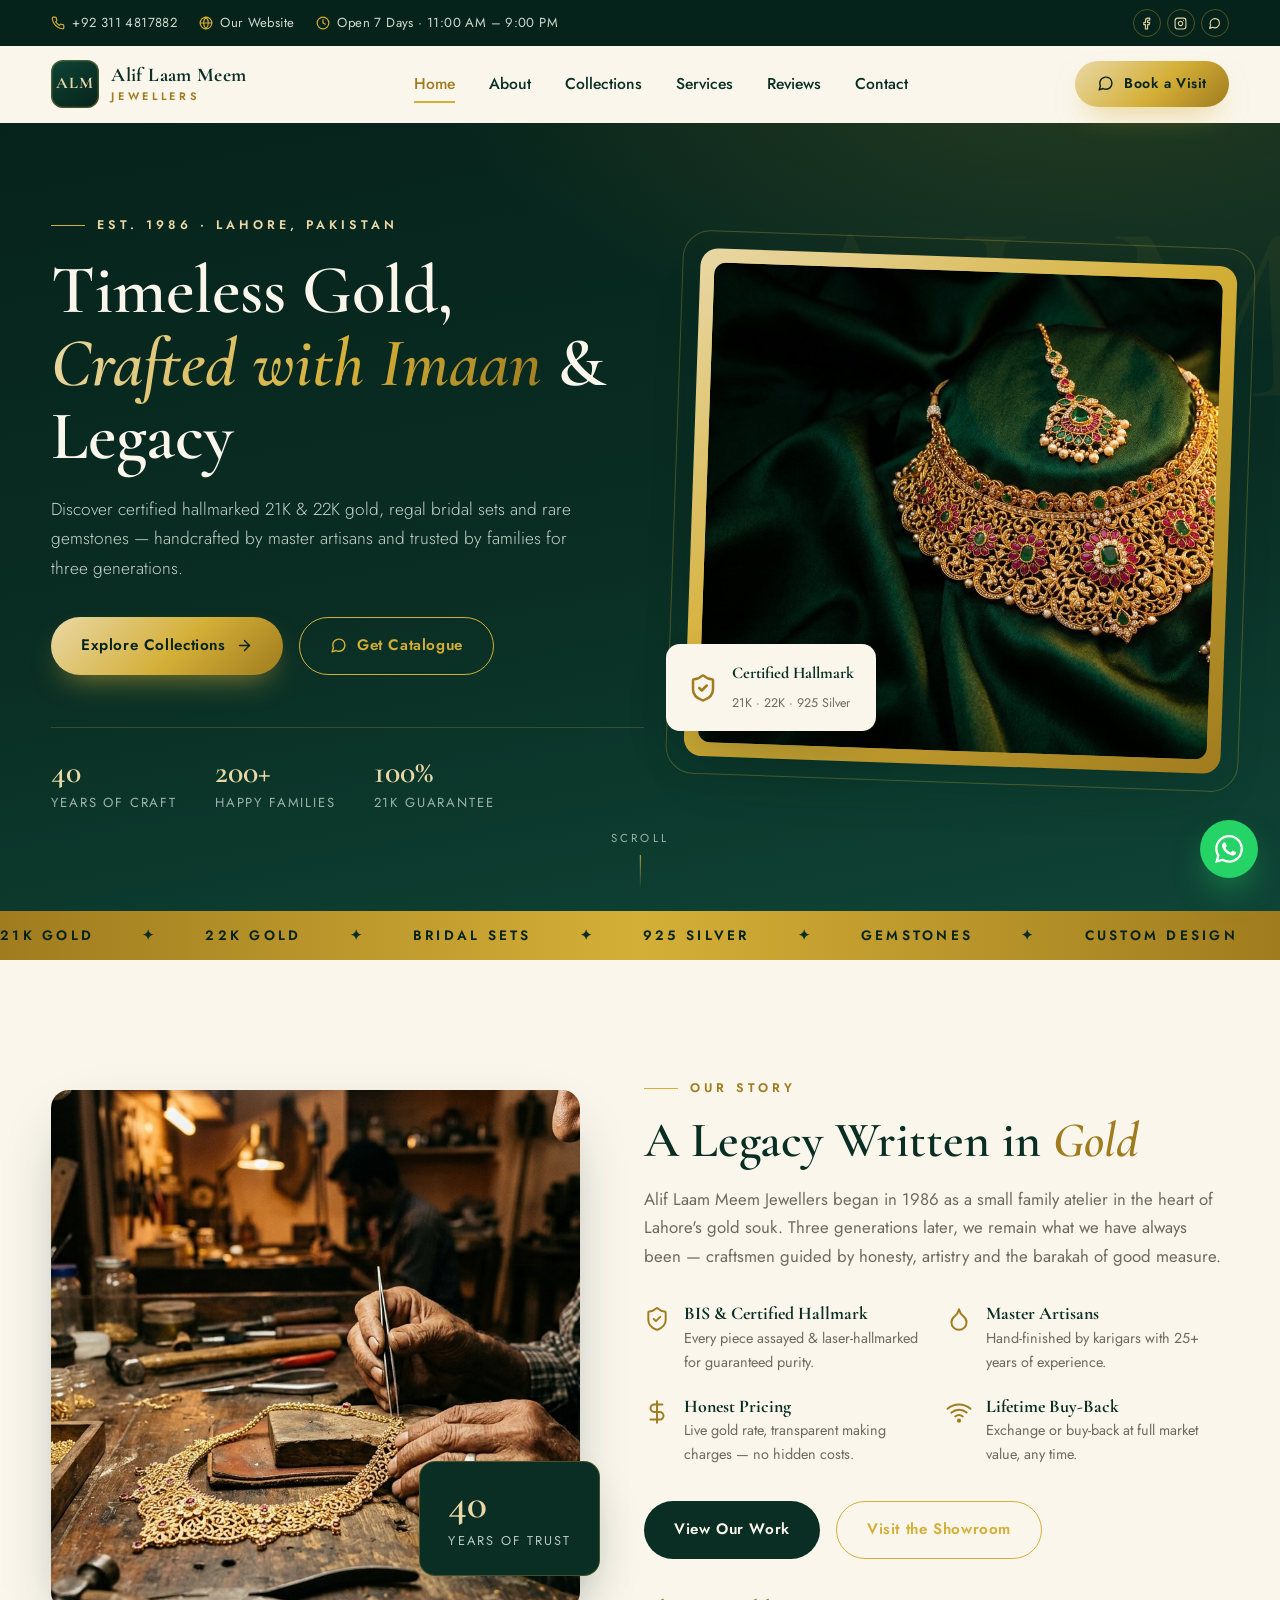
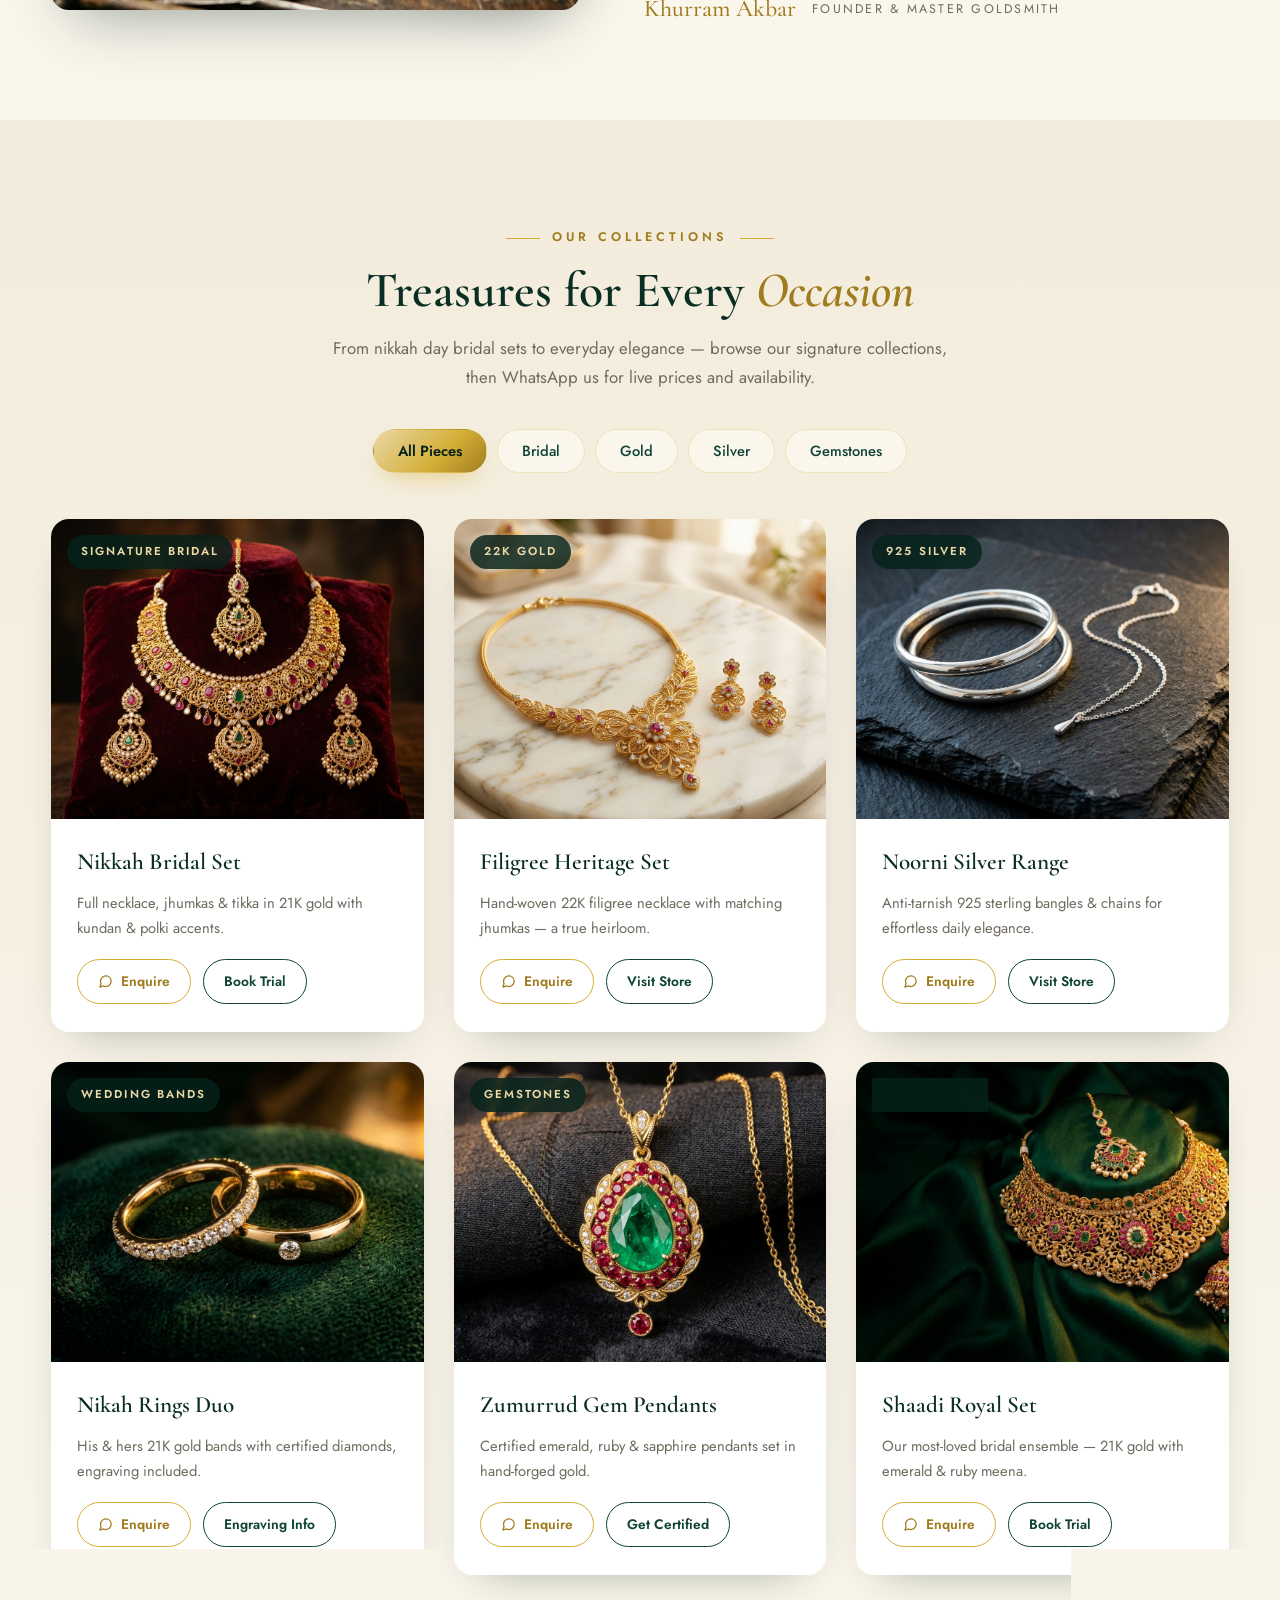
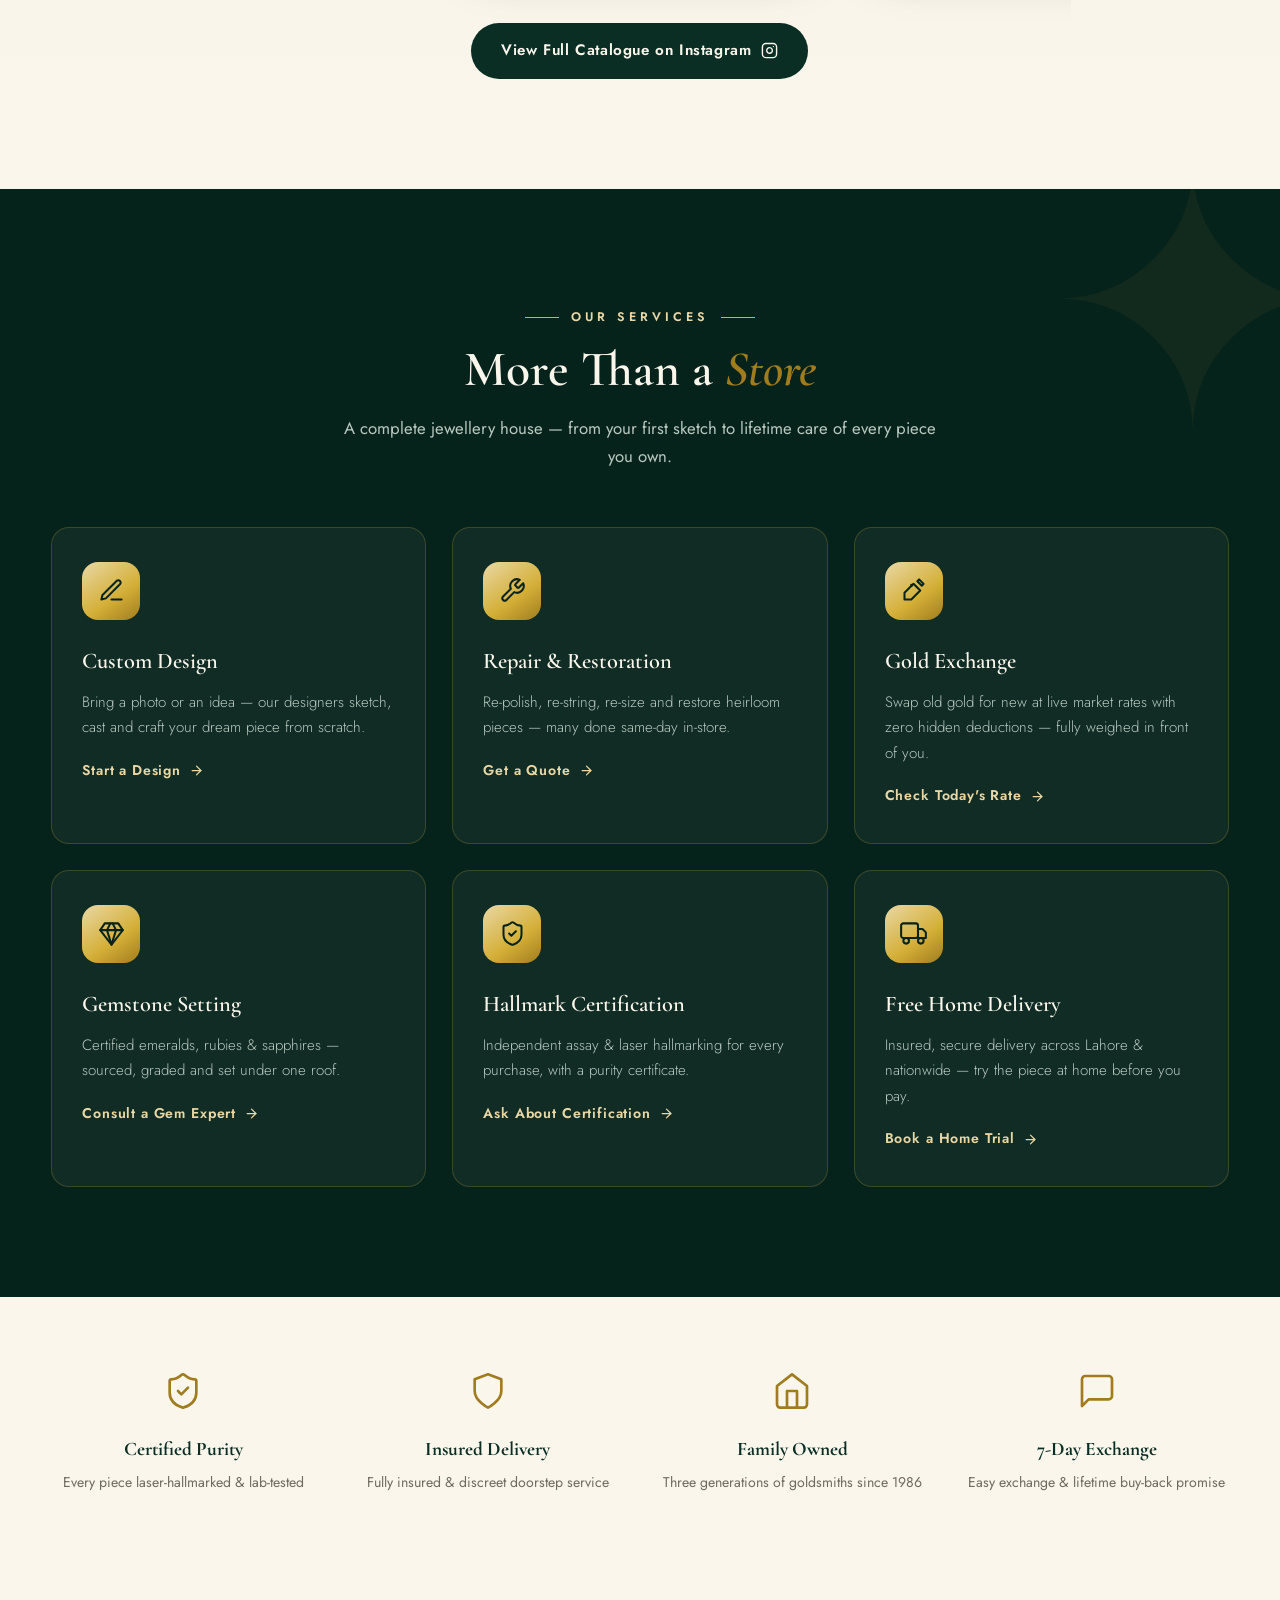
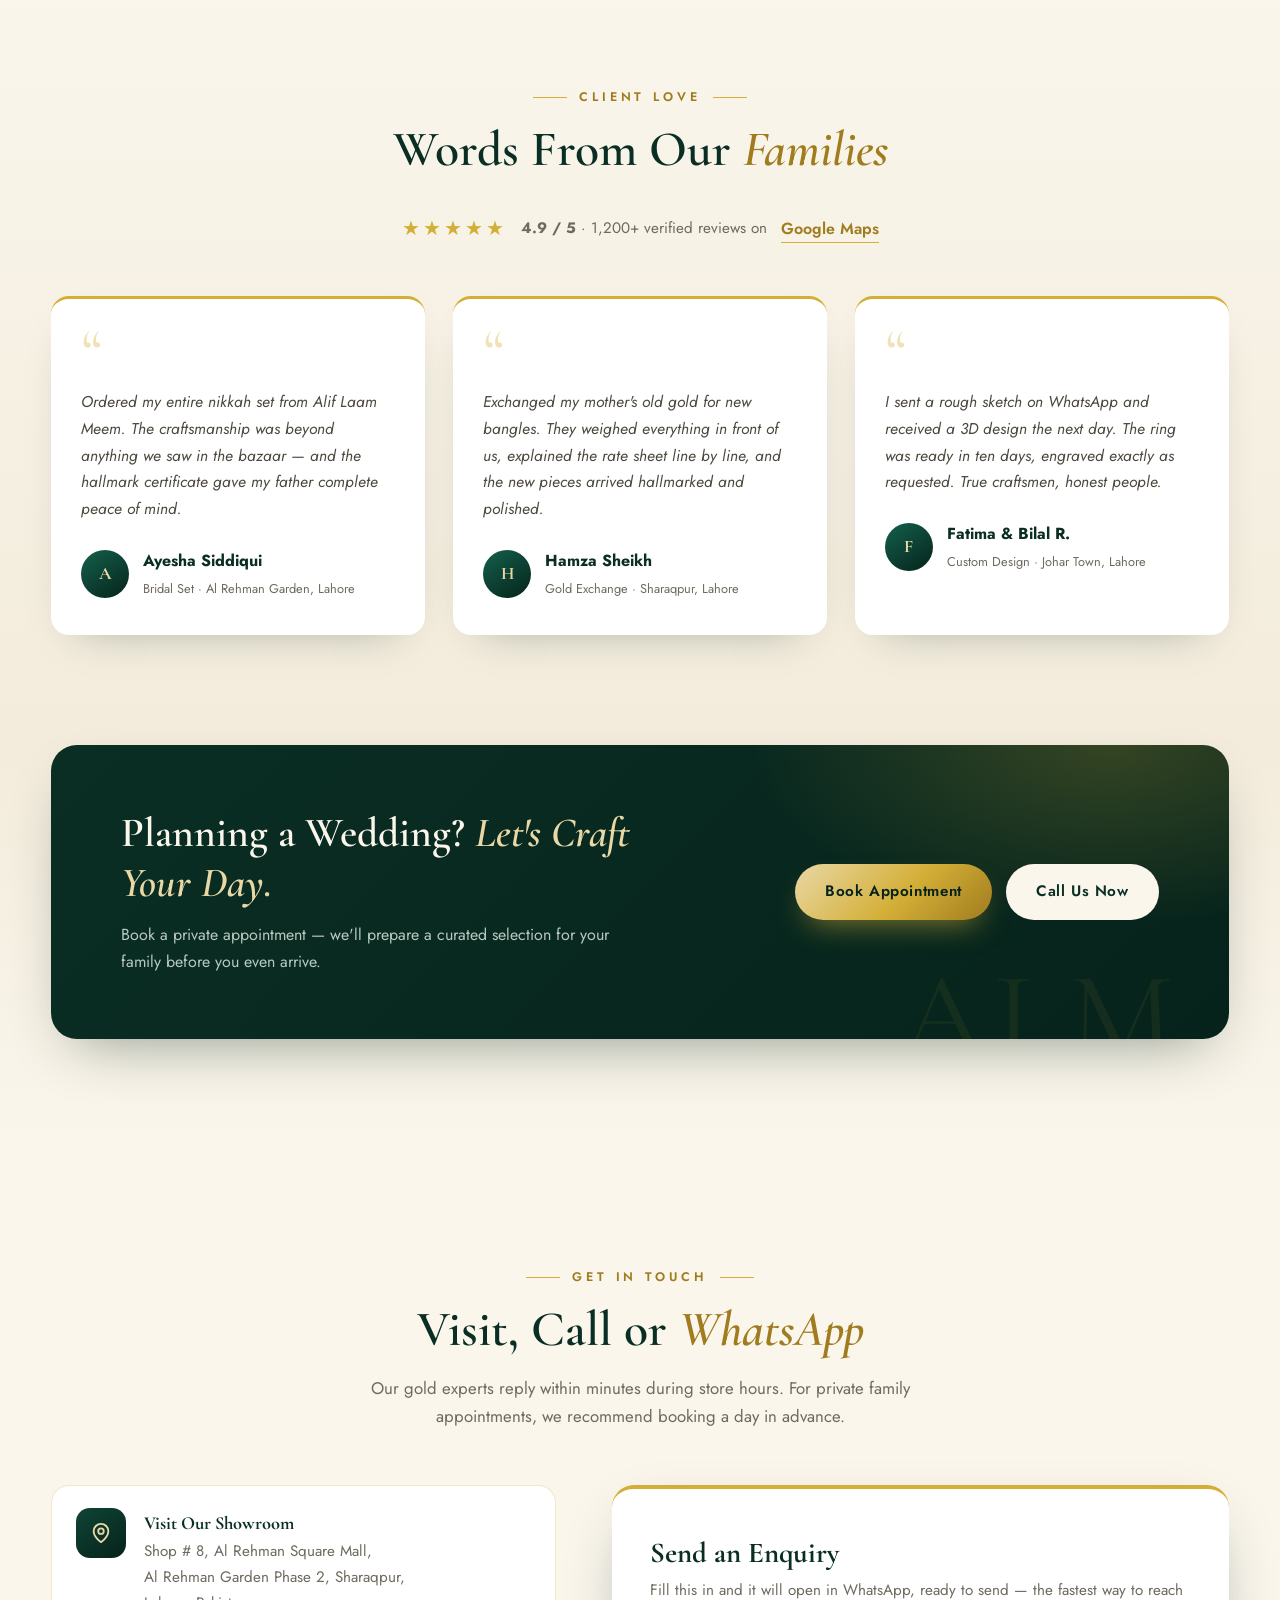
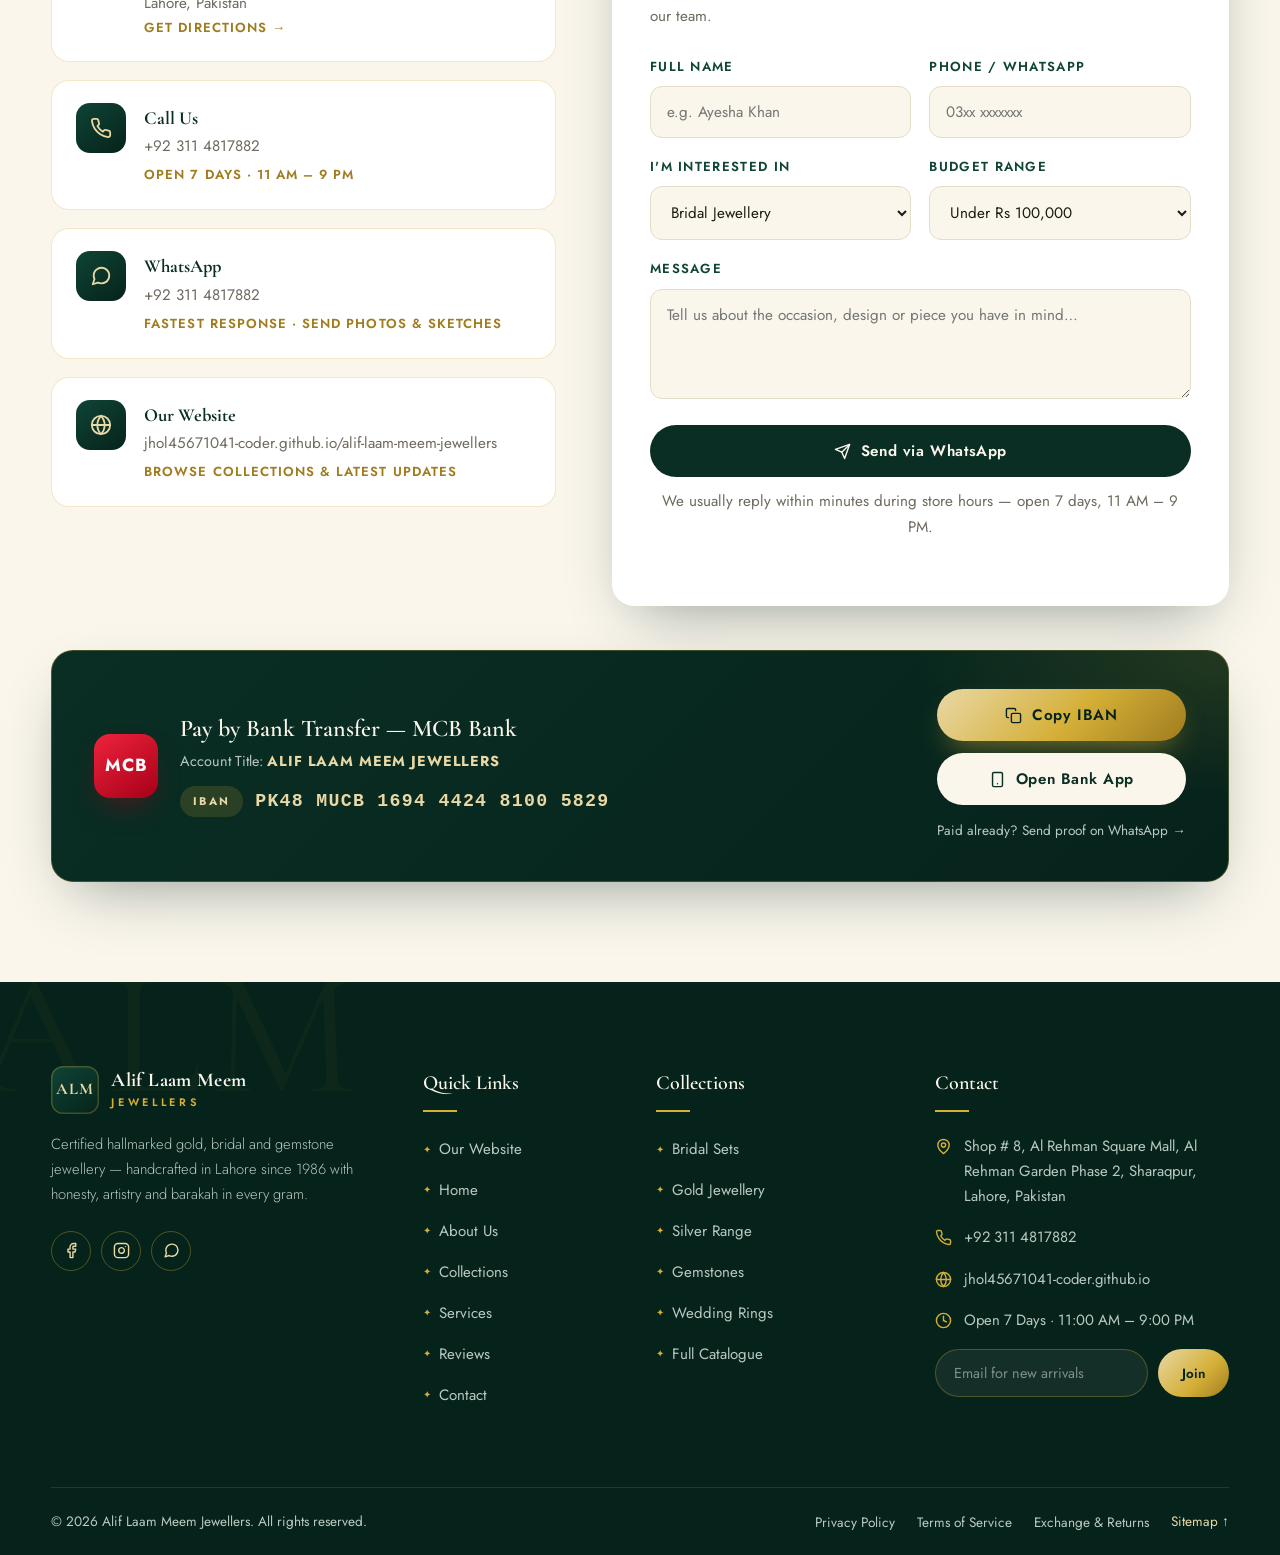
==== index.html @ 2b5535df "Update founder name to Khurram Akbar Co-authored-by: arena-agent <297053741+arena-agent@users.norepl" ====
<!DOCTYPE html>
<html lang="en">
<head>
  <meta charset="UTF-8" />
  <meta name="viewport" content="width=device-width, initial-scale=1.0" />
  <title>Alif Laam Meem Jewellers — Hallmarked Gold &amp; Bridal Jewellery, Lahore</title>
  <meta name="description" content="Alif Laam Meem Jewellers — certified hallmarked 21K & 22K gold, bridal sets, silver & gemstone jewellery in Lahore. Custom design, repair, gold exchange & free home delivery." />
  <meta name="keywords" content="gold jewellery Lahore, bridal jewellery, 21K gold, 22K gold, hallmarked gold, Alif Laam Meem Jewellers" />
  <meta name="theme-color" content="#0a2e24" />

  <!-- Open Graph -->
  <meta property="og:type" content="website" />
  <meta property="og:title" content="Alif Laam Meem Jewellers — Timeless Gold & Bridal Jewellery" />
  <meta property="og:description" content="Certified hallmarked gold, bridal sets, silver & gemstone jewellery. Custom design, repair & free delivery across Lahore." />
  <meta property="og:image" content="assets/images/hero.jpg" />
  <meta property="og:url" content="https://jhol45671041-coder.github.io/alif-laam-meem-jewellers/" />

  <!-- Favicon -->
  <link rel="icon" href="data:image/svg+xml,%3Csvg xmlns='http://www.w3.org/2000/svg' viewBox='0 0 64 64'%3E%3Crect width='64' height='64' rx='14' fill='%230a2e24'/%3E%3Ctext x='32' y='40' font-family='Georgia, serif' font-size='24' font-weight='bold' fill='%23d4af37' text-anchor='middle'%3EALM%3C/text%3E%3C/svg%3E" />

  <!-- Fonts -->
  <link rel="preconnect" href="https://fonts.googleapis.com" />
  <link rel="preconnect" href="https://fonts.gstatic.com" crossorigin />
  <link href="https://fonts.googleapis.com/css2?family=Cormorant+Garamond:ital,wght@0,400;0,500;0,600;0,700;1,400&family=Jost:ital,wght@0,300;0,400;0,500;0,600;1,400&display=swap" rel="stylesheet" />

  <!-- LocalBusiness structured data -->
  <script type="application/ld+json">
  {
    "@context": "https://schema.org",
    "@type": "JewelryStore",
    "name": "Alif Laam Meem Jewellers",
    "image": "assets/images/hero.jpg",
    "telephone": "+92-311-4817882",
    "url": "https://jhol45671041-coder.github.io/alif-laam-meem-jewellers/",
    "priceRange": "$$$",
    "address": {
      "@type": "PostalAddress",
      "streetAddress": "Shop # 8, Al Rehman Square Mall, Al Rehman Garden Phase 2",
      "addressLocality": "Sharaqpur",
    "addressRegion": "Punjab",
      "addressCountry": "PK"
    },
    "openingHours": "Mo-Su 11:00-21:00",
    "sameAs": [
      "https://www.facebook.com/share/1BUtcV9hP3/",
      "https://www.instagram.com/alifl_aammeemjewellers"
    ]
  }
  </script>

  <style>
    /* ============ Design tokens ============ */
    :root {
      --green-950: #06231b;
      --green-900: #0a2e24;
      --green-800: #0f4436;
      --green-700: #14604c;
      --green-100: #e2ede7;
      --gold: #d4af37;
      --gold-light: #e9d8a6;
      --gold-dark: #a07c1f;
      --cream: #faf6ec;
      --cream-2: #f3ecdc;
      --ink: #1d1b16;
      --muted: #6f6a5e;
      --white: #ffffff;
      --line: rgba(212, 175, 55, 0.28);
      --shadow: 0 24px 60px -24px rgba(6, 35, 27, 0.45);
      --radius: 18px;
      --serif: 'Cormorant Garamond', Georgia, serif;
      --sans: 'Jost', 'Segoe UI', sans-serif;
    }

    /* ============ Reset ============ */
    *, *::before, *::after { margin: 0; padding: 0; box-sizing: border-box; }
    html { scroll-behavior: smooth; scroll-padding-top: 96px; }
    body {
      font-family: var(--sans);
      background: var(--cream);
      color: var(--ink);
      line-height: 1.7;
      overflow-x: hidden;
      -webkit-font-smoothing: antialiased;
    }
    img { display: block; max-width: 100%; }
    a { color: inherit; text-decoration: none; }
    ul { list-style: none; }
    button { font-family: inherit; cursor: pointer; border: none; background: none; }
    section { position: relative; }

    .container { width: min(1180px, 92%); margin-inline: auto; }

    /* ============ Typography helpers ============ */
    .eyebrow {
      display: inline-flex; align-items: center; gap: 12px;
      font-size: 0.78rem; font-weight: 600; letter-spacing: 0.32em;
      text-transform: uppercase; color: var(--gold-dark);
    }
    .eyebrow::before, .eyebrow.center::after {
      content: ""; width: 34px; height: 1px; background: var(--gold);
    }
    .section-title {
      font-family: var(--serif); font-weight: 600;
      font-size: clamp(2rem, 4.4vw, 3.1rem);
      line-height: 1.12; margin: 14px 0 16px; color: var(--green-900);
    }
    .section-title em { font-style: italic; color: var(--gold-dark); }
    .section-lead { max-width: 620px; color: var(--muted); font-size: 1.05rem; }
    .center { text-align: center; }
    .center .section-lead { margin-inline: auto; }

    /* ============ Buttons ============ */
    .btn {
      display: inline-flex; align-items: center; gap: 10px;
      padding: 15px 30px; border-radius: 999px;
      font-weight: 600; font-size: 0.95rem; letter-spacing: 0.04em;
      transition: transform 0.3s, box-shadow 0.3s, background 0.3s, color 0.3s;
      will-change: transform;
    }
    .btn svg { width: 17px; height: 17px; flex: none; }
    .btn-gold {
      background: linear-gradient(135deg, var(--gold-light), var(--gold) 55%, var(--gold-dark));
      color: var(--green-950); box-shadow: 0 14px 30px -12px rgba(212, 175, 55, 0.65);
    }
    .btn-gold:hover { transform: translateY(-3px); box-shadow: 0 20px 38px -12px rgba(212, 175, 55, 0.8); }
    .btn-outline { border: 1.5px solid var(--gold); color: var(--gold); }
    .btn-outline:hover { background: var(--gold); color: var(--green-950); transform: translateY(-3px); }
    .btn-dark { background: var(--green-900); color: var(--cream); }
    .btn-dark:hover { background: var(--green-700); transform: translateY(-3px); }
    .btn-light { background: var(--cream); color: var(--green-900); }
    .btn-light:hover { background: var(--white); transform: translateY(-3px); }

    /* ============ Top bar ============ */
    .topbar {
      background: var(--green-950); color: #cfd8cf;
      font-size: 0.82rem; letter-spacing: 0.03em;
      position: relative; z-index: 60;
    }
    .topbar-inner {
      display: flex; align-items: center; justify-content: space-between;
      gap: 16px; padding: 9px 0; flex-wrap: wrap;
    }
    .topbar-left { display: flex; align-items: center; gap: 22px; flex-wrap: wrap; }
    .topbar-left a { display: inline-flex; align-items: center; gap: 7px; transition: color 0.25s; }
    .topbar-left a:hover { color: var(--gold-light); }
    .topbar-left svg { width: 14px; height: 14px; stroke: var(--gold); }
    .topbar-socials { display: flex; gap: 6px; }
    .topbar-socials a {
      display: grid; place-items: center; width: 28px; height: 28px;
      border: 1px solid rgba(212, 175, 55, 0.35); border-radius: 50%;
      transition: background 0.25s, border-color 0.25s, transform 0.25s;
    }
    .topbar-socials a:hover { background: var(--gold); border-color: var(--gold); transform: translateY(-2px); }
    .topbar-socials a:hover svg { stroke: var(--green-950); }
    .topbar-socials svg { width: 13px; height: 13px; stroke: var(--gold-light); }

    /* ============ Header ============ */
    .site-header {
      position: sticky; top: 0; z-index: 50;
      background: rgba(250, 246, 236, 0.92);
      backdrop-filter: blur(14px);
      border-bottom: 1px solid transparent;
      transition: box-shadow 0.3s, border-color 0.3s;
    }
    .site-header.scrolled { border-bottom-color: var(--line); box-shadow: 0 10px 30px -18px rgba(6, 35, 27, 0.35); }
    .nav { display: flex; align-items: center; justify-content: space-between; gap: 24px; padding: 14px 0; }
    .brand { display: flex; align-items: center; gap: 12px; }
    .brand-mark {
      width: 48px; height: 48px; flex: none; border-radius: 12px;
      background: linear-gradient(145deg, var(--green-800), var(--green-950));
      display: grid; place-items: center;
      font-family: var(--serif); color: var(--gold-light); font-weight: 700; letter-spacing: 0.06em; font-size: 1.02rem;
      box-shadow: inset 0 0 0 1.5px var(--line), var(--shadow);
    }
    .brand-text { line-height: 1.15; }
    .brand-text strong {
      display: block; font-family: var(--serif); font-size: 1.22rem;
      font-weight: 700; letter-spacing: 0.02em; color: var(--green-900);
    }
    .brand-text span { font-size: 0.68rem; letter-spacing: 0.34em; text-transform: uppercase; color: var(--gold-dark); font-weight: 600; }

    .nav-links { display: flex; align-items: center; gap: 4px; }
    .nav-links a {
      position: relative; padding: 10px 15px; font-weight: 500; font-size: 0.98rem;
      color: var(--green-900); transition: color 0.25s;
    }
    .nav-links a::after {
      content: ""; position: absolute; left: 15px; right: 100%; bottom: 4px; height: 2px;
      background: var(--gold); transition: right 0.3s;
    }
    .nav-links a:hover, .nav-links a.active { color: var(--gold-dark); }
    .nav-links a:hover::after, .nav-links a.active::after { right: 15px; }

    .nav-cta { display: flex; align-items: center; gap: 12px; }
    .nav-cta .btn { padding: 11px 22px; font-size: 0.88rem; }
    .hamburger {
      display: none; flex-direction: column; gap: 5px;
      width: 44px; height: 44px; border-radius: 12px;
      border: 1px solid var(--line); align-items: center; justify-content: center;
    }
    .hamburger span { width: 20px; height: 2px; background: var(--green-900); transition: transform 0.3s, opacity 0.3s; }
    .hamburger.open span:nth-child(1) { transform: translateY(7px) rotate(45deg); }
    .hamburger.open span:nth-child(2) { opacity: 0; }
    .hamburger.open span:nth-child(3) { transform: translateY(-7px) rotate(-45deg); }

    .mobile-menu {
      display: none; position: fixed; inset: 0 0 0 0; z-index: 45;
      background: linear-gradient(160deg, var(--green-950), var(--green-900));
      padding: 120px 8% 40px; overflow-y: auto;
    }
    .mobile-menu.open { display: block; animation: fadeIn 0.35s ease; }
    .mobile-menu a {
      display: flex; align-items: center; justify-content: space-between;
      padding: 16px 4px; border-bottom: 1px solid rgba(212, 175, 55, 0.18);
      font-family: var(--serif); font-size: 1.6rem; color: var(--cream);
      transition: color 0.25s, padding-left 0.25s;
    }
    .mobile-menu a:hover { color: var(--gold-light); padding-left: 12px; }
    .mobile-menu .btn { margin-top: 28px; width: 100%; justify-content: center; }
    .mobile-menu small { display: block; margin-top: 26px; text-align: center; color: #9db3a8; font-size: 0.85rem; }

    @keyframes fadeIn { from { opacity: 0; } to { opacity: 1; } }

    /* ============ Hero ============ */
    .hero {
      background:
        radial-gradient(1100px 520px at 85% -10%, rgba(212, 175, 55, 0.16), transparent 60%),
        linear-gradient(170deg, var(--green-950) 0%, var(--green-900) 55%, var(--green-800) 100%);
      color: var(--cream); overflow: hidden;
    }
    .hero::before {
      content: "ALM"; position: absolute; right: -4%; top: 8%;
      font-family: var(--serif); font-size: clamp(7rem, 20vw, 16rem); letter-spacing: 0.05em;
      color: rgba(212, 175, 55, 0.06); pointer-events: none; line-height: 1;
    }
    .hero-grid {
      display: grid; grid-template-columns: 1.05fr 0.95fr;
      gap: 48px; align-items: center; padding: 84px 0 96px; position: relative;
    }
    .hero-copy .eyebrow { color: var(--gold-light); }
    .hero-copy .eyebrow::before { background: var(--gold); }
    .hero-copy h1 {
      font-family: var(--serif); font-weight: 600;
      font-size: clamp(2.6rem, 5.6vw, 4.3rem); line-height: 1.06;
      margin: 18px 0 22px;
    }
    .hero-copy h1 em {
      font-style: italic;
      background: linear-gradient(120deg, var(--gold-light), var(--gold) 60%, var(--gold-dark));
      -webkit-background-clip: text; background-clip: text; color: transparent;
    }
    .hero-copy p { max-width: 520px; color: #c8d4cc; font-size: 1.08rem; font-weight: 300; }
    .hero-actions { display: flex; gap: 16px; margin-top: 34px; flex-wrap: wrap; }
    .hero-stats {
      display: flex; gap: 38px; margin-top: 52px; flex-wrap: wrap;
      border-top: 1px solid rgba(212, 175, 55, 0.22); padding-top: 28px;
    }
    .hero-stat b {
      font-family: var(--serif); font-size: 2rem; font-weight: 600; color: var(--gold-light);
      display: block; line-height: 1;
    }
    .hero-stat span { font-size: 0.82rem; letter-spacing: 0.14em; text-transform: uppercase; color: #9db3a8; }

    .hero-visual { position: relative; }
    .hero-frame {
      position: relative; border-radius: var(--radius);
      padding: 14px; background: linear-gradient(140deg, var(--gold-light), var(--gold) 45%, var(--gold-dark));
      box-shadow: var(--shadow); transform: rotate(2deg);
    }
    .hero-frame::after {
      content: ""; position: absolute; inset: -18px; z-index: -1;
      border: 1px solid rgba(212, 175, 55, 0.3); border-radius: calc(var(--radius) + 10px);
    }
    .hero-frame img {
      width: 100%; height: 480px; object-fit: cover; border-radius: 12px;
    }
    .hero-badge {
      position: absolute; left: -26px; bottom: 34px;
      background: var(--cream); color: var(--green-900);
      border-radius: 14px; padding: 16px 22px; box-shadow: var(--shadow);
      display: flex; align-items: center; gap: 14px; animation: float 5s ease-in-out infinite;
    }
    .hero-badge svg { width: 30px; height: 30px; stroke: var(--gold-dark); flex: none; }
    .hero-badge strong { display: block; font-family: var(--serif); font-size: 1.02rem; }
    .hero-badge small { color: var(--muted); font-size: 0.78rem; }
    @keyframes float { 0%,100% { transform: translateY(0); } 50% { transform: translateY(-10px); } }

    .scroll-hint {
      position: absolute; left: 50%; bottom: 22px; transform: translateX(-50%);
      display: flex; flex-direction: column; align-items: center; gap: 6px;
      color: #9db3a8; font-size: 0.72rem; letter-spacing: 0.28em; text-transform: uppercase;
    }
    .scroll-hint span { width: 1px; height: 34px; background: linear-gradient(var(--gold), transparent); animation: drip 2s ease-in-out infinite; }
    @keyframes drip { 0% { transform: scaleY(0); transform-origin: top; } 45% { transform: scaleY(1); transform-origin: top; } 55% { transform: scaleY(1); transform-origin: bottom; } 100% { transform: scaleY(0); transform-origin: bottom; } }

    /* ============ Marquee ============ */
    .marquee {
      background: linear-gradient(90deg, var(--gold-dark), var(--gold), var(--gold-dark));
      color: var(--green-950); overflow: hidden; padding: 13px 0;
    }
    .marquee-track { display: flex; gap: 48px; width: max-content; animation: scroll 28s linear infinite; }
    .marquee span { display: inline-flex; align-items: center; gap: 48px; font-weight: 600; font-size: 0.85rem; letter-spacing: 0.24em; text-transform: uppercase; white-space: nowrap; }
    .marquee i { font-style: normal; color: var(--green-900); }
    @keyframes scroll { to { transform: translateX(-50%); } }

    /* ============ About ============ */
    .about { padding: 110px 0 90px; background: var(--cream); }
    .about-grid { display: grid; grid-template-columns: 0.95fr 1.05fr; gap: 64px; align-items: center; }
    .about-visual { position: relative; }
    .about-visual img { border-radius: var(--radius); box-shadow: var(--shadow); height: 520px; width: 100%; object-fit: cover; }
    .about-visual::before {
      content: ""; position: absolute; inset: -22px auto auto -22px; width: 46%; height: 46%;
      border: 1.5px solid var(--gold); border-right: none; border-bottom: none;
      border-radius: var(--radius) 0 0 0; z-index: -1;
    }
    .exp-card {
      position: absolute; right: -20px; bottom: 34px;
      background: var(--green-900); color: var(--cream);
      border-radius: 16px; padding: 22px 28px; box-shadow: var(--shadow);
      border: 1px solid var(--line);
    }
    .exp-card b { font-family: var(--serif); font-size: 2.6rem; font-weight: 600; color: var(--gold-light); display: block; line-height: 1; }
    .exp-card span { font-size: 0.8rem; letter-spacing: 0.16em; text-transform: uppercase; color: #b9c9c0; }

    .about-features { display: grid; grid-template-columns: 1fr 1fr; gap: 20px; margin-top: 32px; }
    .about-feature { display: flex; gap: 14px; align-items: flex-start; }
    .about-feature svg { width: 26px; height: 26px; stroke: var(--gold-dark); flex: none; margin-top: 4px; }
    .about-feature strong { font-family: var(--serif); font-size: 1.12rem; color: var(--green-900); display: block; line-height: 1.3; }
    .about-feature p { font-size: 0.9rem; color: var(--muted); }
    .about-actions { margin-top: 34px; display: flex; gap: 16px; flex-wrap: wrap; }
    .signature { margin-top: 30px; display: flex; align-items: center; gap: 16px; }
    .signature b { font-family: var(--serif); font-size: 1.5rem; color: var(--gold-dark); font-weight: 500; }
    .signature small { display: block; color: var(--muted); font-size: 0.78rem; letter-spacing: 0.18em; text-transform: uppercase; }

    /* ============ Collections ============ */
    .collections { padding: 100px 0 110px; background: linear-gradient(180deg, var(--cream-2), var(--cream)); }
    .filters { display: flex; justify-content: center; gap: 10px; flex-wrap: wrap; margin: 38px 0 46px; }
    .filter-btn {
      padding: 10px 24px; border-radius: 999px; border: 1px solid var(--line);
      font-weight: 500; font-size: 0.92rem; color: var(--green-800);
      transition: all 0.3s; background: var(--cream);
    }
    .filter-btn:hover { border-color: var(--gold); color: var(--gold-dark); }
    .filter-btn.active {
      background: linear-gradient(135deg, var(--gold-light), var(--gold) 60%, var(--gold-dark));
      color: var(--green-950); border-color: transparent; font-weight: 600;
      box-shadow: 0 12px 26px -12px rgba(212, 175, 55, 0.7);
    }
    .collection-grid { display: grid; grid-template-columns: repeat(3, 1fr); gap: 30px; }
    .collection-card {
      background: var(--white); border-radius: var(--radius); overflow: hidden;
      box-shadow: 0 18px 44px -26px rgba(6, 35, 27, 0.4);
      transition: transform 0.35s, box-shadow 0.35s; display: none;
    }
    .collection-card.show { display: block; animation: cardIn 0.5s ease both; }
    @keyframes cardIn { from { opacity: 0; transform: translateY(22px); } to { opacity: 1; transform: none; } }
    .collection-card:hover { transform: translateY(-8px); box-shadow: 0 30px 60px -26px rgba(6, 35, 27, 0.5); }
    .card-media { position: relative; overflow: hidden; }
    .card-media img { width: 100%; height: 300px; object-fit: cover; transition: transform 0.6s; }
    .collection-card:hover .card-media img { transform: scale(1.07); }
    .card-tag {
      position: absolute; top: 16px; left: 16px;
      background: rgba(6, 35, 27, 0.82); backdrop-filter: blur(6px);
      color: var(--gold-light); font-size: 0.72rem; font-weight: 600;
      letter-spacing: 0.18em; text-transform: uppercase;
      padding: 7px 14px; border-radius: 999px;
    }
    .card-body { padding: 24px 26px 28px; }
    .card-body h3 { font-family: var(--serif); font-size: 1.45rem; font-weight: 600; color: var(--green-900); }
    .card-body p { color: var(--muted); font-size: 0.92rem; margin: 8px 0 18px; }
    .card-links { display: flex; gap: 12px; flex-wrap: wrap; }
    .card-link {
      display: inline-flex; align-items: center; gap: 8px;
      padding: 10px 20px; border-radius: 999px; font-size: 0.86rem; font-weight: 600;
      border: 1.5px solid var(--green-800); color: var(--green-800);
      transition: all 0.3s;
    }
    .card-link svg { width: 15px; height: 15px; }
    .card-link:hover { background: var(--green-800); color: var(--cream); transform: translateY(-2px); }
    .card-link.gold { border-color: var(--gold); color: var(--gold-dark); }
    .card-link.gold:hover { background: var(--gold); color: var(--green-950); }
    .view-all { text-align: center; margin-top: 48px; }

    /* ============ Services ============ */
    .services { padding: 110px 0; background: var(--green-950); color: var(--cream); position: relative; overflow: hidden; }
    .services::before {
      content: "✦"; position: absolute; right: -60px; top: -60px; font-size: 22rem;
      color: rgba(212, 175, 55, 0.05); line-height: 1;
    }
    .services .section-title { color: var(--cream); }
    .services .eyebrow { color: var(--gold-light); }
    .services-grid { display: grid; grid-template-columns: repeat(3, 1fr); gap: 26px; margin-top: 56px; position: relative; }
    .service-card {
      background: rgba(255, 255, 255, 0.045);
      border: 1px solid rgba(212, 175, 55, 0.22);
      border-radius: var(--radius); padding: 34px 30px;
      transition: transform 0.35s, background 0.35s, border-color 0.35s;
      cursor: pointer;
    }
    .service-card:hover { transform: translateY(-8px); background: rgba(255, 255, 255, 0.08); border-color: var(--gold); }
    .service-icon {
      width: 58px; height: 58px; border-radius: 16px; display: grid; place-items: center;
      background: linear-gradient(145deg, var(--gold-light), var(--gold) 60%, var(--gold-dark));
      color: var(--green-950); margin-bottom: 22px;
    }
    .service-icon svg { width: 27px; height: 27px; }
    .service-card h3 { font-family: var(--serif); font-size: 1.4rem; font-weight: 600; margin-bottom: 10px; }
    .service-card p { color: #b9c9c0; font-size: 0.94rem; font-weight: 300; }
    .service-card a {
      display: inline-flex; align-items: center; gap: 8px; margin-top: 18px;
      color: var(--gold-light); font-weight: 600; font-size: 0.88rem; letter-spacing: 0.06em;
      transition: gap 0.3s;
    }
    .service-card a:hover { gap: 14px; }
    .service-card a svg { width: 15px; height: 15px; }

    /* ============ Trust band ============ */
    .trust { padding: 74px 0; background: var(--cream); }
    .trust-grid { display: grid; grid-template-columns: repeat(4, 1fr); gap: 40px; text-align: center; }
    .trust-item svg { width: 40px; height: 40px; stroke: var(--gold-dark); margin: 0 auto 14px; }
    .trust-item h4 { font-family: var(--serif); font-size: 1.2rem; color: var(--green-900); margin-bottom: 6px; }
    .trust-item p { font-size: 0.88rem; color: var(--muted); }

    /* ============ Testimonials ============ */
    .testimonials { padding: 110px 0; background: linear-gradient(180deg, var(--cream), var(--cream-2)); }
    .rating-row { display: flex; align-items: center; justify-content: center; gap: 14px; margin: 34px 0 50px; flex-wrap: wrap; }
    .rating-stars { color: var(--gold); font-size: 1.25rem; letter-spacing: 3px; }
    .rating-row p { color: var(--muted); font-size: 0.95rem; }
    .rating-row a { color: var(--gold-dark); font-weight: 600; border-bottom: 1px solid var(--gold); transition: color 0.25s; }
    .rating-row a:hover { color: var(--green-800); }
    .t-grid { display: grid; grid-template-columns: repeat(3, 1fr); gap: 28px; }
    .t-card {
      background: var(--white); border-radius: var(--radius); padding: 34px 30px;
      box-shadow: 0 18px 44px -28px rgba(6, 35, 27, 0.4); position: relative;
      border-top: 3px solid var(--gold);
    }
    .t-card .quote-mark { font-family: var(--serif); font-size: 4rem; color: var(--gold); opacity: 0.35; line-height: 0.6; display: block; margin-bottom: 18px; }
    .t-card p { color: #4c483d; font-size: 0.98rem; font-style: italic; }
    .t-author { display: flex; align-items: center; gap: 14px; margin-top: 24px; }
    .t-avatar {
      width: 48px; height: 48px; border-radius: 50%; flex: none;
      background: linear-gradient(145deg, var(--green-700), var(--green-950));
      color: var(--gold-light); display: grid; place-items: center;
      font-family: var(--serif); font-size: 1.1rem; font-weight: 700;
    }
    .t-author strong { display: block; color: var(--green-900); }
    .t-author small { color: var(--muted); font-size: 0.8rem; }

    /* ============ CTA banner ============ */
    .cta-banner { padding: 0 0 110px; background: linear-gradient(180deg, var(--cream-2), var(--cream)); }
    .cta-inner {
      background:
        radial-gradient(600px 300px at 90% 0%, rgba(212, 175, 55, 0.22), transparent 60%),
        linear-gradient(135deg, var(--green-900), var(--green-950));
      border-radius: 26px; padding: 64px 70px;
      display: flex; align-items: center; justify-content: space-between; gap: 40px; flex-wrap: wrap;
      position: relative; overflow: hidden; box-shadow: var(--shadow);
    }
    .cta-inner::after { content: "ALM"; position: absolute; right: 4%; bottom: -30%; font-family: var(--serif); font-size: 8rem; letter-spacing: 0.05em; color: rgba(212, 175, 55, 0.07); }
    .cta-inner h2 { font-family: var(--serif); font-size: clamp(1.8rem, 3.6vw, 2.6rem); color: var(--cream); font-weight: 600; max-width: 560px; line-height: 1.2; }
    .cta-inner h2 em { color: var(--gold-light); font-style: italic; }
    .cta-inner p { color: #b9c9c0; margin-top: 12px; max-width: 520px; }
    .cta-actions { display: flex; gap: 14px; flex-wrap: wrap; position: relative; }

    /* ============ Contact ============ */
    .contact { padding: 110px 0 100px; background: var(--cream); }
    .contact-grid { display: grid; grid-template-columns: 0.9fr 1.1fr; gap: 56px; margin-top: 54px; align-items: start; }
    .contact-cards { display: grid; gap: 18px; }
    .contact-card {
      display: flex; gap: 18px; align-items: flex-start;
      background: var(--white); border: 1px solid var(--line);
      border-radius: var(--radius); padding: 22px 24px;
      transition: transform 0.3s, box-shadow 0.3s;
    }
    .contact-card:hover { transform: translateX(6px); box-shadow: var(--shadow); }
    .contact-icon {
      width: 50px; height: 50px; flex: none; border-radius: 14px;
      background: linear-gradient(145deg, var(--green-800), var(--green-950));
      display: grid; place-items: center;
    }
    .contact-icon svg { width: 22px; height: 22px; stroke: var(--gold-light); }
    .contact-card h4 { font-family: var(--serif); font-size: 1.15rem; color: var(--green-900); }
    .contact-card a, .contact-card p { color: var(--muted); font-size: 0.95rem; display: block; }
    .contact-card a:hover { color: var(--gold-dark); }
    .contact-card .sub { font-size: 0.82rem; letter-spacing: 0.08em; color: var(--gold-dark); font-weight: 600; text-transform: uppercase; }

    .contact-form {
      background: var(--white); border-radius: 22px; padding: 40px 38px;
      box-shadow: var(--shadow); border-top: 4px solid var(--gold);
    }
    .contact-form h3 { font-family: var(--serif); font-size: 1.8rem; color: var(--green-900); }
    .contact-form > p { color: var(--muted); font-size: 0.95rem; margin-bottom: 26px; }
    .form-row { display: grid; grid-template-columns: 1fr 1fr; gap: 18px; }
    .form-field { margin-bottom: 18px; }
    .form-field label { display: block; font-size: 0.82rem; font-weight: 600; letter-spacing: 0.1em; text-transform: uppercase; color: var(--green-800); margin-bottom: 8px; }
    .form-field input, .form-field select, .form-field textarea {
      width: 100%; padding: 14px 16px; border-radius: 12px;
      border: 1.5px solid #e4ddc9; background: var(--cream);
      font-family: inherit; font-size: 0.95rem; color: var(--ink);
      transition: border-color 0.25s, box-shadow 0.25s;
    }
    .form-field textarea { resize: vertical; min-height: 110px; }
    .form-field input:focus, .form-field select:focus, .form-field textarea:focus {
      outline: none; border-color: var(--gold); box-shadow: 0 0 0 4px rgba(212, 175, 55, 0.18);
    }
    .form-note { font-size: 0.82rem; color: var(--muted); margin-top: 12px; text-align: center; }
    .form-note a { color: var(--gold-dark); font-weight: 600; }

    /* ============ Bank transfer card ============ */
    .bank-card {
      margin-top: 44px;
      background:
        radial-gradient(520px 240px at 100% 0%, rgba(212, 175, 55, 0.14), transparent 60%),
        linear-gradient(135deg, var(--green-900), var(--green-950));
      border: 1px solid var(--line);
      border-radius: 22px; padding: 38px 42px;
      display: flex; align-items: center; justify-content: space-between;
      gap: 34px; flex-wrap: wrap;
      box-shadow: var(--shadow); position: relative; overflow: hidden;
    }
    .bank-card::after {
      content: "ALM"; position: absolute; right: -1%; bottom: -78%;
      font-family: var(--serif); font-size: 8rem; letter-spacing: 0.05em;
      color: rgba(212, 175, 55, 0.07); pointer-events: none;
    }
    .bank-info { display: flex; gap: 22px; align-items: center; position: relative; z-index: 1; }
    .bank-logo {
      width: 64px; height: 64px; flex: none; border-radius: 16px;
      background: linear-gradient(145deg, #ef233c, #a50018);
      color: #fff; display: grid; place-items: center;
      font-weight: 700; font-size: 1.1rem; letter-spacing: 0.05em;
      box-shadow: 0 14px 30px -12px rgba(165, 0, 24, 0.6);
    }
    .bank-info h3 { font-family: var(--serif); font-size: 1.5rem; color: var(--cream); font-weight: 600; line-height: 1.2; }
    .bank-account { color: #b9c9c0; font-size: 0.9rem; margin-top: 5px; }
    .bank-account strong { color: var(--gold-light); letter-spacing: 0.06em; }
    .iban { margin-top: 12px; display: flex; align-items: center; gap: 12px; flex-wrap: wrap; }
    .iban small {
      background: rgba(212, 175, 55, 0.16); color: var(--gold-light);
      font-size: 0.7rem; font-weight: 700; letter-spacing: 0.2em;
      padding: 6px 13px; border-radius: 999px;
    }
    .iban b {
      font-family: 'Courier New', ui-monospace, monospace;
      font-size: 1.14rem; letter-spacing: 0.07em; color: var(--gold-light);
    }
    .bank-actions {
      display: flex; flex-direction: column; align-items: stretch; gap: 12px;
      position: relative; z-index: 1; min-width: 240px;
    }
    .bank-actions .btn { justify-content: center; }
    .bank-paid { font-size: 0.85rem; color: #b9c9c0; text-align: center; margin-top: 2px; transition: color 0.25s; }
    .bank-paid:hover { color: var(--gold-light); }

    /* ============ Footer ============ */
    .footer { background: var(--green-950); color: #b9c9c0; padding: 84px 0 0; position: relative; overflow: hidden; }
    .footer::before { content: "ALM"; position: absolute; left: -2%; top: -6%; font-family: var(--serif); font-size: 11rem; letter-spacing: 0.05em; color: rgba(212, 175, 55, 0.04); line-height: 1; }
    .footer-grid { display: grid; grid-template-columns: 1.4fr 0.8fr 1fr 1.2fr; gap: 48px; position: relative; }
    .footer h5 {
      font-family: var(--serif); font-size: 1.25rem; color: var(--cream);
      margin-bottom: 22px; font-weight: 600;
    }
    .footer h5::after { content: ""; display: block; width: 34px; height: 2px; background: var(--gold); margin-top: 10px; }
    .footer-brand p { font-size: 0.92rem; margin: 18px 0 24px; max-width: 320px; font-weight: 300; }
    .footer-socials { display: flex; gap: 10px; }
    .footer-socials a {
      width: 40px; height: 40px; border-radius: 50%; display: grid; place-items: center;
      border: 1px solid rgba(212, 175, 55, 0.35); transition: all 0.3s;
    }
    .footer-socials svg { width: 17px; height: 17px; stroke: var(--gold-light); }
    .footer-socials a:hover { background: var(--gold); border-color: var(--gold); transform: translateY(-4px); }
    .footer-socials a:hover svg { stroke: var(--green-950); }
    .footer-links li { margin-bottom: 12px; }
    .footer-links a {
      display: inline-flex; align-items: center; gap: 8px; font-size: 0.94rem;
      transition: color 0.25s, transform 0.25s;
    }
    .footer-links a::before { content: "✦"; font-size: 0.6rem; color: var(--gold); }
    .footer-links a:hover { color: var(--gold-light); transform: translateX(4px); }
    .footer-contact li { display: flex; gap: 12px; margin-bottom: 16px; font-size: 0.93rem; }
    .footer-contact svg { width: 17px; height: 17px; stroke: var(--gold); flex: none; margin-top: 4px; }
    .footer-contact a:hover { color: var(--gold-light); }
    .newsletter { display: flex; gap: 10px; margin-top: 8px; }
    .newsletter input {
      flex: 1; padding: 13px 18px; border-radius: 999px; border: 1px solid rgba(212, 175, 55, 0.3);
      background: rgba(255, 255, 255, 0.06); color: var(--cream); font-family: inherit; font-size: 0.9rem;
    }
    .newsletter input::placeholder { color: #7d9086; }
    .newsletter input:focus { outline: none; border-color: var(--gold); }
    .newsletter button {
      padding: 13px 24px; border-radius: 999px; font-weight: 600;
      background: linear-gradient(135deg, var(--gold-light), var(--gold) 60%, var(--gold-dark));
      color: var(--green-950); transition: transform 0.3s;
    }
    .newsletter button:hover { transform: translateY(-2px); }
    .newsletter-msg { font-size: 0.82rem; color: var(--gold-light); margin-top: 10px; min-height: 1.2em; }
    .footer-bottom {
      margin-top: 64px; border-top: 1px solid rgba(212, 175, 55, 0.16);
      padding: 22px 0; display: flex; align-items: center; justify-content: space-between; gap: 16px; flex-wrap: wrap;
      font-size: 0.85rem; position: relative;
    }
    .footer-bottom a { color: var(--gold-light); transition: color 0.25s; }
    .footer-bottom a:hover { color: var(--cream); }
    .footer-bottom-links { display: flex; gap: 22px; flex-wrap: wrap; }
    .footer-bottom-links button { color: #b9c9c0; font-size: 0.85rem; transition: color 0.25s; }
    .footer-bottom-links button:hover { color: var(--gold-light); }

    /* ============ Floating buttons ============ */
    .float-wa {
      position: fixed; right: 22px; bottom: 22px; z-index: 55;
      width: 58px; height: 58px; border-radius: 50%;
      background: #25d366; display: grid; place-items: center;
      box-shadow: 0 16px 34px -10px rgba(37, 211, 102, 0.6);
      transition: transform 0.3s; animation: pulse 2.4s infinite;
    }
    .float-wa:hover { transform: scale(1.1); }
    .float-wa svg { width: 28px; height: 28px; fill: #fff; }
    @keyframes pulse { 0% { box-shadow: 0 0 0 0 rgba(37, 211, 102, 0.45); } 70% { box-shadow: 0 0 0 18px rgba(37, 211, 102, 0); } 100% { box-shadow: 0 0 0 0 rgba(37, 211, 102, 0); } }
    .back-top {
      position: fixed; left: 22px; bottom: 22px; z-index: 55;
      width: 50px; height: 50px; border-radius: 50%;
      background: var(--green-900); color: var(--gold-light); border: 1px solid var(--line);
      display: grid; place-items: center; opacity: 0; pointer-events: none; transition: all 0.35s;
    }
    .back-top.show { opacity: 1; pointer-events: auto; }
    .back-top:hover { background: var(--green-700); transform: translateY(-4px); }
    .back-top svg { width: 20px; height: 20px; stroke: var(--gold-light); }

    /* ============ Modals ============ */
    .modal {
      position: fixed; inset: 0; z-index: 70; display: grid; place-items: center; padding: 24px;
      background: rgba(6, 35, 27, 0.7); backdrop-filter: blur(6px);
      opacity: 0; pointer-events: none; transition: opacity 0.3s;
    }
    .modal.open { opacity: 1; pointer-events: auto; }
    .modal-card {
      background: var(--cream); border-radius: 22px; max-width: 640px; width: 100%;
      max-height: 82vh; overflow-y: auto; padding: 40px 42px; position: relative;
      border-top: 4px solid var(--gold); transform: translateY(20px); transition: transform 0.3s;
      box-shadow: var(--shadow);
    }
    .modal.open .modal-card { transform: none; }
    .modal-close {
      position: absolute; top: 16px; right: 18px; width: 38px; height: 38px;
      border-radius: 50%; border: 1px solid var(--line); font-size: 1.05rem;
      color: var(--green-900); transition: all 0.25s;
    }
    .modal-close:hover { background: var(--green-900); color: var(--cream); }
    .modal-card h3 { font-family: var(--serif); font-size: 1.9rem; color: var(--green-900); margin-bottom: 16px; }
    .modal-card p, .modal-card li { color: #4c483d; font-size: 0.95rem; }
    .modal-card ul { margin: 12px 0 12px 18px; list-style: disc; }
    .modal-card li { margin-bottom: 8px; }

    /* ============ Reveal animations ============ */
    .reveal { opacity: 0; transform: translateY(36px); transition: opacity 0.8s ease, transform 0.8s ease; }
    .reveal.visible { opacity: 1; transform: none; }
    .reveal-delay-1 { transition-delay: 0.12s; }
    .reveal-delay-2 { transition-delay: 0.24s; }
    .reveal-delay-3 { transition-delay: 0.36s; }

    /* ============ Responsive ============ */
    @media (max-width: 1024px) {
      .hero-grid { grid-template-columns: 1fr; padding: 64px 0 80px; }
      .hero-visual { max-width: 560px; margin: 0 auto; }
      .hero-frame img { height: 400px; }
      .collection-grid, .services-grid, .t-grid { grid-template-columns: repeat(2, 1fr); }
      .about-grid { grid-template-columns: 1fr; gap: 48px; }
      .about-visual img { height: 420px; }
      .contact-grid { grid-template-columns: 1fr; }
      .footer-grid { grid-template-columns: 1fr 1fr; }
      .trust-grid { grid-template-columns: repeat(2, 1fr); }
    }
    @media (max-width: 860px) {
      .nav-links, .nav-cta .btn { display: none; }
      .hamburger { display: flex; }
      .topbar-left { justify-content: center; }
      .topbar-inner { justify-content: center; }
      .topbar-socials { display: none; }
    }
    @media (max-width: 640px) {
      .collection-grid, .services-grid, .t-grid, .footer-grid, .trust-grid { grid-template-columns: 1fr; }
      .form-row { grid-template-columns: 1fr; }
      .hero-stats { gap: 24px; }
      .hero-badge { left: 12px; }
      .cta-inner { padding: 48px 30px; }
      .contact-form { padding: 32px 24px; }
      .modal-card { padding: 32px 24px; }
      .exp-card { right: 8px; }
      .scroll-hint { display: none; }
      .footer-bottom { justify-content: center; text-align: center; }
    }
  </style>
</head>

<body>

  <!-- ============ Top bar ============ -->
  <div class="topbar">
    <div class="container topbar-inner">
      <div class="topbar-left">
        <a href="tel:+923114817882" aria-label="Call us">
          <svg viewBox="0 0 24 24" fill="none" stroke-width="2" stroke-linecap="round" stroke-linejoin="round"><path d="M22 16.92v3a2 2 0 0 1-2.18 2 19.79 19.79 0 0 1-8.63-3.07 19.5 19.5 0 0 1-6-6 19.79 19.79 0 0 1-3.07-8.67A2 2 0 0 1 4.11 2h3a2 2 0 0 1 2 1.72c.127.96.361 1.903.7 2.81a2 2 0 0 1-.45 2.11L8.09 9.91a16 16 0 0 0 6 6l1.27-1.27a2 2 0 0 1 2.11-.45c.907.339 1.85.573 2.81.7A2 2 0 0 1 22 16.92z"/></svg>
          +92 311 4817882
        </a>
        <a href="https://jhol45671041-coder.github.io/alif-laam-meem-jewellers/" target="_blank" rel="noopener" aria-label="Our website">
          <svg viewBox="0 0 24 24" fill="none" stroke-width="2" stroke-linecap="round" stroke-linejoin="round"><circle cx="12" cy="12" r="10"/><path d="M12 2a14.5 14.5 0 0 0 0 20 14.5 14.5 0 0 0 0-20"/><path d="M2 12h20"/></svg>
          Our Website
        </a>
        <span style="display:inline-flex;align-items:center;gap:7px">
          <svg viewBox="0 0 24 24" fill="none" stroke-width="2" stroke-linecap="round" stroke-linejoin="round"><circle cx="12" cy="12" r="10"/><polyline points="12 6 12 12 16 14"/></svg>
          Open 7 Days · 11:00 AM – 9:00 PM
        </span>
      </div>
      <div class="topbar-socials">
        <a href="https://www.facebook.com/share/1BUtcV9hP3/" target="_blank" rel="noopener" aria-label="Facebook"><svg viewBox="0 0 24 24" fill="none" stroke-width="2" stroke-linecap="round" stroke-linejoin="round"><path d="M18 2h-3a5 5 0 0 0-5 5v3H7v4h3v8h4v-8h3l1-4h-4V7a1 1 0 0 1 1-1h3z"/></svg></a>
        <a href="https://www.instagram.com/alifl_aammeemjewellers" target="_blank" rel="noopener" aria-label="Instagram"><svg viewBox="0 0 24 24" fill="none" stroke-width="2" stroke-linecap="round" stroke-linejoin="round"><rect x="2" y="2" width="20" height="20" rx="5"/><path d="M16 11.37A4 4 0 1 1 12.63 8 4 4 0 0 1 16 11.37z"/><line x1="17.5" y1="6.5" x2="17.51" y2="6.5"/></svg></a>
        <a href="https://wa.me/923114817882" target="_blank" rel="noopener" aria-label="WhatsApp"><svg viewBox="0 0 24 24" fill="none" stroke-width="2" stroke-linecap="round" stroke-linejoin="round"><path d="M21 11.5a8.38 8.38 0 0 1-.9 3.8 8.5 8.5 0 0 1-7.6 4.7 8.38 8.38 0 0 1-3.8-.9L3 21l1.9-5.7a8.38 8.38 0 0 1-.9-3.8 8.5 8.5 0 0 1 4.7-7.6 8.38 8.38 0 0 1 3.8-.9h.5a8.48 8.48 0 0 1 8 8z"/></svg></a>
      </div>
    </div>
  </div>

  <!-- ============ Header / Nav ============ -->
  <header class="site-header" id="siteHeader">
    <div class="container nav">
      <a class="brand" href="#home" aria-label="Alif Laam Meem Jewellers — home">
        <span class="brand-mark">ALM</span>
        <span class="brand-text">
          <strong>Alif Laam Meem</strong>
          <span>Jewellers</span>
        </span>
      </a>
      <nav class="nav-links" aria-label="Primary">
        <a href="#home" class="nav-link active">Home</a>
        <a href="#about" class="nav-link">About</a>
        <a href="#collections" class="nav-link">Collections</a>
        <a href="#services" class="nav-link">Services</a>
        <a href="#testimonials" class="nav-link">Reviews</a>
        <a href="#contact" class="nav-link">Contact</a>
      </nav>
      <div class="nav-cta">
        <a href="https://wa.me/923114817882?text=Assalam%20o%20Alaikum!%20I%20would%20like%20to%20book%20a%20private%20visit%20at%20Alif%20Laam%20Meem%20Jewellers." target="_blank" rel="noopener" class="btn btn-gold">
          <svg viewBox="0 0 24 24" fill="none" stroke="currentColor" stroke-width="2" stroke-linecap="round" stroke-linejoin="round"><path d="M21 11.5a8.38 8.38 0 0 1-.9 3.8 8.5 8.5 0 0 1-7.6 4.7 8.38 8.38 0 0 1-3.8-.9L3 21l1.9-5.7a8.38 8.38 0 0 1-.9-3.8 8.5 8.5 0 0 1 4.7-7.6 8.38 8.38 0 0 1 3.8-.9h.5a8.48 8.48 0 0 1 8 8z"/></svg>
          Book a Visit
        </a>
        <button class="hamburger" id="hamburger" aria-label="Open menu" aria-expanded="false">
          <span></span><span></span><span></span>
        </button>
      </div>
    </div>
  </header>

  <!-- ============ Mobile menu ============ -->
  <div class="mobile-menu" id="mobileMenu">
    <nav aria-label="Mobile">
      <a href="#home">Home</a>
      <a href="#about">About</a>
      <a href="#collections">Collections</a>
      <a href="#services">Services</a>
      <a href="#testimonials">Reviews</a>
      <a href="#contact">Contact</a>
      <a href="https://wa.me/923114817882?text=Assalam%20o%20Alaikum!%20I%20have%20a%20question%20about%20your%20jewellery." target="_blank" rel="noopener" class="btn btn-gold">WhatsApp Us</a>
      <small>Shop # 8, Al Rehman Square Mall, Al Rehman Garden Phase 2, Sharaqpur, Lahore</small>
    </nav>
  </div>

  <main>
    <!-- ============ Hero ============ -->
    <section class="hero" id="home">
      <div class="container hero-grid">
        <div class="hero-copy">
          <span class="eyebrow">Est. 1986 · Lahore, Pakistan</span>
          <h1>Timeless Gold, <em>Crafted with Imaan</em> &amp; Legacy</h1>
          <p>Discover certified hallmarked 21K &amp; 22K gold, regal bridal sets and rare gemstones — handcrafted by master artisans and trusted by families for three generations.</p>
          <div class="hero-actions">
            <a href="#collections" class="btn btn-gold">Explore Collections
              <svg viewBox="0 0 24 24" fill="none" stroke="currentColor" stroke-width="2" stroke-linecap="round" stroke-linejoin="round"><path d="M5 12h14"/><path d="m12 5 7 7-7 7"/></svg>
            </a>
            <a href="https://wa.me/923114817882?text=Assalam%20o%20Alaikum!%20Please%20share%20your%20latest%20catalogue." target="_blank" rel="noopener" class="btn btn-outline">
              <svg viewBox="0 0 24 24" fill="none" stroke="currentColor" stroke-width="2" stroke-linecap="round" stroke-linejoin="round"><path d="M21 11.5a8.38 8.38 0 0 1-.9 3.8 8.5 8.5 0 0 1-7.6 4.7 8.38 8.38 0 0 1-3.8-.9L3 21l1.9-5.7a8.38 8.38 0 0 1-.9-3.8 8.5 8.5 0 0 1 4.7-7.6 8.38 8.38 0 0 1 3.8-.9h.5a8.48 8.48 0 0 1 8 8z"/></svg>
              Get Catalogue
            </a>
          </div>
          <div class="hero-stats">
            <div class="hero-stat"><b data-count="40">0</b><span>Years of Craft</span></div>
            <div class="hero-stat"><b data-count="200" data-suffix="+">0</b><span>Happy Families</span></div>
            <div class="hero-stat"><b data-count="100" data-suffix="%">0</b><span>21K Guarantee</span></div>
          </div>
        </div>
        <div class="hero-visual reveal visible">
          <div class="hero-frame">
            <img src="assets/images/hero.jpg" alt="Ornate 21K gold bridal jewellery set with emeralds on emerald silk" />
          </div>
          <div class="hero-badge">
            <svg viewBox="0 0 24 24" fill="none" stroke-width="2" stroke-linecap="round" stroke-linejoin="round"><path d="M20 13c0 5-3.5 7.5-7.66 8.95a1 1 0 0 1-.67-.01C7.5 20.5 4 18 4 13V6a1 1 0 0 1 1-1c2 0 4.5-1.2 6.24-2.72a1.17 1.17 0 0 1 1.52 0C14.51 3.81 17 5 19 5a1 1 0 0 1 1 1z"/><path d="m9 12 2 2 4-4"/></svg>
            <div><strong>Certified Hallmark</strong><small>21K · 22K · 925 Silver</small></div>
          </div>
        </div>
      </div>
      <div class="scroll-hint">Scroll<span></span></div>
    </section>

    <!-- ============ Marquee ============ -->
    <div class="marquee" aria-hidden="true">
      <div class="marquee-track">
        <span>21K Gold <i>✦</i> 22K Gold <i>✦</i> Bridal Sets <i>✦</i> 925 Silver <i>✦</i> Gemstones <i>✦</i> Custom Design <i>✦</i> Free Home Delivery <i>✦</i> Gold Exchange <i>✦</i> 100% 21K Guarantee <i>✦</i></span>
        <span>21K Gold <i>✦</i> 22K Gold <i>✦</i> Bridal Sets <i>✦</i> 925 Silver <i>✦</i> Gemstones <i>✦</i> Custom Design <i>✦</i> Free Home Delivery <i>✦</i> Gold Exchange <i>✦</i> 100% 21K Guarantee <i>✦</i></span>
      </div>
    </div>

    <!-- ============ About ============ -->
    <section class="about" id="about">
      <div class="container about-grid">
        <div class="about-visual reveal">
          <img src="assets/images/about.jpg" alt="Master goldsmith handcrafting a gold necklace at the workbench" />
          <div class="exp-card">
            <b data-count="40">0</b>
            <span>Years of Trust</span>
          </div>
        </div>
        <div class="about-copy reveal reveal-delay-1">
          <span class="eyebrow">Our Story</span>
          <h2 class="section-title">A Legacy Written in <em>Gold</em></h2>
          <p class="section-lead">Alif Laam Meem Jewellers began in 1986 as a small family atelier in the heart of Lahore's gold souk. Three generations later, we remain what we have always been — craftsmen guided by honesty, artistry and the barakah of good measure.</p>
          <div class="about-features">
            <div class="about-feature">
              <svg viewBox="0 0 24 24" fill="none" stroke-width="1.8" stroke-linecap="round" stroke-linejoin="round"><path d="M20 13c0 5-3.5 7.5-7.66 8.95a1 1 0 0 1-.67-.01C7.5 20.5 4 18 4 13V6a1 1 0 0 1 1-1c2 0 4.5-1.2 6.24-2.72a1.17 1.17 0 0 1 1.52 0C14.51 3.81 17 5 19 5a1 1 0 0 1 1 1z"/><path d="m9 12 2 2 4-4"/></svg>
              <div><strong>BIS &amp; Certified Hallmark</strong><p>Every piece assayed &amp; laser-hallmarked for guaranteed purity.</p></div>
            </div>
            <div class="about-feature">
              <svg viewBox="0 0 24 24" fill="none" stroke-width="1.8" stroke-linecap="round" stroke-linejoin="round"><path d="M12 22a7 7 0 0 0 7-7c0-2-1-3.9-3-5.5s-3.5-4-4-6.5c-.5 2.5-2 4.9-4 6.5C6 11.1 5 13 5 15a7 7 0 0 0 7 7z"/></svg>
              <div><strong>Master Artisans</strong><p>Hand-finished by karigars with 25+ years of experience.</p></div>
            </div>
            <div class="about-feature">
              <svg viewBox="0 0 24 24" fill="none" stroke-width="1.8" stroke-linecap="round" stroke-linejoin="round"><path d="M12 2v20M17 5H9.5a3.5 3.5 0 0 0 0 7h5a3.5 3.5 0 0 1 0 7H6"/></svg>
              <div><strong>Honest Pricing</strong><p>Live gold rate, transparent making charges — no hidden costs.</p></div>
            </div>
            <div class="about-feature">
              <svg viewBox="0 0 24 24" fill="none" stroke-width="1.8" stroke-linecap="round" stroke-linejoin="round"><path d="M5 12.55a11 11 0 0 1 14.08 0"/><path d="M1.42 9a16 16 0 0 1 21.16 0"/><path d="M8.53 16.11a6 6 0 0 1 6.95 0"/><circle cx="12" cy="20" r="1"/></svg>
              <div><strong>Lifetime Buy-Back</strong><p>Exchange or buy-back at full market value, any time.</p></div>
            </div>
          </div>
          <div class="about-actions">
            <a href="#collections" class="btn btn-dark">View Our Work</a>
            <a href="#contact" class="btn btn-outline">Visit the Showroom</a>
          </div>
          <div class="signature">
            <b>Khurram Akbar</b>
            <small>Founder &amp; Master Goldsmith</small>
          </div>
        </div>
      </div>
    </section>

    <!-- ============ Collections ============ -->
    <section class="collections" id="collections">
      <div class="container">
        <div class="center reveal">
          <span class="eyebrow center">Our Collections</span>
          <h2 class="section-title">Treasures for Every <em>Occasion</em></h2>
          <p class="section-lead">From nikkah day bridal sets to everyday elegance — browse our signature collections, then WhatsApp us for live prices and availability.</p>
        </div>
        <div class="filters reveal" role="tablist" aria-label="Collection filters">
          <button class="filter-btn active" data-filter="all">All Pieces</button>
          <button class="filter-btn" data-filter="bridal">Bridal</button>
          <button class="filter-btn" data-filter="gold">Gold</button>
          <button class="filter-btn" data-filter="silver">Silver</button>
          <button class="filter-btn" data-filter="gems">Gemstones</button>
        </div>
        <div class="collection-grid" id="collectionGrid">

          <article class="collection-card show reveal" data-category="bridal gold">
            <div class="card-media">
              <img src="assets/images/bridal.jpg" alt="Complete gold bridal set with red and green gemstones" loading="lazy" />
              <span class="card-tag">Signature Bridal</span>
            </div>
            <div class="card-body">
              <h3>Nikkah Bridal Set</h3>
              <p>Full necklace, jhumkas &amp; tikka in 21K gold with kundan &amp; polki accents.</p>
              <div class="card-links">
                <a class="card-link gold" href="https://wa.me/923114817882?text=Assalam%20o%20Alaikum!%20I%20am%20interested%20in%20the%20Nikkah%20Bridal%20Set.%20Please%20share%20details." target="_blank" rel="noopener">
                  <svg viewBox="0 0 24 24" fill="none" stroke="currentColor" stroke-width="2" stroke-linecap="round" stroke-linejoin="round"><path d="M21 11.5a8.38 8.38 0 0 1-.9 3.8 8.5 8.5 0 0 1-7.6 4.7 8.38 8.38 0 0 1-3.8-.9L3 21l1.9-5.7a8.38 8.38 0 0 1-.9-3.8 8.5 8.5 0 0 1 4.7-7.6 8.38 8.38 0 0 1 3.8-.9h.5a8.48 8.48 0 0 1 8 8z"/></svg>
                  Enquire
                </a>
                <a class="card-link" href="#contact">Book Trial</a>
              </div>
            </div>
          </article>

          <article class="collection-card show reveal reveal-delay-1" data-category="gold">
            <div class="card-media">
              <img src="assets/images/gold.jpg" alt="Intricate 22K gold filigree necklace and earrings" loading="lazy" />
              <span class="card-tag">22K Gold</span>
            </div>
            <div class="card-body">
              <h3>Filigree Heritage Set</h3>
              <p>Hand-woven 22K filigree necklace with matching jhumkas — a true heirloom.</p>
              <div class="card-links">
                <a class="card-link gold" href="https://wa.me/923114817882?text=Assalam%20o%20Alaikum!%20I%20am%20interested%20in%20the%20Filigree%20Heritage%20Set.%20Please%20share%20details." target="_blank" rel="noopener">
                  <svg viewBox="0 0 24 24" fill="none" stroke="currentColor" stroke-width="2" stroke-linecap="round" stroke-linejoin="round"><path d="M21 11.5a8.38 8.38 0 0 1-.9 3.8 8.5 8.5 0 0 1-7.6 4.7 8.38 8.38 0 0 1-3.8-.9L3 21l1.9-5.7a8.38 8.38 0 0 1-.9-3.8 8.5 8.5 0 0 1 4.7-7.6 8.38 8.38 0 0 1 3.8-.9h.5a8.48 8.48 0 0 1 8 8z"/></svg>
                  Enquire
                </a>
                <a class="card-link" href="#contact">Visit Store</a>
              </div>
            </div>
          </article>

          <article class="collection-card show reveal reveal-delay-2" data-category="silver">
            <div class="card-media">
              <img src="assets/images/silver.jpg" alt="Polished 925 silver bangles and chain necklace" loading="lazy" />
              <span class="card-tag">925 Silver</span>
            </div>
            <div class="card-body">
              <h3>Noorni Silver Range</h3>
              <p>Anti-tarnish 925 sterling bangles &amp; chains for effortless daily elegance.</p>
              <div class="card-links">
                <a class="card-link gold" href="https://wa.me/923114817882?text=Assalam%20o%20Alaikum!%20I%20am%20interested%20in%20the%20Noorni%20Silver%20Range.%20Please%20share%20details." target="_blank" rel="noopener">
                  <svg viewBox="0 0 24 24" fill="none" stroke="currentColor" stroke-width="2" stroke-linecap="round" stroke-linejoin="round"><path d="M21 11.5a8.38 8.38 0 0 1-.9 3.8 8.5 8.5 0 0 1-7.6 4.7 8.38 8.38 0 0 1-3.8-.9L3 21l1.9-5.7a8.38 8.38 0 0 1-.9-3.8 8.5 8.5 0 0 1 4.7-7.6 8.38 8.38 0 0 1 3.8-.9h.5a8.48 8.48 0 0 1 8 8z"/></svg>
                  Enquire
                </a>
                <a class="card-link" href="#contact">Visit Store</a>
              </div>
            </div>
          </article>

          <article class="collection-card show reveal" data-category="gold gems">
            <div class="card-media">
              <img src="assets/images/rings.jpg" alt="Gold wedding rings with diamonds on emerald velvet" loading="lazy" />
              <span class="card-tag">Wedding Bands</span>
            </div>
            <div class="card-body">
              <h3>Nikah Rings Duo</h3>
              <p>His &amp; hers 21K gold bands with certified diamonds, engraving included.</p>
              <div class="card-links">
                <a class="card-link gold" href="https://wa.me/923114817882?text=Assalam%20o%20Alaikum!%20I%20am%20interested%20in%20the%20Nikah%20Rings%20Duo.%20Please%20share%20details." target="_blank" rel="noopener">
                  <svg viewBox="0 0 24 24" fill="none" stroke="currentColor" stroke-width="2" stroke-linecap="round" stroke-linejoin="round"><path d="M21 11.5a8.38 8.38 0 0 1-.9 3.8 8.5 8.5 0 0 1-7.6 4.7 8.38 8.38 0 0 1-3.8-.9L3 21l1.9-5.7a8.38 8.38 0 0 1-.9-3.8 8.5 8.5 0 0 1 4.7-7.6 8.38 8.38 0 0 1 3.8-.9h.5a8.48 8.48 0 0 1 8 8z"/></svg>
                  Enquire
                </a>
                <a class="card-link" href="#services">Engraving Info</a>
              </div>
            </div>
          </article>

          <article class="collection-card show reveal reveal-delay-1" data-category="gems">
            <div class="card-media">
              <img src="assets/images/gems.jpg" alt="Emerald and ruby gemstone pendant in gold setting" loading="lazy" />
              <span class="card-tag">Gemstones</span>
            </div>
            <div class="card-body">
              <h3>Zumurrud Gem Pendants</h3>
              <p>Certified emerald, ruby &amp; sapphire pendants set in hand-forged gold.</p>
              <div class="card-links">
                <a class="card-link gold" href="https://wa.me/923114817882?text=Assalam%20o%20Alaikum!%20I%20am%20interested%20in%20the%20Zumurrud%20Gem%20Pendants.%20Please%20share%20details." target="_blank" rel="noopener">
                  <svg viewBox="0 0 24 24" fill="none" stroke="currentColor" stroke-width="2" stroke-linecap="round" stroke-linejoin="round"><path d="M21 11.5a8.38 8.38 0 0 1-.9 3.8 8.5 8.5 0 0 1-7.6 4.7 8.38 8.38 0 0 1-3.8-.9L3 21l1.9-5.7a8.38 8.38 0 0 1-.9-3.8 8.5 8.5 0 0 1 4.7-7.6 8.38 8.38 0 0 1 3.8-.9h.5a8.48 8.48 0 0 1 8 8z"/></svg>
                  Enquire
                </a>
                <a class="card-link" href="#contact">Get Certified</a>
              </div>
            </div>
          </article>

          <article class="collection-card show reveal reveal-delay-2" data-category="bridal gold">
            <div class="card-media">
              <img src="assets/images/hero.jpg" alt="Regal 21K gold bridal set on emerald silk" loading="lazy" />
              <span class="card-tag">Bestseller</span>
            </div>
            <div class="card-body">
              <h3>Shaadi Royal Set</h3>
              <p>Our most-loved bridal ensemble — 21K gold with emerald &amp; ruby meena.</p>
              <div class="card-links">
                <a class="card-link gold" href="https://wa.me/923114817882?text=Assalam%20o%20Alaikum!%20I%20am%20interested%20in%20the%20Shaadi%20Royal%20Set.%20Please%20share%20details." target="_blank" rel="noopener">
                  <svg viewBox="0 0 24 24" fill="none" stroke="currentColor" stroke-width="2" stroke-linecap="round" stroke-linejoin="round"><path d="M21 11.5a8.38 8.38 0 0 1-.9 3.8 8.5 8.5 0 0 1-7.6 4.7 8.38 8.38 0 0 1-3.8-.9L3 21l1.9-5.7a8.38 8.38 0 0 1-.9-3.8 8.5 8.5 0 0 1 4.7-7.6 8.38 8.38 0 0 1 3.8-.9h.5a8.48 8.48 0 0 1 8 8z"/></svg>
                  Enquire
                </a>
                <a class="card-link" href="#contact">Book Trial</a>
              </div>
            </div>
          </article>

        </div>
        <div class="view-all reveal">
          <a href="https://www.instagram.com/alifl_aammeemjewellers" target="_blank" rel="noopener" class="btn btn-dark">
            View Full Catalogue on Instagram
            <svg viewBox="0 0 24 24" fill="none" stroke="currentColor" stroke-width="2" stroke-linecap="round" stroke-linejoin="round"><rect x="2" y="2" width="20" height="20" rx="5"/><path d="M16 11.37A4 4 0 1 1 12.63 8 4 4 0 0 1 16 11.37z"/><line x1="17.5" y1="6.5" x2="17.51" y2="6.5"/></svg>
          </a>
        </div>
      </div>
    </section>

    <!-- ============ Services ============ -->
    <section class="services" id="services">
      <div class="container">
        <div class="center reveal">
          <span class="eyebrow center">Our Services</span>
          <h2 class="section-title">More Than a <em>Store</em></h2>
          <p class="section-lead" style="margin-inline:auto;color:#b9c9c0">A complete jewellery house — from your first sketch to lifetime care of every piece you own.</p>
        </div>
        <div class="services-grid">
          <div class="service-card reveal">
            <div class="service-icon"><svg viewBox="0 0 24 24" fill="none" stroke="currentColor" stroke-width="1.8" stroke-linecap="round" stroke-linejoin="round"><path d="M12 20h9"/><path d="M16.5 3.5a2.121 2.121 0 0 1 3 3L7 19l-4 1 1-4L16.5 3.5z"/></svg></div>
            <h3>Custom Design</h3>
            <p>Bring a photo or an idea — our designers sketch, cast and craft your dream piece from scratch.</p>
            <a href="https://wa.me/923114817882?text=Assalam%20o%20Alaikum!%20I%20would%20like%20a%20custom%20design%20consultation." target="_blank" rel="noopener">Start a Design <svg viewBox="0 0 24 24" fill="none" stroke="currentColor" stroke-width="2" stroke-linecap="round" stroke-linejoin="round"><path d="M5 12h14"/><path d="m12 5 7 7-7 7"/></svg></a>
          </div>
          <div class="service-card reveal reveal-delay-1">
            <div class="service-icon"><svg viewBox="0 0 24 24" fill="none" stroke="currentColor" stroke-width="1.8" stroke-linecap="round" stroke-linejoin="round"><path d="M14.7 6.3a1 1 0 0 0 0 1.4l1.6 1.6a1 1 0 0 0 1.4 0l3.77-3.77a6 6 0 0 1-7.94 7.94l-6.91 6.91a2.12 2.12 0 0 1-3-3l6.91-6.91a6 6 0 0 1 7.94-7.94l-3.76 3.76z"/></svg></div>
            <h3>Repair &amp; Restoration</h3>
            <p>Re-polish, re-string, re-size and restore heirloom pieces — many done same-day in-store.</p>
            <a href="https://wa.me/923114817882?text=Assalam%20o%20Alaikum!%20I%20need%20a%20repair%20or%20restoration%20quote." target="_blank" rel="noopener">Get a Quote <svg viewBox="0 0 24 24" fill="none" stroke="currentColor" stroke-width="2" stroke-linecap="round" stroke-linejoin="round"><path d="M5 12h14"/><path d="m12 5 7 7-7 7"/></svg></a>
          </div>
          <div class="service-card reveal reveal-delay-2">
            <div class="service-icon"><svg viewBox="0 0 24 24" fill="none" stroke="currentColor" stroke-width="1.8" stroke-linecap="round" stroke-linejoin="round"><path d="M17 2.1l4 4-1.6 1.6-4-4z"/><path d="M4 14l8-8 6 6-8 8H4z"/><path d="M10 6.9l.7.7"/></svg></div>
            <h3>Gold Exchange</h3>
            <p>Swap old gold for new at live market rates with zero hidden deductions — fully weighed in front of you.</p>
            <a href="https://wa.me/923114817882?text=Assalam%20o%20Alaikum!%20I%20would%20like%20to%20exchange%20gold.%20What%20is%20today's%20rate%3F" target="_blank" rel="noopener">Check Today's Rate <svg viewBox="0 0 24 24" fill="none" stroke="currentColor" stroke-width="2" stroke-linecap="round" stroke-linejoin="round"><path d="M5 12h14"/><path d="m12 5 7 7-7 7"/></svg></a>
          </div>
          <div class="service-card reveal">
            <div class="service-icon"><svg viewBox="0 0 24 24" fill="none" stroke="currentColor" stroke-width="1.8" stroke-linecap="round" stroke-linejoin="round"><path d="M6 3h12l4 6-10 13L2 9z"/><path d="M11 3 8 9l4 13 4-13-3-6"/><path d="M2 9h20"/></svg></div>
            <h3>Gemstone Setting</h3>
            <p>Certified emeralds, rubies &amp; sapphires — sourced, graded and set under one roof.</p>
            <a href="https://wa.me/923114817882?text=Assalam%20o%20Alaikum!%20I%20want%20to%20set%20a%20gemstone.%20Please%20guide%20me." target="_blank" rel="noopener">Consult a Gem Expert <svg viewBox="0 0 24 24" fill="none" stroke="currentColor" stroke-width="2" stroke-linecap="round" stroke-linejoin="round"><path d="M5 12h14"/><path d="m12 5 7 7-7 7"/></svg></a>
          </div>
          <div class="service-card reveal reveal-delay-1">
            <div class="service-icon"><svg viewBox="0 0 24 24" fill="none" stroke="currentColor" stroke-width="1.8" stroke-linecap="round" stroke-linejoin="round"><path d="M20 13c0 5-3.5 7.5-7.66 8.95a1 1 0 0 1-.67-.01C7.5 20.5 4 18 4 13V6a1 1 0 0 1 1-1c2 0 4.5-1.2 6.24-2.72a1.17 1.17 0 0 1 1.52 0C14.51 3.81 17 5 19 5a1 1 0 0 1 1 1z"/><path d="m9 12 2 2 4-4"/></svg></div>
            <h3>Hallmark Certification</h3>
            <p>Independent assay &amp; laser hallmarking for every purchase, with a purity certificate.</p>
            <a href="https://wa.me/923114817882?text=Assalam%20o%20Alaikum!%20I%20have%20a%20question%20about%20hallmark%20certification." target="_blank" rel="noopener">Ask About Certification <svg viewBox="0 0 24 24" fill="none" stroke="currentColor" stroke-width="2" stroke-linecap="round" stroke-linejoin="round"><path d="M5 12h14"/><path d="m12 5 7 7-7 7"/></svg></a>
          </div>
          <div class="service-card reveal reveal-delay-2">
            <div class="service-icon"><svg viewBox="0 0 24 24" fill="none" stroke="currentColor" stroke-width="1.8" stroke-linecap="round" stroke-linejoin="round"><rect x="1" y="3" width="15" height="13" rx="2"/><path d="M16 8h4l3 3v5h-7V8z"/><circle cx="5.5" cy="18.5" r="2.5"/><circle cx="18.5" cy="18.5" r="2.5"/></svg></div>
            <h3>Free Home Delivery</h3>
            <p>Insured, secure delivery across Lahore &amp; nationwide — try the piece at home before you pay.</p>
            <a href="https://wa.me/923114817882?text=Assalam%20o%20Alaikum!%20I%20would%20like%20home%20delivery%20for%20a%20trial." target="_blank" rel="noopener">Book a Home Trial <svg viewBox="0 0 24 24" fill="none" stroke="currentColor" stroke-width="2" stroke-linecap="round" stroke-linejoin="round"><path d="M5 12h14"/><path d="m12 5 7 7-7 7"/></svg></a>
          </div>
        </div>
      </div>
    </section>

    <!-- ============ Trust band ============ -->
    <section class="trust">
      <div class="container trust-grid">
        <div class="trust-item reveal">
          <svg viewBox="0 0 24 24" fill="none" stroke-width="1.6" stroke-linecap="round" stroke-linejoin="round"><path d="M20 13c0 5-3.5 7.5-7.66 8.95a1 1 0 0 1-.67-.01C7.5 20.5 4 18 4 13V6a1 1 0 0 1 1-1c2 0 4.5-1.2 6.24-2.72a1.17 1.17 0 0 1 1.52 0C14.51 3.81 17 5 19 5a1 1 0 0 1 1 1z"/><path d="m9 12 2 2 4-4"/></svg>
          <h4>Certified Purity</h4>
          <p>Every piece laser-hallmarked &amp; lab-tested</p>
        </div>
        <div class="trust-item reveal reveal-delay-1">
          <svg viewBox="0 0 24 24" fill="none" stroke-width="1.6" stroke-linecap="round" stroke-linejoin="round"><path d="M12 22s8-4 8-10V5l-8-3-8 3v7c0 6 8 10 8 10z"/></svg>
          <h4>Insured Delivery</h4>
          <p>Fully insured &amp; discreet doorstep service</p>
        </div>
        <div class="trust-item reveal reveal-delay-2">
          <svg viewBox="0 0 24 24" fill="none" stroke-width="1.6" stroke-linecap="round" stroke-linejoin="round"><path d="M3 9l9-7 9 7v11a2 2 0 0 1-2 2H5a2 2 0 0 1-2-2z"/><polyline points="9 22 9 12 15 12 15 22"/></svg>
          <h4>Family Owned</h4>
          <p>Three generations of goldsmiths since 1986</p>
        </div>
        <div class="trust-item reveal reveal-delay-3">
          <svg viewBox="0 0 24 24" fill="none" stroke-width="1.6" stroke-linecap="round" stroke-linejoin="round"><path d="M21 15a2 2 0 0 1-2 2H7l-4 4V5a2 2 0 0 1 2-2h14a2 2 0 0 1 2 2z"/></svg>
          <h4>7-Day Exchange</h4>
          <p>Easy exchange &amp; lifetime buy-back promise</p>
        </div>
      </div>
    </section>

    <!-- ============ Testimonials ============ -->
    <section class="testimonials" id="testimonials">
      <div class="container">
        <div class="center reveal">
          <span class="eyebrow center">Client Love</span>
          <h2 class="section-title">Words From Our <em>Families</em></h2>
        </div>
        <div class="rating-row reveal">
          <span class="rating-stars">★★★★★</span>
          <p><strong>4.9 / 5</strong> · 1,200+ verified reviews on</p>
          <a href="https://maps.app.goo.gl/UECVETk9s7mBT7g5A" target="_blank" rel="noopener">Google Maps</a>
        </div>
        <div class="t-grid">
          <div class="t-card reveal">
            <span class="quote-mark">“</span>
            <p>Ordered my entire nikkah set from Alif Laam Meem. The craftsmanship was beyond anything we saw in the bazaar — and the hallmark certificate gave my father complete peace of mind.</p>
            <div class="t-author">
              <span class="t-avatar">A</span>
              <div><strong>Ayesha Siddiqui</strong><small>Bridal Set · Al Rehman Garden, Lahore</small></div>
            </div>
          </div>
          <div class="t-card reveal reveal-delay-1">
            <span class="quote-mark">“</span>
            <p>Exchanged my mother's old gold for new bangles. They weighed everything in front of us, explained the rate sheet line by line, and the new pieces arrived hallmarked and polished.</p>
            <div class="t-author">
              <span class="t-avatar">H</span>
              <div><strong>Hamza Sheikh</strong><small>Gold Exchange · Sharaqpur, Lahore</small></div>
            </div>
          </div>
          <div class="t-card reveal reveal-delay-2">
            <span class="quote-mark">“</span>
            <p>I sent a rough sketch on WhatsApp and received a 3D design the next day. The ring was ready in ten days, engraved exactly as requested. True craftsmen, honest people.</p>
            <div class="t-author">
              <span class="t-avatar">F</span>
              <div><strong>Fatima &amp; Bilal R.</strong><small>Custom Design · Johar Town, Lahore</small></div>
            </div>
          </div>
        </div>
      </div>
    </section>

    <!-- ============ CTA banner ============ -->
    <section class="cta-banner">
      <div class="container">
        <div class="cta-inner reveal">
          <div>
            <h2>Planning a Wedding? <em>Let's Craft Your Day.</em></h2>
            <p>Book a private appointment — we'll prepare a curated selection for your family before you even arrive.</p>
          </div>
          <div class="cta-actions">
            <a href="https://wa.me/923114817882?text=Assalam%20o%20Alaikum!%20I%20would%20like%20to%20book%20a%20private%20appointment." target="_blank" rel="noopener" class="btn btn-gold">Book Appointment</a>
            <a href="tel:+923114817882" class="btn btn-light">Call Us Now</a>
          </div>
        </div>
      </div>
    </section>

    <!-- ============ Contact ============ -->
    <section class="contact" id="contact">
      <div class="container">
        <div class="center reveal">
          <span class="eyebrow center">Get In Touch</span>
          <h2 class="section-title">Visit, Call or <em>WhatsApp</em></h2>
          <p class="section-lead">Our gold experts reply within minutes during store hours. For private family appointments, we recommend booking a day in advance.</p>
        </div>
        <div class="contact-grid">
          <div class="contact-cards reveal">
            <div class="contact-card">
              <span class="contact-icon"><svg viewBox="0 0 24 24" fill="none" stroke-width="2" stroke-linecap="round" stroke-linejoin="round"><path d="M20 10c0 6-8 12-8 12s-8-6-8-12a8 8 0 0 1 16 0z"/><circle cx="12" cy="10" r="3"/></svg></span>
              <div>
                <h4>Visit Our Showroom</h4>
                <p>Shop # 8, Al Rehman Square Mall,<br/>Al Rehman Garden Phase 2, Sharaqpur,<br/>Lahore, Pakistan</p>
                <a class="sub" href="https://maps.app.goo.gl/UECVETk9s7mBT7g5A" target="_blank" rel="noopener">Get Directions →</a>
              </div>
            </div>
            <div class="contact-card">
              <span class="contact-icon"><svg viewBox="0 0 24 24" fill="none" stroke-width="2" stroke-linecap="round" stroke-linejoin="round"><path d="M22 16.92v3a2 2 0 0 1-2.18 2 19.79 19.79 0 0 1-8.63-3.07 19.5 19.5 0 0 1-6-6 19.79 19.79 0 0 1-3.07-8.67A2 2 0 0 1 4.11 2h3a2 2 0 0 1 2 1.72c.127.96.361 1.903.7 2.81a2 2 0 0 1-.45 2.11L8.09 9.91a16 16 0 0 0 6 6l1.27-1.27a2 2 0 0 1 2.11-.45c.907.339 1.85.573 2.81.7A2 2 0 0 1 22 16.92z"/></svg></span>
              <div>
                <h4>Call Us</h4>
                <a href="tel:+923114817882">+92 311 4817882</a>
                
                <span class="sub">Open 7 Days · 11 AM – 9 PM</span>
              </div>
            </div>
            <div class="contact-card">
              <span class="contact-icon"><svg viewBox="0 0 24 24" fill="none" stroke-width="2" stroke-linecap="round" stroke-linejoin="round"><path d="M21 11.5a8.38 8.38 0 0 1-.9 3.8 8.5 8.5 0 0 1-7.6 4.7 8.38 8.38 0 0 1-3.8-.9L3 21l1.9-5.7a8.38 8.38 0 0 1-.9-3.8 8.5 8.5 0 0 1 4.7-7.6 8.38 8.38 0 0 1 3.8-.9h.5a8.48 8.48 0 0 1 8 8z"/></svg></span>
              <div>
                <h4>WhatsApp</h4>
                <a href="https://wa.me/923114817882" target="_blank" rel="noopener">+92 311 4817882</a>
                <span class="sub">Fastest response · send photos &amp; sketches</span>
              </div>
            </div>
            <div class="contact-card">
              <span class="contact-icon"><svg viewBox="0 0 24 24" fill="none" stroke-width="2" stroke-linecap="round" stroke-linejoin="round"><circle cx="12" cy="12" r="10"/><path d="M12 2a14.5 14.5 0 0 0 0 20 14.5 14.5 0 0 0 0-20"/><path d="M2 12h20"/></svg></span>
              <div>
                <h4>Our Website</h4>
                <a href="https://jhol45671041-coder.github.io/alif-laam-meem-jewellers/" target="_blank" rel="noopener">jhol45671041-coder.github.io/alif-laam-meem-jewellers</a>
                <span class="sub">Browse collections &amp; latest updates</span>
              </div>
            </div>
          </div>

          <form class="contact-form reveal reveal-delay-1" id="contactForm" novalidate>
            <h3>Send an Enquiry</h3>
            <p>Fill this in and it will open in WhatsApp, ready to send — the fastest way to reach our team.</p>
            <div class="form-row">
              <div class="form-field">
                <label for="cfName">Full Name</label>
                <input type="text" id="cfName" name="name" placeholder="e.g. Ayesha Khan" required />
              </div>
              <div class="form-field">
                <label for="cfPhone">Phone / WhatsApp</label>
                <input type="tel" id="cfPhone" name="phone" placeholder="03xx xxxxxxx" required />
              </div>
            </div>
            <div class="form-row">
              <div class="form-field">
                <label for="cfInterest">I'm Interested In</label>
                <select id="cfInterest" name="interest">
                  <option>Bridal Jewellery</option>
                  <option>Gold Jewellery</option>
                  <option>Silver Jewellery</option>
                  <option>Gemstones</option>
                  <option>Custom Design</option>
                  <option>Gold Exchange / Buy-Back</option>
                  <option>Repair &amp; Restoration</option>
                  <option>Other</option>
                </select>
              </div>
              <div class="form-field">
                <label for="cfBudget">Budget Range</label>
                <select id="cfBudget" name="budget">
                  <option>Under Rs 100,000</option>
                  <option>Rs 100,000 – 500,000</option>
                  <option>Rs 500,000 – 1,500,000</option>
                  <option>Above Rs 1,500,000</option>
                  <option>Just browsing</option>
                </select>
              </div>
            </div>
            <div class="form-field">
              <label for="cfMessage">Message</label>
              <textarea id="cfMessage" name="message" placeholder="Tell us about the occasion, design or piece you have in mind…"></textarea>
            </div>
            <button type="submit" class="btn btn-dark" style="width:100%;justify-content:center">
              <svg viewBox="0 0 24 24" fill="none" stroke="currentColor" stroke-width="2" stroke-linecap="round" stroke-linejoin="round"><path d="M22 2 11 13"/><path d="M22 2 15 22l-4-9-9-4z"/></svg>
              Send via WhatsApp
            </button>
            <p class="form-note">We usually reply within minutes during store hours — open 7 days, 11 AM – 9 PM.</p>
          </form>
        </div>

        <div class="bank-card reveal">
          <div class="bank-info">
            <span class="bank-logo">MCB</span>
            <div>
              <h3>Pay by Bank Transfer — MCB Bank</h3>
              <p class="bank-account">Account Title: <strong>ALIF LAAM MEEM JEWELLERS</strong></p>
              <p class="iban"><small>IBAN</small><b id="ibanText">PK48 MUCB 1694 4424 8100 5829</b></p>
            </div>
          </div>
          <div class="bank-actions">
            <button type="button" class="btn btn-gold" id="copyIban" aria-label="Copy IBAN to clipboard">
              <svg viewBox="0 0 24 24" fill="none" stroke="currentColor" stroke-width="2" stroke-linecap="round" stroke-linejoin="round"><rect x="9" y="9" width="13" height="13" rx="2"/><path d="M5 15H4a2 2 0 0 1-2-2V4a2 2 0 0 1 2-2h9a2 2 0 0 1 2 2v1"/></svg>
              <span id="copyIbanLabel">Copy IBAN</span>
            </button>
            <button type="button" class="btn btn-light" id="openBankApp" aria-label="Open MCB bank app">
              <svg viewBox="0 0 24 24" fill="none" stroke="currentColor" stroke-width="2" stroke-linecap="round" stroke-linejoin="round"><rect x="5" y="2" width="14" height="20" rx="2"/><path d="M12 18h.01"/></svg>
              Open Bank App
            </button>
            <a class="bank-paid" href="https://wa.me/923114817882?text=Assalam%20o%20Alaikum!%20I%20have%20transferred%20payment%20to%20your%20MCB%20account%20(IBAN%20PK48MUCB1694442481005829).%20Sending%20the%20screenshot%20shortly." target="_blank" rel="noopener">Paid already? Send proof on WhatsApp →</a>
          </div>
        </div>
      </div>
    </section>
  </main>

  <!-- ============ Footer ============ -->
  <footer class="footer">
    <div class="container">
      <div class="footer-grid">
        <div class="footer-brand">
          <a class="brand" href="#home" aria-label="Back to top">
            <span class="brand-mark">ALM</span>
            <span class="brand-text">
              <strong style="color:var(--cream)">Alif Laam Meem</strong>
              <span style="color:var(--gold)">Jewellers</span>
            </span>
          </a>
          <p>Certified hallmarked gold, bridal and gemstone jewellery — handcrafted in Lahore since 1986 with honesty, artistry and barakah in every gram.</p>
          <div class="footer-socials">
            <a href="https://www.facebook.com/share/1BUtcV9hP3/" target="_blank" rel="noopener" aria-label="Facebook"><svg viewBox="0 0 24 24" fill="none" stroke-width="2" stroke-linecap="round" stroke-linejoin="round"><path d="M18 2h-3a5 5 0 0 0-5 5v3H7v4h3v8h4v-8h3l1-4h-4V7a1 1 0 0 1 1-1h3z"/></svg></a>
            <a href="https://www.instagram.com/alifl_aammeemjewellers" target="_blank" rel="noopener" aria-label="Instagram"><svg viewBox="0 0 24 24" fill="none" stroke-width="2" stroke-linecap="round" stroke-linejoin="round"><rect x="2" y="2" width="20" height="20" rx="5"/><path d="M16 11.37A4 4 0 1 1 12.63 8 4 4 0 0 1 16 11.37z"/><line x1="17.5" y1="6.5" x2="17.51" y2="6.5"/></svg></a>
            <a href="https://wa.me/923114817882" target="_blank" rel="noopener" aria-label="WhatsApp"><svg viewBox="0 0 24 24" fill="none" stroke-width="2" stroke-linecap="round" stroke-linejoin="round"><path d="M21 11.5a8.38 8.38 0 0 1-.9 3.8 8.5 8.5 0 0 1-7.6 4.7 8.38 8.38 0 0 1-3.8-.9L3 21l1.9-5.7a8.38 8.38 0 0 1-.9-3.8 8.5 8.5 0 0 1 4.7-7.6 8.38 8.38 0 0 1 3.8-.9h.5a8.48 8.48 0 0 1 8 8z"/></svg></a>
          </div>
        </div>
        <div>
          <h5>Quick Links</h5>
          <ul class="footer-links">
            <li><a href="https://jhol45671041-coder.github.io/alif-laam-meem-jewellers/" target="_blank" rel="noopener">Our Website</a></li>
            <li><a href="#home">Home</a></li>
            <li><a href="#about">About Us</a></li>
            <li><a href="#collections">Collections</a></li>
            <li><a href="#services">Services</a></li>
            <li><a href="#testimonials">Reviews</a></li>
            <li><a href="#contact">Contact</a></li>
          </ul>
        </div>
        <div>
          <h5>Collections</h5>
          <ul class="footer-links">
            <li><a href="https://wa.me/923114817882?text=Assalam%20o%20Alaikum!%20Please%20share%20your%20bridal%20collection." target="_blank" rel="noopener">Bridal Sets</a></li>
            <li><a href="https://wa.me/923114817882?text=Assalam%20o%20Alaikum!%20Please%20share%20your%20gold%20collection." target="_blank" rel="noopener">Gold Jewellery</a></li>
            <li><a href="https://wa.me/923114817882?text=Assalam%20o%20Alaikum!%20Please%20share%20your%20silver%20collection." target="_blank" rel="noopener">Silver Range</a></li>
            <li><a href="https://wa.me/923114817882?text=Assalam%20o%20Alaikum!%20Please%20share%20your%20gemstone%20collection." target="_blank" rel="noopener">Gemstones</a></li>
            <li><a href="https://wa.me/923114817882?text=Assalam%20o%20Alaikum!%20Please%20share%20wedding%20ring%20options." target="_blank" rel="noopener">Wedding Rings</a></li>
            <li><a href="https://www.instagram.com/alifl_aammeemjewellers" target="_blank" rel="noopener">Full Catalogue</a></li>
          </ul>
        </div>
        <div>
          <h5>Contact</h5>
          <ul class="footer-contact">
            <li><svg viewBox="0 0 24 24" fill="none" stroke-width="2" stroke-linecap="round" stroke-linejoin="round"><path d="M20 10c0 6-8 12-8 12s-8-6-8-12a8 8 0 0 1 16 0z"/><circle cx="12" cy="10" r="3"/></svg><span>Shop # 8, Al Rehman Square Mall, Al Rehman Garden Phase 2, Sharaqpur, Lahore, Pakistan</span></li>
            <li><svg viewBox="0 0 24 24" fill="none" stroke-width="2" stroke-linecap="round" stroke-linejoin="round"><path d="M22 16.92v3a2 2 0 0 1-2.18 2 19.79 19.79 0 0 1-8.63-3.07 19.5 19.5 0 0 1-6-6 19.79 19.79 0 0 1-3.07-8.67A2 2 0 0 1 4.11 2h3a2 2 0 0 1 2 1.72c.127.96.361 1.903.7 2.81a2 2 0 0 1-.45 2.11L8.09 9.91a16 16 0 0 0 6 6l1.27-1.27a2 2 0 0 1 2.11-.45c.907.339 1.85.573 2.81.7A2 2 0 0 1 22 16.92z"/></svg><a href="tel:+923114817882">+92 311 4817882</a></li>
            <li><svg viewBox="0 0 24 24" fill="none" stroke-width="2" stroke-linecap="round" stroke-linejoin="round"><circle cx="12" cy="12" r="10"/><path d="M12 2a14.5 14.5 0 0 0 0 20 14.5 14.5 0 0 0 0-20"/><path d="M2 12h20"/></svg><a href="https://jhol45671041-coder.github.io/alif-laam-meem-jewellers/" target="_blank" rel="noopener">jhol45671041-coder.github.io</a></li>
            <li><svg viewBox="0 0 24 24" fill="none" stroke-width="2" stroke-linecap="round" stroke-linejoin="round"><circle cx="12" cy="12" r="10"/><polyline points="12 6 12 12 16 14"/></svg><span>Open 7 Days · 11:00 AM – 9:00 PM</span></li>
          </ul>
          <form class="newsletter" id="newsletterForm">
            <input type="email" id="newsletterEmail" placeholder="Email for new arrivals" aria-label="Email for new arrivals" required />
            <button type="submit">Join</button>
          </form>
          <p class="newsletter-msg" id="newsletterMsg"></p>
        </div>
      </div>
      <div class="footer-bottom">
        <p>© <span id="year"></span> Alif Laam Meem Jewellers. All rights reserved.</p>
        <div class="footer-bottom-links">
          <button data-policy="privacy">Privacy Policy</button>
          <button data-policy="terms">Terms of Service</button>
          <button data-policy="returns">Exchange &amp; Returns</button>
          <a href="#home">Sitemap ↑</a>
        </div>
      </div>
    </div>
  </footer>

  <!-- ============ Policy modals ============ -->
  <div class="modal" id="policyModal" role="dialog" aria-modal="true" aria-labelledby="policyTitle">
    <div class="modal-card">
      <button class="modal-close" id="modalClose" aria-label="Close">✕</button>
      <h3 id="policyTitle">Policy</h3>
      <div id="policyBody"></div>
    </div>
  </div>

  <!-- ============ Floating buttons ============ -->
  <a class="float-wa" href="https://wa.me/923114817882?text=Assalam%20o%20Alaikum!%20I%20have%20a%20question%20about%20Alif%20Laam%20Meem%20Jewellers." target="_blank" rel="noopener" aria-label="Chat on WhatsApp">
    <svg viewBox="0 0 24 24"><path d="M17.472 14.382c-.297-.149-1.758-.867-2.03-.967-.273-.099-.471-.148-.67.15-.197.297-.767.966-.94 1.164-.173.199-.347.223-.644.075-.297-.15-1.255-.463-2.39-1.475-.883-.788-1.48-1.761-1.653-2.059-.173-.297-.018-.458.13-.606.134-.133.298-.347.446-.52.149-.174.198-.298.298-.497.099-.198.05-.371-.025-.52-.075-.149-.669-1.612-.916-2.207-.242-.579-.487-.5-.669-.51-.173-.008-.371-.01-.57-.01-.198 0-.52.074-.792.372-.272.297-1.04 1.016-1.04 2.479 0 1.462 1.065 2.875 1.213 3.074.149.198 2.096 3.2 5.077 4.487.709.306 1.262.489 1.694.625.712.227 1.36.195 1.871.118.571-.085 1.758-.719 2.006-1.413.248-.694.248-1.289.173-1.413-.074-.124-.272-.198-.57-.347m-5.421 7.403h-.004a9.87 9.87 0 0 1-5.031-1.378l-.361-.214-3.741.982.998-3.648-.235-.374a9.86 9.86 0 0 1-1.51-5.26c.001-5.45 4.436-9.884 9.888-9.884 2.64 0 5.122 1.03 6.988 2.898a9.825 9.825 0 0 1 2.893 6.994c-.003 5.45-4.437 9.884-9.885 9.884m8.413-18.297A11.815 11.815 0 0 0 12.05 0C5.495 0 .16 5.335.157 11.892c0 2.096.547 4.142 1.588 5.945L.057 24l6.305-1.654a11.882 11.882 0 0 0 5.683 1.448h.005c6.554 0 11.89-5.335 11.893-11.893a11.821 11.821 0 0 0-3.48-8.413z"/></svg>
  </a>
  <button class="back-top" id="backTop" aria-label="Back to top">
    <svg viewBox="0 0 24 24" fill="none" stroke-width="2" stroke-linecap="round" stroke-linejoin="round"><path d="m18 15-6-6-6 6"/></svg>
  </button>

  <script>
    // ===== Year =====
    document.getElementById('year').textContent = new Date().getFullYear();

    // ===== Sticky header shadow =====
    const header = document.getElementById('siteHeader');
    const backTop = document.getElementById('backTop');
    window.addEventListener('scroll', () => {
      header.classList.toggle('scrolled', window.scrollY > 10);
      backTop.classList.toggle('show', window.scrollY > 600);
    }, { passive: true });

    // ===== Mobile menu =====
    const hamburger = document.getElementById('hamburger');
    const mobileMenu = document.getElementById('mobileMenu');
    hamburger.addEventListener('click', () => {
      const open = mobileMenu.classList.toggle('open');
      hamburger.classList.toggle('open', open);
      hamburger.setAttribute('aria-expanded', open);
      document.body.style.overflow = open ? 'hidden' : '';
    });
    mobileMenu.querySelectorAll('a').forEach(a => a.addEventListener('click', () => {
      mobileMenu.classList.remove('open');
      hamburger.classList.remove('open');
      hamburger.setAttribute('aria-expanded', 'false');
      document.body.style.overflow = '';
    }));

    // ===== Active nav link highlighting =====
    const sections = document.querySelectorAll('main section[id]');
    const navLinks = document.querySelectorAll('.nav-links .nav-link');
    const sectionObserver = new IntersectionObserver(entries => {
      entries.forEach(entry => {
        if (entry.isIntersecting) {
          navLinks.forEach(l => l.classList.toggle('active', l.getAttribute('href') === '#' + entry.target.id));
        }
      });
    }, { rootMargin: '-40% 0px -55% 0px' });
    sections.forEach(s => sectionObserver.observe(s));

    // ===== Reveal on scroll =====
    const revealObserver = new IntersectionObserver(entries => {
      entries.forEach(e => { if (e.isIntersecting) { e.target.classList.add('visible'); revealObserver.unobserve(e.target); } });
    }, { threshold: 0.12 });
    document.querySelectorAll('.reveal:not(.visible)').forEach(el => revealObserver.observe(el));

    // ===== Animated counters =====
    const counterObserver = new IntersectionObserver(entries => {
      entries.forEach(entry => {
        if (!entry.isIntersecting) return;
        const el = entry.target;
        const target = +el.dataset.count;
        const duration = 1800;
        const start = performance.now();
        const tick = now => {
          const p = Math.min((now - start) / duration, 1);
          const eased = 1 - Math.pow(1 - p, 3);
          el.textContent = Math.round(target * eased).toLocaleString() + (el.dataset.suffix || '');
          if (p < 1) requestAnimationFrame(tick);
        };
        requestAnimationFrame(tick);
        counterObserver.unobserve(el);
      });
    }, { threshold: 0.6 });
    document.querySelectorAll('[data-count]').forEach(el => counterObserver.observe(el));

    // ===== Collection filters =====
    const filterBtns = document.querySelectorAll('.filter-btn');
    const cards = document.querySelectorAll('.collection-card');
    filterBtns.forEach(btn => btn.addEventListener('click', () => {
      filterBtns.forEach(b => b.classList.remove('active'));
      btn.classList.add('active');
      const filter = btn.dataset.filter;
      cards.forEach(card => {
        const match = filter === 'all' || card.dataset.category.includes(filter);
        card.classList.toggle('show', match);
        if (match) card.style.display = 'block';
        else card.style.display = 'none';
      });
    }));

    // ===== Contact form → WhatsApp =====
    document.getElementById('contactForm').addEventListener('submit', e => {
      e.preventDefault();
      const name = document.getElementById('cfName').value.trim();
      const phone = document.getElementById('cfPhone').value.trim();
      if (!name || !phone) {
        alert('Please enter your name and phone number so we can reply.');
        return;
      }
      const interest = document.getElementById('cfInterest').value;
      const budget = document.getElementById('cfBudget').value;
      const message = document.getElementById('cfMessage').value.trim();
      const text =
        `Assalam o Alaikum! New enquiry from the website:%0A%0A` +
        `Name: ${encodeURIComponent(name)}%0A` +
        `Phone: ${encodeURIComponent(phone)}%0A` +
        `Interested in: ${encodeURIComponent(interest)}%0A` +
        `Budget: ${encodeURIComponent(budget)}%0A` +
        (message ? `Message: ${encodeURIComponent(message)}` : '');
      window.open(`https://wa.me/923114817882?text=${text}`, '_blank', 'noopener');
    });

    // ===== Newsletter =====
    document.getElementById('newsletterForm').addEventListener('submit', e => {
      e.preventDefault();
      const email = document.getElementById('newsletterEmail').value.trim();
      const msg = document.getElementById('newsletterMsg');
      if (!/^[^\s@]+@[^\s@]+\.[^\s@]+$/.test(email)) {
        msg.textContent = 'Please enter a valid email address.';
        return;
      }
      msg.textContent = 'JazakAllah! You are subscribed — new arrivals coming soon. ✦';
      document.getElementById('newsletterEmail').value = '';
    });

    // ===== Policy modals =====
    const policies = {
      privacy: {
        title: 'Privacy Policy',
        body: `
          <p>Alif Laam Meem Jewellers respects your privacy. Information you share with us — such as your name, phone number or email — is used only to respond to your enquiries, process orders and improve our service.</p>
          <ul>
            <li>We never sell or rent your personal information to third parties.</li>
            <li>Payment details are never stored on our systems.</li>
            <li>WhatsApp conversations remain between you and our store team.</li>
            <li>You may request deletion of your details at any time by messaging us on <a href="https://wa.me/923114817882" target="_blank" rel="noopener">WhatsApp</a>.</li>
          </ul>`
      },
      terms: {
        title: 'Terms of Service',
        body: `
          <p>By using this website and placing enquiries with Alif Laam Meem Jewellers, you agree to the following terms:</p>
          <ul>
            <li>All gold prices are quoted at the live daily market rate plus disclosed making charges.</li>
            <li>Hallmark certificates are issued for every gold piece at the time of purchase.</li>
            <li>Designs and photographs on this site are our intellectual property and may not be reproduced.</li>
            <li>Weights, purity and pricing are always confirmed in writing before any order is confirmed.</li>
          </ul>`
      },
      returns: {
        title: 'Exchange & Returns',
        body: `
          <p>We stand behind every piece we craft. Our exchange policy is simple and transparent:</p>
          <ul>
            <li>7-day exchange on unworn jewellery in original condition with the receipt.</li>
            <li>Custom-made and engraved pieces can be resized or adjusted free within 30 days.</li>
            <li>Lifetime buy-back at the full prevailing market rate for gold purchased from us.</li>
            <li>For exchanges, visit the showroom or WhatsApp us to arrange insured pickup.</li>
          </ul>`
      }
    };
    const modal = document.getElementById('policyModal');
    const policyTitle = document.getElementById('policyTitle');
    const policyBody = document.getElementById('policyBody');
    document.querySelectorAll('[data-policy]').forEach(btn => btn.addEventListener('click', () => {
      const p = policies[btn.dataset.policy];
      policyTitle.textContent = p.title;
      policyBody.innerHTML = p.body;
      modal.classList.add('open');
      document.body.style.overflow = 'hidden';
    }));
    const closeModal = () => { modal.classList.remove('open'); document.body.style.overflow = ''; };
    document.getElementById('modalClose').addEventListener('click', closeModal);
    modal.addEventListener('click', e => { if (e.target === modal) closeModal(); });
    document.addEventListener('keydown', e => { if (e.key === 'Escape') closeModal(); });

    // ===== Service cards → WhatsApp (whole card clickable) =====
    document.querySelectorAll('.service-card').forEach(card => {
      card.querySelectorAll('a').forEach(a => a.addEventListener('click', e => e.stopPropagation()));
      card.addEventListener('click', () => {
        const wa = card.querySelector('a[href*="wa.me"]');
        if (wa) window.open(wa.href, '_blank', 'noopener');
      });
    });

    // ===== Bank transfer: copy IBAN & open bank app =====
    const IBAN_RAW = 'PK48MUCB1694442481005829';
    const copyIbanBtn = document.getElementById('copyIban');
    const copyIbanLabel = document.getElementById('copyIbanLabel');

    copyIbanBtn.addEventListener('click', async () => {
      let copied = false;
      try {
        await navigator.clipboard.writeText(IBAN_RAW);
        copied = true;
      } catch (err) {
        const ta = document.createElement('textarea');
        ta.value = IBAN_RAW;
        ta.setAttribute('readonly', '');
        ta.style.position = 'fixed';
        ta.style.opacity = '0';
        document.body.appendChild(ta);
        ta.select();
        try { copied = document.execCommand('copy'); } catch (e) { copied = false; }
        ta.remove();
      }
      copyIbanLabel.textContent = copied ? 'Copied ✓ Paste in your bank app' : 'Select & copy manually';
      setTimeout(() => { copyIbanLabel.textContent = 'Copy IBAN'; }, 2600);
    });

    document.getElementById('openBankApp').addEventListener('click', () => {
      const ua = navigator.userAgent;
      const isIOS = /iphone|ipad|ipod/i.test(ua);
      const isAndroid = /android/i.test(ua);
      const isMobile = isIOS || isAndroid || /mobile/i.test(ua);

      // 1) Try to launch the MCB Live banking app via its URL scheme
      ['mcblive://', 'mcb://'].forEach(scheme => {
        const frame = document.createElement('iframe');
        frame.style.display = 'none';
        frame.src = scheme;
        document.body.appendChild(frame);
        setTimeout(() => frame.remove(), 4000);
      });

      // 2) If the app didn't open (page still visible), fall back to its store page
      setTimeout(() => {
        if (document.hidden) return;
        const fallback = isIOS
          ? 'https://apps.apple.com/pk/search?term=mcb%20live'
          : isAndroid
          ? 'https://play.google.com/store/apps/details?id=com.mcb.mcblive'
          : 'https://www.mcb.com.pk';
        const win = window.open(fallback, '_blank', 'noopener');
        if (!win) window.location.href = fallback;
      }, 2500);
    });

    // ===== Back to top =====
    backTop.addEventListener('click', () => window.scrollTo({ top: 0, behavior: 'smooth' }));
  </script>
</body>
</html>
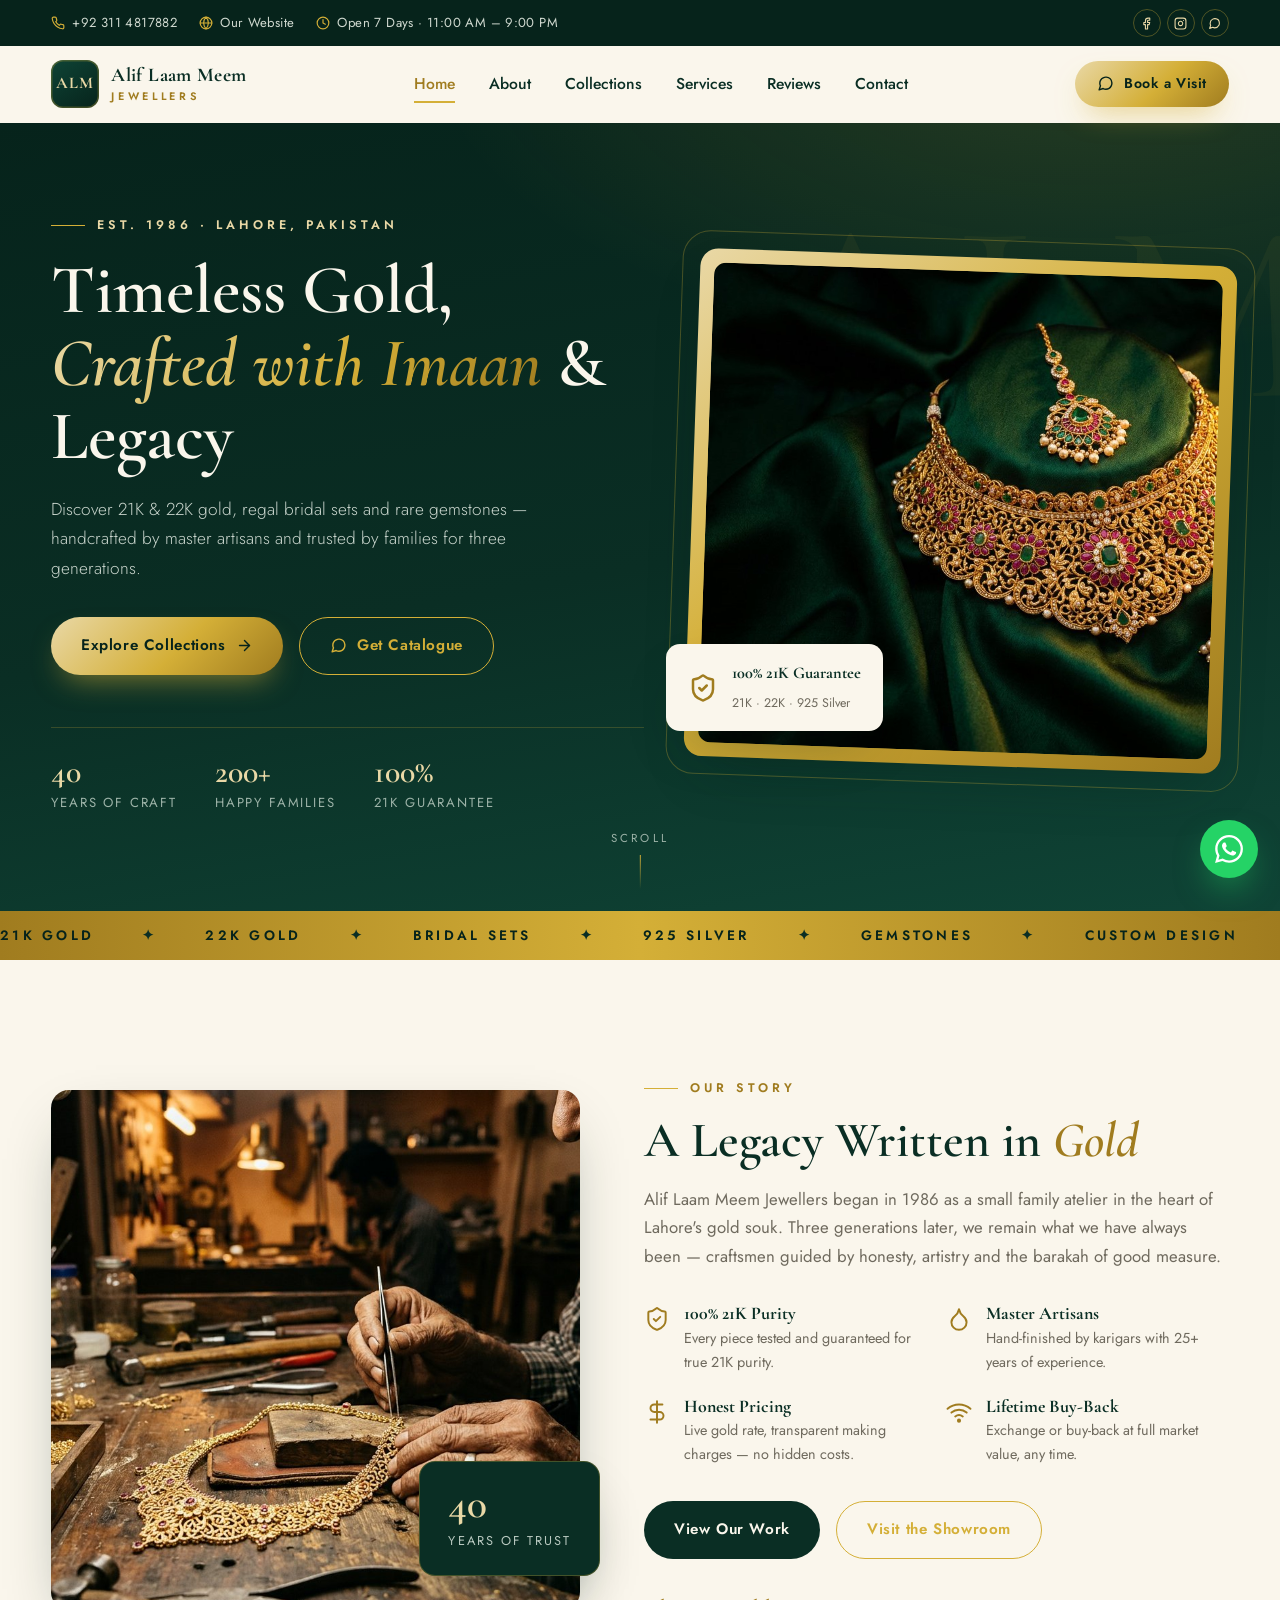
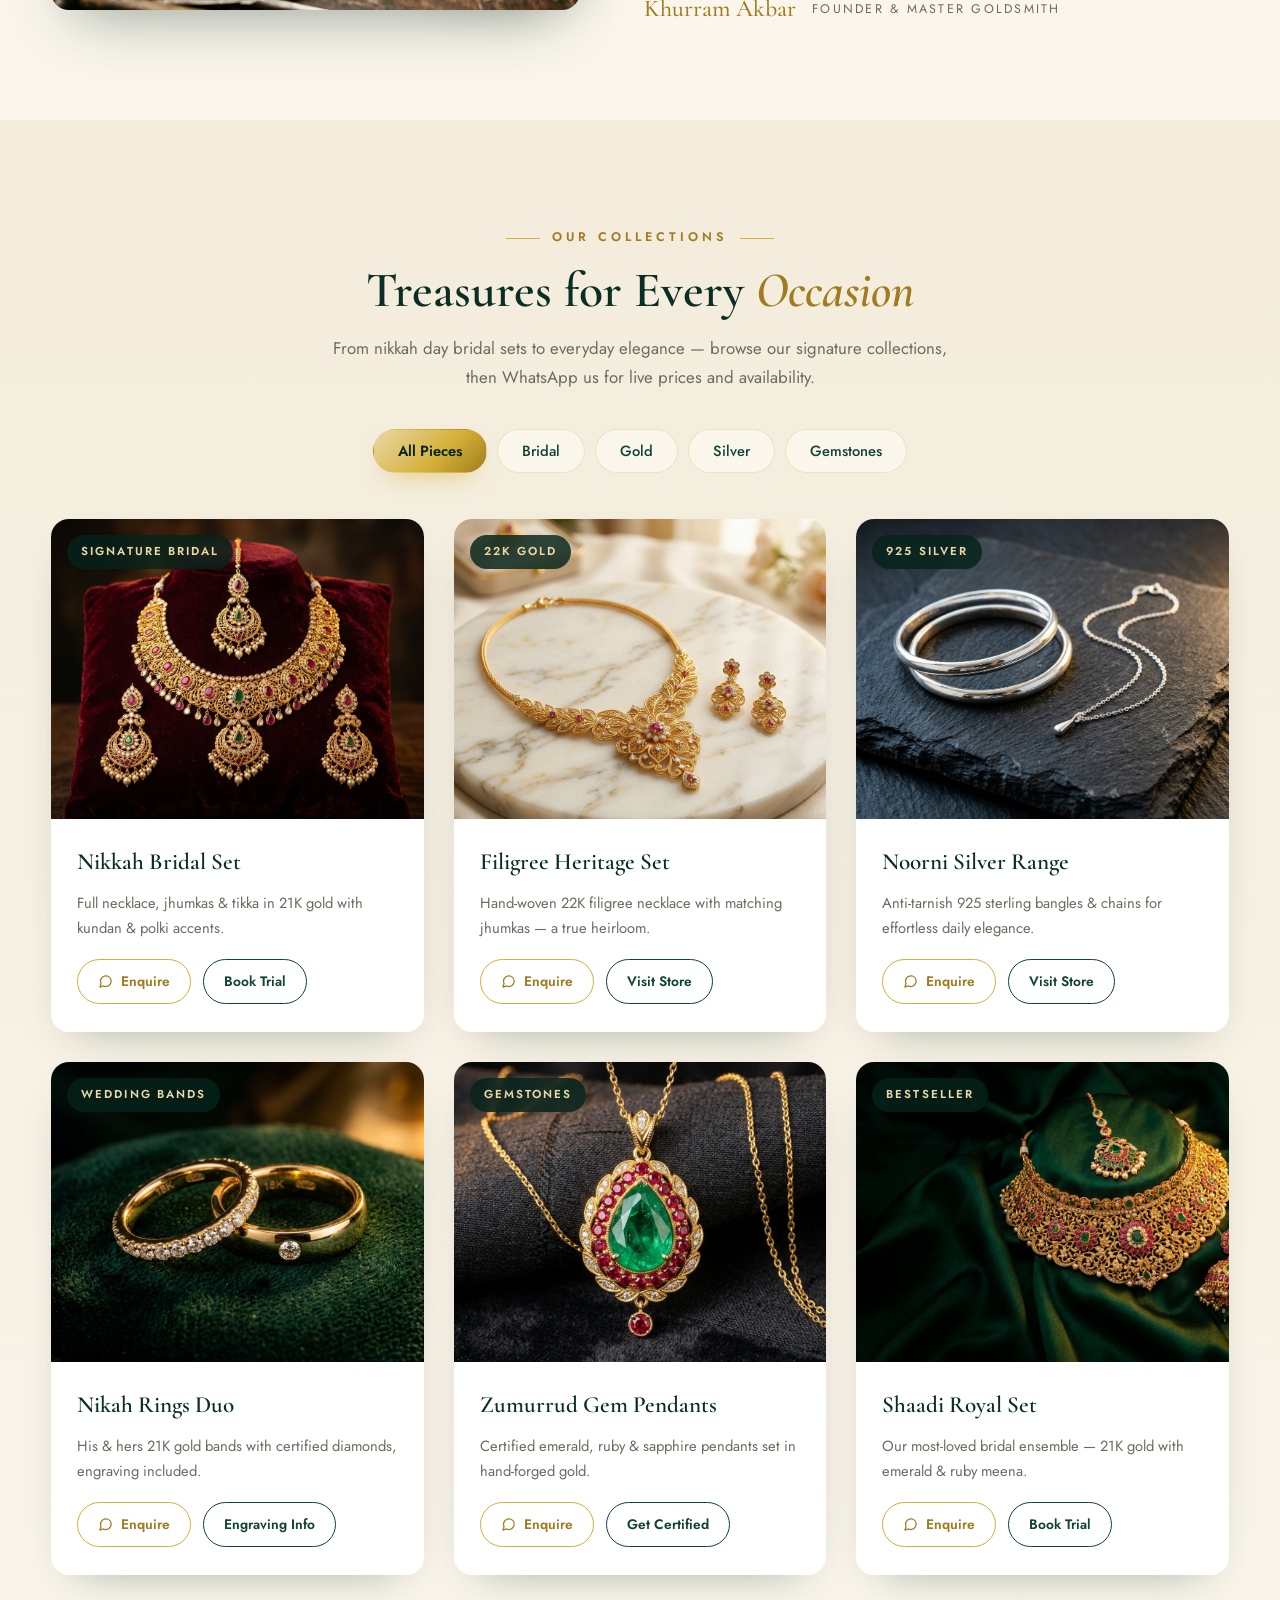
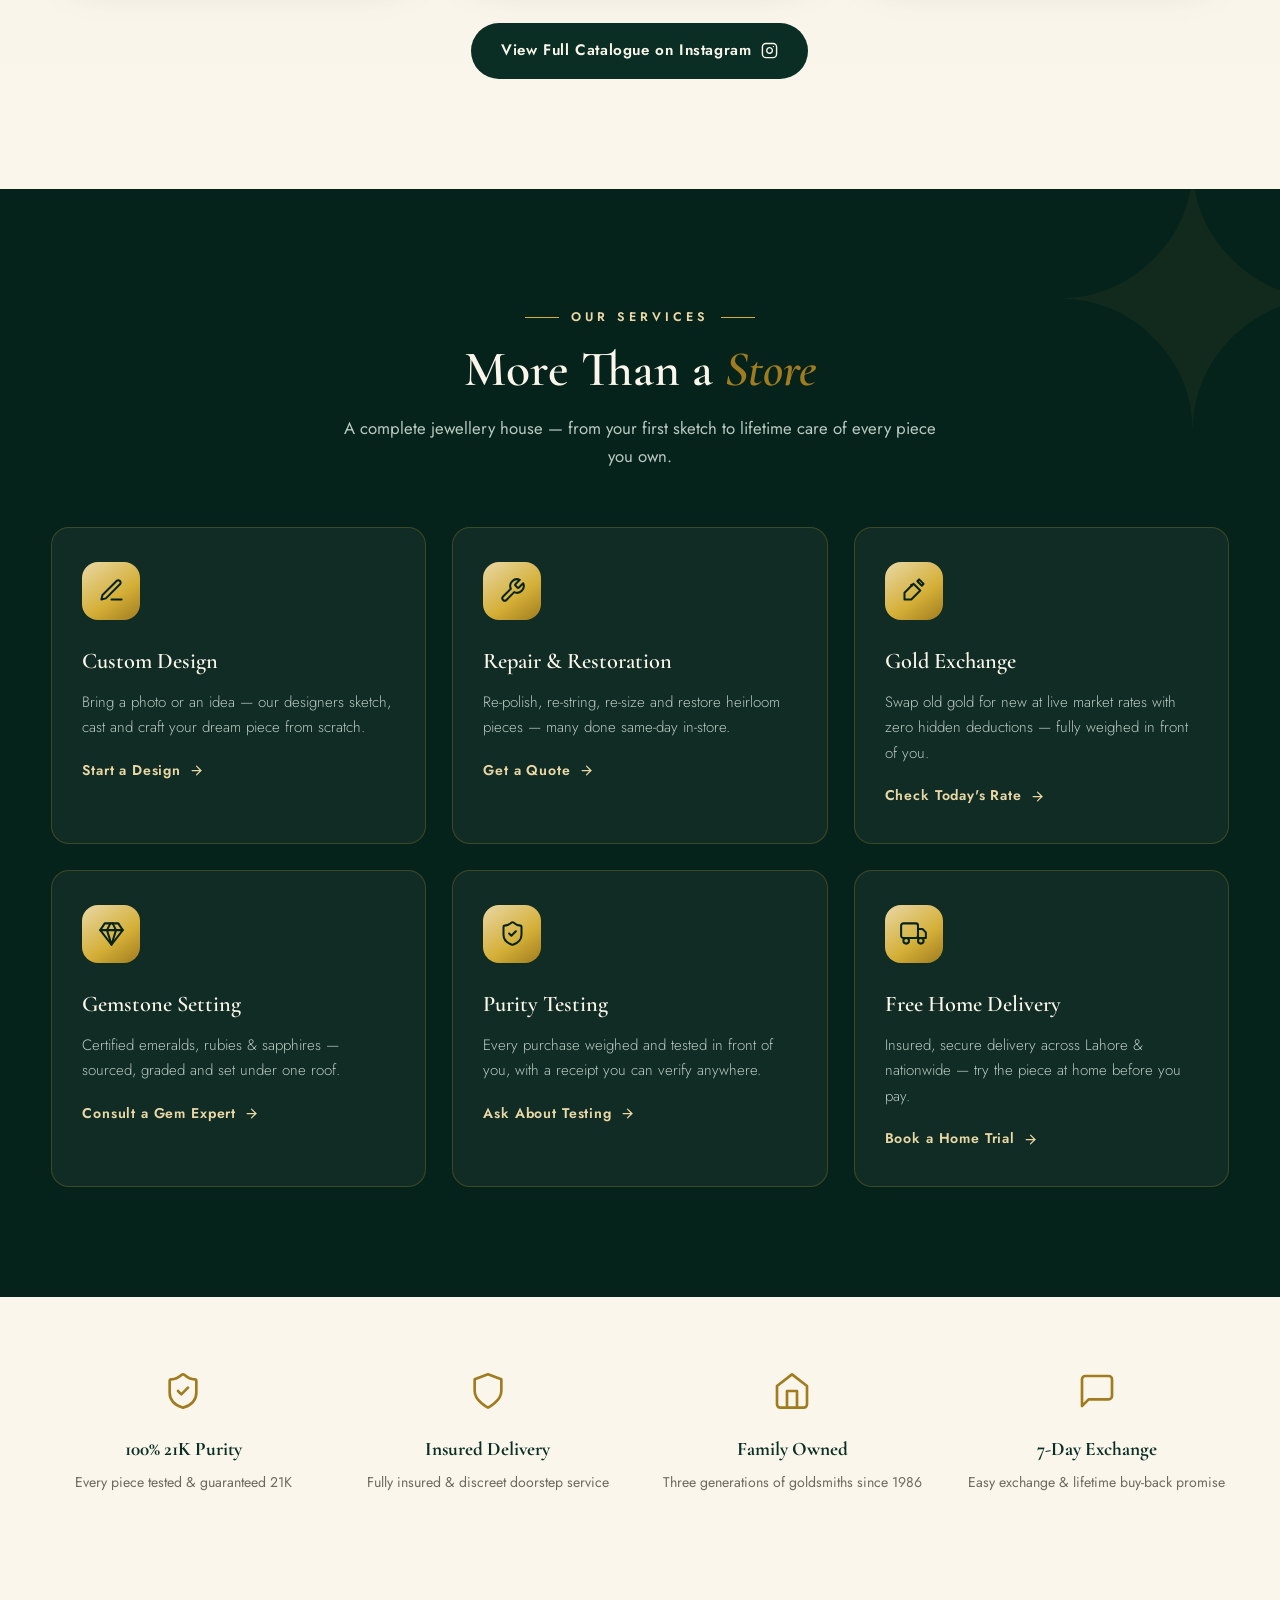
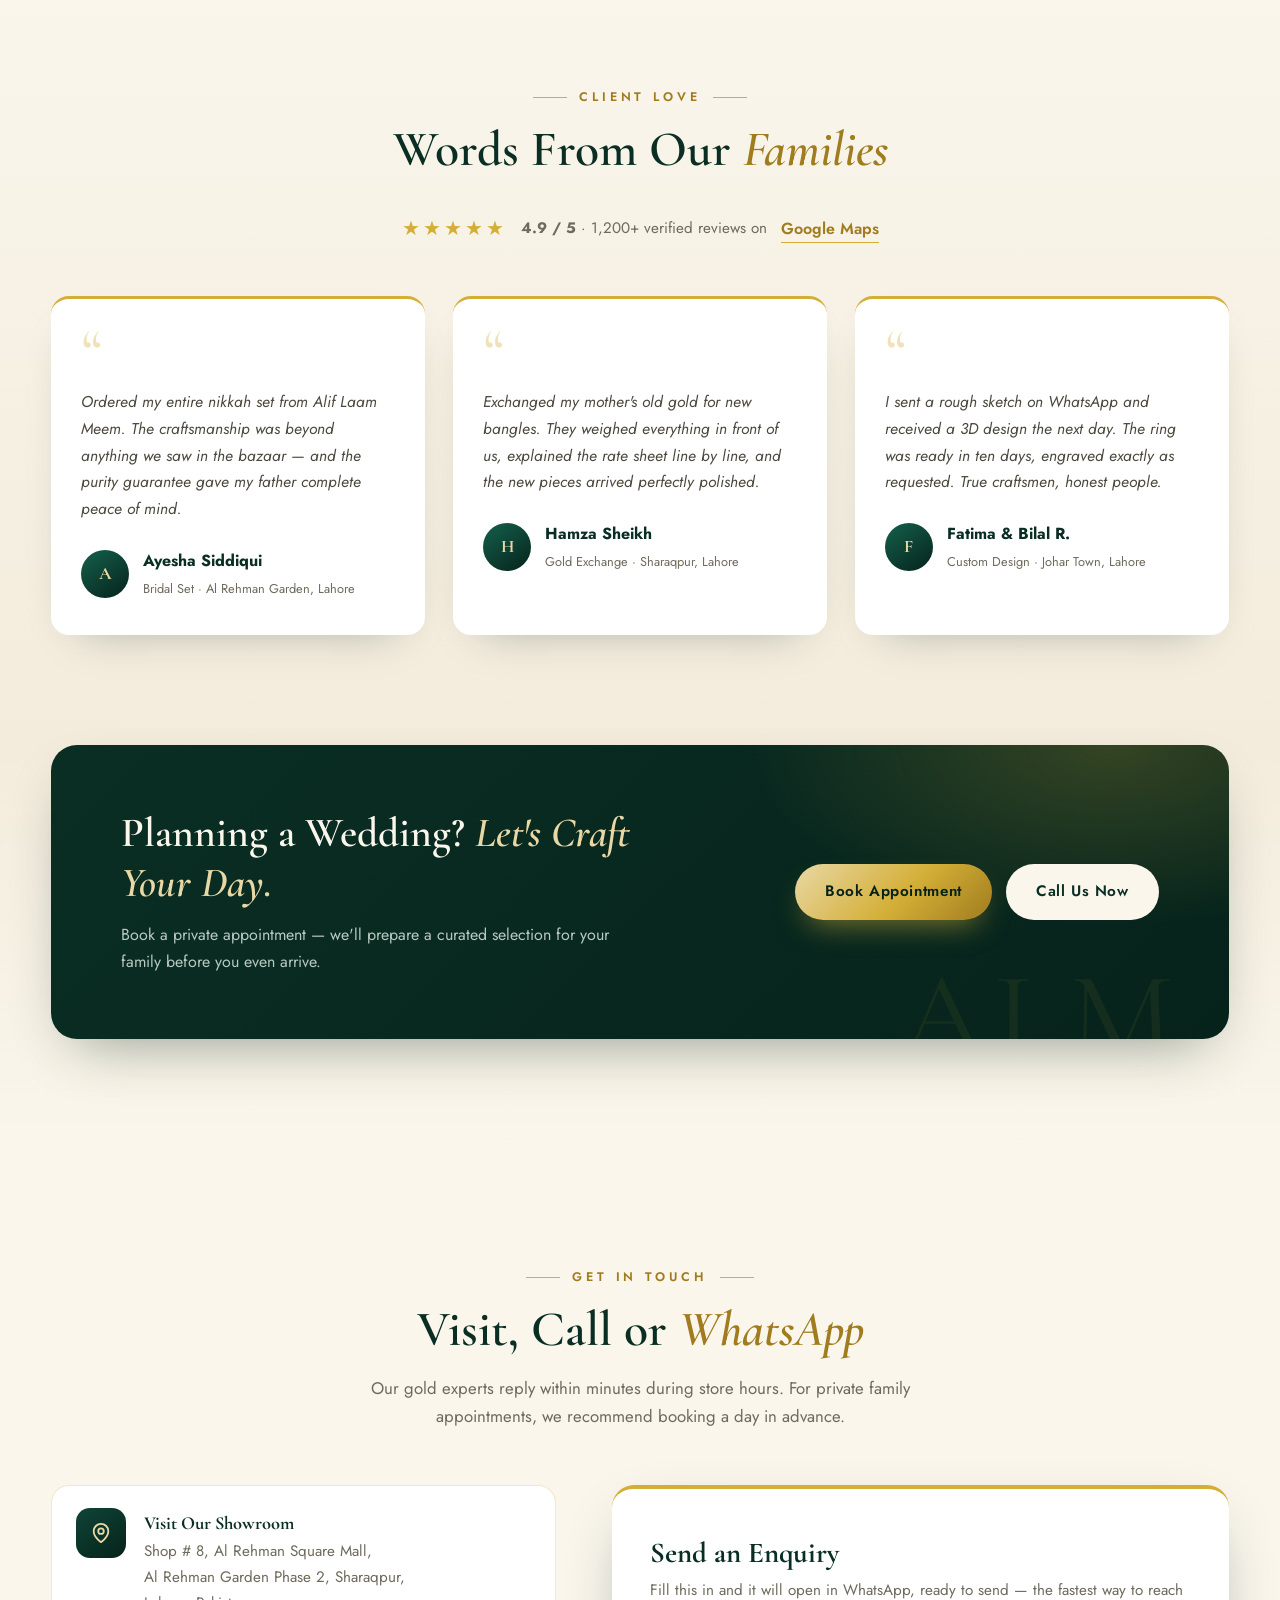
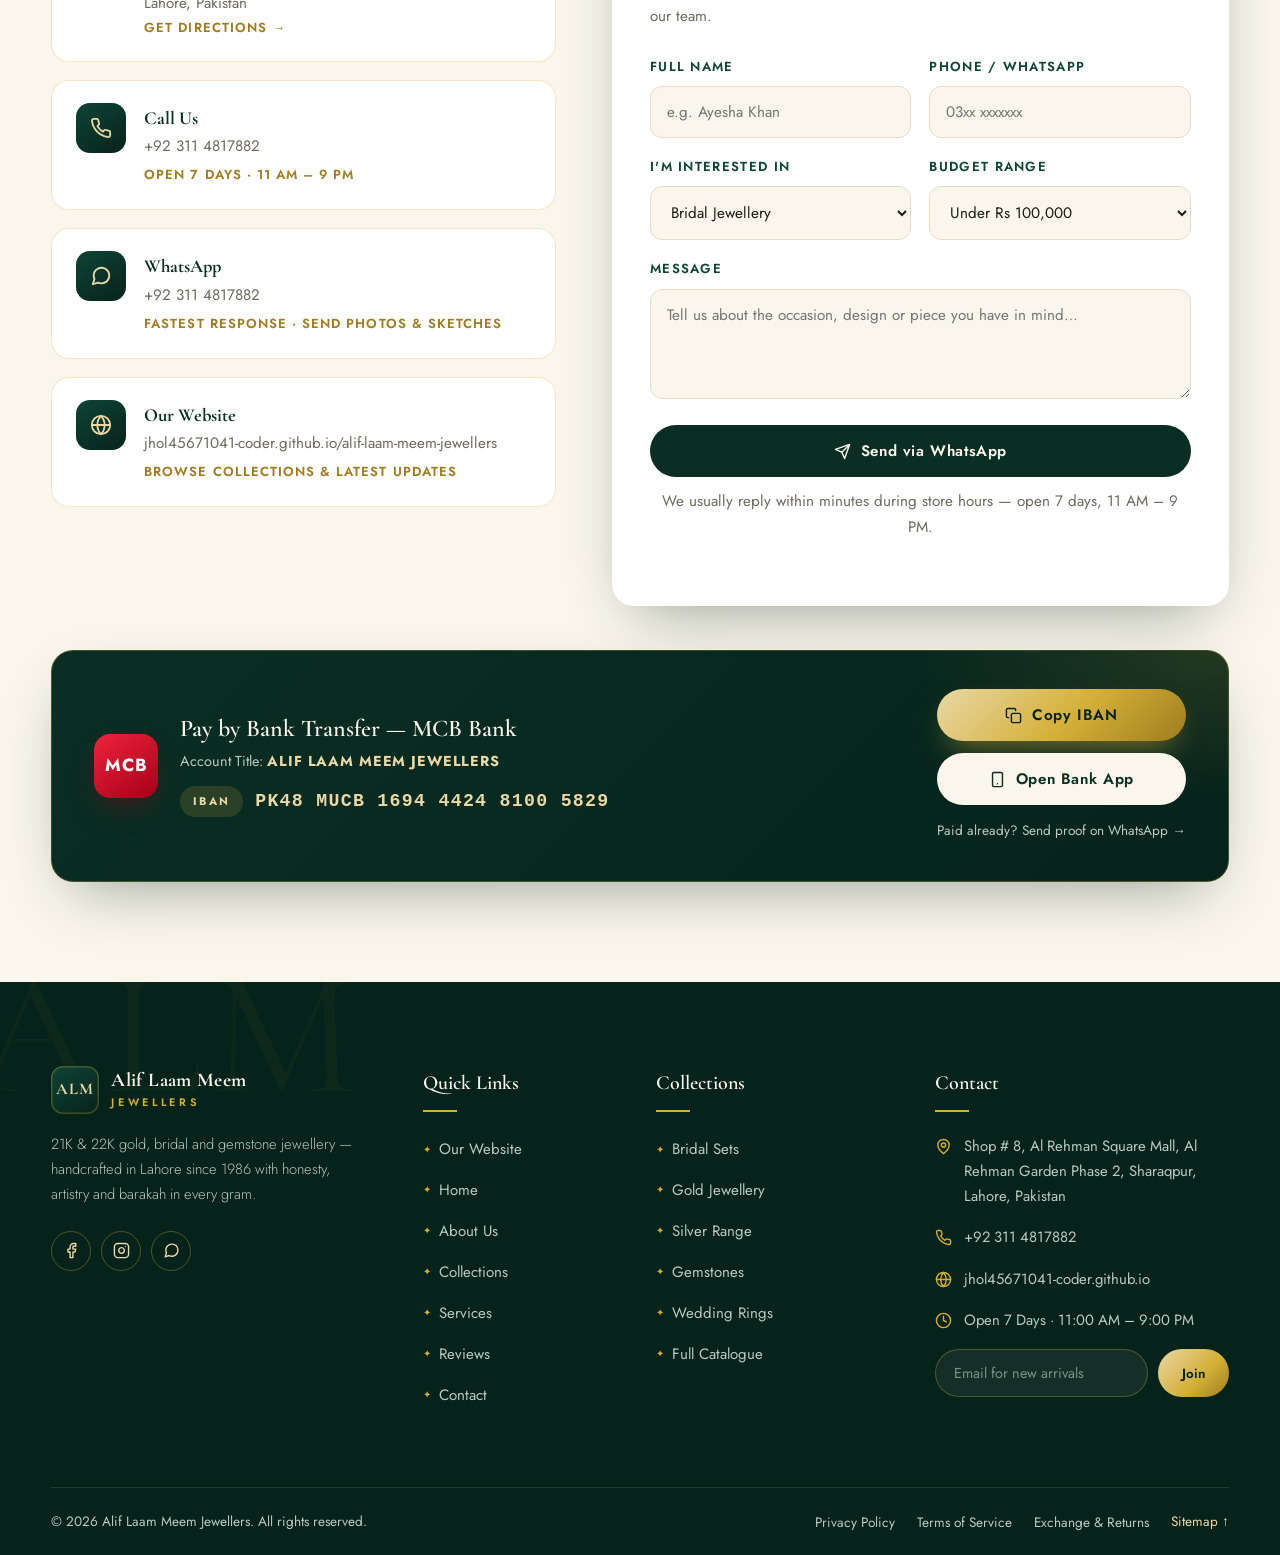
==== commit 86759299: "Remove all certified hallmark references, replace with 21K purity guarantee wording Co-authored-by: " ====
--- a/index.html
+++ b/index.html
@@ -3,15 +3,15 @@
 <head>
   <meta charset="UTF-8" />
   <meta name="viewport" content="width=device-width, initial-scale=1.0" />
-  <title>Alif Laam Meem Jewellers — Hallmarked Gold &amp; Bridal Jewellery, Lahore</title>
-  <meta name="description" content="Alif Laam Meem Jewellers — certified hallmarked 21K & 22K gold, bridal sets, silver & gemstone jewellery in Lahore. Custom design, repair, gold exchange & free home delivery." />
-  <meta name="keywords" content="gold jewellery Lahore, bridal jewellery, 21K gold, 22K gold, hallmarked gold, Alif Laam Meem Jewellers" />
+  <title>Alif Laam Meem Jewellers — 21K Gold &amp; Bridal Jewellery, Lahore</title>
+  <meta name="description" content="Alif Laam Meem Jewellers — 21K & 22K gold, bridal sets, silver & gemstone jewellery in Lahore. Custom design, repair, gold exchange & free home delivery." />
+  <meta name="keywords" content="gold jewellery Lahore, bridal jewellery, 21K gold, 22K gold, Alif Laam Meem Jewellers" />
   <meta name="theme-color" content="#0a2e24" />
 
   <!-- Open Graph -->
   <meta property="og:type" content="website" />
   <meta property="og:title" content="Alif Laam Meem Jewellers — Timeless Gold & Bridal Jewellery" />
-  <meta property="og:description" content="Certified hallmarked gold, bridal sets, silver & gemstone jewellery. Custom design, repair & free delivery across Lahore." />
+  <meta property="og:description" content="21K &amp; 22K gold, bridal sets, silver & gemstone jewellery. Custom design, repair & free delivery across Lahore." />
   <meta property="og:image" content="assets/images/hero.jpg" />
   <meta property="og:url" content="https://jhol45671041-coder.github.io/alif-laam-meem-jewellers/" />
 
@@ -770,7 +770,7 @@
         <div class="hero-copy">
           <span class="eyebrow">Est. 1986 · Lahore, Pakistan</span>
           <h1>Timeless Gold, <em>Crafted with Imaan</em> &amp; Legacy</h1>
-          <p>Discover certified hallmarked 21K &amp; 22K gold, regal bridal sets and rare gemstones — handcrafted by master artisans and trusted by families for three generations.</p>
+          <p>Discover 21K &amp; 22K gold, regal bridal sets and rare gemstones — handcrafted by master artisans and trusted by families for three generations.</p>
           <div class="hero-actions">
             <a href="#collections" class="btn btn-gold">Explore Collections
               <svg viewBox="0 0 24 24" fill="none" stroke="currentColor" stroke-width="2" stroke-linecap="round" stroke-linejoin="round"><path d="M5 12h14"/><path d="m12 5 7 7-7 7"/></svg>
@@ -792,7 +792,7 @@
           </div>
           <div class="hero-badge">
             <svg viewBox="0 0 24 24" fill="none" stroke-width="2" stroke-linecap="round" stroke-linejoin="round"><path d="M20 13c0 5-3.5 7.5-7.66 8.95a1 1 0 0 1-.67-.01C7.5 20.5 4 18 4 13V6a1 1 0 0 1 1-1c2 0 4.5-1.2 6.24-2.72a1.17 1.17 0 0 1 1.52 0C14.51 3.81 17 5 19 5a1 1 0 0 1 1 1z"/><path d="m9 12 2 2 4-4"/></svg>
-            <div><strong>Certified Hallmark</strong><small>21K · 22K · 925 Silver</small></div>
+            <div><strong>100% 21K Guarantee</strong><small>21K · 22K · 925 Silver</small></div>
           </div>
         </div>
       </div>
@@ -824,7 +824,7 @@
           <div class="about-features">
             <div class="about-feature">
               <svg viewBox="0 0 24 24" fill="none" stroke-width="1.8" stroke-linecap="round" stroke-linejoin="round"><path d="M20 13c0 5-3.5 7.5-7.66 8.95a1 1 0 0 1-.67-.01C7.5 20.5 4 18 4 13V6a1 1 0 0 1 1-1c2 0 4.5-1.2 6.24-2.72a1.17 1.17 0 0 1 1.52 0C14.51 3.81 17 5 19 5a1 1 0 0 1 1 1z"/><path d="m9 12 2 2 4-4"/></svg>
-              <div><strong>BIS &amp; Certified Hallmark</strong><p>Every piece assayed &amp; laser-hallmarked for guaranteed purity.</p></div>
+              <div><strong>100% 21K Purity</strong><p>Every piece tested and guaranteed for true 21K purity.</p></div>
             </div>
             <div class="about-feature">
               <svg viewBox="0 0 24 24" fill="none" stroke-width="1.8" stroke-linecap="round" stroke-linejoin="round"><path d="M12 22a7 7 0 0 0 7-7c0-2-1-3.9-3-5.5s-3.5-4-4-6.5c-.5 2.5-2 4.9-4 6.5C6 11.1 5 13 5 15a7 7 0 0 0 7 7z"/></svg>
@@ -1021,9 +1021,9 @@
           </div>
           <div class="service-card reveal reveal-delay-1">
             <div class="service-icon"><svg viewBox="0 0 24 24" fill="none" stroke="currentColor" stroke-width="1.8" stroke-linecap="round" stroke-linejoin="round"><path d="M20 13c0 5-3.5 7.5-7.66 8.95a1 1 0 0 1-.67-.01C7.5 20.5 4 18 4 13V6a1 1 0 0 1 1-1c2 0 4.5-1.2 6.24-2.72a1.17 1.17 0 0 1 1.52 0C14.51 3.81 17 5 19 5a1 1 0 0 1 1 1z"/><path d="m9 12 2 2 4-4"/></svg></div>
-            <h3>Hallmark Certification</h3>
-            <p>Independent assay &amp; laser hallmarking for every purchase, with a purity certificate.</p>
-            <a href="https://wa.me/923114817882?text=Assalam%20o%20Alaikum!%20I%20have%20a%20question%20about%20hallmark%20certification." target="_blank" rel="noopener">Ask About Certification <svg viewBox="0 0 24 24" fill="none" stroke="currentColor" stroke-width="2" stroke-linecap="round" stroke-linejoin="round"><path d="M5 12h14"/><path d="m12 5 7 7-7 7"/></svg></a>
+            <h3>Purity Testing</h3>
+            <p>Every purchase weighed and tested in front of you, with a receipt you can verify anywhere.</p>
+            <a href="https://wa.me/923114817882?text=Assalam%20o%20Alaikum!%20I%20have%20a%20question%20about%20purity%20testing." target="_blank" rel="noopener">Ask About Testing <svg viewBox="0 0 24 24" fill="none" stroke="currentColor" stroke-width="2" stroke-linecap="round" stroke-linejoin="round"><path d="M5 12h14"/><path d="m12 5 7 7-7 7"/></svg></a>
           </div>
           <div class="service-card reveal reveal-delay-2">
             <div class="service-icon"><svg viewBox="0 0 24 24" fill="none" stroke="currentColor" stroke-width="1.8" stroke-linecap="round" stroke-linejoin="round"><rect x="1" y="3" width="15" height="13" rx="2"/><path d="M16 8h4l3 3v5h-7V8z"/><circle cx="5.5" cy="18.5" r="2.5"/><circle cx="18.5" cy="18.5" r="2.5"/></svg></div>
@@ -1040,8 +1040,8 @@
       <div class="container trust-grid">
         <div class="trust-item reveal">
           <svg viewBox="0 0 24 24" fill="none" stroke-width="1.6" stroke-linecap="round" stroke-linejoin="round"><path d="M20 13c0 5-3.5 7.5-7.66 8.95a1 1 0 0 1-.67-.01C7.5 20.5 4 18 4 13V6a1 1 0 0 1 1-1c2 0 4.5-1.2 6.24-2.72a1.17 1.17 0 0 1 1.52 0C14.51 3.81 17 5 19 5a1 1 0 0 1 1 1z"/><path d="m9 12 2 2 4-4"/></svg>
-          <h4>Certified Purity</h4>
-          <p>Every piece laser-hallmarked &amp; lab-tested</p>
+          <h4>100% 21K Purity</h4>
+          <p>Every piece tested &amp; guaranteed 21K</p>
         </div>
         <div class="trust-item reveal reveal-delay-1">
           <svg viewBox="0 0 24 24" fill="none" stroke-width="1.6" stroke-linecap="round" stroke-linejoin="round"><path d="M12 22s8-4 8-10V5l-8-3-8 3v7c0 6 8 10 8 10z"/></svg>
@@ -1076,7 +1076,7 @@
         <div class="t-grid">
           <div class="t-card reveal">
             <span class="quote-mark">“</span>
-            <p>Ordered my entire nikkah set from Alif Laam Meem. The craftsmanship was beyond anything we saw in the bazaar — and the hallmark certificate gave my father complete peace of mind.</p>
+            <p>Ordered my entire nikkah set from Alif Laam Meem. The craftsmanship was beyond anything we saw in the bazaar — and the purity guarantee gave my father complete peace of mind.</p>
             <div class="t-author">
               <span class="t-avatar">A</span>
               <div><strong>Ayesha Siddiqui</strong><small>Bridal Set · Al Rehman Garden, Lahore</small></div>
@@ -1084,7 +1084,7 @@
           </div>
           <div class="t-card reveal reveal-delay-1">
             <span class="quote-mark">“</span>
-            <p>Exchanged my mother's old gold for new bangles. They weighed everything in front of us, explained the rate sheet line by line, and the new pieces arrived hallmarked and polished.</p>
+            <p>Exchanged my mother's old gold for new bangles. They weighed everything in front of us, explained the rate sheet line by line, and the new pieces arrived perfectly polished.</p>
             <div class="t-author">
               <span class="t-avatar">H</span>
               <div><strong>Hamza Sheikh</strong><small>Gold Exchange · Sharaqpur, Lahore</small></div>
@@ -1250,7 +1250,7 @@
               <span style="color:var(--gold)">Jewellers</span>
             </span>
           </a>
-          <p>Certified hallmarked gold, bridal and gemstone jewellery — handcrafted in Lahore since 1986 with honesty, artistry and barakah in every gram.</p>
+          <p>21K &amp; 22K gold, bridal and gemstone jewellery — handcrafted in Lahore since 1986 with honesty, artistry and barakah in every gram.</p>
           <div class="footer-socials">
             <a href="https://www.facebook.com/share/1BUtcV9hP3/" target="_blank" rel="noopener" aria-label="Facebook"><svg viewBox="0 0 24 24" fill="none" stroke-width="2" stroke-linecap="round" stroke-linejoin="round"><path d="M18 2h-3a5 5 0 0 0-5 5v3H7v4h3v8h4v-8h3l1-4h-4V7a1 1 0 0 1 1-1h3z"/></svg></a>
             <a href="https://www.instagram.com/alifl_aammeemjewellers" target="_blank" rel="noopener" aria-label="Instagram"><svg viewBox="0 0 24 24" fill="none" stroke-width="2" stroke-linecap="round" stroke-linejoin="round"><rect x="2" y="2" width="20" height="20" rx="5"/><path d="M16 11.37A4 4 0 1 1 12.63 8 4 4 0 0 1 16 11.37z"/><line x1="17.5" y1="6.5" x2="17.51" y2="6.5"/></svg></a>
@@ -1459,7 +1459,7 @@
           <p>By using this website and placing enquiries with Alif Laam Meem Jewellers, you agree to the following terms:</p>
           <ul>
             <li>All gold prices are quoted at the live daily market rate plus disclosed making charges.</li>
-            <li>Hallmark certificates are issued for every gold piece at the time of purchase.</li>
+            <li>A purity receipt is issued for every gold piece at the time of purchase.</li>
             <li>Designs and photographs on this site are our intellectual property and may not be reproduced.</li>
             <li>Weights, purity and pricing are always confirmed in writing before any order is confirmed.</li>
           </ul>`
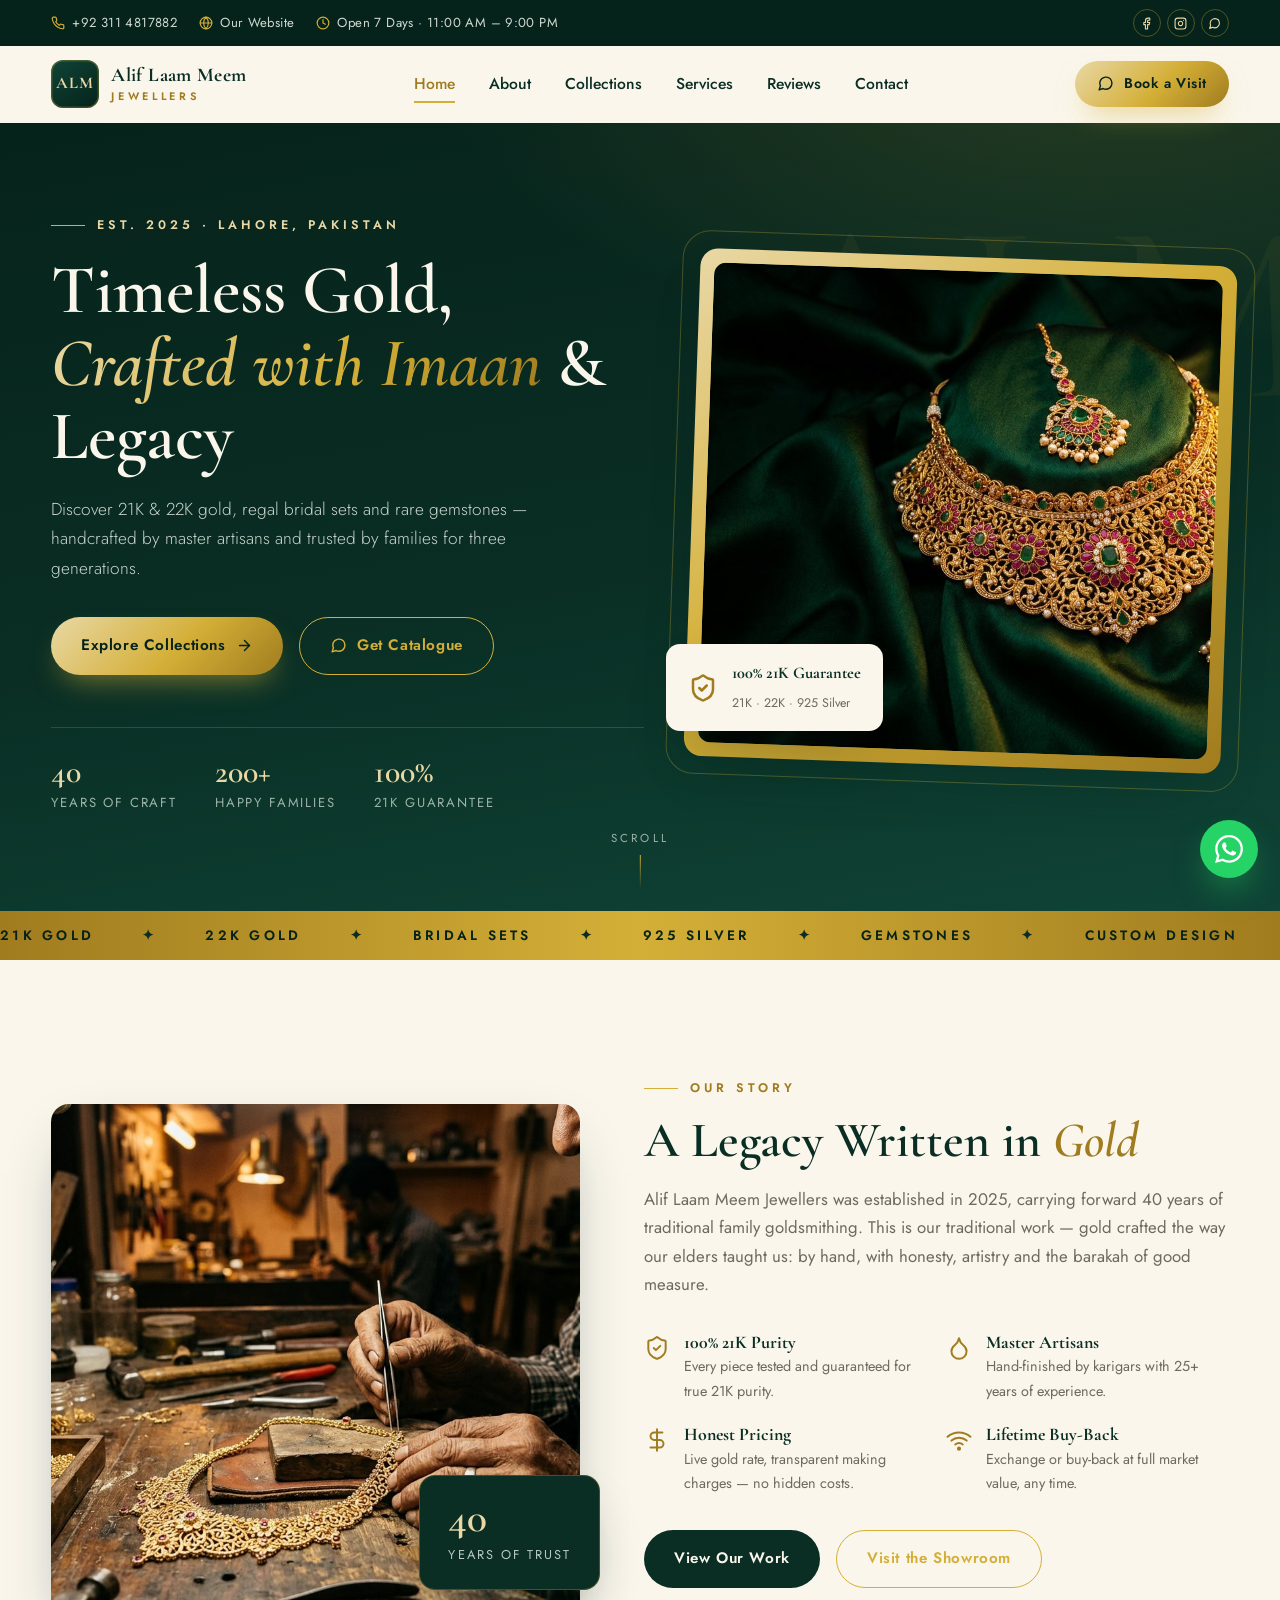
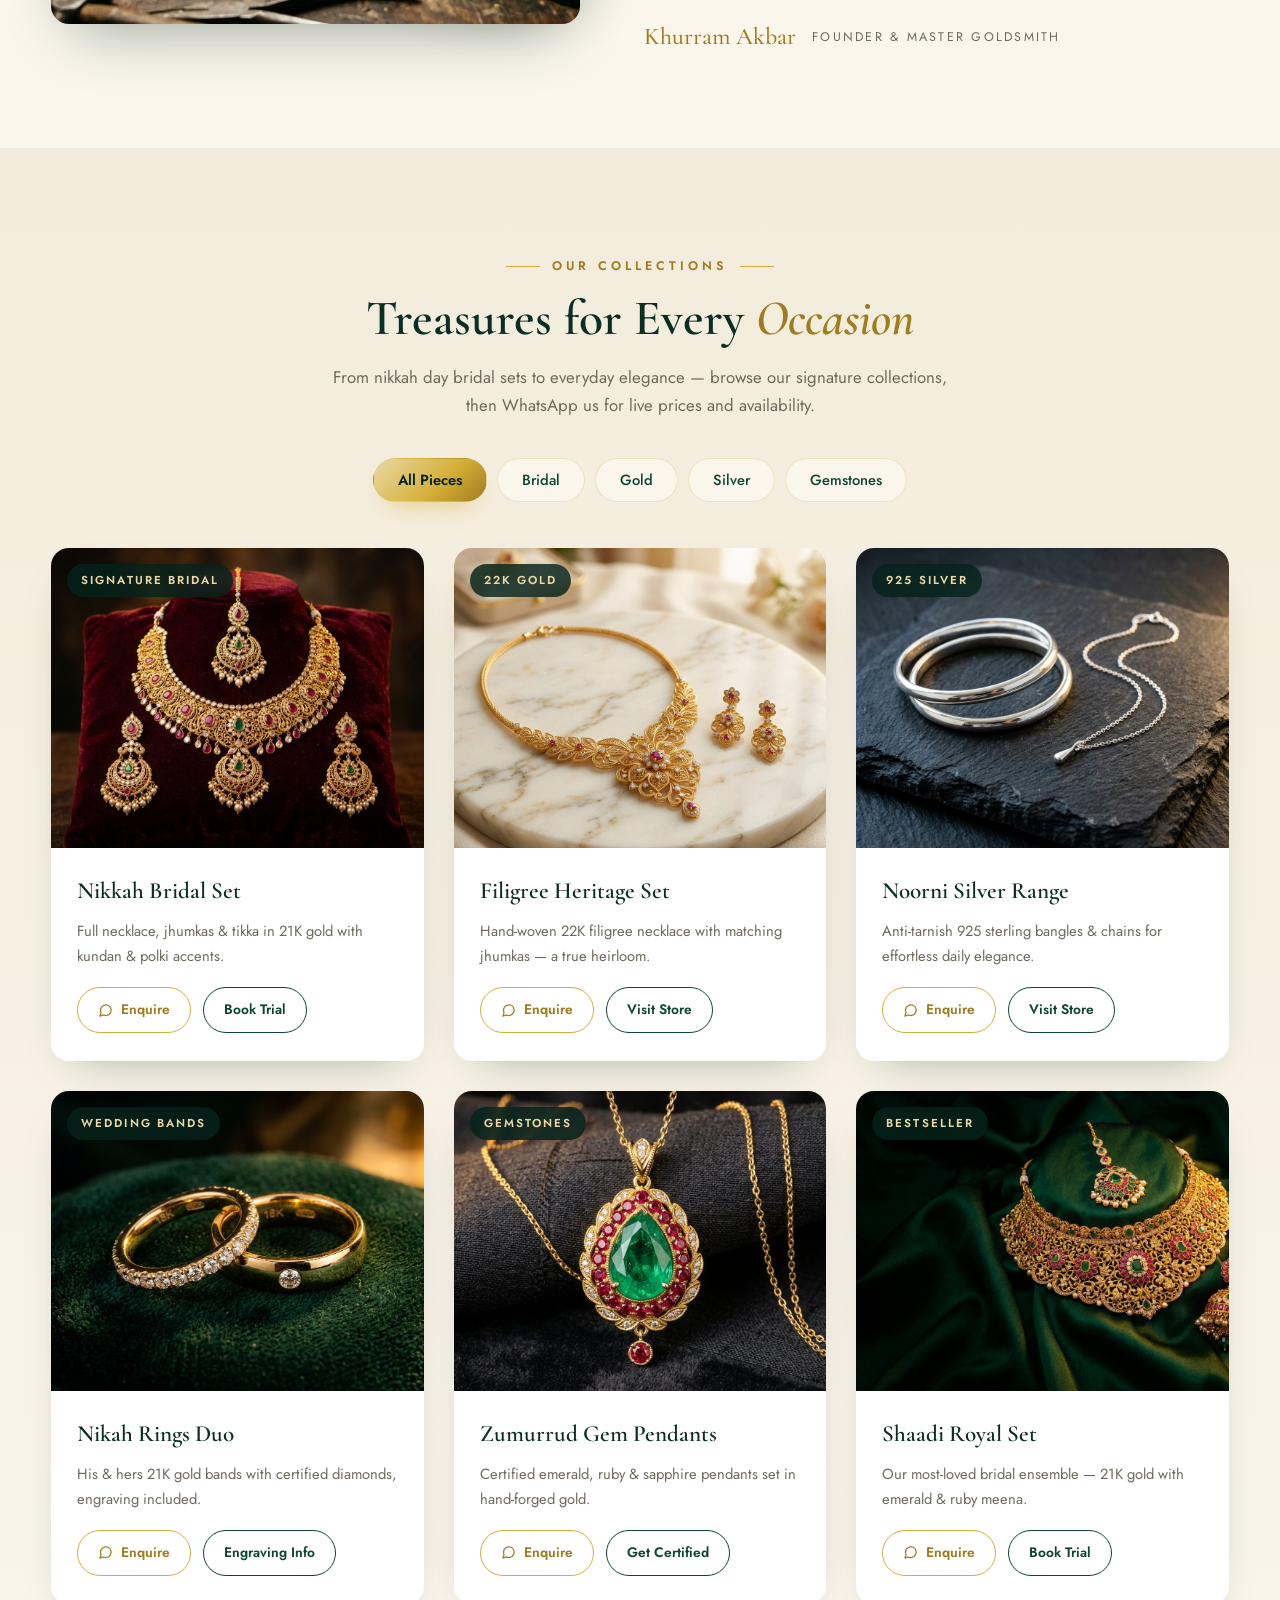
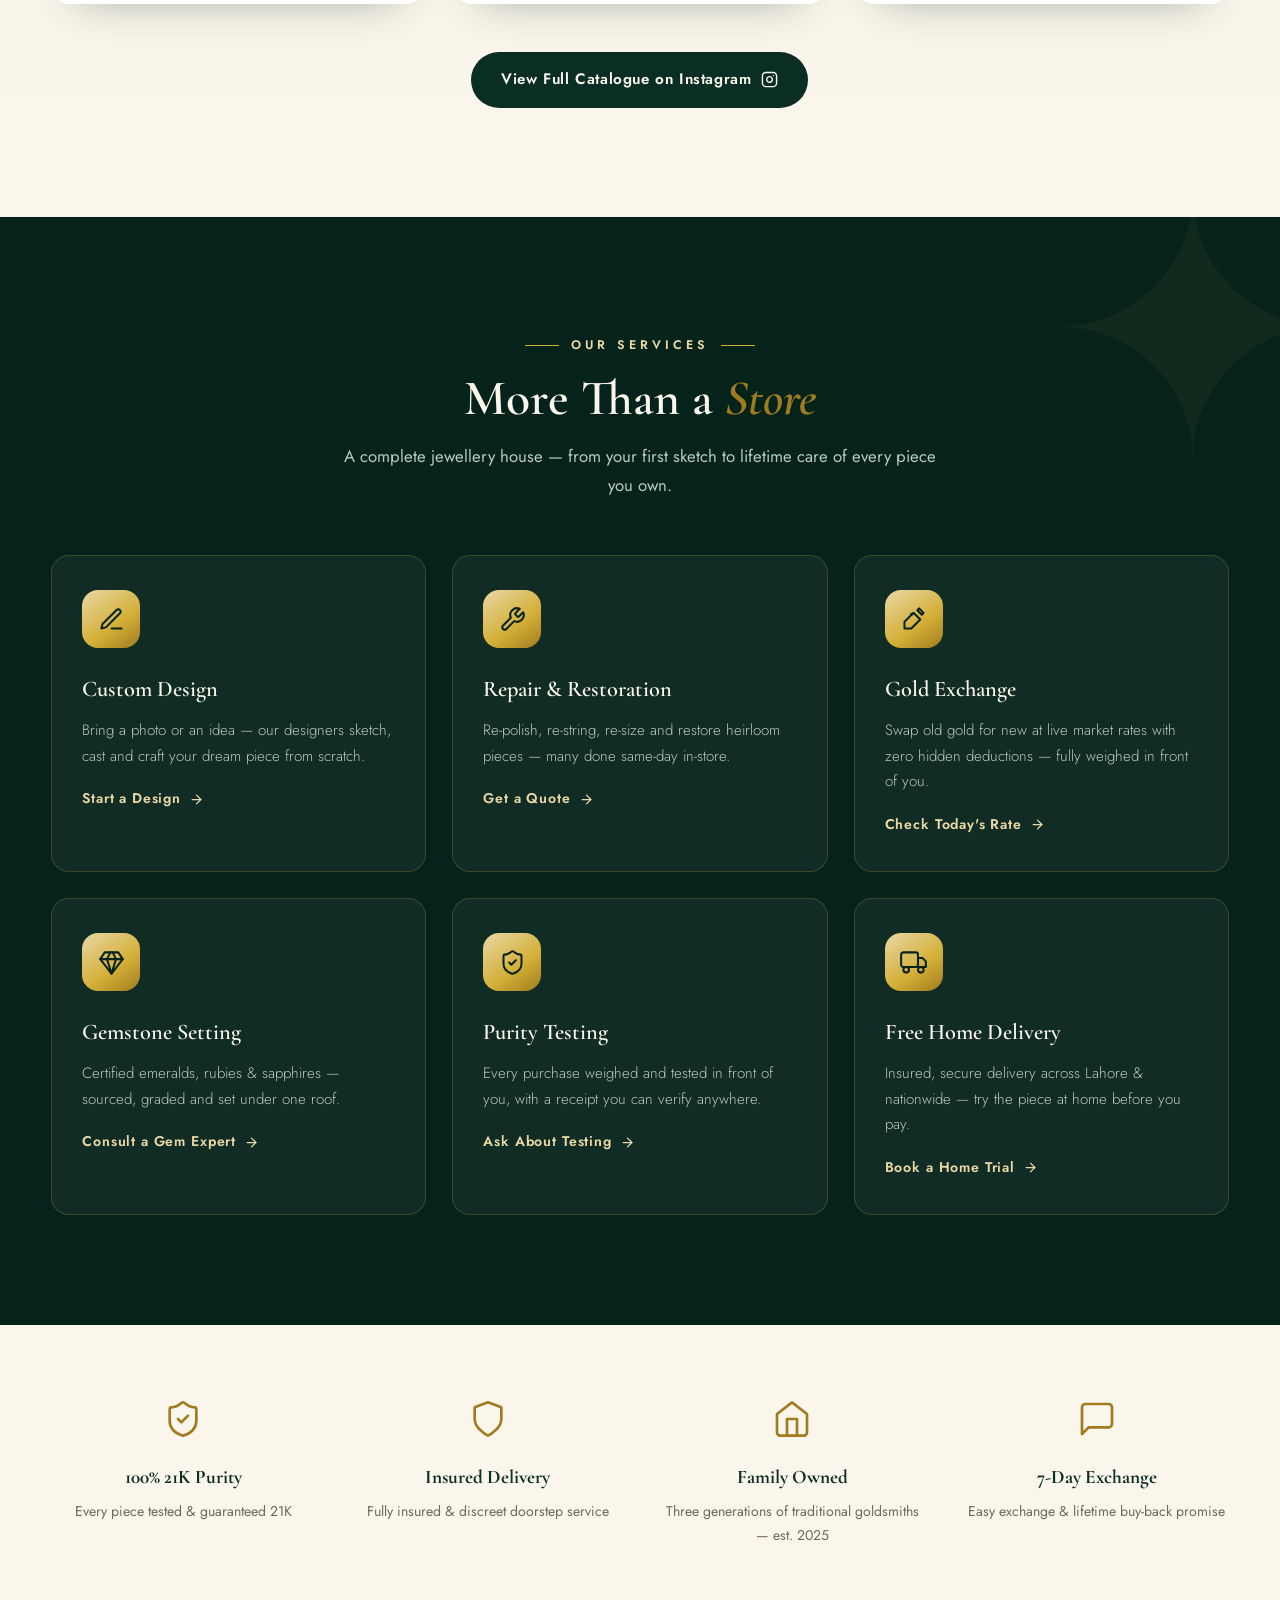
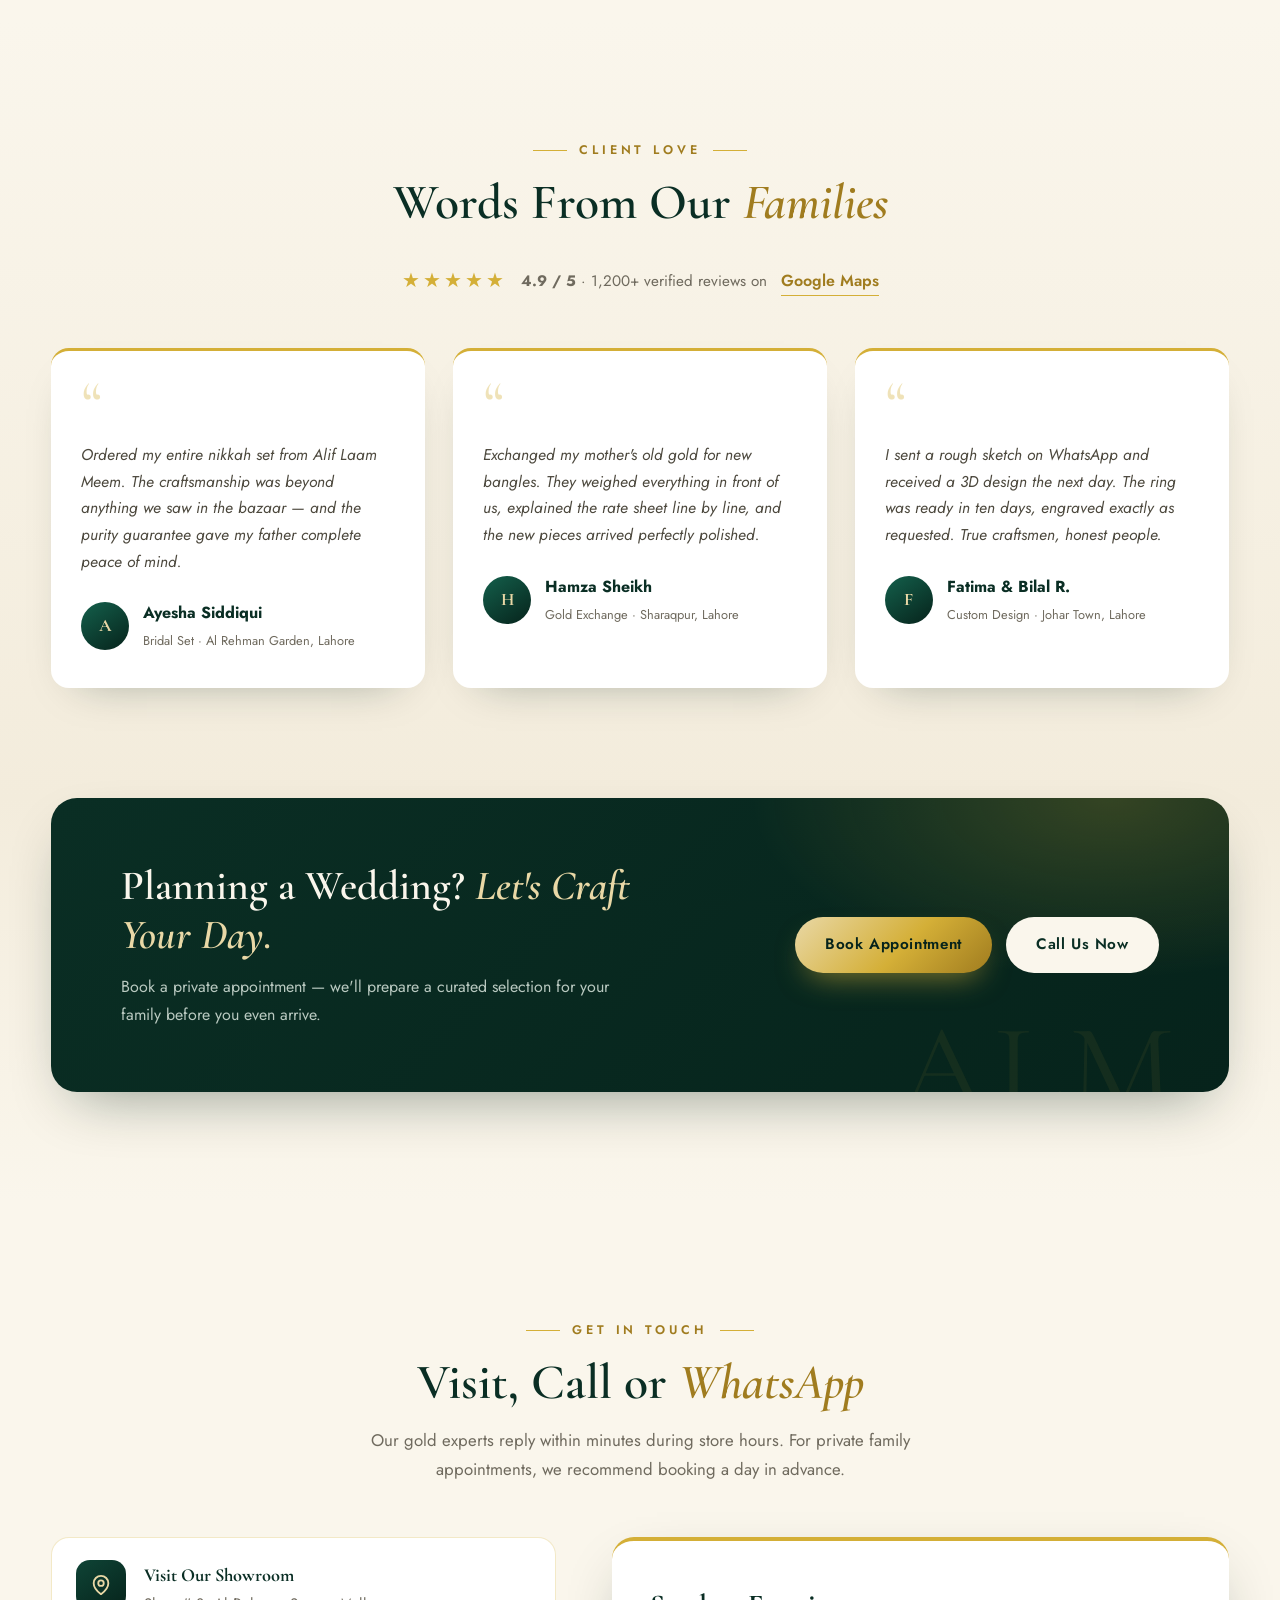
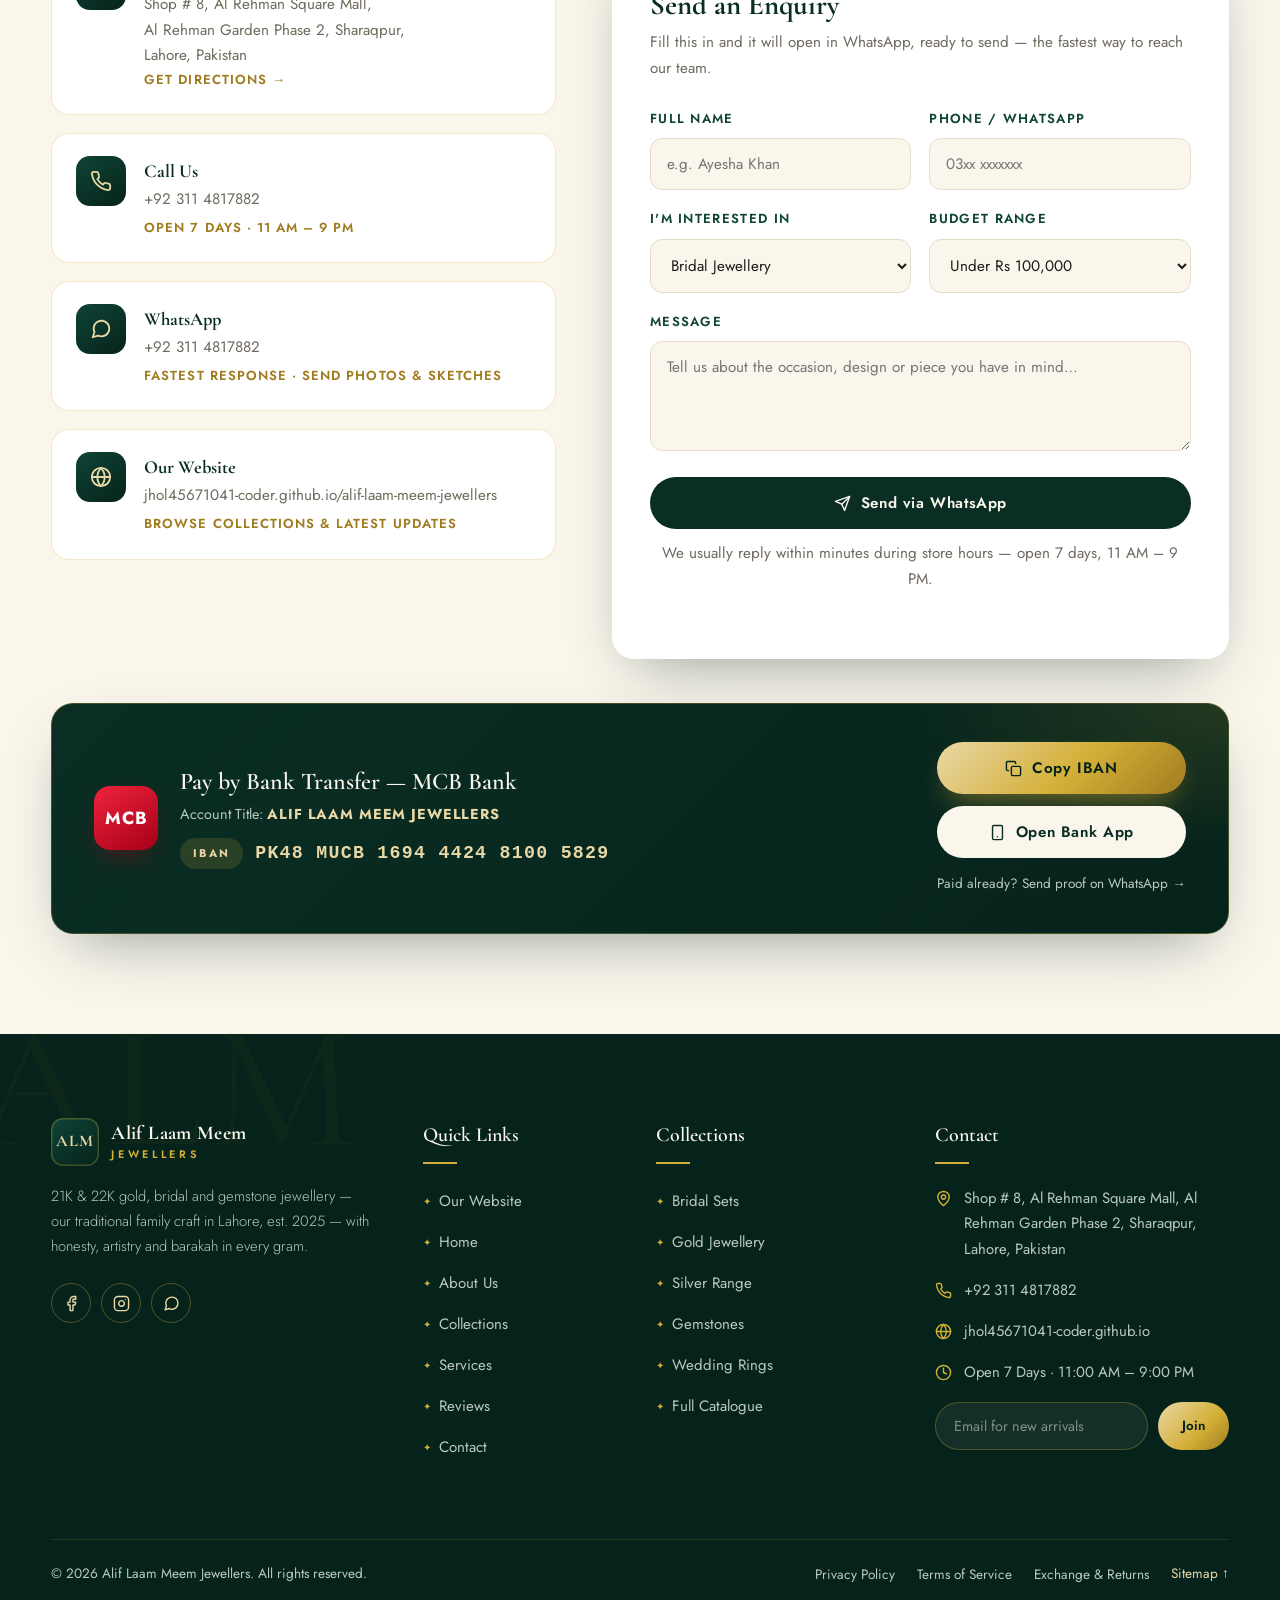
==== commit 8c8ae80a: "Update establishment to 2025 with traditional family craft story Co-authored-by: arena-agent <297053" ====
--- a/index.html
+++ b/index.html
@@ -768,7 +768,7 @@
     <section class="hero" id="home">
       <div class="container hero-grid">
         <div class="hero-copy">
-          <span class="eyebrow">Est. 1986 · Lahore, Pakistan</span>
+          <span class="eyebrow">Est. 2025 · Lahore, Pakistan</span>
           <h1>Timeless Gold, <em>Crafted with Imaan</em> &amp; Legacy</h1>
           <p>Discover 21K &amp; 22K gold, regal bridal sets and rare gemstones — handcrafted by master artisans and trusted by families for three generations.</p>
           <div class="hero-actions">
@@ -820,7 +820,7 @@
         <div class="about-copy reveal reveal-delay-1">
           <span class="eyebrow">Our Story</span>
           <h2 class="section-title">A Legacy Written in <em>Gold</em></h2>
-          <p class="section-lead">Alif Laam Meem Jewellers began in 1986 as a small family atelier in the heart of Lahore's gold souk. Three generations later, we remain what we have always been — craftsmen guided by honesty, artistry and the barakah of good measure.</p>
+          <p class="section-lead">Alif Laam Meem Jewellers was established in 2025, carrying forward 40 years of traditional family goldsmithing. This is our traditional work — gold crafted the way our elders taught us: by hand, with honesty, artistry and the barakah of good measure.</p>
           <div class="about-features">
             <div class="about-feature">
               <svg viewBox="0 0 24 24" fill="none" stroke-width="1.8" stroke-linecap="round" stroke-linejoin="round"><path d="M20 13c0 5-3.5 7.5-7.66 8.95a1 1 0 0 1-.67-.01C7.5 20.5 4 18 4 13V6a1 1 0 0 1 1-1c2 0 4.5-1.2 6.24-2.72a1.17 1.17 0 0 1 1.52 0C14.51 3.81 17 5 19 5a1 1 0 0 1 1 1z"/><path d="m9 12 2 2 4-4"/></svg>
@@ -1051,7 +1051,7 @@
         <div class="trust-item reveal reveal-delay-2">
           <svg viewBox="0 0 24 24" fill="none" stroke-width="1.6" stroke-linecap="round" stroke-linejoin="round"><path d="M3 9l9-7 9 7v11a2 2 0 0 1-2 2H5a2 2 0 0 1-2-2z"/><polyline points="9 22 9 12 15 12 15 22"/></svg>
           <h4>Family Owned</h4>
-          <p>Three generations of goldsmiths since 1986</p>
+          <p>Three generations of traditional goldsmiths — est. 2025</p>
         </div>
         <div class="trust-item reveal reveal-delay-3">
           <svg viewBox="0 0 24 24" fill="none" stroke-width="1.6" stroke-linecap="round" stroke-linejoin="round"><path d="M21 15a2 2 0 0 1-2 2H7l-4 4V5a2 2 0 0 1 2-2h14a2 2 0 0 1 2 2z"/></svg>
@@ -1250,7 +1250,7 @@
               <span style="color:var(--gold)">Jewellers</span>
             </span>
           </a>
-          <p>21K &amp; 22K gold, bridal and gemstone jewellery — handcrafted in Lahore since 1986 with honesty, artistry and barakah in every gram.</p>
+          <p>21K &amp; 22K gold, bridal and gemstone jewellery — our traditional family craft in Lahore, est. 2025 — with honesty, artistry and barakah in every gram.</p>
           <div class="footer-socials">
             <a href="https://www.facebook.com/share/1BUtcV9hP3/" target="_blank" rel="noopener" aria-label="Facebook"><svg viewBox="0 0 24 24" fill="none" stroke-width="2" stroke-linecap="round" stroke-linejoin="round"><path d="M18 2h-3a5 5 0 0 0-5 5v3H7v4h3v8h4v-8h3l1-4h-4V7a1 1 0 0 1 1-1h3z"/></svg></a>
             <a href="https://www.instagram.com/alifl_aammeemjewellers" target="_blank" rel="noopener" aria-label="Instagram"><svg viewBox="0 0 24 24" fill="none" stroke-width="2" stroke-linecap="round" stroke-linejoin="round"><rect x="2" y="2" width="20" height="20" rx="5"/><path d="M16 11.37A4 4 0 1 1 12.63 8 4 4 0 0 1 16 11.37z"/><line x1="17.5" y1="6.5" x2="17.51" y2="6.5"/></svg></a>
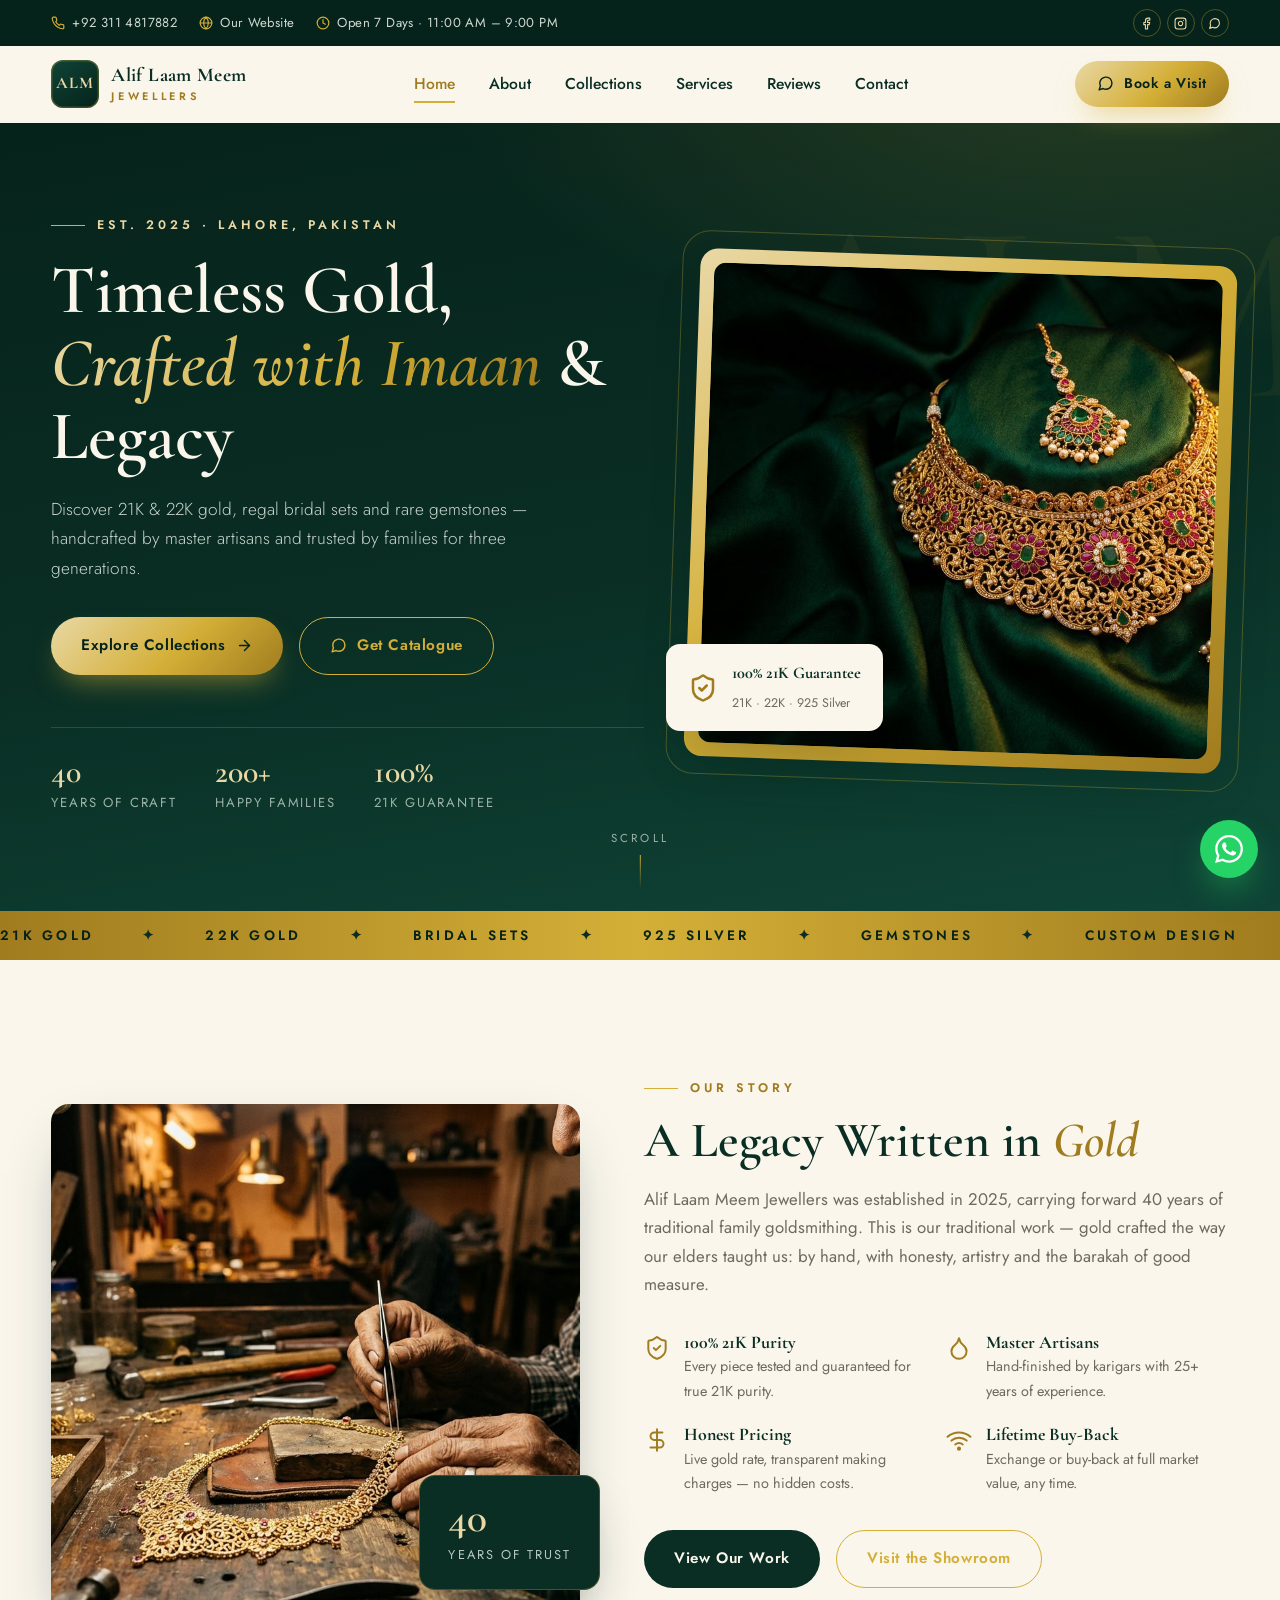
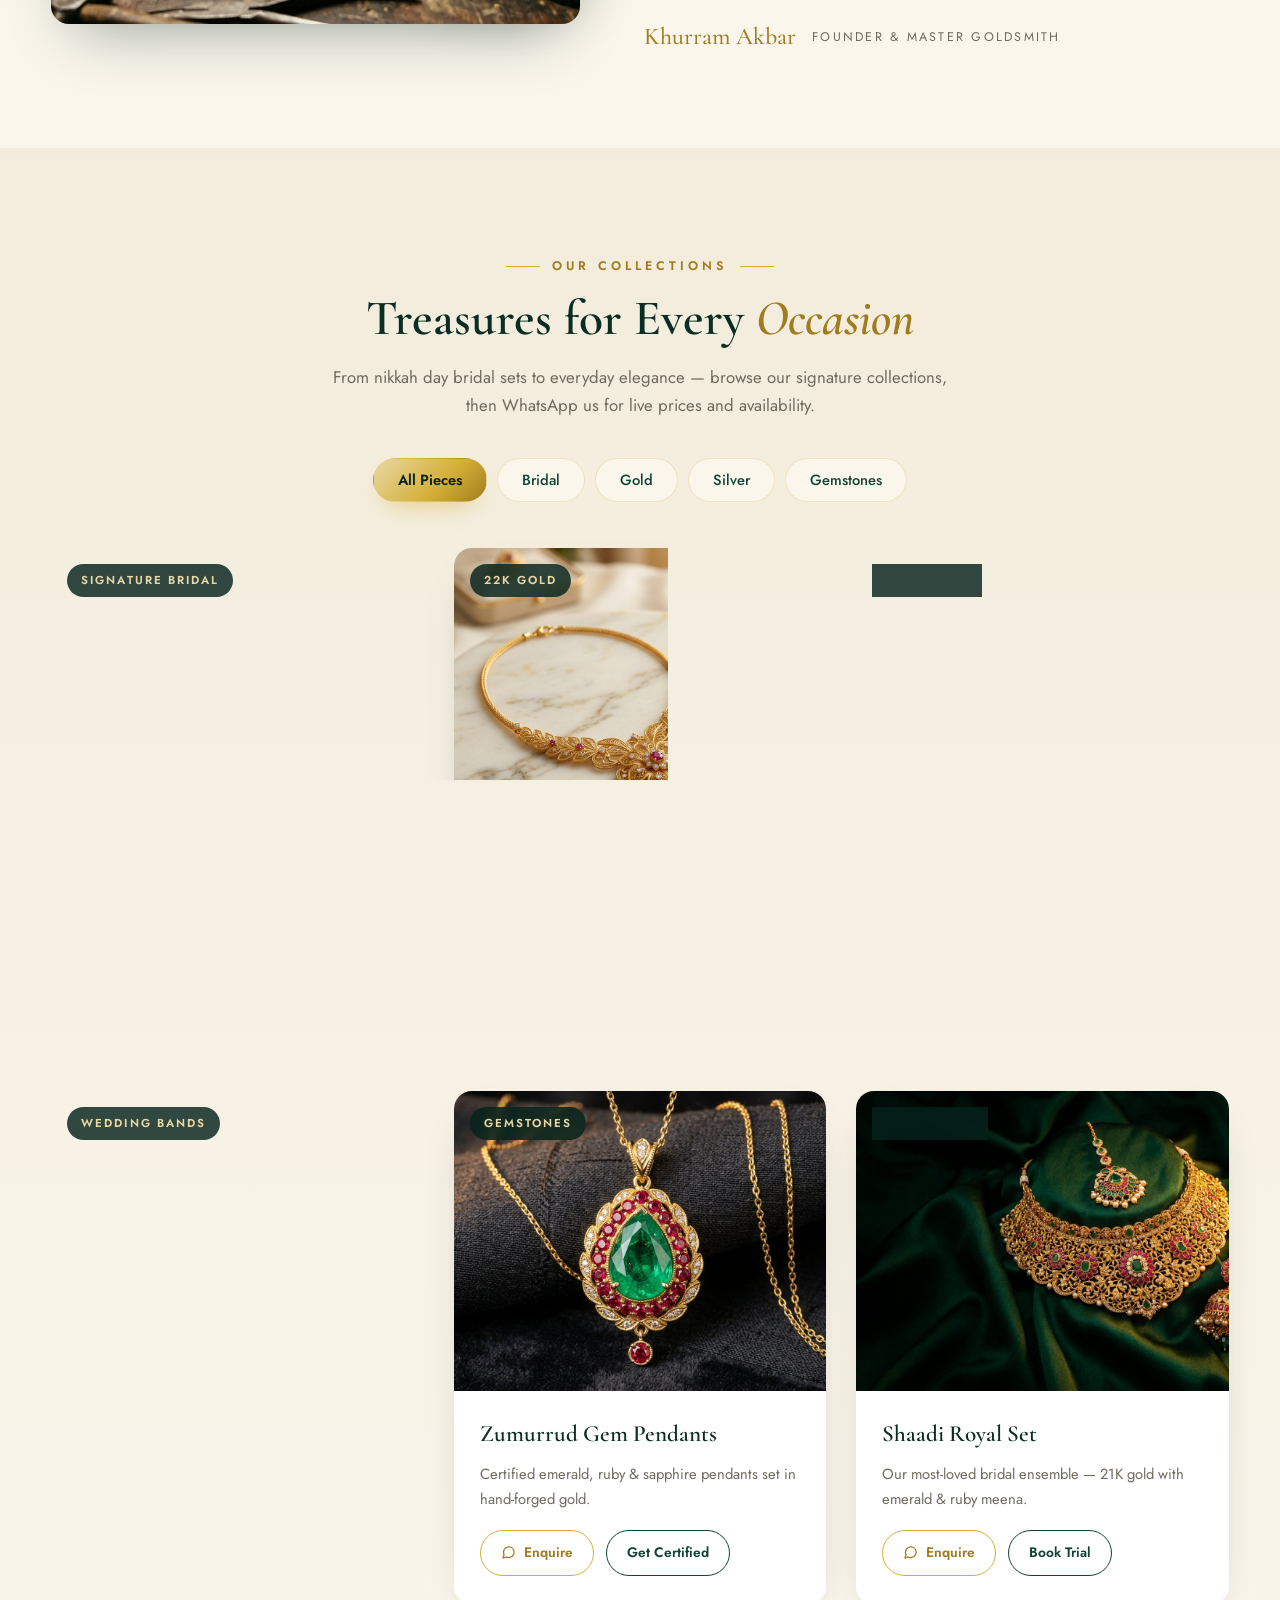
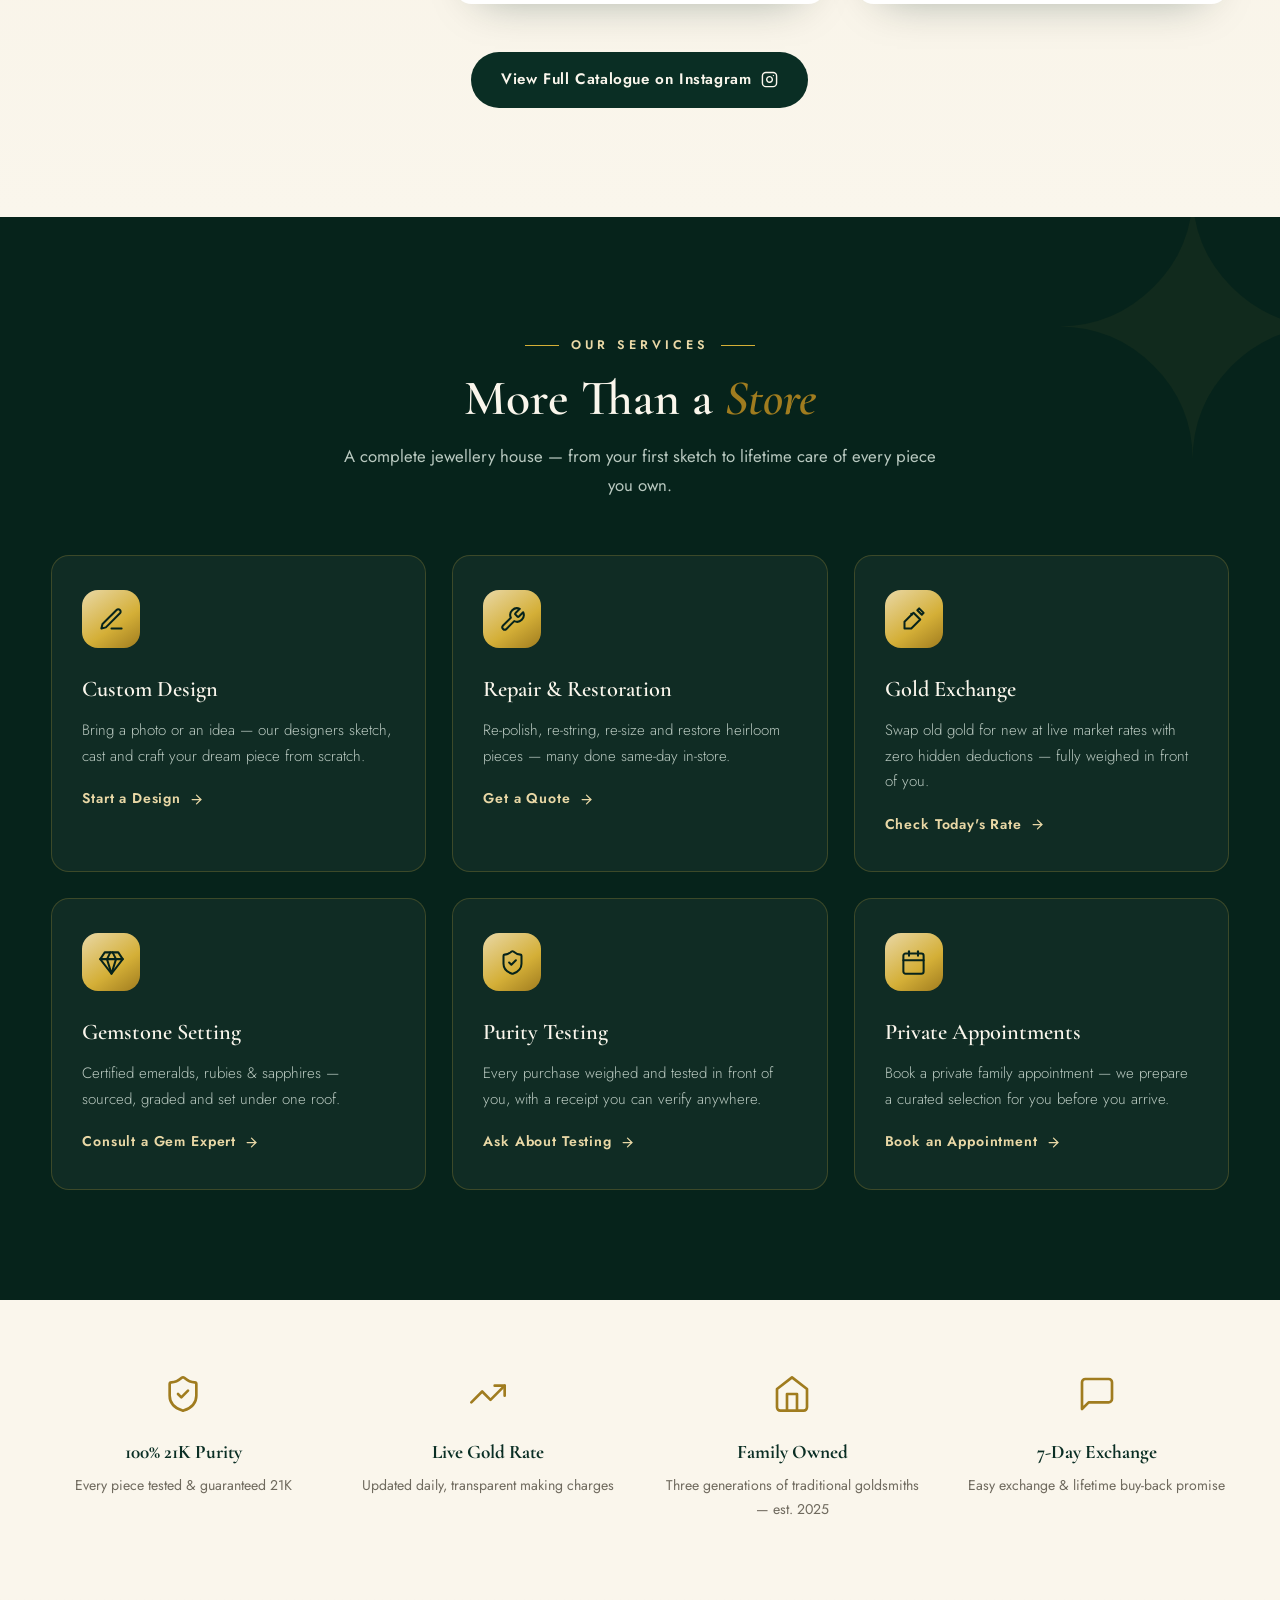
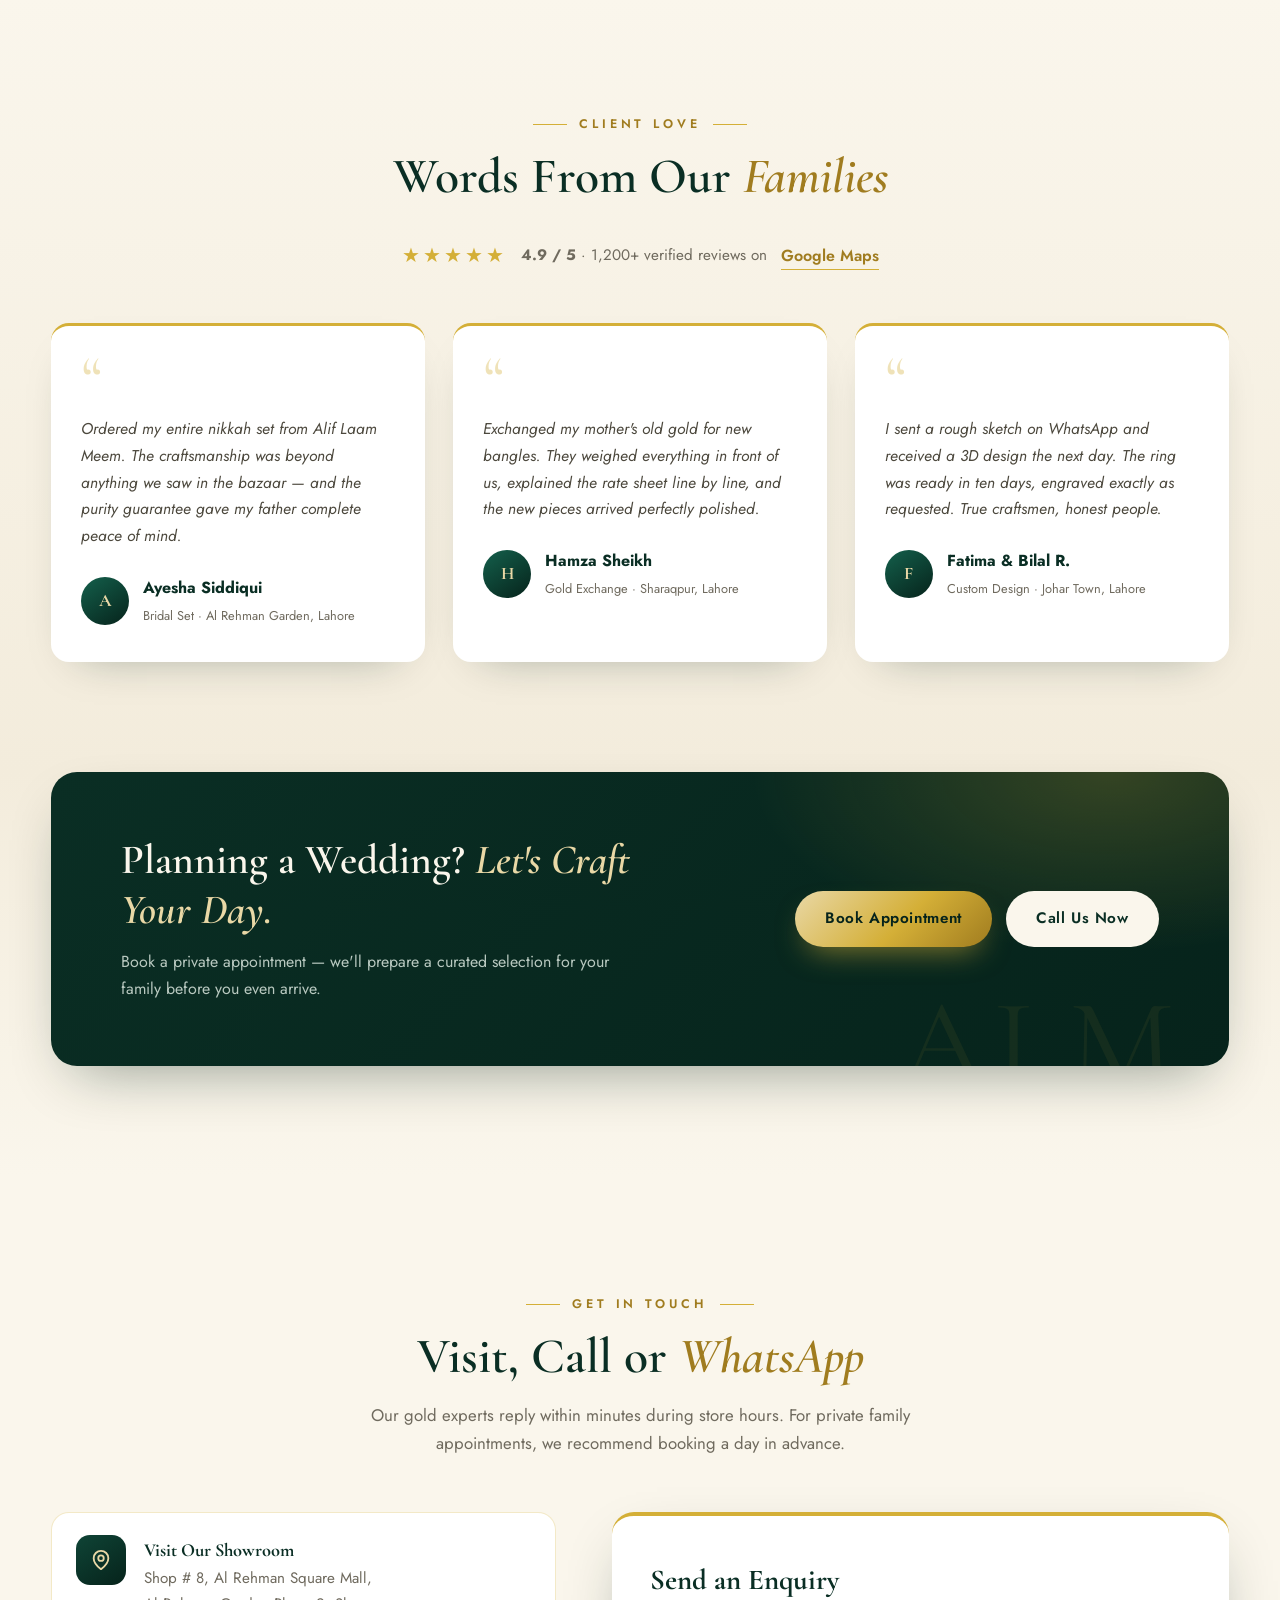
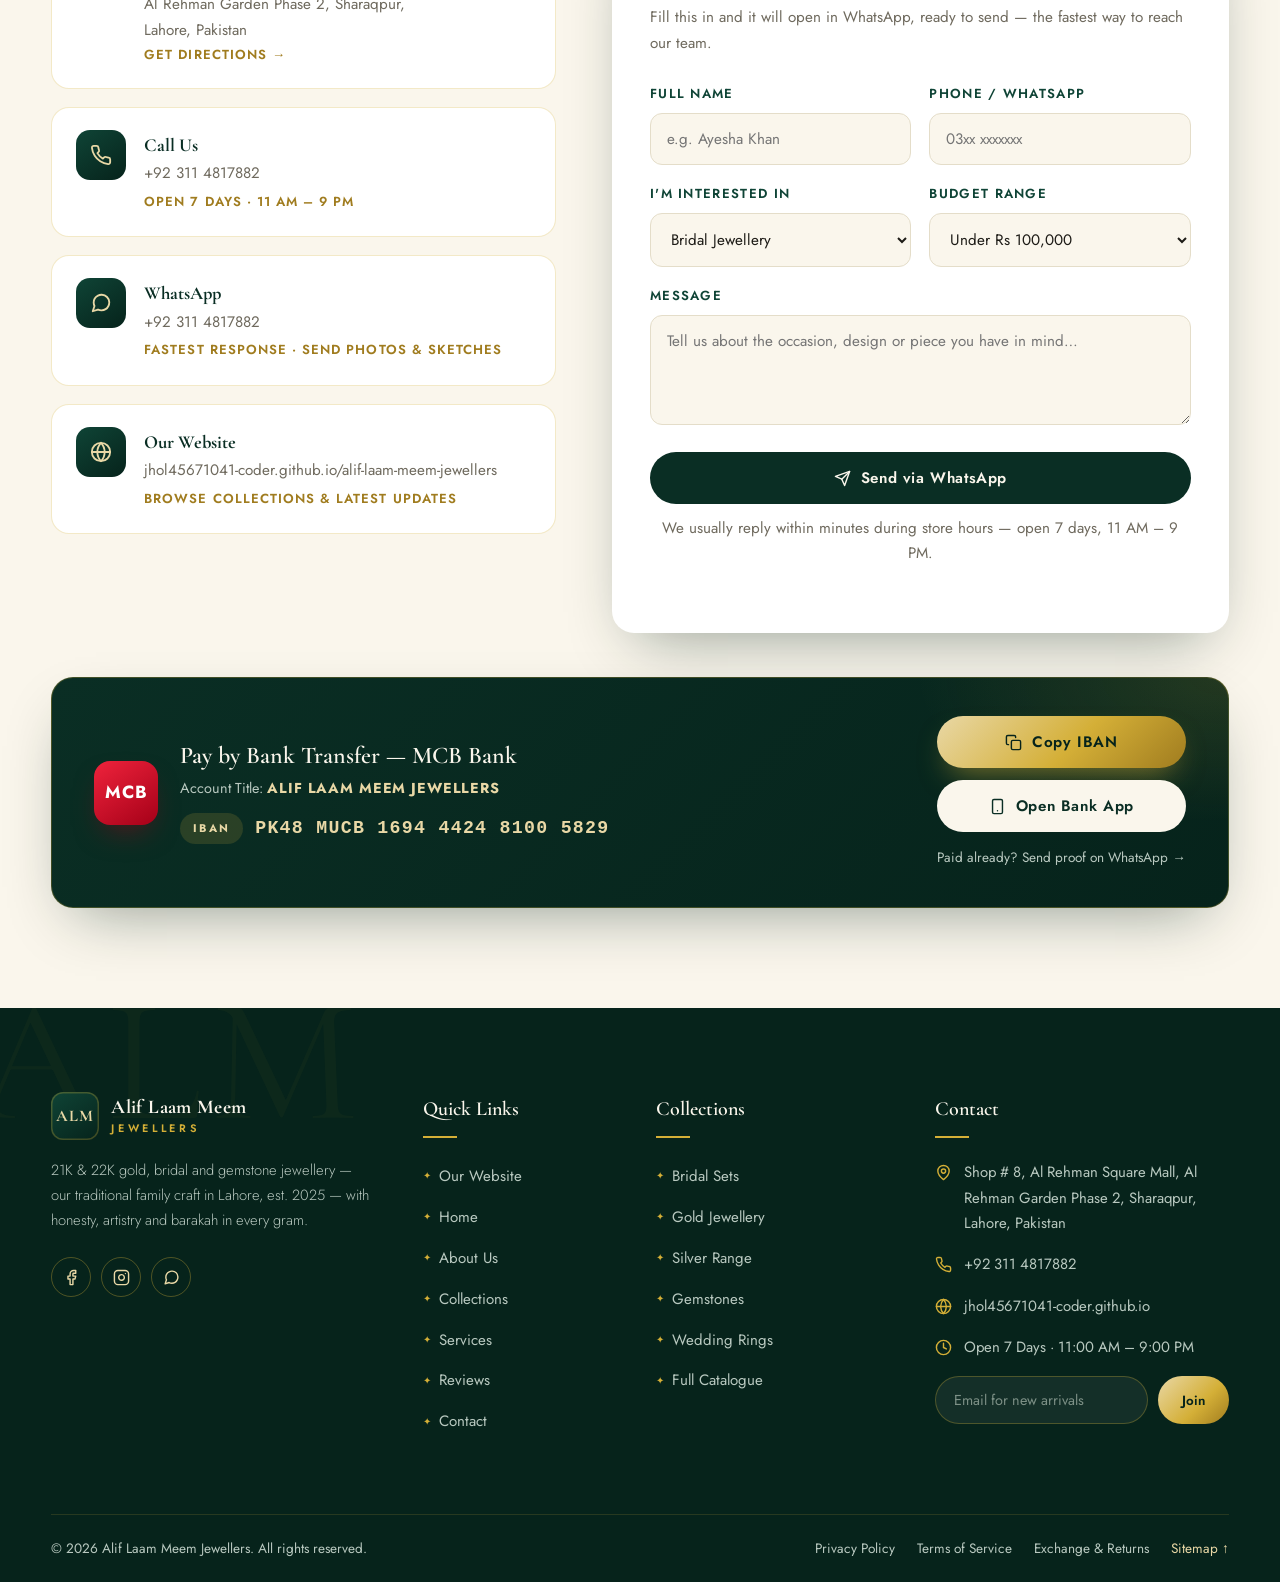
==== commit 0eb821e2: "Remove home delivery service, replace with private appointments and live gold rate Co-authored-by: a" ====
--- a/index.html
+++ b/index.html
@@ -4,14 +4,14 @@
   <meta charset="UTF-8" />
   <meta name="viewport" content="width=device-width, initial-scale=1.0" />
   <title>Alif Laam Meem Jewellers — 21K Gold &amp; Bridal Jewellery, Lahore</title>
-  <meta name="description" content="Alif Laam Meem Jewellers — 21K & 22K gold, bridal sets, silver & gemstone jewellery in Lahore. Custom design, repair, gold exchange & free home delivery." />
+  <meta name="description" content="Alif Laam Meem Jewellers — 21K & 22K gold, bridal sets, silver & gemstone jewellery in Lahore. Custom design, repair & gold exchange." />
   <meta name="keywords" content="gold jewellery Lahore, bridal jewellery, 21K gold, 22K gold, Alif Laam Meem Jewellers" />
   <meta name="theme-color" content="#0a2e24" />
 
   <!-- Open Graph -->
   <meta property="og:type" content="website" />
   <meta property="og:title" content="Alif Laam Meem Jewellers — Timeless Gold & Bridal Jewellery" />
-  <meta property="og:description" content="21K &amp; 22K gold, bridal sets, silver & gemstone jewellery. Custom design, repair & free delivery across Lahore." />
+  <meta property="og:description" content="21K &amp; 22K gold, bridal sets, silver & gemstone jewellery. Custom design, repair & gold exchange — Lahore." />
   <meta property="og:image" content="assets/images/hero.jpg" />
   <meta property="og:url" content="https://jhol45671041-coder.github.io/alif-laam-meem-jewellers/" />
 
@@ -802,8 +802,8 @@
     <!-- ============ Marquee ============ -->
     <div class="marquee" aria-hidden="true">
       <div class="marquee-track">
-        <span>21K Gold <i>✦</i> 22K Gold <i>✦</i> Bridal Sets <i>✦</i> 925 Silver <i>✦</i> Gemstones <i>✦</i> Custom Design <i>✦</i> Free Home Delivery <i>✦</i> Gold Exchange <i>✦</i> 100% 21K Guarantee <i>✦</i></span>
-        <span>21K Gold <i>✦</i> 22K Gold <i>✦</i> Bridal Sets <i>✦</i> 925 Silver <i>✦</i> Gemstones <i>✦</i> Custom Design <i>✦</i> Free Home Delivery <i>✦</i> Gold Exchange <i>✦</i> 100% 21K Guarantee <i>✦</i></span>
+        <span>21K Gold <i>✦</i> 22K Gold <i>✦</i> Bridal Sets <i>✦</i> 925 Silver <i>✦</i> Gemstones <i>✦</i> Custom Design <i>✦</i> Gold Exchange <i>✦</i> 100% 21K Guarantee <i>✦</i></span>
+        <span>21K Gold <i>✦</i> 22K Gold <i>✦</i> Bridal Sets <i>✦</i> 925 Silver <i>✦</i> Gemstones <i>✦</i> Custom Design <i>✦</i> Gold Exchange <i>✦</i> 100% 21K Guarantee <i>✦</i></span>
       </div>
     </div>
 
@@ -1026,10 +1026,10 @@
             <a href="https://wa.me/923114817882?text=Assalam%20o%20Alaikum!%20I%20have%20a%20question%20about%20purity%20testing." target="_blank" rel="noopener">Ask About Testing <svg viewBox="0 0 24 24" fill="none" stroke="currentColor" stroke-width="2" stroke-linecap="round" stroke-linejoin="round"><path d="M5 12h14"/><path d="m12 5 7 7-7 7"/></svg></a>
           </div>
           <div class="service-card reveal reveal-delay-2">
-            <div class="service-icon"><svg viewBox="0 0 24 24" fill="none" stroke="currentColor" stroke-width="1.8" stroke-linecap="round" stroke-linejoin="round"><rect x="1" y="3" width="15" height="13" rx="2"/><path d="M16 8h4l3 3v5h-7V8z"/><circle cx="5.5" cy="18.5" r="2.5"/><circle cx="18.5" cy="18.5" r="2.5"/></svg></div>
-            <h3>Free Home Delivery</h3>
-            <p>Insured, secure delivery across Lahore &amp; nationwide — try the piece at home before you pay.</p>
-            <a href="https://wa.me/923114817882?text=Assalam%20o%20Alaikum!%20I%20would%20like%20home%20delivery%20for%20a%20trial." target="_blank" rel="noopener">Book a Home Trial <svg viewBox="0 0 24 24" fill="none" stroke="currentColor" stroke-width="2" stroke-linecap="round" stroke-linejoin="round"><path d="M5 12h14"/><path d="m12 5 7 7-7 7"/></svg></a>
+            <div class="service-icon"><svg viewBox="0 0 24 24" fill="none" stroke="currentColor" stroke-width="1.8" stroke-linecap="round" stroke-linejoin="round"><rect x="3" y="4" width="18" height="18" rx="2"/><line x1="16" y1="2" x2="16" y2="6"/><line x1="8" y1="2" x2="8" y2="6"/><line x1="3" y1="10" x2="21" y2="10"/></svg></div>
+            <h3>Private Appointments</h3>
+            <p>Book a private family appointment — we prepare a curated selection for you before you arrive.</p>
+            <a href="https://wa.me/923114817882?text=Assalam%20o%20Alaikum!%20I%20would%20like%20to%20book%20a%20private%20appointment." target="_blank" rel="noopener">Book an Appointment <svg viewBox="0 0 24 24" fill="none" stroke="currentColor" stroke-width="2" stroke-linecap="round" stroke-linejoin="round"><path d="M5 12h14"/><path d="m12 5 7 7-7 7"/></svg></a>
           </div>
         </div>
       </div>
@@ -1044,9 +1044,9 @@
           <p>Every piece tested &amp; guaranteed 21K</p>
         </div>
         <div class="trust-item reveal reveal-delay-1">
-          <svg viewBox="0 0 24 24" fill="none" stroke-width="1.6" stroke-linecap="round" stroke-linejoin="round"><path d="M12 22s8-4 8-10V5l-8-3-8 3v7c0 6 8 10 8 10z"/></svg>
-          <h4>Insured Delivery</h4>
-          <p>Fully insured &amp; discreet doorstep service</p>
+          <svg viewBox="0 0 24 24" fill="none" stroke-width="1.6" stroke-linecap="round" stroke-linejoin="round"><polyline points="22 7 13.5 15.5 8.5 10.5 2 17"/><polyline points="16 7 22 7 22 13"/></svg>
+          <h4>Live Gold Rate</h4>
+          <p>Updated daily, transparent making charges</p>
         </div>
         <div class="trust-item reveal reveal-delay-2">
           <svg viewBox="0 0 24 24" fill="none" stroke-width="1.6" stroke-linecap="round" stroke-linejoin="round"><path d="M3 9l9-7 9 7v11a2 2 0 0 1-2 2H5a2 2 0 0 1-2-2z"/><polyline points="9 22 9 12 15 12 15 22"/></svg>
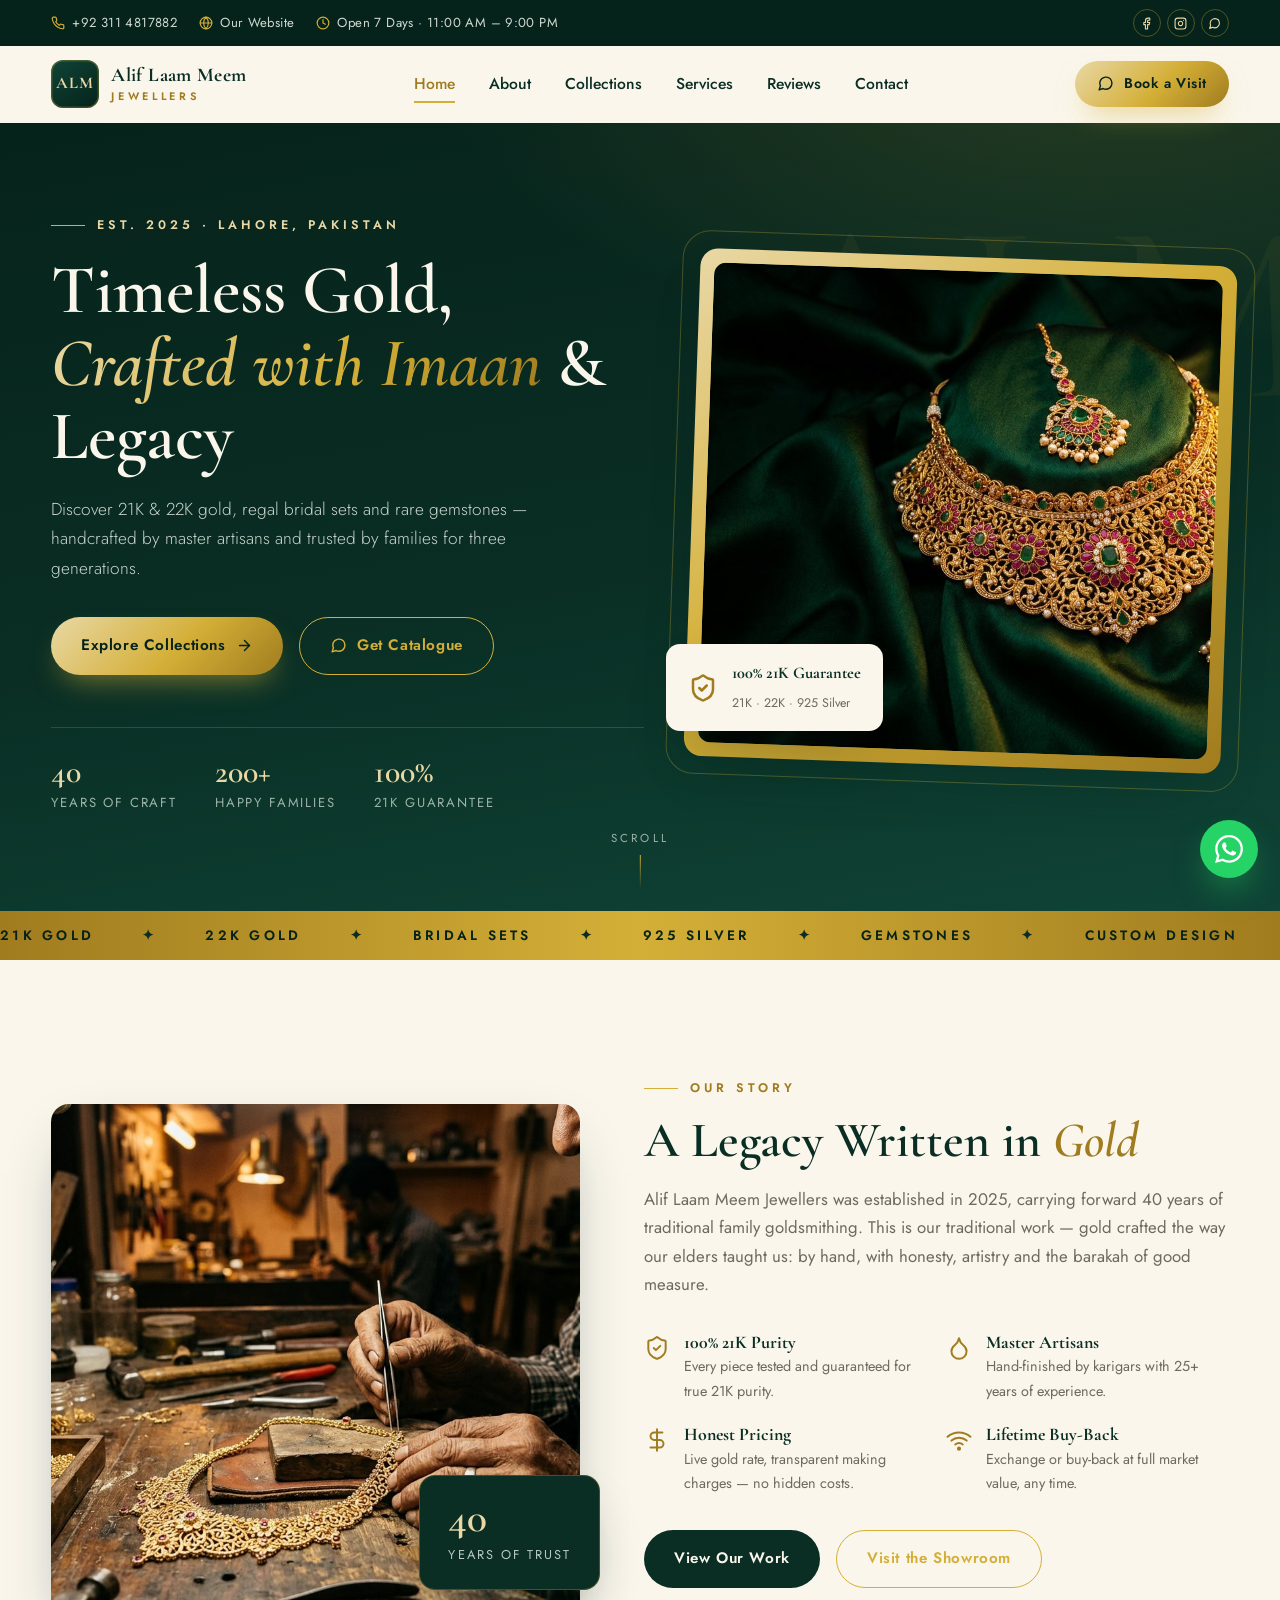
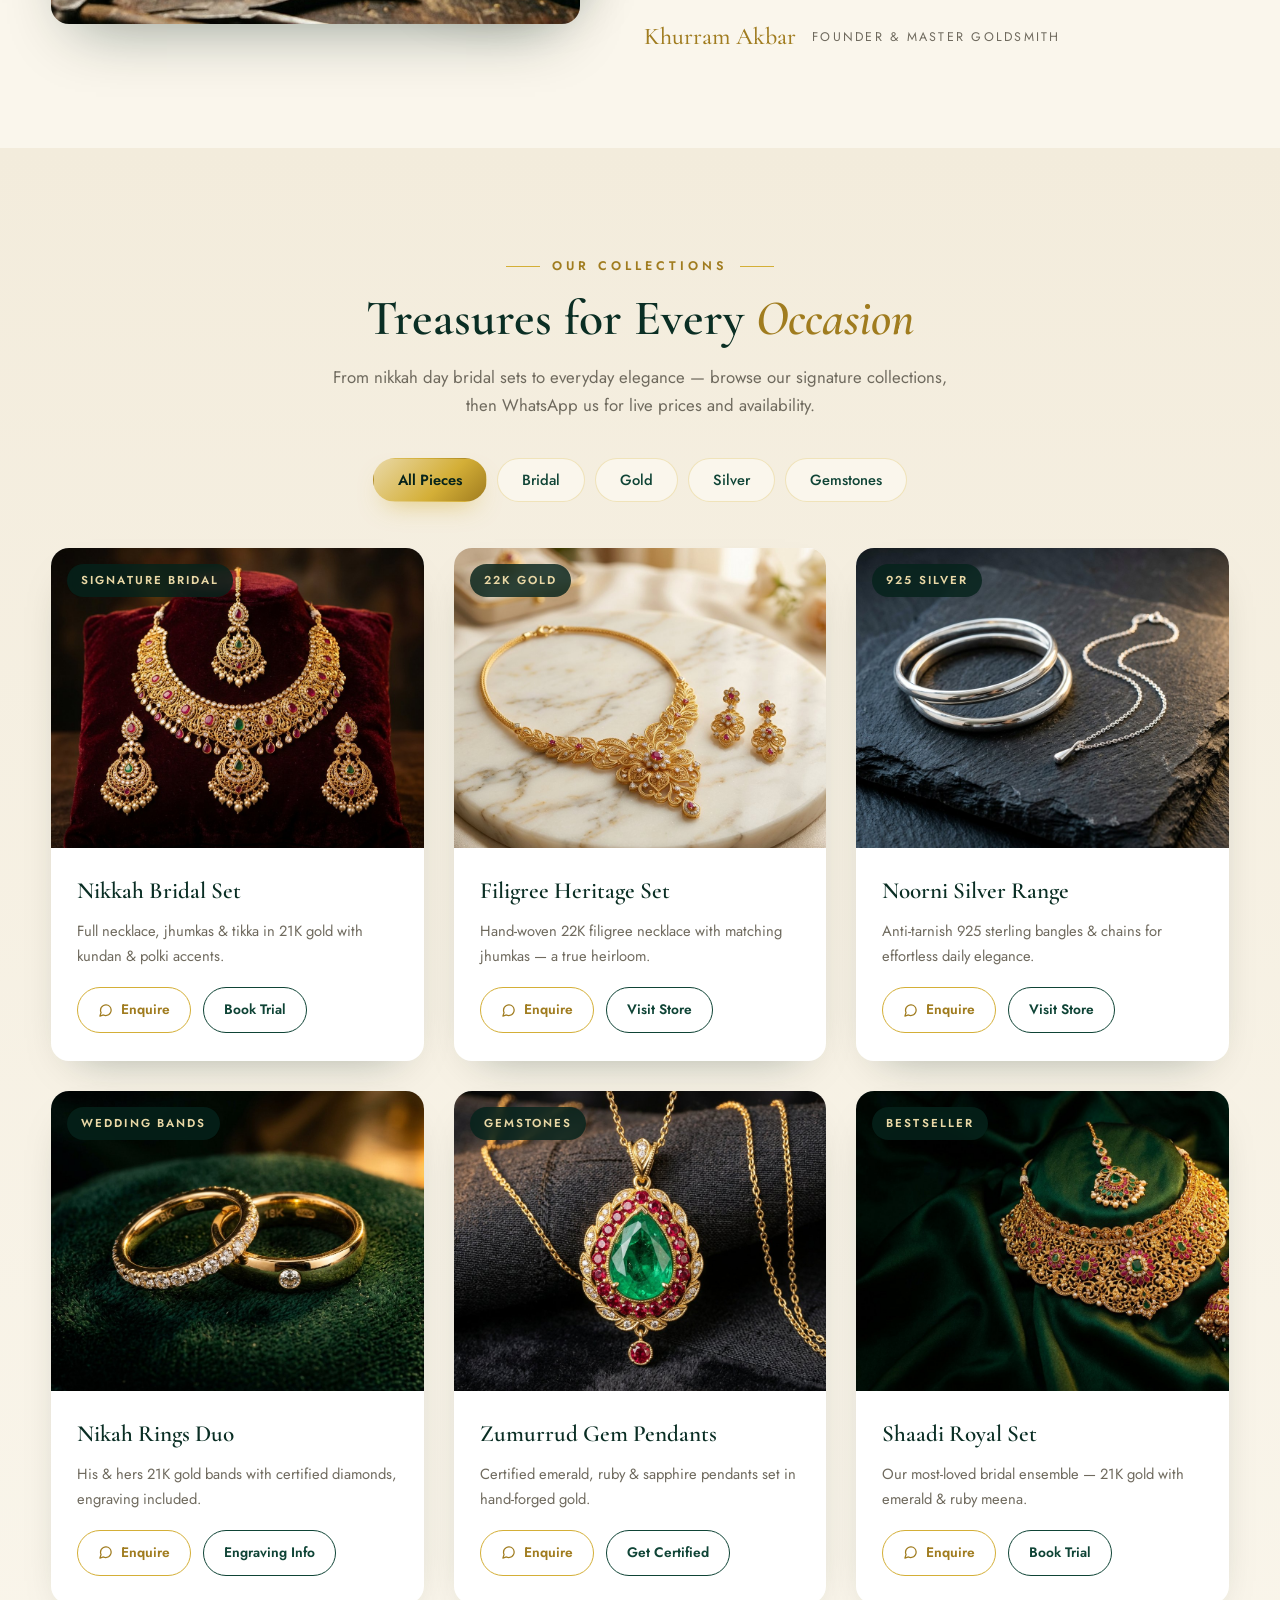
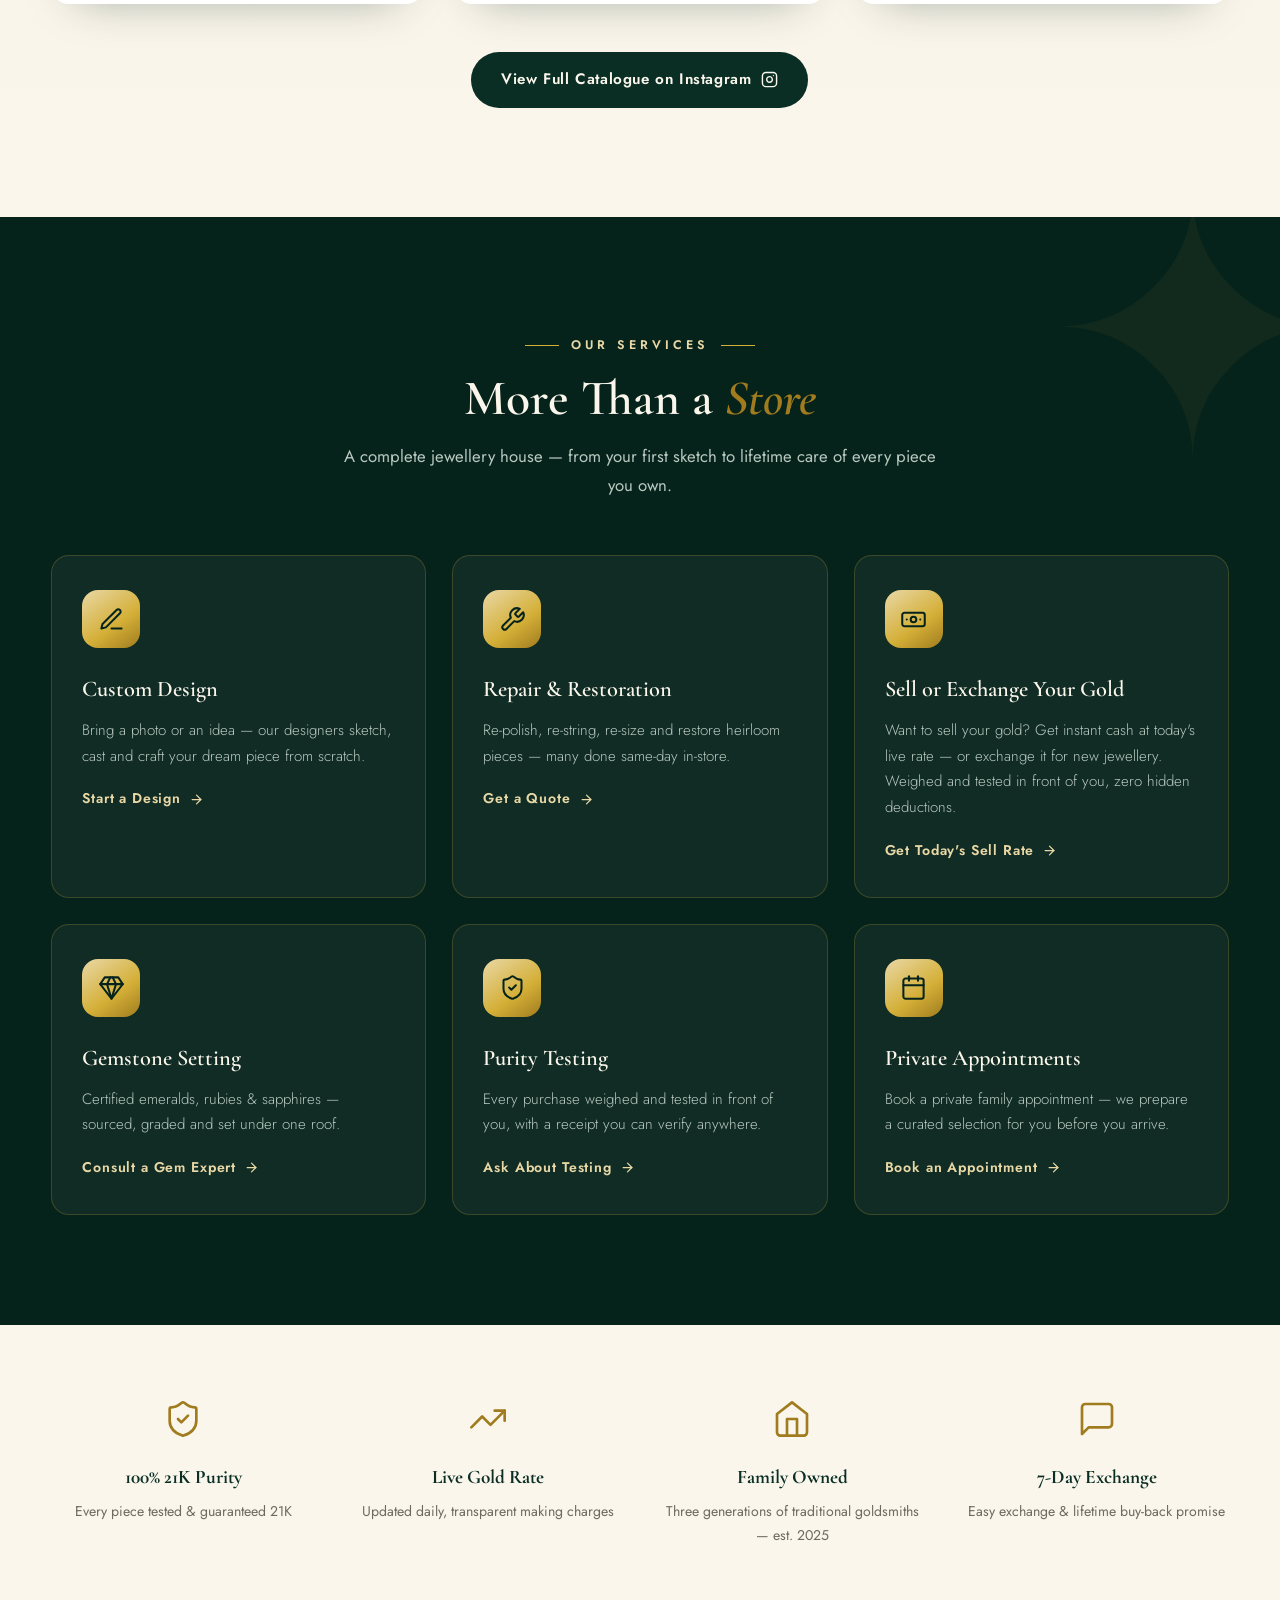
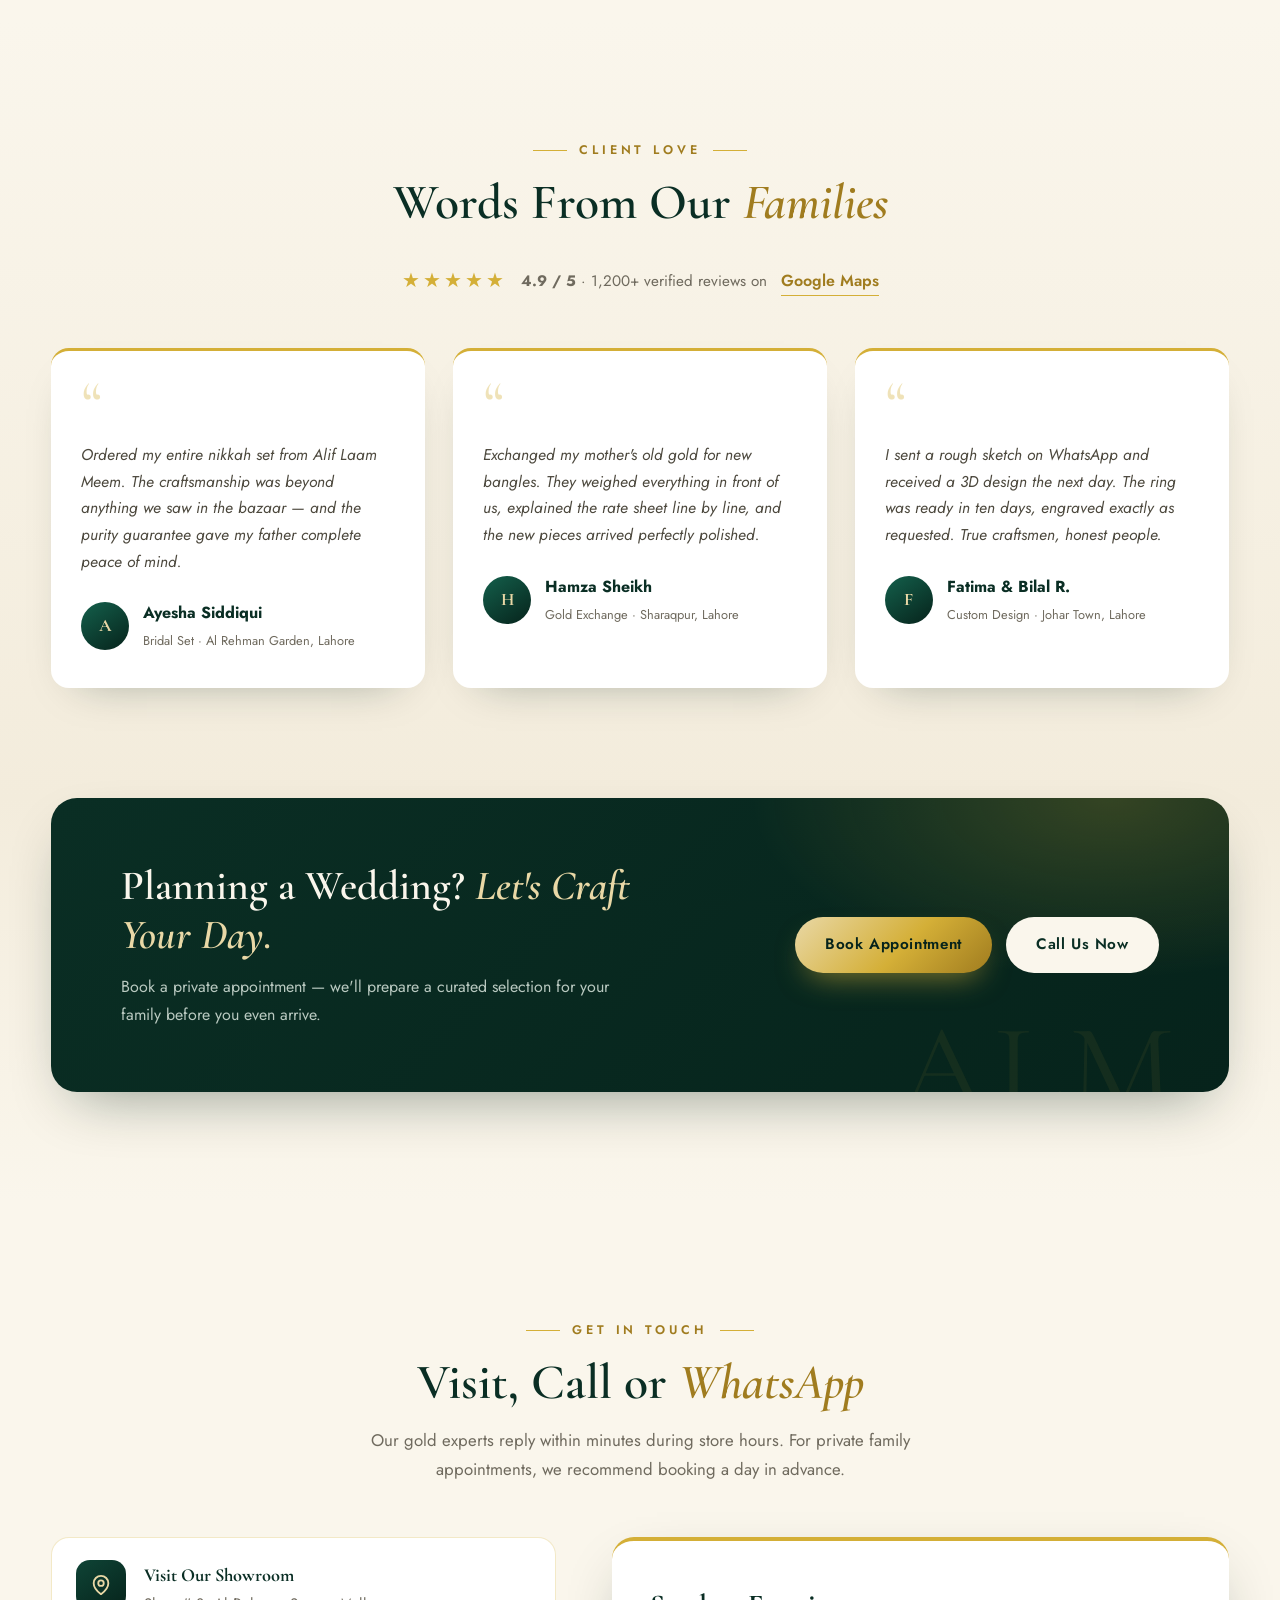
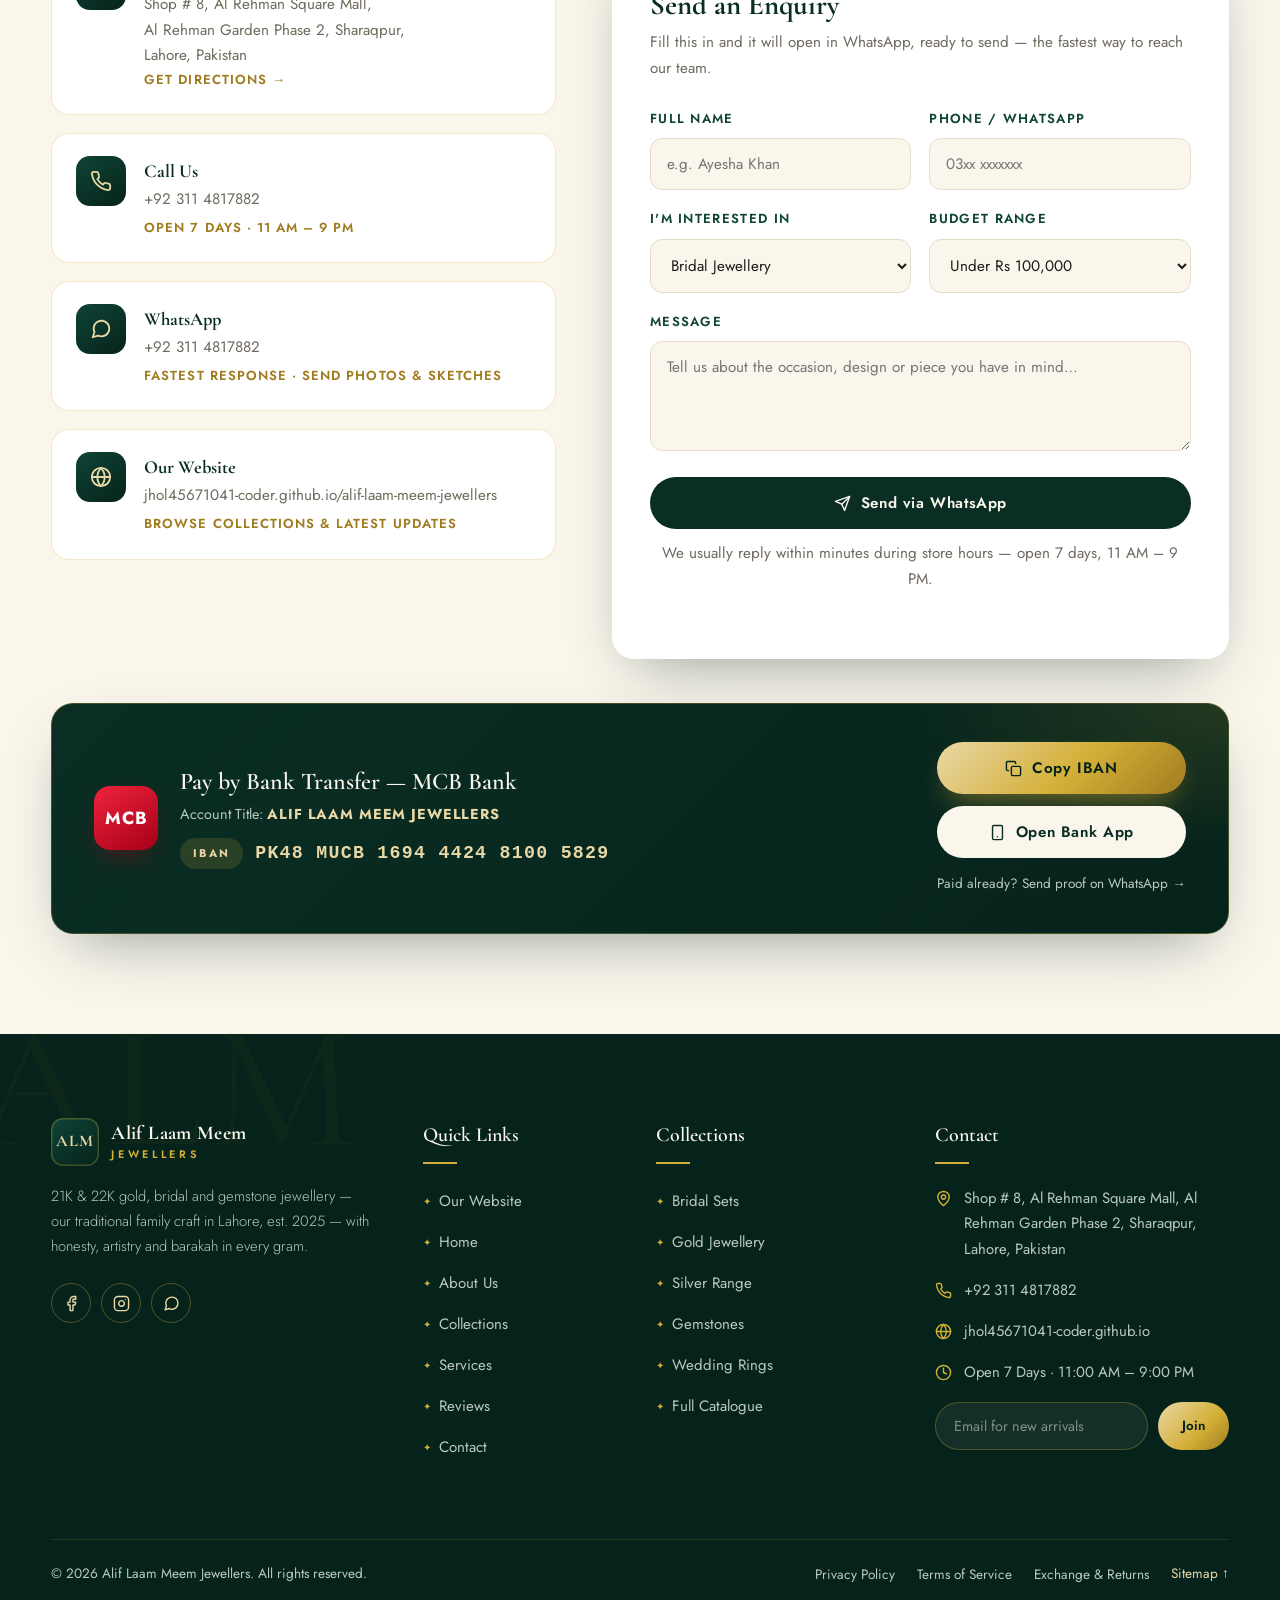
==== commit f627b6bc: "Add sell your gold service with WhatsApp rate enquiry Co-authored-by: arena-agent <297053741+arena-a" ====
--- a/index.html
+++ b/index.html
@@ -4,14 +4,14 @@
   <meta charset="UTF-8" />
   <meta name="viewport" content="width=device-width, initial-scale=1.0" />
   <title>Alif Laam Meem Jewellers — 21K Gold &amp; Bridal Jewellery, Lahore</title>
-  <meta name="description" content="Alif Laam Meem Jewellers — 21K & 22K gold, bridal sets, silver & gemstone jewellery in Lahore. Custom design, repair & gold exchange." />
+  <meta name="description" content="Alif Laam Meem Jewellers — 21K & 22K gold, bridal sets, silver & gemstone jewellery in Lahore. Custom design, repair, buy & sell gold." />
   <meta name="keywords" content="gold jewellery Lahore, bridal jewellery, 21K gold, 22K gold, Alif Laam Meem Jewellers" />
   <meta name="theme-color" content="#0a2e24" />
 
   <!-- Open Graph -->
   <meta property="og:type" content="website" />
   <meta property="og:title" content="Alif Laam Meem Jewellers — Timeless Gold & Bridal Jewellery" />
-  <meta property="og:description" content="21K &amp; 22K gold, bridal sets, silver & gemstone jewellery. Custom design, repair & gold exchange — Lahore." />
+  <meta property="og:description" content="21K &amp; 22K gold, bridal sets, silver & gemstone jewellery. Custom design, repair, buy & sell gold — Lahore." />
   <meta property="og:image" content="assets/images/hero.jpg" />
   <meta property="og:url" content="https://jhol45671041-coder.github.io/alif-laam-meem-jewellers/" />
 
@@ -802,8 +802,8 @@
     <!-- ============ Marquee ============ -->
     <div class="marquee" aria-hidden="true">
       <div class="marquee-track">
-        <span>21K Gold <i>✦</i> 22K Gold <i>✦</i> Bridal Sets <i>✦</i> 925 Silver <i>✦</i> Gemstones <i>✦</i> Custom Design <i>✦</i> Gold Exchange <i>✦</i> 100% 21K Guarantee <i>✦</i></span>
-        <span>21K Gold <i>✦</i> 22K Gold <i>✦</i> Bridal Sets <i>✦</i> 925 Silver <i>✦</i> Gemstones <i>✦</i> Custom Design <i>✦</i> Gold Exchange <i>✦</i> 100% 21K Guarantee <i>✦</i></span>
+        <span>21K Gold <i>✦</i> 22K Gold <i>✦</i> Bridal Sets <i>✦</i> 925 Silver <i>✦</i> Gemstones <i>✦</i> Custom Design <i>✦</i> Sell Your Gold <i>✦</i> 100% 21K Guarantee <i>✦</i></span>
+        <span>21K Gold <i>✦</i> 22K Gold <i>✦</i> Bridal Sets <i>✦</i> 925 Silver <i>✦</i> Gemstones <i>✦</i> Custom Design <i>✦</i> Sell Your Gold <i>✦</i> 100% 21K Guarantee <i>✦</i></span>
       </div>
     </div>
 
@@ -1008,10 +1008,10 @@
             <a href="https://wa.me/923114817882?text=Assalam%20o%20Alaikum!%20I%20need%20a%20repair%20or%20restoration%20quote." target="_blank" rel="noopener">Get a Quote <svg viewBox="0 0 24 24" fill="none" stroke="currentColor" stroke-width="2" stroke-linecap="round" stroke-linejoin="round"><path d="M5 12h14"/><path d="m12 5 7 7-7 7"/></svg></a>
           </div>
           <div class="service-card reveal reveal-delay-2">
-            <div class="service-icon"><svg viewBox="0 0 24 24" fill="none" stroke="currentColor" stroke-width="1.8" stroke-linecap="round" stroke-linejoin="round"><path d="M17 2.1l4 4-1.6 1.6-4-4z"/><path d="M4 14l8-8 6 6-8 8H4z"/><path d="M10 6.9l.7.7"/></svg></div>
-            <h3>Gold Exchange</h3>
-            <p>Swap old gold for new at live market rates with zero hidden deductions — fully weighed in front of you.</p>
-            <a href="https://wa.me/923114817882?text=Assalam%20o%20Alaikum!%20I%20would%20like%20to%20exchange%20gold.%20What%20is%20today's%20rate%3F" target="_blank" rel="noopener">Check Today's Rate <svg viewBox="0 0 24 24" fill="none" stroke="currentColor" stroke-width="2" stroke-linecap="round" stroke-linejoin="round"><path d="M5 12h14"/><path d="m12 5 7 7-7 7"/></svg></a>
+            <div class="service-icon"><svg viewBox="0 0 24 24" fill="none" stroke="currentColor" stroke-width="1.8" stroke-linecap="round" stroke-linejoin="round"><rect x="2" y="6" width="20" height="12" rx="2"/><circle cx="12" cy="12" r="2.5"/><path d="M6 12h.01M18 12h.01"/></svg></div>
+            <h3>Sell or Exchange Your Gold</h3>
+            <p>Want to sell your gold? Get instant cash at today's live rate — or exchange it for new jewellery. Weighed and tested in front of you, zero hidden deductions.</p>
+            <a href="https://wa.me/923114817882?text=Assalam%20o%20Alaikum!%20I%20want%20to%20sell%20my%20old%20gold.%20What%20is%20today's%20selling%20rate%3F" target="_blank" rel="noopener">Get Today's Sell Rate <svg viewBox="0 0 24 24" fill="none" stroke="currentColor" stroke-width="2" stroke-linecap="round" stroke-linejoin="round"><path d="M5 12h14"/><path d="m12 5 7 7-7 7"/></svg></a>
           </div>
           <div class="service-card reveal">
             <div class="service-icon"><svg viewBox="0 0 24 24" fill="none" stroke="currentColor" stroke-width="1.8" stroke-linecap="round" stroke-linejoin="round"><path d="M6 3h12l4 6-10 13L2 9z"/><path d="M11 3 8 9l4 13 4-13-3-6"/><path d="M2 9h20"/></svg></div>
@@ -1185,7 +1185,7 @@
                   <option>Silver Jewellery</option>
                   <option>Gemstones</option>
                   <option>Custom Design</option>
-                  <option>Gold Exchange / Buy-Back</option>
+                  <option>Sell My Gold / Exchange</option>
                   <option>Repair &amp; Restoration</option>
                   <option>Other</option>
                 </select>
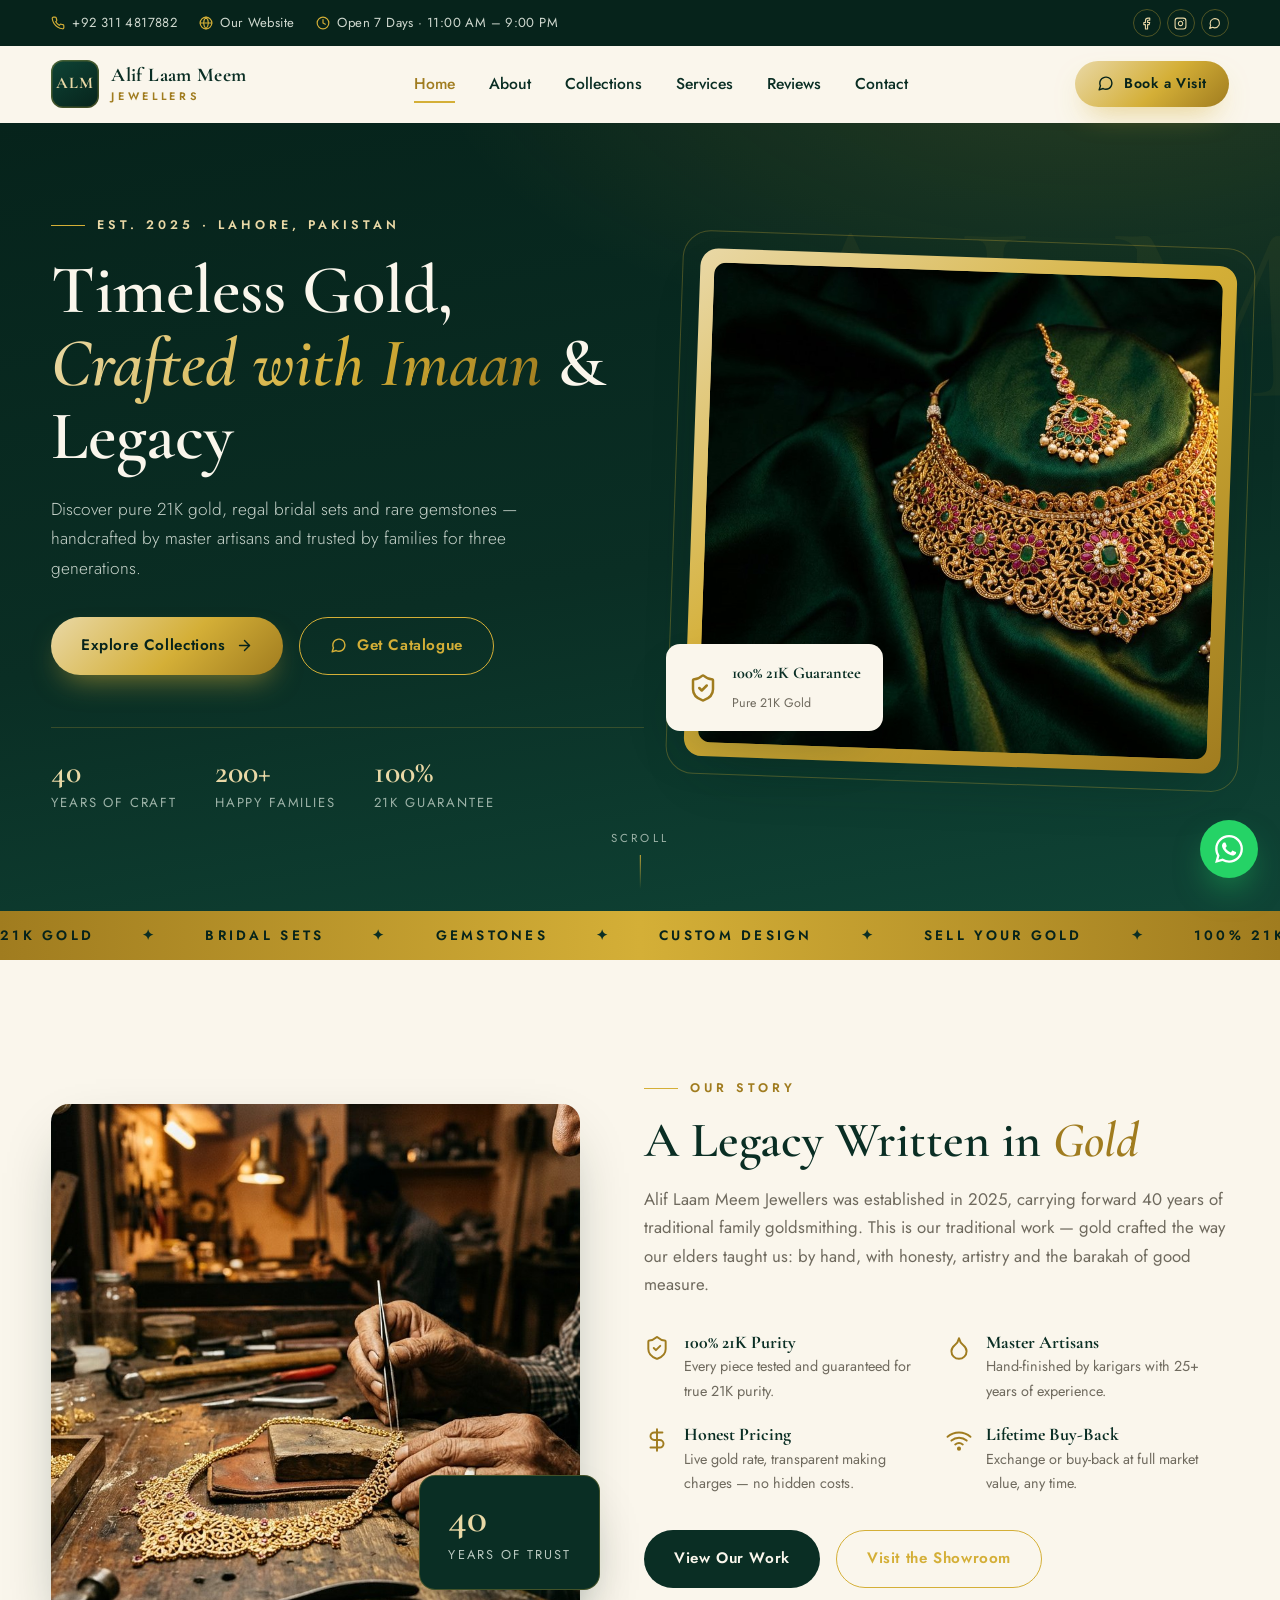
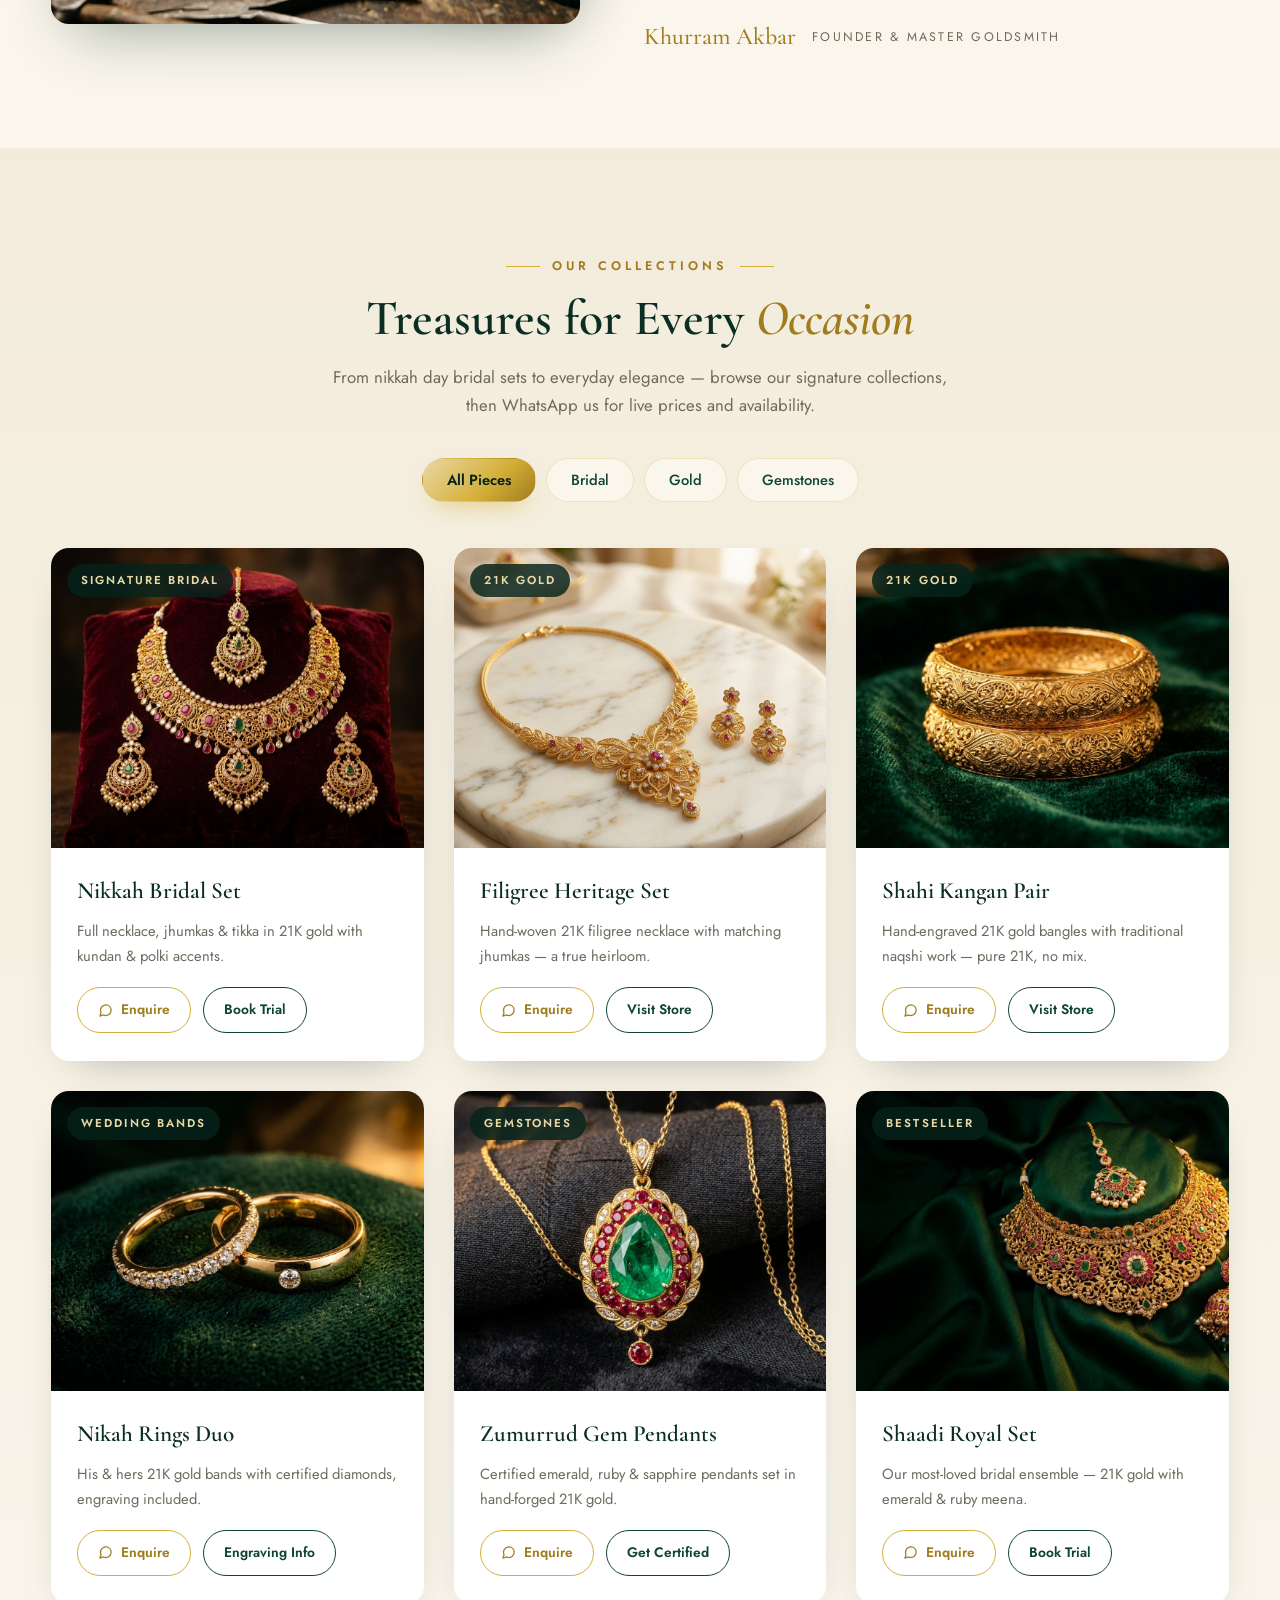
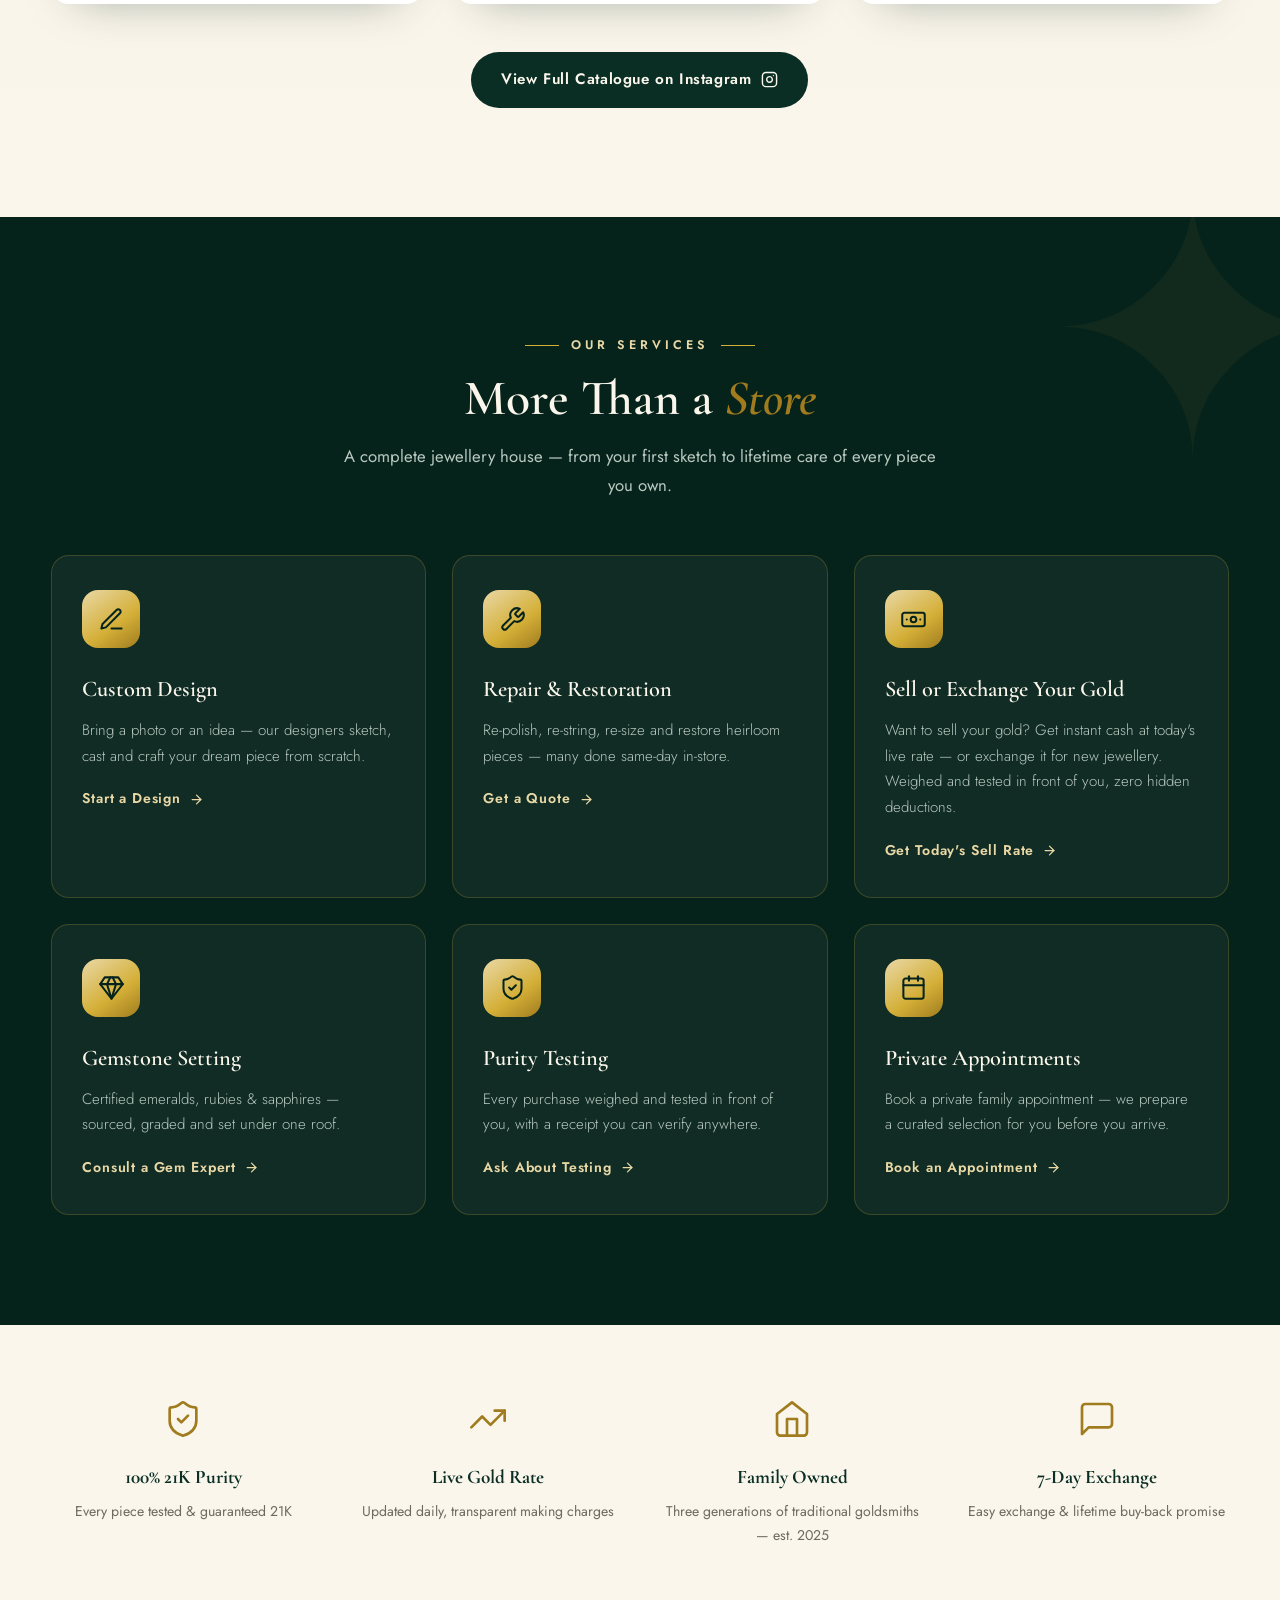
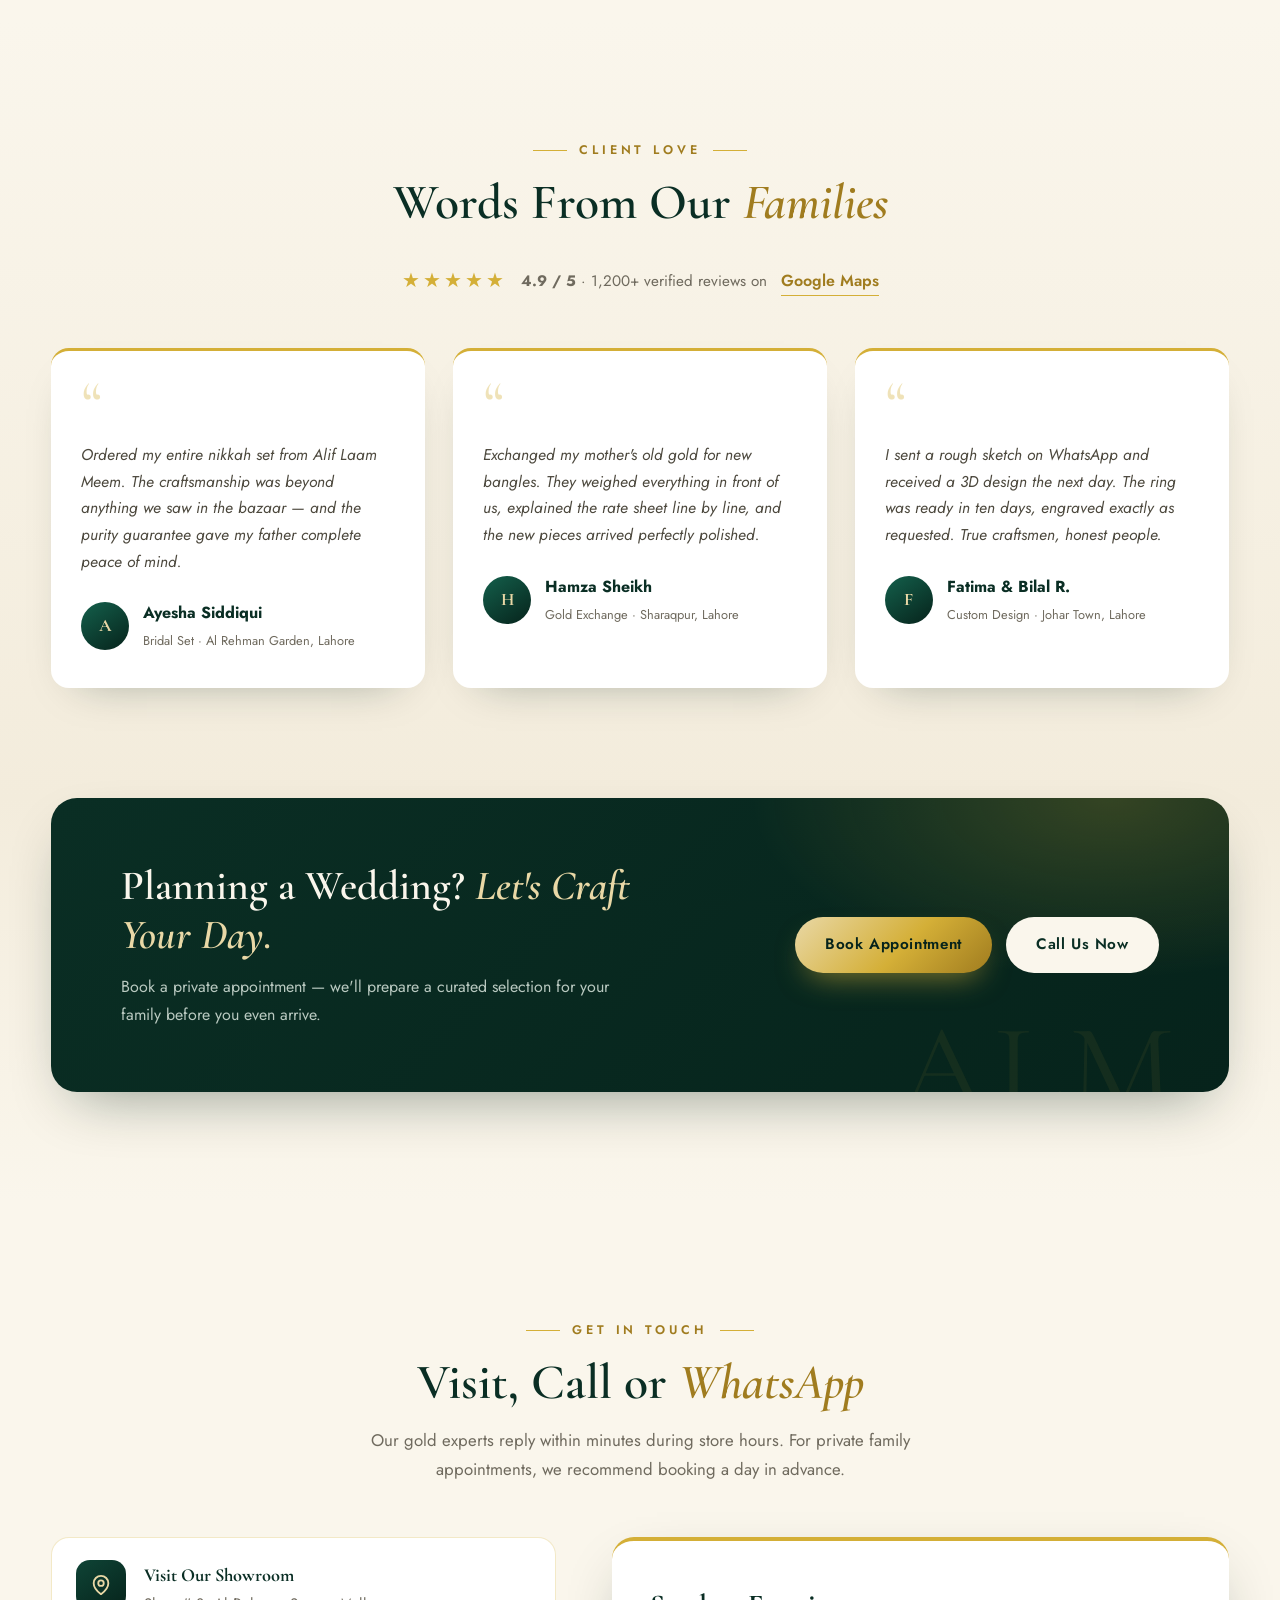
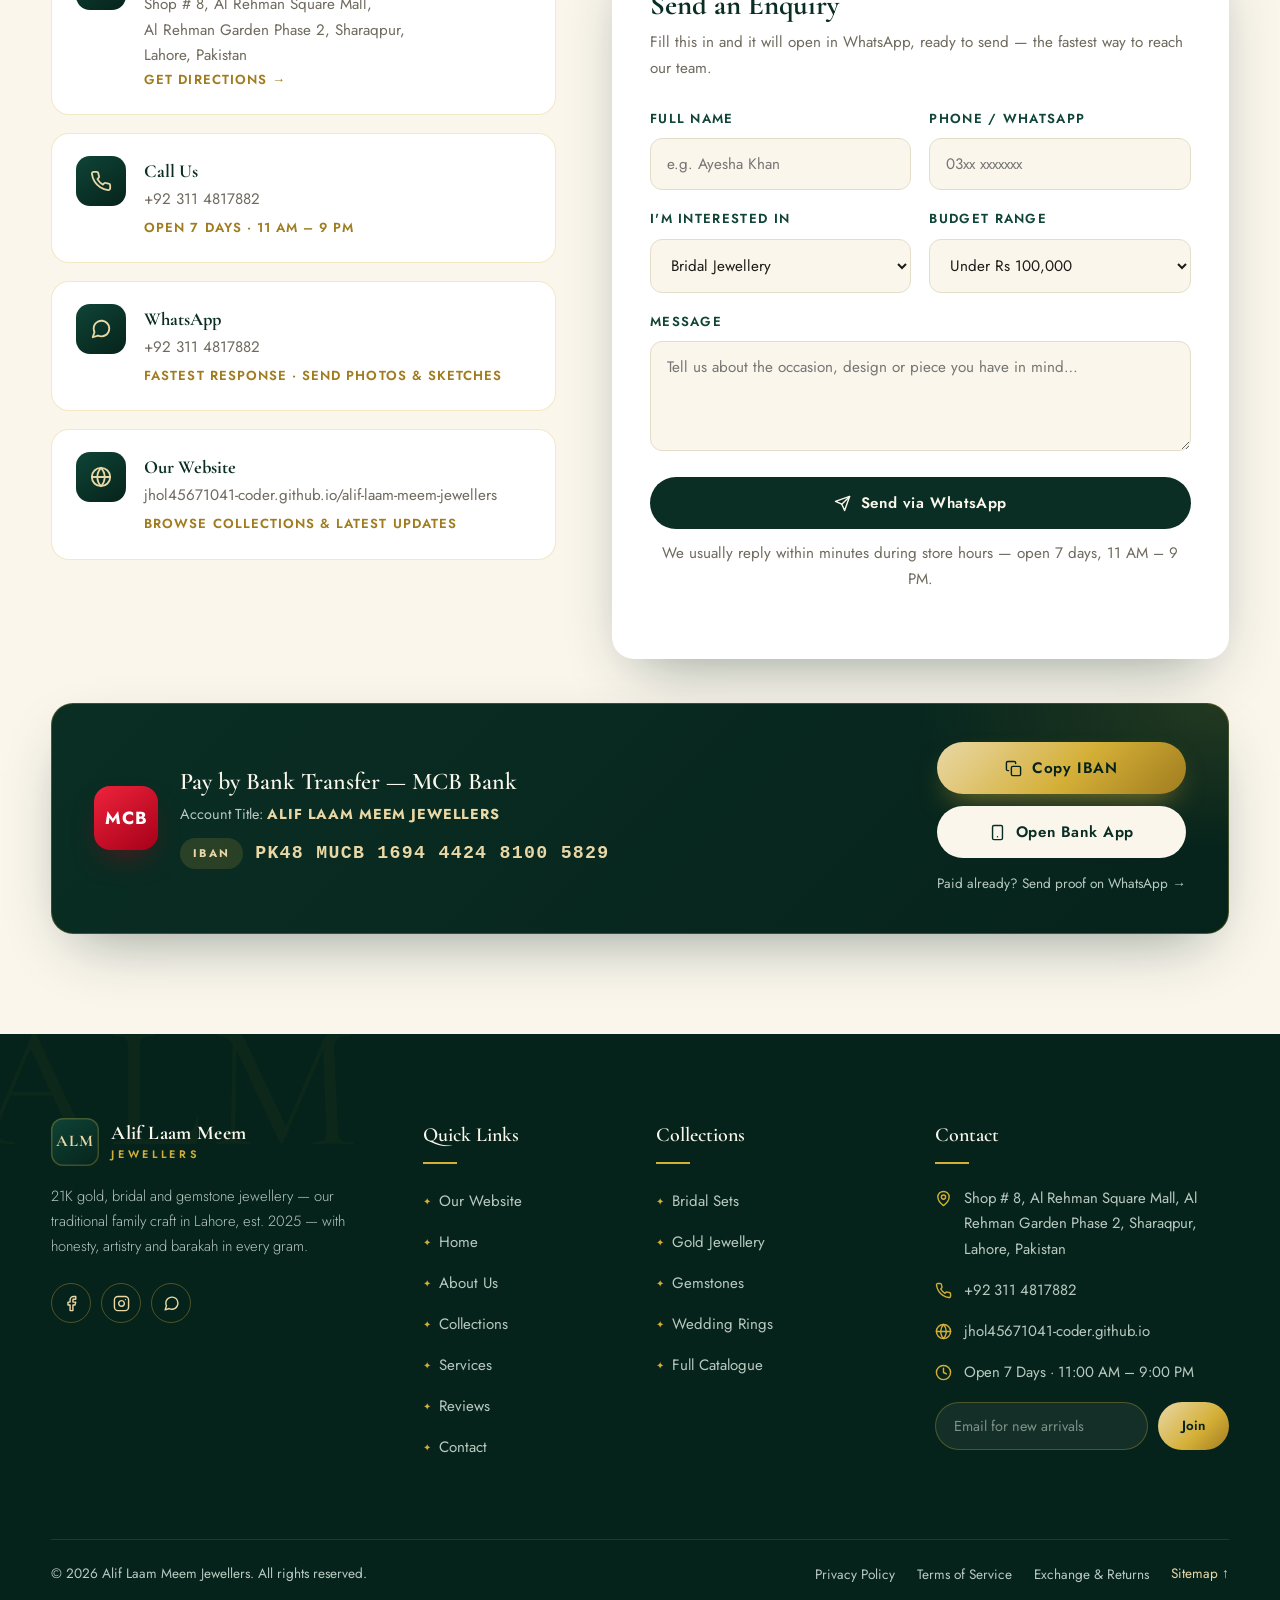
==== commit 86c5726d: "Make site 21K gold only: remove 22K and silver, add 21K bangles card Co-authored-by: arena-agent <29" ====
--- a/index.html
+++ b/index.html
@@ -4,14 +4,14 @@
   <meta charset="UTF-8" />
   <meta name="viewport" content="width=device-width, initial-scale=1.0" />
   <title>Alif Laam Meem Jewellers — 21K Gold &amp; Bridal Jewellery, Lahore</title>
-  <meta name="description" content="Alif Laam Meem Jewellers — 21K & 22K gold, bridal sets, silver & gemstone jewellery in Lahore. Custom design, repair, buy & sell gold." />
-  <meta name="keywords" content="gold jewellery Lahore, bridal jewellery, 21K gold, 22K gold, Alif Laam Meem Jewellers" />
+  <meta name="description" content="Alif Laam Meem Jewellers — Pure 21K gold, bridal sets & gemstone jewellery in Lahore. Custom design, repair, buy & sell gold." />
+  <meta name="keywords" content="gold jewellery Lahore, bridal jewellery, 21K gold, Alif Laam Meem Jewellers" />
   <meta name="theme-color" content="#0a2e24" />
 
   <!-- Open Graph -->
   <meta property="og:type" content="website" />
   <meta property="og:title" content="Alif Laam Meem Jewellers — Timeless Gold & Bridal Jewellery" />
-  <meta property="og:description" content="21K &amp; 22K gold, bridal sets, silver & gemstone jewellery. Custom design, repair, buy & sell gold — Lahore." />
+  <meta property="og:description" content="Pure 21K gold, bridal sets & gemstone jewellery. Custom design, repair, buy & sell gold — Lahore." />
   <meta property="og:image" content="assets/images/hero.jpg" />
   <meta property="og:url" content="https://jhol45671041-coder.github.io/alif-laam-meem-jewellers/" />
 
@@ -770,7 +770,7 @@
         <div class="hero-copy">
           <span class="eyebrow">Est. 2025 · Lahore, Pakistan</span>
           <h1>Timeless Gold, <em>Crafted with Imaan</em> &amp; Legacy</h1>
-          <p>Discover 21K &amp; 22K gold, regal bridal sets and rare gemstones — handcrafted by master artisans and trusted by families for three generations.</p>
+          <p>Discover pure 21K gold, regal bridal sets and rare gemstones — handcrafted by master artisans and trusted by families for three generations.</p>
           <div class="hero-actions">
             <a href="#collections" class="btn btn-gold">Explore Collections
               <svg viewBox="0 0 24 24" fill="none" stroke="currentColor" stroke-width="2" stroke-linecap="round" stroke-linejoin="round"><path d="M5 12h14"/><path d="m12 5 7 7-7 7"/></svg>
@@ -792,7 +792,7 @@
           </div>
           <div class="hero-badge">
             <svg viewBox="0 0 24 24" fill="none" stroke-width="2" stroke-linecap="round" stroke-linejoin="round"><path d="M20 13c0 5-3.5 7.5-7.66 8.95a1 1 0 0 1-.67-.01C7.5 20.5 4 18 4 13V6a1 1 0 0 1 1-1c2 0 4.5-1.2 6.24-2.72a1.17 1.17 0 0 1 1.52 0C14.51 3.81 17 5 19 5a1 1 0 0 1 1 1z"/><path d="m9 12 2 2 4-4"/></svg>
-            <div><strong>100% 21K Guarantee</strong><small>21K · 22K · 925 Silver</small></div>
+            <div><strong>100% 21K Guarantee</strong><small>Pure 21K Gold</small></div>
           </div>
         </div>
       </div>
@@ -802,8 +802,8 @@
     <!-- ============ Marquee ============ -->
     <div class="marquee" aria-hidden="true">
       <div class="marquee-track">
-        <span>21K Gold <i>✦</i> 22K Gold <i>✦</i> Bridal Sets <i>✦</i> 925 Silver <i>✦</i> Gemstones <i>✦</i> Custom Design <i>✦</i> Sell Your Gold <i>✦</i> 100% 21K Guarantee <i>✦</i></span>
-        <span>21K Gold <i>✦</i> 22K Gold <i>✦</i> Bridal Sets <i>✦</i> 925 Silver <i>✦</i> Gemstones <i>✦</i> Custom Design <i>✦</i> Sell Your Gold <i>✦</i> 100% 21K Guarantee <i>✦</i></span>
+        <span>21K Gold <i>✦</i> Bridal Sets <i>✦</i> Gemstones <i>✦</i> Custom Design <i>✦</i> Sell Your Gold <i>✦</i> 100% 21K Guarantee <i>✦</i></span>
+        <span>21K Gold <i>✦</i> Bridal Sets <i>✦</i> Gemstones <i>✦</i> Custom Design <i>✦</i> Sell Your Gold <i>✦</i> 100% 21K Guarantee <i>✦</i></span>
       </div>
     </div>
 
@@ -863,7 +863,6 @@
           <button class="filter-btn active" data-filter="all">All Pieces</button>
           <button class="filter-btn" data-filter="bridal">Bridal</button>
           <button class="filter-btn" data-filter="gold">Gold</button>
-          <button class="filter-btn" data-filter="silver">Silver</button>
           <button class="filter-btn" data-filter="gems">Gemstones</button>
         </div>
         <div class="collection-grid" id="collectionGrid">
@@ -888,12 +887,12 @@
 
           <article class="collection-card show reveal reveal-delay-1" data-category="gold">
             <div class="card-media">
-              <img src="assets/images/gold.jpg" alt="Intricate 22K gold filigree necklace and earrings" loading="lazy" />
-              <span class="card-tag">22K Gold</span>
+              <img src="assets/images/gold.jpg" alt="Intricate 21K gold filigree necklace and earrings" loading="lazy" />
+              <span class="card-tag">21K Gold</span>
             </div>
             <div class="card-body">
               <h3>Filigree Heritage Set</h3>
-              <p>Hand-woven 22K filigree necklace with matching jhumkas — a true heirloom.</p>
+              <p>Hand-woven 21K filigree necklace with matching jhumkas — a true heirloom.</p>
               <div class="card-links">
                 <a class="card-link gold" href="https://wa.me/923114817882?text=Assalam%20o%20Alaikum!%20I%20am%20interested%20in%20the%20Filigree%20Heritage%20Set.%20Please%20share%20details." target="_blank" rel="noopener">
                   <svg viewBox="0 0 24 24" fill="none" stroke="currentColor" stroke-width="2" stroke-linecap="round" stroke-linejoin="round"><path d="M21 11.5a8.38 8.38 0 0 1-.9 3.8 8.5 8.5 0 0 1-7.6 4.7 8.38 8.38 0 0 1-3.8-.9L3 21l1.9-5.7a8.38 8.38 0 0 1-.9-3.8 8.5 8.5 0 0 1 4.7-7.6 8.38 8.38 0 0 1 3.8-.9h.5a8.48 8.48 0 0 1 8 8z"/></svg>
@@ -904,16 +903,16 @@
             </div>
           </article>
 
-          <article class="collection-card show reveal reveal-delay-2" data-category="silver">
+          <article class="collection-card show reveal reveal-delay-2" data-category="gold">
             <div class="card-media">
-              <img src="assets/images/silver.jpg" alt="Polished 925 silver bangles and chain necklace" loading="lazy" />
-              <span class="card-tag">925 Silver</span>
+              <img src="assets/images/bangles.jpg" alt="Pair of hand-engraved 21K gold bangles" loading="lazy" />
+              <span class="card-tag">21K Gold</span>
             </div>
             <div class="card-body">
-              <h3>Noorni Silver Range</h3>
-              <p>Anti-tarnish 925 sterling bangles &amp; chains for effortless daily elegance.</p>
+              <h3>Shahi Kangan Pair</h3>
+              <p>Hand-engraved 21K gold bangles with traditional naqshi work — pure 21K, no mix.</p>
               <div class="card-links">
-                <a class="card-link gold" href="https://wa.me/923114817882?text=Assalam%20o%20Alaikum!%20I%20am%20interested%20in%20the%20Noorni%20Silver%20Range.%20Please%20share%20details." target="_blank" rel="noopener">
+                <a class="card-link gold" href="https://wa.me/923114817882?text=Assalam%20o%20Alaikum!%20I%20am%20interested%20in%20the%20Shahi%20Kangan%20Pair.%20Please%20share%20details." target="_blank" rel="noopener">
                   <svg viewBox="0 0 24 24" fill="none" stroke="currentColor" stroke-width="2" stroke-linecap="round" stroke-linejoin="round"><path d="M21 11.5a8.38 8.38 0 0 1-.9 3.8 8.5 8.5 0 0 1-7.6 4.7 8.38 8.38 0 0 1-3.8-.9L3 21l1.9-5.7a8.38 8.38 0 0 1-.9-3.8 8.5 8.5 0 0 1 4.7-7.6 8.38 8.38 0 0 1 3.8-.9h.5a8.48 8.48 0 0 1 8 8z"/></svg>
                   Enquire
                 </a>
@@ -947,7 +946,7 @@
             </div>
             <div class="card-body">
               <h3>Zumurrud Gem Pendants</h3>
-              <p>Certified emerald, ruby &amp; sapphire pendants set in hand-forged gold.</p>
+              <p>Certified emerald, ruby &amp; sapphire pendants set in hand-forged 21K gold.</p>
               <div class="card-links">
                 <a class="card-link gold" href="https://wa.me/923114817882?text=Assalam%20o%20Alaikum!%20I%20am%20interested%20in%20the%20Zumurrud%20Gem%20Pendants.%20Please%20share%20details." target="_blank" rel="noopener">
                   <svg viewBox="0 0 24 24" fill="none" stroke="currentColor" stroke-width="2" stroke-linecap="round" stroke-linejoin="round"><path d="M21 11.5a8.38 8.38 0 0 1-.9 3.8 8.5 8.5 0 0 1-7.6 4.7 8.38 8.38 0 0 1-3.8-.9L3 21l1.9-5.7a8.38 8.38 0 0 1-.9-3.8 8.5 8.5 0 0 1 4.7-7.6 8.38 8.38 0 0 1 3.8-.9h.5a8.48 8.48 0 0 1 8 8z"/></svg>
@@ -1182,7 +1181,6 @@
                 <select id="cfInterest" name="interest">
                   <option>Bridal Jewellery</option>
                   <option>Gold Jewellery</option>
-                  <option>Silver Jewellery</option>
                   <option>Gemstones</option>
                   <option>Custom Design</option>
                   <option>Sell My Gold / Exchange</option>
@@ -1250,7 +1248,7 @@
               <span style="color:var(--gold)">Jewellers</span>
             </span>
           </a>
-          <p>21K &amp; 22K gold, bridal and gemstone jewellery — our traditional family craft in Lahore, est. 2025 — with honesty, artistry and barakah in every gram.</p>
+          <p>21K gold, bridal and gemstone jewellery — our traditional family craft in Lahore, est. 2025 — with honesty, artistry and barakah in every gram.</p>
           <div class="footer-socials">
             <a href="https://www.facebook.com/share/1BUtcV9hP3/" target="_blank" rel="noopener" aria-label="Facebook"><svg viewBox="0 0 24 24" fill="none" stroke-width="2" stroke-linecap="round" stroke-linejoin="round"><path d="M18 2h-3a5 5 0 0 0-5 5v3H7v4h3v8h4v-8h3l1-4h-4V7a1 1 0 0 1 1-1h3z"/></svg></a>
             <a href="https://www.instagram.com/alifl_aammeemjewellers" target="_blank" rel="noopener" aria-label="Instagram"><svg viewBox="0 0 24 24" fill="none" stroke-width="2" stroke-linecap="round" stroke-linejoin="round"><rect x="2" y="2" width="20" height="20" rx="5"/><path d="M16 11.37A4 4 0 1 1 12.63 8 4 4 0 0 1 16 11.37z"/><line x1="17.5" y1="6.5" x2="17.51" y2="6.5"/></svg></a>
@@ -1274,7 +1272,6 @@
           <ul class="footer-links">
             <li><a href="https://wa.me/923114817882?text=Assalam%20o%20Alaikum!%20Please%20share%20your%20bridal%20collection." target="_blank" rel="noopener">Bridal Sets</a></li>
             <li><a href="https://wa.me/923114817882?text=Assalam%20o%20Alaikum!%20Please%20share%20your%20gold%20collection." target="_blank" rel="noopener">Gold Jewellery</a></li>
-            <li><a href="https://wa.me/923114817882?text=Assalam%20o%20Alaikum!%20Please%20share%20your%20silver%20collection." target="_blank" rel="noopener">Silver Range</a></li>
             <li><a href="https://wa.me/923114817882?text=Assalam%20o%20Alaikum!%20Please%20share%20your%20gemstone%20collection." target="_blank" rel="noopener">Gemstones</a></li>
             <li><a href="https://wa.me/923114817882?text=Assalam%20o%20Alaikum!%20Please%20share%20wedding%20ring%20options." target="_blank" rel="noopener">Wedding Rings</a></li>
             <li><a href="https://www.instagram.com/alifl_aammeemjewellers" target="_blank" rel="noopener">Full Catalogue</a></li>
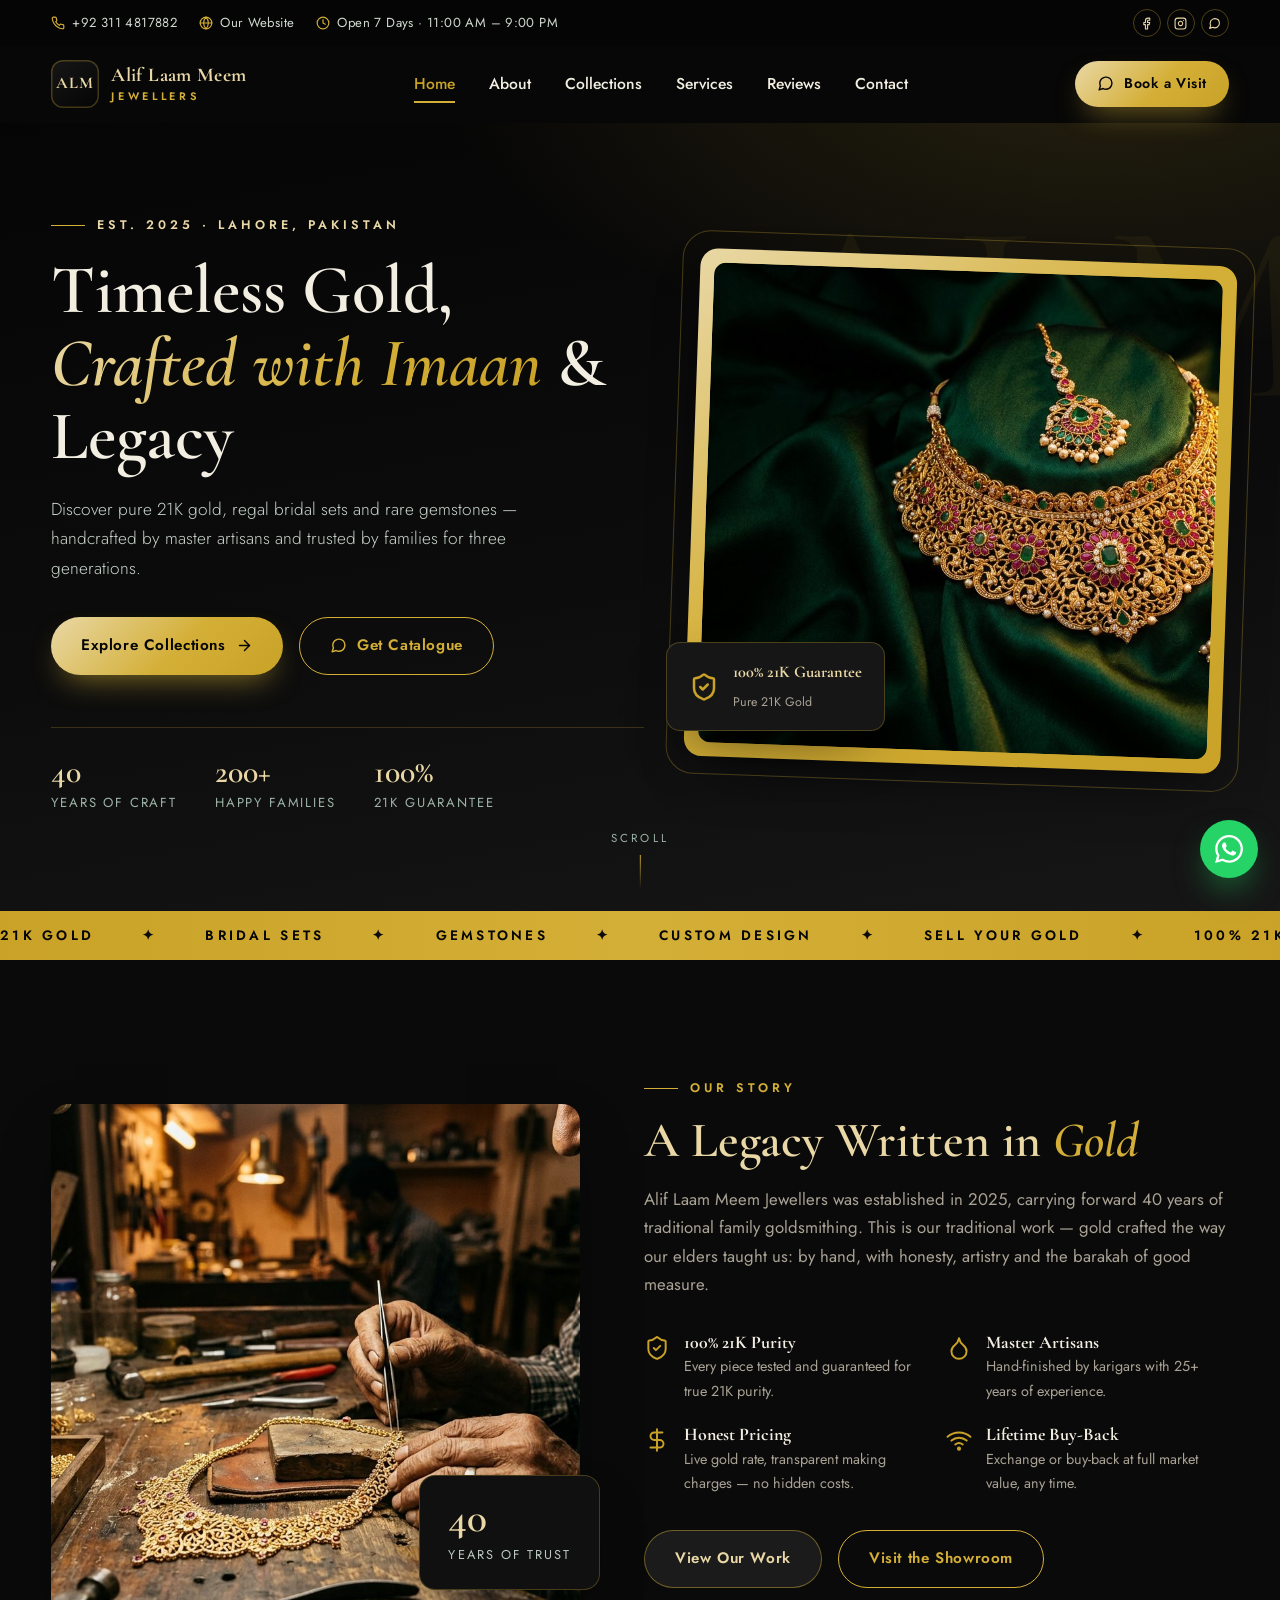
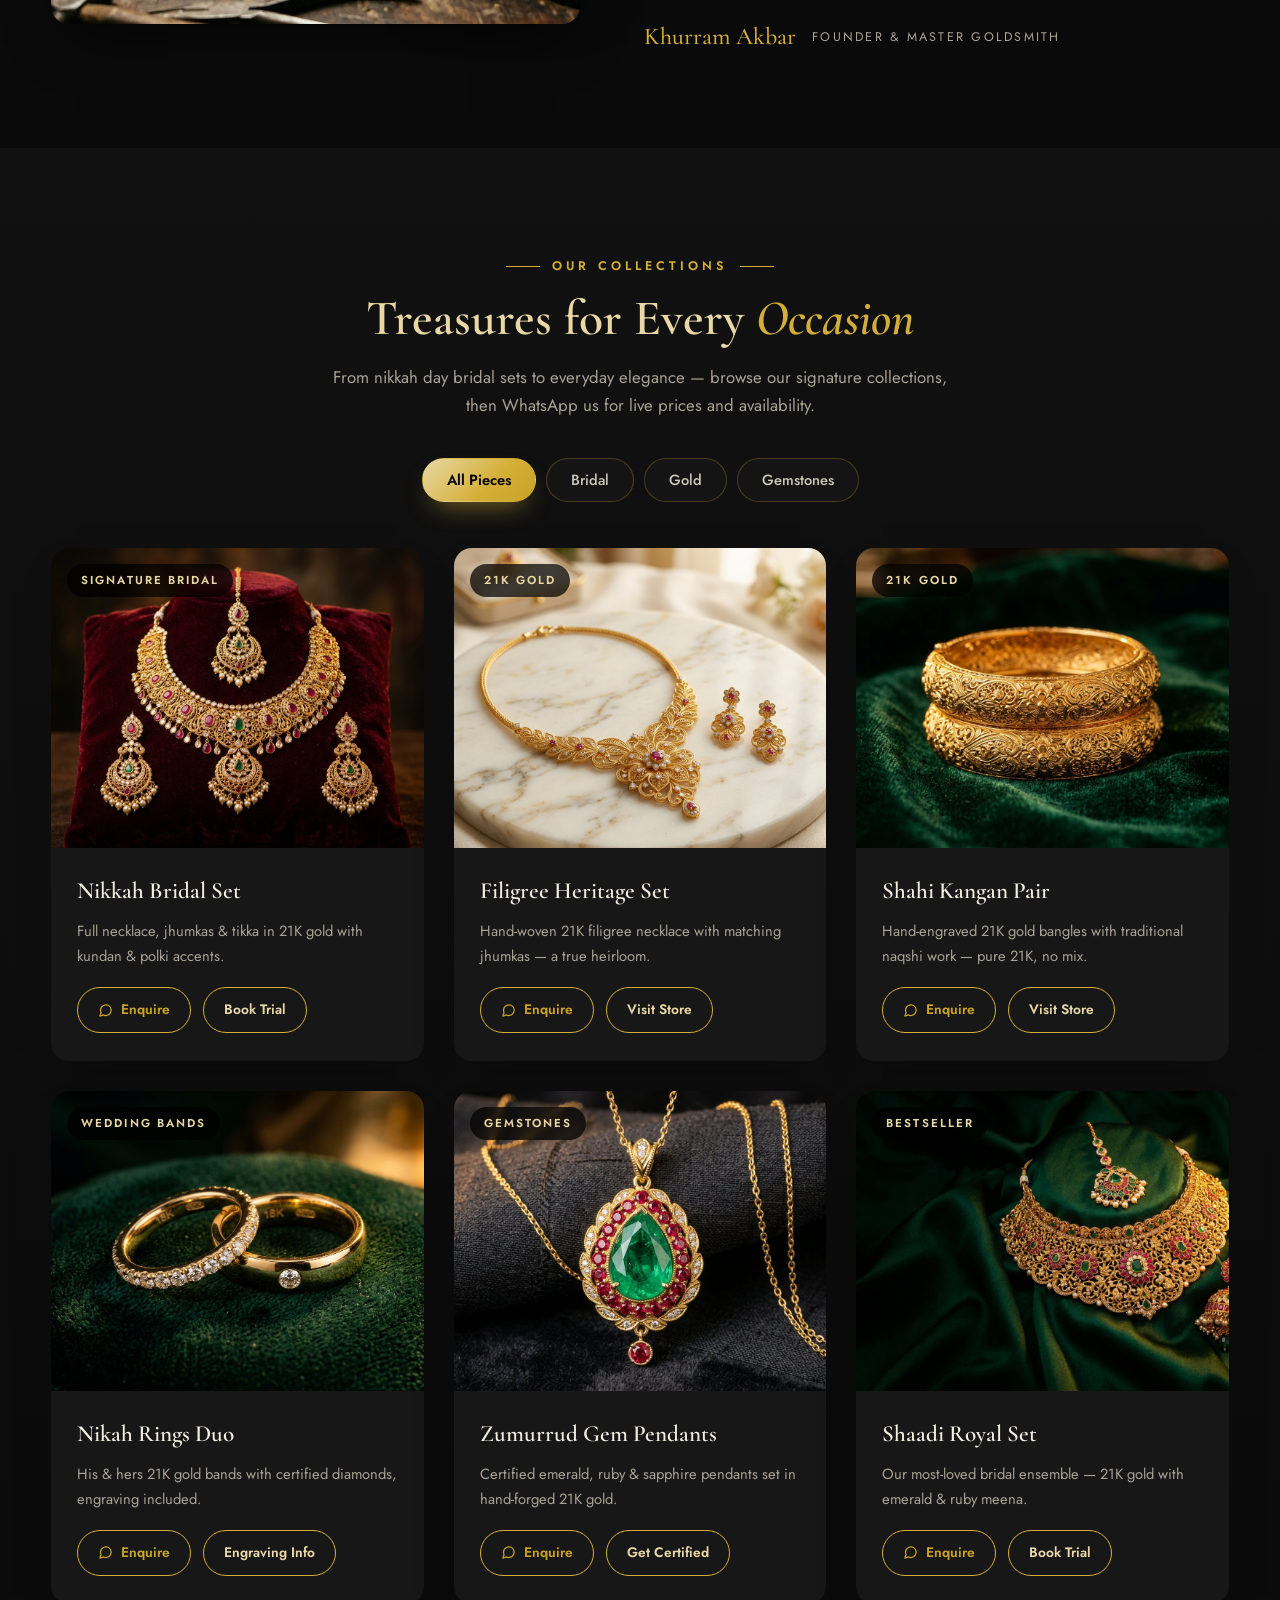
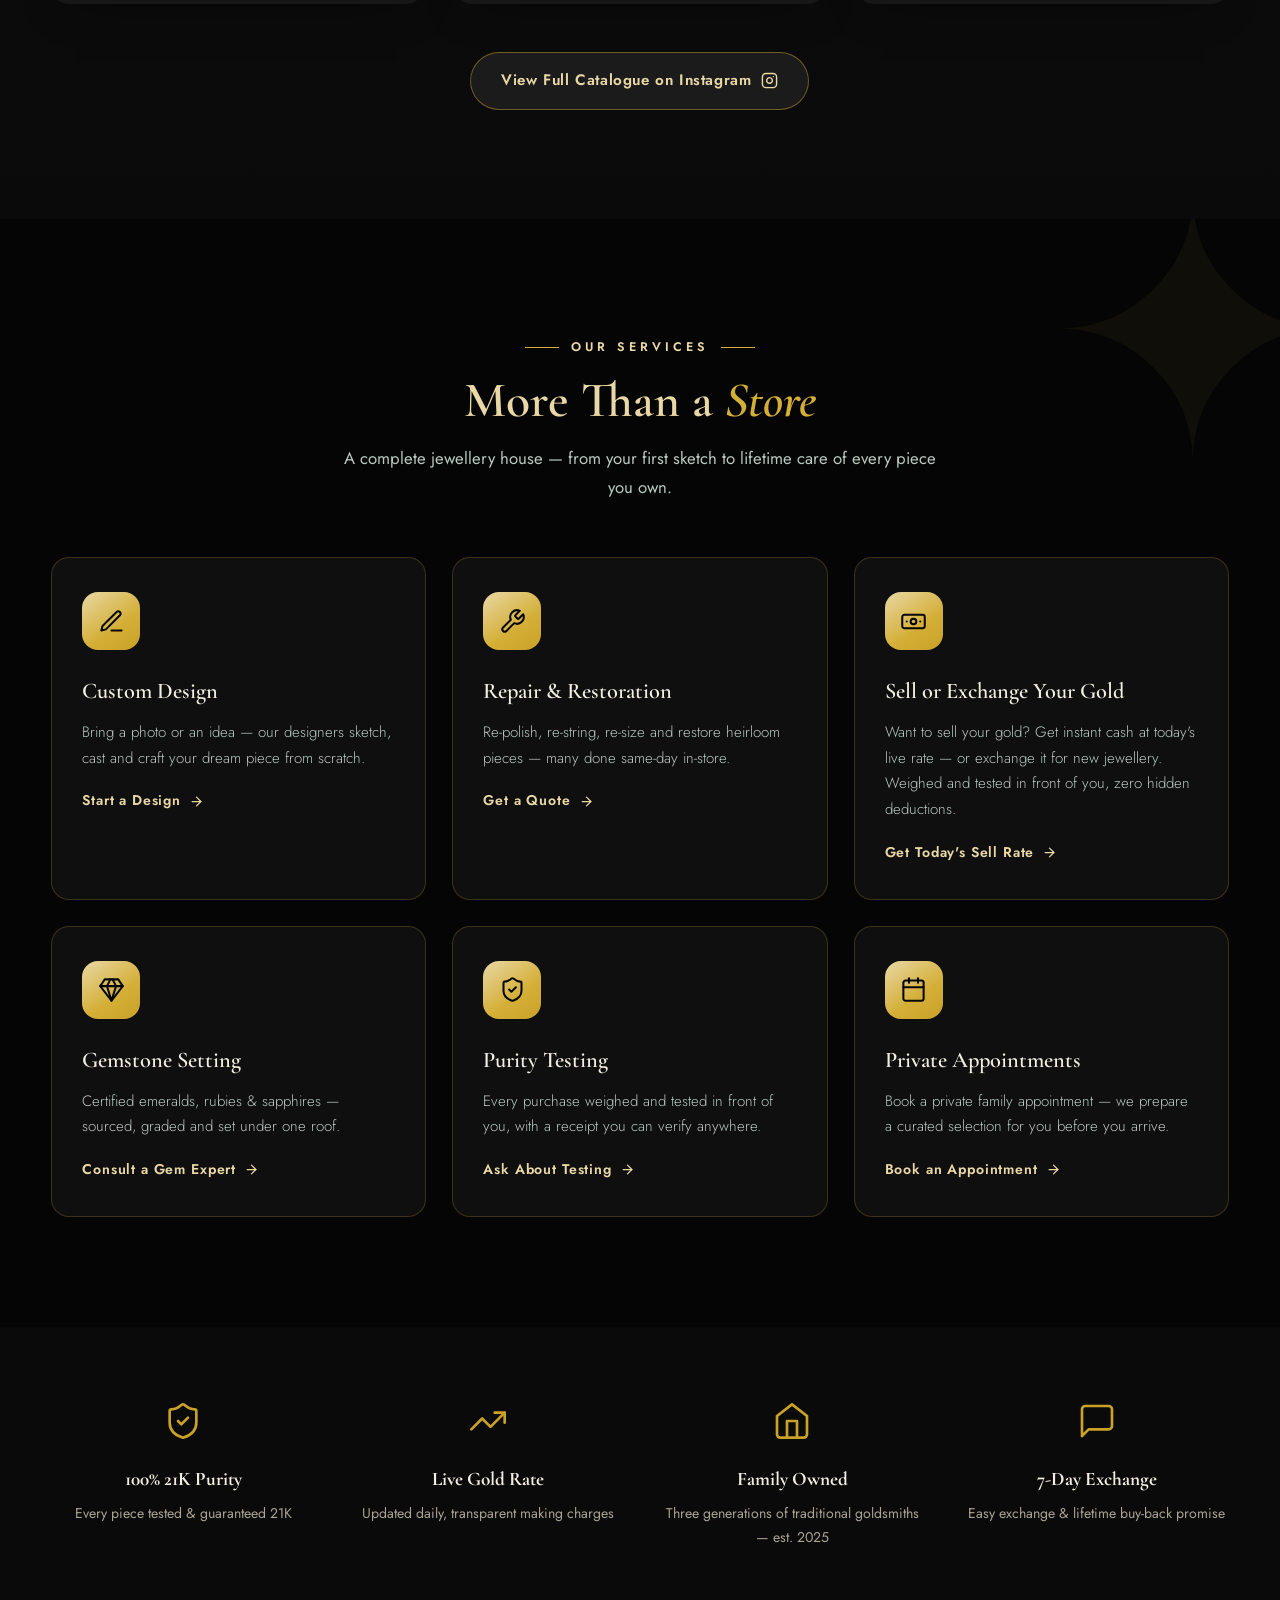
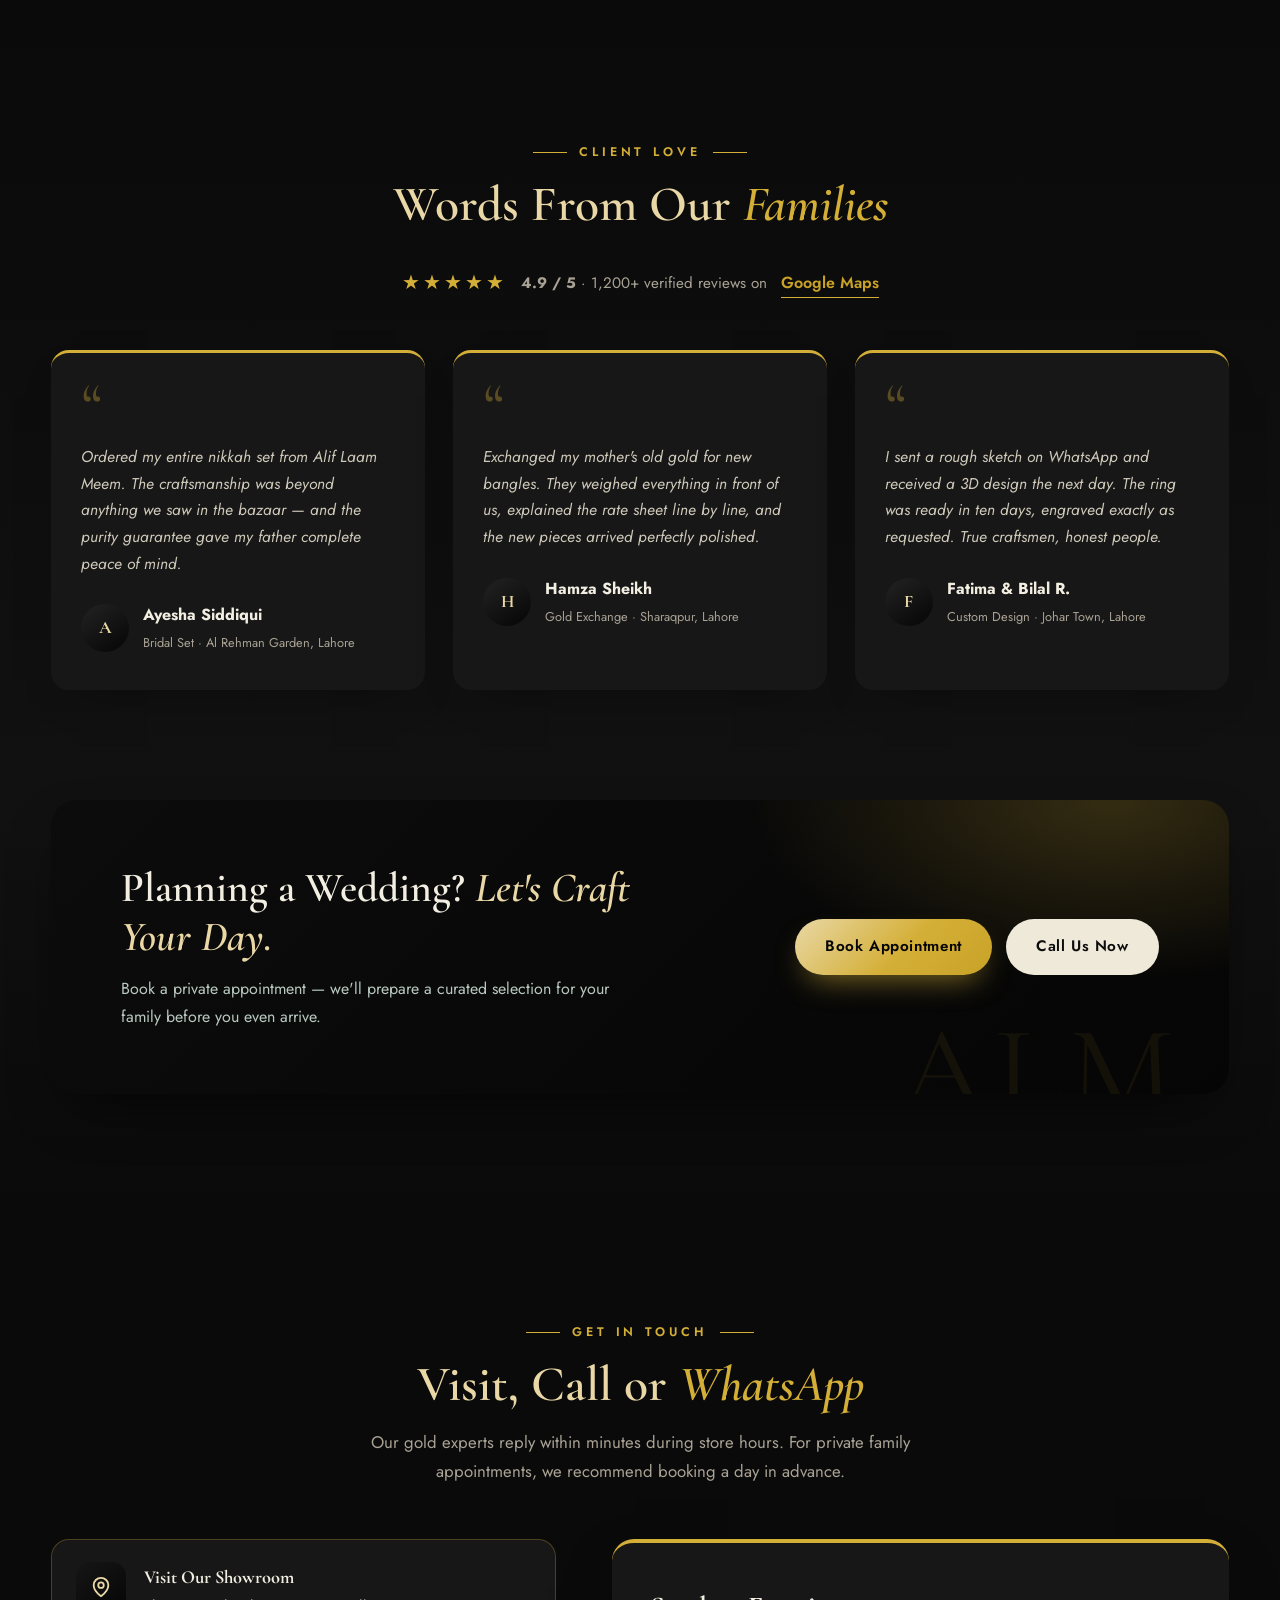
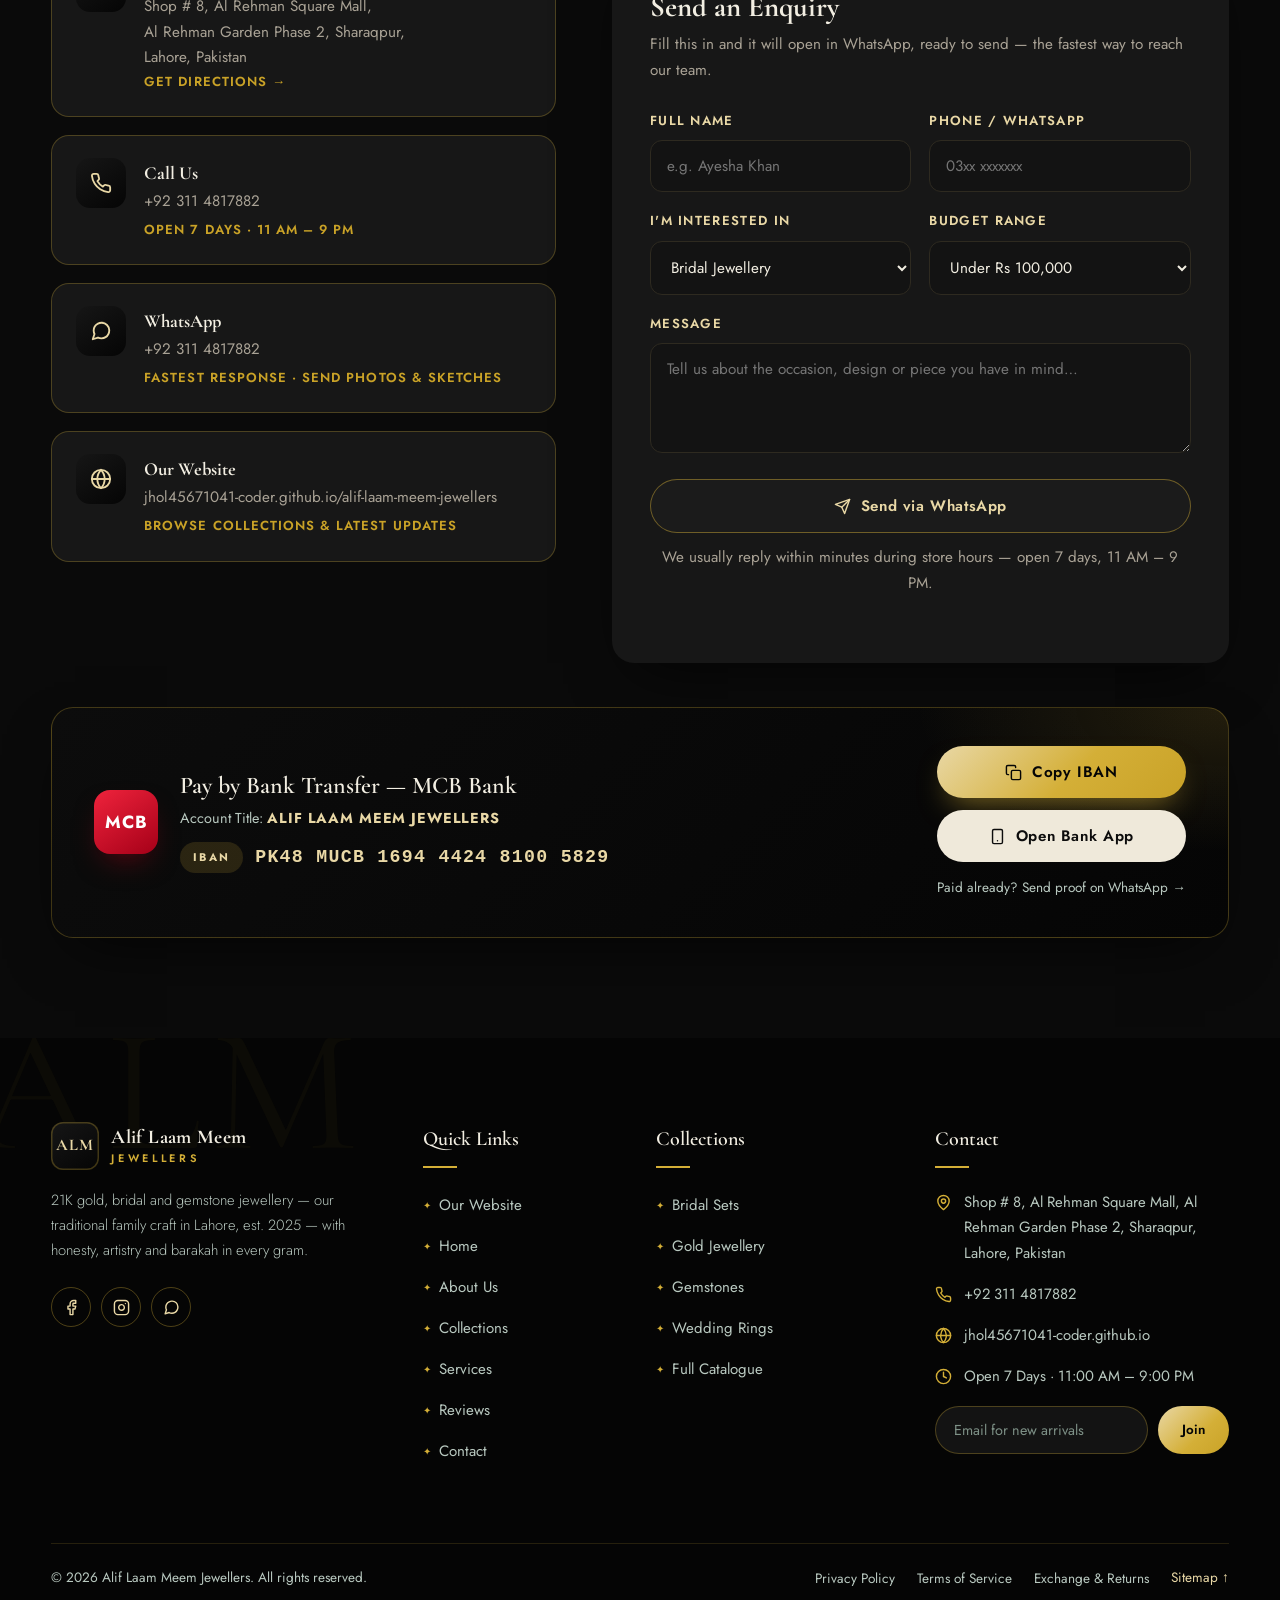
==== commit 26c9feed: "Switch site theme to luxury black and gold Co-authored-by: arena-agent <297053741+arena-agent@users." ====
--- a/index.html
+++ b/index.html
@@ -6,7 +6,7 @@
   <title>Alif Laam Meem Jewellers — 21K Gold &amp; Bridal Jewellery, Lahore</title>
   <meta name="description" content="Alif Laam Meem Jewellers — Pure 21K gold, bridal sets & gemstone jewellery in Lahore. Custom design, repair, buy & sell gold." />
   <meta name="keywords" content="gold jewellery Lahore, bridal jewellery, 21K gold, Alif Laam Meem Jewellers" />
-  <meta name="theme-color" content="#0a2e24" />
+  <meta name="theme-color" content="#050505" />
 
   <!-- Open Graph -->
   <meta property="og:type" content="website" />
@@ -16,7 +16,7 @@
   <meta property="og:url" content="https://jhol45671041-coder.github.io/alif-laam-meem-jewellers/" />
 
   <!-- Favicon -->
-  <link rel="icon" href="data:image/svg+xml,%3Csvg xmlns='http://www.w3.org/2000/svg' viewBox='0 0 64 64'%3E%3Crect width='64' height='64' rx='14' fill='%230a2e24'/%3E%3Ctext x='32' y='40' font-family='Georgia, serif' font-size='24' font-weight='bold' fill='%23d4af37' text-anchor='middle'%3EALM%3C/text%3E%3C/svg%3E" />
+  <link rel="icon" href="data:image/svg+xml,%3Csvg xmlns='http://www.w3.org/2000/svg' viewBox='0 0 64 64'%3E%3Crect width='64' height='64' rx='14' fill='%230a0a0a'/%3E%3Ctext x='32' y='40' font-family='Georgia, serif' font-size='24' font-weight='bold' fill='%23d4af37' text-anchor='middle'%3EALM%3C/text%3E%3C/svg%3E" />
 
   <!-- Fonts -->
   <link rel="preconnect" href="https://fonts.googleapis.com" />
@@ -51,24 +51,25 @@
   <style>
     /* ============ Design tokens ============ */
     :root {
-      --green-950: #06231b;
-      --green-900: #0a2e24;
-      --green-800: #0f4436;
-      --green-700: #14604c;
-      --green-100: #e2ede7;
+      --green-950: #050505;
+      --green-900: #0c0c0c;
+      --green-800: #161616;
+      --green-700: #232323;
+      --green-100: #1c1c1c;
       --gold: #d4af37;
       --gold-light: #e9d8a6;
-      --gold-dark: #a07c1f;
-      --cream: #faf6ec;
-      --cream-2: #f3ecdc;
-      --ink: #1d1b16;
-      --muted: #6f6a5e;
-      --white: #ffffff;
+      --gold-dark: #c9a227;
+      --cream: #0a0a0a;
+      --cream-2: #111111;
+      --ink: #f2eee2;
+      --muted: #a9a295;
+      --white: #171717;
       --line: rgba(212, 175, 55, 0.28);
-      --shadow: 0 24px 60px -24px rgba(6, 35, 27, 0.45);
+      --shadow: 0 24px 60px -24px rgba(0, 0, 0, 0.8);
       --radius: 18px;
       --serif: 'Cormorant Garamond', Georgia, serif;
       --sans: 'Jost', 'Segoe UI', sans-serif;
+      color-scheme: dark;
     }
 
     /* ============ Reset ============ */
@@ -87,6 +88,7 @@
     ul { list-style: none; }
     button { font-family: inherit; cursor: pointer; border: none; background: none; }
     section { position: relative; }
+    ::selection { background: rgba(212, 175, 55, 0.4); color: #fff; }
 
     .container { width: min(1180px, 92%); margin-inline: auto; }
 
@@ -94,7 +96,7 @@
     .eyebrow {
       display: inline-flex; align-items: center; gap: 12px;
       font-size: 0.78rem; font-weight: 600; letter-spacing: 0.32em;
-      text-transform: uppercase; color: var(--gold-dark);
+      text-transform: uppercase; color: var(--gold);
     }
     .eyebrow::before, .eyebrow.center::after {
       content: ""; width: 34px; height: 1px; background: var(--gold);
@@ -102,9 +104,9 @@
     .section-title {
       font-family: var(--serif); font-weight: 600;
       font-size: clamp(2rem, 4.4vw, 3.1rem);
-      line-height: 1.12; margin: 14px 0 16px; color: var(--green-900);
-    }
-    .section-title em { font-style: italic; color: var(--gold-dark); }
+      line-height: 1.12; margin: 14px 0 16px; color: var(--gold-light);
+    }
+    .section-title em { font-style: italic; color: var(--gold); }
     .section-lead { max-width: 620px; color: var(--muted); font-size: 1.05rem; }
     .center { text-align: center; }
     .center .section-lead { margin-inline: auto; }
@@ -125,10 +127,10 @@
     .btn-gold:hover { transform: translateY(-3px); box-shadow: 0 20px 38px -12px rgba(212, 175, 55, 0.8); }
     .btn-outline { border: 1.5px solid var(--gold); color: var(--gold); }
     .btn-outline:hover { background: var(--gold); color: var(--green-950); transform: translateY(-3px); }
-    .btn-dark { background: var(--green-900); color: var(--cream); }
-    .btn-dark:hover { background: var(--green-700); transform: translateY(-3px); }
-    .btn-light { background: var(--cream); color: var(--green-900); }
-    .btn-light:hover { background: var(--white); transform: translateY(-3px); }
+    .btn-dark { background: #1b1b1b; color: var(--gold-light); border: 1px solid rgba(212, 175, 55, 0.45); }
+    .btn-dark:hover { background: var(--gold); color: #0c0c0c; border-color: var(--gold); transform: translateY(-3px); }
+    .btn-light { background: #efe9da; color: #0c0c0c; }
+    .btn-light:hover { background: var(--gold); color: #0c0c0c; transform: translateY(-3px); }
 
     /* ============ Top bar ============ */
     .topbar {
@@ -157,12 +159,12 @@
     /* ============ Header ============ */
     .site-header {
       position: sticky; top: 0; z-index: 50;
-      background: rgba(250, 246, 236, 0.92);
+      background: rgba(8, 8, 8, 0.92);
       backdrop-filter: blur(14px);
       border-bottom: 1px solid transparent;
       transition: box-shadow 0.3s, border-color 0.3s;
     }
-    .site-header.scrolled { border-bottom-color: var(--line); box-shadow: 0 10px 30px -18px rgba(6, 35, 27, 0.35); }
+    .site-header.scrolled { border-bottom-color: var(--line); box-shadow: 0 10px 30px -18px rgba(0, 0, 0, 0.65); }
     .nav { display: flex; align-items: center; justify-content: space-between; gap: 24px; padding: 14px 0; }
     .brand { display: flex; align-items: center; gap: 12px; }
     .brand-mark {
@@ -175,14 +177,14 @@
     .brand-text { line-height: 1.15; }
     .brand-text strong {
       display: block; font-family: var(--serif); font-size: 1.22rem;
-      font-weight: 700; letter-spacing: 0.02em; color: var(--green-900);
-    }
-    .brand-text span { font-size: 0.68rem; letter-spacing: 0.34em; text-transform: uppercase; color: var(--gold-dark); font-weight: 600; }
+      font-weight: 700; letter-spacing: 0.02em; color: var(--gold-light);
+    }
+    .brand-text span { font-size: 0.68rem; letter-spacing: 0.34em; text-transform: uppercase; color: var(--gold); font-weight: 600; }
 
     .nav-links { display: flex; align-items: center; gap: 4px; }
     .nav-links a {
       position: relative; padding: 10px 15px; font-weight: 500; font-size: 0.98rem;
-      color: var(--green-900); transition: color 0.25s;
+      color: #f2eee2; transition: color 0.25s;
     }
     .nav-links a::after {
       content: ""; position: absolute; left: 15px; right: 100%; bottom: 4px; height: 2px;
@@ -198,7 +200,7 @@
       width: 44px; height: 44px; border-radius: 12px;
       border: 1px solid var(--line); align-items: center; justify-content: center;
     }
-    .hamburger span { width: 20px; height: 2px; background: var(--green-900); transition: transform 0.3s, opacity 0.3s; }
+    .hamburger span { width: 20px; height: 2px; background: #f2eee2; transition: transform 0.3s, opacity 0.3s; }
     .hamburger.open span:nth-child(1) { transform: translateY(7px) rotate(45deg); }
     .hamburger.open span:nth-child(2) { opacity: 0; }
     .hamburger.open span:nth-child(3) { transform: translateY(-7px) rotate(-45deg); }
@@ -212,7 +214,7 @@
     .mobile-menu a {
       display: flex; align-items: center; justify-content: space-between;
       padding: 16px 4px; border-bottom: 1px solid rgba(212, 175, 55, 0.18);
-      font-family: var(--serif); font-size: 1.6rem; color: var(--cream);
+      font-family: var(--serif); font-size: 1.6rem; color: #f2eee2;
       transition: color 0.25s, padding-left 0.25s;
     }
     .mobile-menu a:hover { color: var(--gold-light); padding-left: 12px; }
@@ -226,7 +228,7 @@
       background:
         radial-gradient(1100px 520px at 85% -10%, rgba(212, 175, 55, 0.16), transparent 60%),
         linear-gradient(170deg, var(--green-950) 0%, var(--green-900) 55%, var(--green-800) 100%);
-      color: var(--cream); overflow: hidden;
+      color: #f2eee2; overflow: hidden;
     }
     .hero::before {
       content: "ALM"; position: absolute; right: -4%; top: 8%;
@@ -276,7 +278,7 @@
     }
     .hero-badge {
       position: absolute; left: -26px; bottom: 34px;
-      background: var(--cream); color: var(--green-900);
+      background: #161616; color: var(--gold-light); border: 1px solid var(--line);
       border-radius: 14px; padding: 16px 22px; box-shadow: var(--shadow);
       display: flex; align-items: center; gap: 14px; animation: float 5s ease-in-out infinite;
     }
@@ -315,7 +317,7 @@
     }
     .exp-card {
       position: absolute; right: -20px; bottom: 34px;
-      background: var(--green-900); color: var(--cream);
+      background: #101010; color: #f2eee2;
       border-radius: 16px; padding: 22px 28px; box-shadow: var(--shadow);
       border: 1px solid var(--line);
     }
@@ -325,11 +327,11 @@
     .about-features { display: grid; grid-template-columns: 1fr 1fr; gap: 20px; margin-top: 32px; }
     .about-feature { display: flex; gap: 14px; align-items: flex-start; }
     .about-feature svg { width: 26px; height: 26px; stroke: var(--gold-dark); flex: none; margin-top: 4px; }
-    .about-feature strong { font-family: var(--serif); font-size: 1.12rem; color: var(--green-900); display: block; line-height: 1.3; }
+    .about-feature strong { font-family: var(--serif); font-size: 1.12rem; color: #f2eee2; display: block; line-height: 1.3; }
     .about-feature p { font-size: 0.9rem; color: var(--muted); }
     .about-actions { margin-top: 34px; display: flex; gap: 16px; flex-wrap: wrap; }
     .signature { margin-top: 30px; display: flex; align-items: center; gap: 16px; }
-    .signature b { font-family: var(--serif); font-size: 1.5rem; color: var(--gold-dark); font-weight: 500; }
+    .signature b { font-family: var(--serif); font-size: 1.5rem; color: var(--gold); font-weight: 500; }
     .signature small { display: block; color: var(--muted); font-size: 0.78rem; letter-spacing: 0.18em; text-transform: uppercase; }
 
     /* ============ Collections ============ */
@@ -337,8 +339,8 @@
     .filters { display: flex; justify-content: center; gap: 10px; flex-wrap: wrap; margin: 38px 0 46px; }
     .filter-btn {
       padding: 10px 24px; border-radius: 999px; border: 1px solid var(--line);
-      font-weight: 500; font-size: 0.92rem; color: var(--green-800);
-      transition: all 0.3s; background: var(--cream);
+      font-weight: 500; font-size: 0.92rem; color: #cfc9ba;
+      transition: all 0.3s; background: #141414;
     }
     .filter-btn:hover { border-color: var(--gold); color: var(--gold-dark); }
     .filter-btn.active {
@@ -349,45 +351,45 @@
     .collection-grid { display: grid; grid-template-columns: repeat(3, 1fr); gap: 30px; }
     .collection-card {
       background: var(--white); border-radius: var(--radius); overflow: hidden;
-      box-shadow: 0 18px 44px -26px rgba(6, 35, 27, 0.4);
+      box-shadow: 0 18px 44px -26px rgba(0, 0, 0, 0.55);
       transition: transform 0.35s, box-shadow 0.35s; display: none;
     }
     .collection-card.show { display: block; animation: cardIn 0.5s ease both; }
     @keyframes cardIn { from { opacity: 0; transform: translateY(22px); } to { opacity: 1; transform: none; } }
-    .collection-card:hover { transform: translateY(-8px); box-shadow: 0 30px 60px -26px rgba(6, 35, 27, 0.5); }
+    .collection-card:hover { transform: translateY(-8px); box-shadow: 0 30px 60px -26px rgba(0, 0, 0, 0.65); }
     .card-media { position: relative; overflow: hidden; }
     .card-media img { width: 100%; height: 300px; object-fit: cover; transition: transform 0.6s; }
     .collection-card:hover .card-media img { transform: scale(1.07); }
     .card-tag {
       position: absolute; top: 16px; left: 16px;
-      background: rgba(6, 35, 27, 0.82); backdrop-filter: blur(6px);
+      background: rgba(0, 0, 0, 0.72); backdrop-filter: blur(6px);
       color: var(--gold-light); font-size: 0.72rem; font-weight: 600;
       letter-spacing: 0.18em; text-transform: uppercase;
       padding: 7px 14px; border-radius: 999px;
     }
     .card-body { padding: 24px 26px 28px; }
-    .card-body h3 { font-family: var(--serif); font-size: 1.45rem; font-weight: 600; color: var(--green-900); }
+    .card-body h3 { font-family: var(--serif); font-size: 1.45rem; font-weight: 600; color: #f2eee2; }
     .card-body p { color: var(--muted); font-size: 0.92rem; margin: 8px 0 18px; }
     .card-links { display: flex; gap: 12px; flex-wrap: wrap; }
     .card-link {
       display: inline-flex; align-items: center; gap: 8px;
       padding: 10px 20px; border-radius: 999px; font-size: 0.86rem; font-weight: 600;
-      border: 1.5px solid var(--green-800); color: var(--green-800);
+      border: 1.5px solid var(--gold); color: var(--gold-light);
       transition: all 0.3s;
     }
     .card-link svg { width: 15px; height: 15px; }
-    .card-link:hover { background: var(--green-800); color: var(--cream); transform: translateY(-2px); }
+    .card-link:hover { background: var(--gold); color: #0c0c0c; border-color: var(--gold); transform: translateY(-2px); }
     .card-link.gold { border-color: var(--gold); color: var(--gold-dark); }
     .card-link.gold:hover { background: var(--gold); color: var(--green-950); }
     .view-all { text-align: center; margin-top: 48px; }
 
     /* ============ Services ============ */
-    .services { padding: 110px 0; background: var(--green-950); color: var(--cream); position: relative; overflow: hidden; }
+    .services { padding: 110px 0; background: var(--green-950); color: #f2eee2; position: relative; overflow: hidden; }
     .services::before {
       content: "✦"; position: absolute; right: -60px; top: -60px; font-size: 22rem;
       color: rgba(212, 175, 55, 0.05); line-height: 1;
     }
-    .services .section-title { color: var(--cream); }
+    .services .section-title { color: var(--gold-light); }
     .services .eyebrow { color: var(--gold-light); }
     .services-grid { display: grid; grid-template-columns: repeat(3, 1fr); gap: 26px; margin-top: 56px; position: relative; }
     .service-card {
@@ -418,7 +420,7 @@
     .trust { padding: 74px 0; background: var(--cream); }
     .trust-grid { display: grid; grid-template-columns: repeat(4, 1fr); gap: 40px; text-align: center; }
     .trust-item svg { width: 40px; height: 40px; stroke: var(--gold-dark); margin: 0 auto 14px; }
-    .trust-item h4 { font-family: var(--serif); font-size: 1.2rem; color: var(--green-900); margin-bottom: 6px; }
+    .trust-item h4 { font-family: var(--serif); font-size: 1.2rem; color: #f2eee2; margin-bottom: 6px; }
     .trust-item p { font-size: 0.88rem; color: var(--muted); }
 
     /* ============ Testimonials ============ */
@@ -427,15 +429,15 @@
     .rating-stars { color: var(--gold); font-size: 1.25rem; letter-spacing: 3px; }
     .rating-row p { color: var(--muted); font-size: 0.95rem; }
     .rating-row a { color: var(--gold-dark); font-weight: 600; border-bottom: 1px solid var(--gold); transition: color 0.25s; }
-    .rating-row a:hover { color: var(--green-800); }
+    .rating-row a:hover { color: var(--gold-light); }
     .t-grid { display: grid; grid-template-columns: repeat(3, 1fr); gap: 28px; }
     .t-card {
       background: var(--white); border-radius: var(--radius); padding: 34px 30px;
-      box-shadow: 0 18px 44px -28px rgba(6, 35, 27, 0.4); position: relative;
+      box-shadow: 0 18px 44px -28px rgba(0, 0, 0, 0.5); position: relative;
       border-top: 3px solid var(--gold);
     }
     .t-card .quote-mark { font-family: var(--serif); font-size: 4rem; color: var(--gold); opacity: 0.35; line-height: 0.6; display: block; margin-bottom: 18px; }
-    .t-card p { color: #4c483d; font-size: 0.98rem; font-style: italic; }
+    .t-card p { color: #cfc9ba; font-size: 0.98rem; font-style: italic; }
     .t-author { display: flex; align-items: center; gap: 14px; margin-top: 24px; }
     .t-avatar {
       width: 48px; height: 48px; border-radius: 50%; flex: none;
@@ -443,7 +445,7 @@
       color: var(--gold-light); display: grid; place-items: center;
       font-family: var(--serif); font-size: 1.1rem; font-weight: 700;
     }
-    .t-author strong { display: block; color: var(--green-900); }
+    .t-author strong { display: block; color: #f2eee2; }
     .t-author small { color: var(--muted); font-size: 0.8rem; }
 
     /* ============ CTA banner ============ */
@@ -457,7 +459,7 @@
       position: relative; overflow: hidden; box-shadow: var(--shadow);
     }
     .cta-inner::after { content: "ALM"; position: absolute; right: 4%; bottom: -30%; font-family: var(--serif); font-size: 8rem; letter-spacing: 0.05em; color: rgba(212, 175, 55, 0.07); }
-    .cta-inner h2 { font-family: var(--serif); font-size: clamp(1.8rem, 3.6vw, 2.6rem); color: var(--cream); font-weight: 600; max-width: 560px; line-height: 1.2; }
+    .cta-inner h2 { font-family: var(--serif); font-size: clamp(1.8rem, 3.6vw, 2.6rem); color: #f2eee2; font-weight: 600; max-width: 560px; line-height: 1.2; }
     .cta-inner h2 em { color: var(--gold-light); font-style: italic; }
     .cta-inner p { color: #b9c9c0; margin-top: 12px; max-width: 520px; }
     .cta-actions { display: flex; gap: 14px; flex-wrap: wrap; position: relative; }
@@ -479,7 +481,7 @@
       display: grid; place-items: center;
     }
     .contact-icon svg { width: 22px; height: 22px; stroke: var(--gold-light); }
-    .contact-card h4 { font-family: var(--serif); font-size: 1.15rem; color: var(--green-900); }
+    .contact-card h4 { font-family: var(--serif); font-size: 1.15rem; color: #f2eee2; }
     .contact-card a, .contact-card p { color: var(--muted); font-size: 0.95rem; display: block; }
     .contact-card a:hover { color: var(--gold-dark); }
     .contact-card .sub { font-size: 0.82rem; letter-spacing: 0.08em; color: var(--gold-dark); font-weight: 600; text-transform: uppercase; }
@@ -488,14 +490,14 @@
       background: var(--white); border-radius: 22px; padding: 40px 38px;
       box-shadow: var(--shadow); border-top: 4px solid var(--gold);
     }
-    .contact-form h3 { font-family: var(--serif); font-size: 1.8rem; color: var(--green-900); }
+    .contact-form h3 { font-family: var(--serif); font-size: 1.8rem; color: #f2eee2; }
     .contact-form > p { color: var(--muted); font-size: 0.95rem; margin-bottom: 26px; }
     .form-row { display: grid; grid-template-columns: 1fr 1fr; gap: 18px; }
     .form-field { margin-bottom: 18px; }
-    .form-field label { display: block; font-size: 0.82rem; font-weight: 600; letter-spacing: 0.1em; text-transform: uppercase; color: var(--green-800); margin-bottom: 8px; }
+    .form-field label { display: block; font-size: 0.82rem; font-weight: 600; letter-spacing: 0.1em; text-transform: uppercase; color: var(--gold-light); margin-bottom: 8px; }
     .form-field input, .form-field select, .form-field textarea {
       width: 100%; padding: 14px 16px; border-radius: 12px;
-      border: 1.5px solid #e4ddc9; background: var(--cream);
+      border: 1.5px solid #2e2a20; background: #131313;
       font-family: inherit; font-size: 0.95rem; color: var(--ink);
       transition: border-color 0.25s, box-shadow 0.25s;
     }
@@ -531,7 +533,7 @@
       font-weight: 700; font-size: 1.1rem; letter-spacing: 0.05em;
       box-shadow: 0 14px 30px -12px rgba(165, 0, 24, 0.6);
     }
-    .bank-info h3 { font-family: var(--serif); font-size: 1.5rem; color: var(--cream); font-weight: 600; line-height: 1.2; }
+    .bank-info h3 { font-family: var(--serif); font-size: 1.5rem; color: #f2eee2; font-weight: 600; line-height: 1.2; }
     .bank-account { color: #b9c9c0; font-size: 0.9rem; margin-top: 5px; }
     .bank-account strong { color: var(--gold-light); letter-spacing: 0.06em; }
     .iban { margin-top: 12px; display: flex; align-items: center; gap: 12px; flex-wrap: wrap; }
@@ -557,7 +559,7 @@
     .footer::before { content: "ALM"; position: absolute; left: -2%; top: -6%; font-family: var(--serif); font-size: 11rem; letter-spacing: 0.05em; color: rgba(212, 175, 55, 0.04); line-height: 1; }
     .footer-grid { display: grid; grid-template-columns: 1.4fr 0.8fr 1fr 1.2fr; gap: 48px; position: relative; }
     .footer h5 {
-      font-family: var(--serif); font-size: 1.25rem; color: var(--cream);
+      font-family: var(--serif); font-size: 1.25rem; color: #f2eee2;
       margin-bottom: 22px; font-weight: 600;
     }
     .footer h5::after { content: ""; display: block; width: 34px; height: 2px; background: var(--gold); margin-top: 10px; }
@@ -583,7 +585,7 @@
     .newsletter { display: flex; gap: 10px; margin-top: 8px; }
     .newsletter input {
       flex: 1; padding: 13px 18px; border-radius: 999px; border: 1px solid rgba(212, 175, 55, 0.3);
-      background: rgba(255, 255, 255, 0.06); color: var(--cream); font-family: inherit; font-size: 0.9rem;
+      background: rgba(255, 255, 255, 0.06); color: #f2eee2; font-family: inherit; font-size: 0.9rem;
     }
     .newsletter input::placeholder { color: #7d9086; }
     .newsletter input:focus { outline: none; border-color: var(--gold); }
@@ -600,7 +602,7 @@
       font-size: 0.85rem; position: relative;
     }
     .footer-bottom a { color: var(--gold-light); transition: color 0.25s; }
-    .footer-bottom a:hover { color: var(--cream); }
+    .footer-bottom a:hover { color: var(--gold-light); }
     .footer-bottom-links { display: flex; gap: 22px; flex-wrap: wrap; }
     .footer-bottom-links button { color: #b9c9c0; font-size: 0.85rem; transition: color 0.25s; }
     .footer-bottom-links button:hover { color: var(--gold-light); }
@@ -629,12 +631,12 @@
     /* ============ Modals ============ */
     .modal {
       position: fixed; inset: 0; z-index: 70; display: grid; place-items: center; padding: 24px;
-      background: rgba(6, 35, 27, 0.7); backdrop-filter: blur(6px);
+      background: rgba(0, 0, 0, 0.82); backdrop-filter: blur(6px);
       opacity: 0; pointer-events: none; transition: opacity 0.3s;
     }
     .modal.open { opacity: 1; pointer-events: auto; }
     .modal-card {
-      background: var(--cream); border-radius: 22px; max-width: 640px; width: 100%;
+      background: #151515; border-radius: 22px; max-width: 640px; width: 100%;
       max-height: 82vh; overflow-y: auto; padding: 40px 42px; position: relative;
       border-top: 4px solid var(--gold); transform: translateY(20px); transition: transform 0.3s;
       box-shadow: var(--shadow);
@@ -643,11 +645,11 @@
     .modal-close {
       position: absolute; top: 16px; right: 18px; width: 38px; height: 38px;
       border-radius: 50%; border: 1px solid var(--line); font-size: 1.05rem;
-      color: var(--green-900); transition: all 0.25s;
-    }
-    .modal-close:hover { background: var(--green-900); color: var(--cream); }
-    .modal-card h3 { font-family: var(--serif); font-size: 1.9rem; color: var(--green-900); margin-bottom: 16px; }
-    .modal-card p, .modal-card li { color: #4c483d; font-size: 0.95rem; }
+      color: #f2eee2; transition: all 0.25s;
+    }
+    .modal-close:hover { background: var(--gold); color: #0c0c0c; }
+    .modal-card h3 { font-family: var(--serif); font-size: 1.9rem; color: var(--gold-light); margin-bottom: 16px; }
+    .modal-card p, .modal-card li { color: #cfc9ba; font-size: 0.95rem; }
     .modal-card ul { margin: 12px 0 12px 18px; list-style: disc; }
     .modal-card li { margin-bottom: 8px; }
 
@@ -1244,7 +1246,7 @@
           <a class="brand" href="#home" aria-label="Back to top">
             <span class="brand-mark">ALM</span>
             <span class="brand-text">
-              <strong style="color:var(--cream)">Alif Laam Meem</strong>
+              <strong style="color:#f2eee2">Alif Laam Meem</strong>
               <span style="color:var(--gold)">Jewellers</span>
             </span>
           </a>
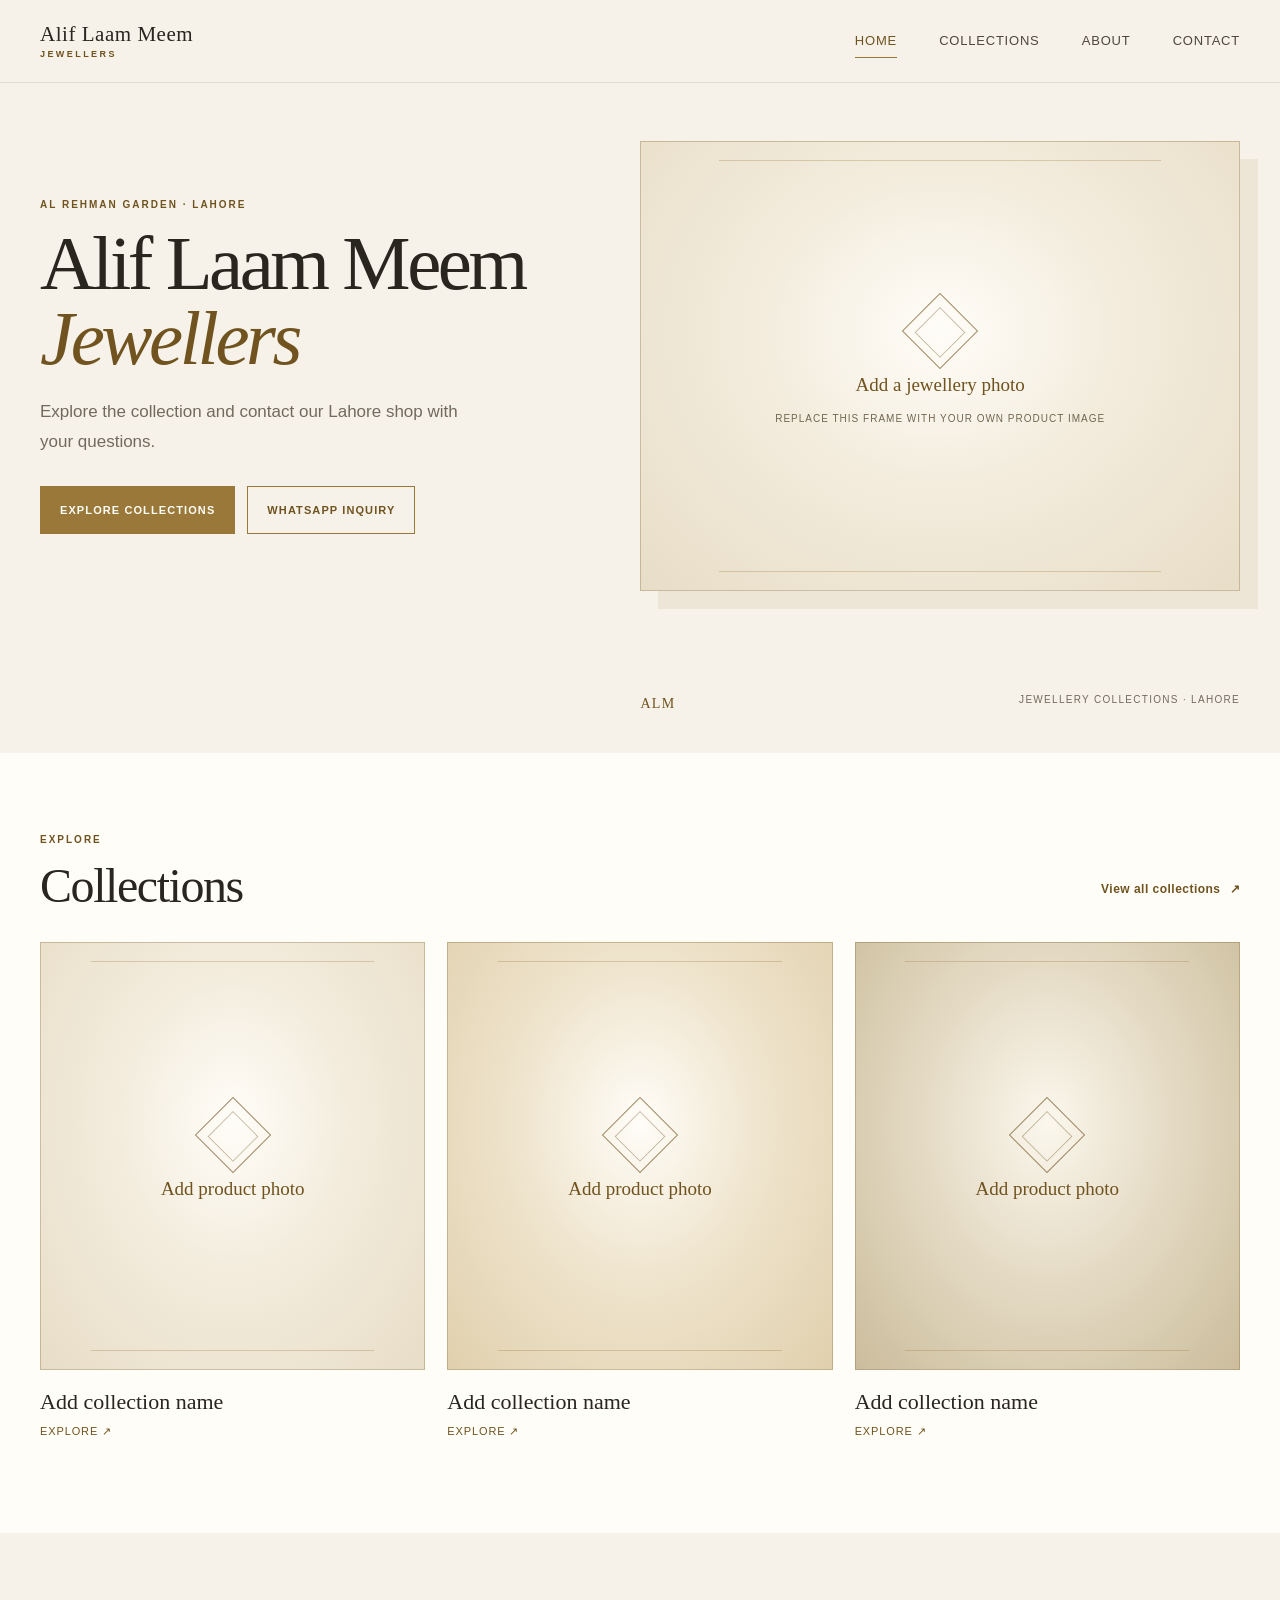
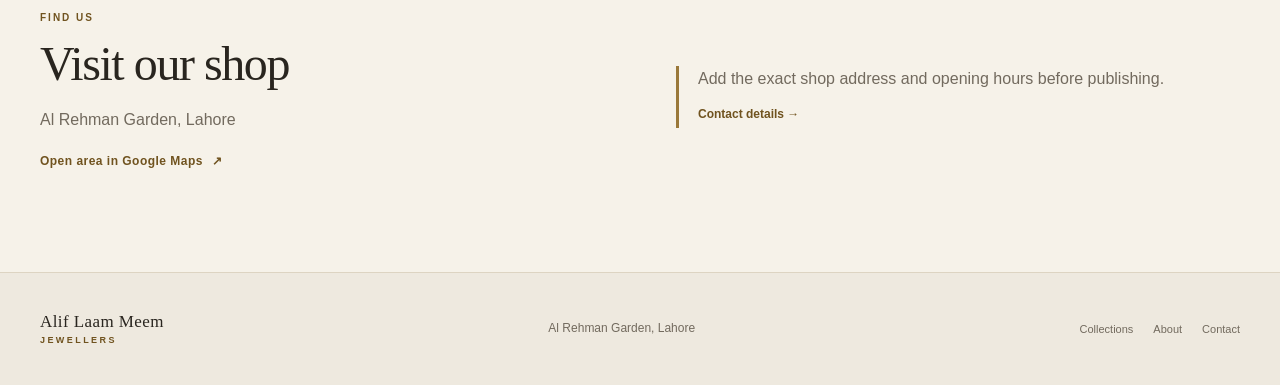
==== commit 1762520d: "feat: publish responsive jewellers landing site" ====
--- a/index.html
+++ b/index.html
@@ -1,1559 +1,100 @@
-<!DOCTYPE html>
+<!doctype html>
 <html lang="en">
-<head>
-  <meta charset="UTF-8" />
-  <meta name="viewport" content="width=device-width, initial-scale=1.0" />
-  <title>Alif Laam Meem Jewellers — 21K Gold &amp; Bridal Jewellery, Lahore</title>
-  <meta name="description" content="Alif Laam Meem Jewellers — Pure 21K gold, bridal sets & gemstone jewellery in Lahore. Custom design, repair, buy & sell gold." />
-  <meta name="keywords" content="gold jewellery Lahore, bridal jewellery, 21K gold, Alif Laam Meem Jewellers" />
-  <meta name="theme-color" content="#050505" />
+  <head>
+    <meta charset="utf-8" />
+    <meta name="viewport" content="width=device-width, initial-scale=1" />
+    <meta name="theme-color" content="#f6f2e9" />
+    <meta name="description" content="Alif Laam Meem Jewellers, Al Rehman Garden, Lahore. Explore the collections and contact the shop." />
+    <title>Alif Laam Meem Jewellers | Lahore</title>
+    <link rel="stylesheet" href="assets/css/site.css" />
+    <script src="assets/js/site-config.js" defer></script>
+    <script src="assets/js/site.js" defer></script>
+  </head>
+  <body>
+    <a class="skip-link" href="#main">Skip to content</a>
+    <header class="site-header">
+      <div class="header-inner">
+        <a class="brand" href="index.html#top" aria-label="Alif Laam Meem Jewellers home">
+          <span class="brand-name">Alif Laam Meem <span>Jewellers</span></span>
+        </a>
+        <button class="menu-toggle" type="button" aria-label="Open menu" aria-expanded="false" aria-controls="site-navigation" data-menu-toggle>
+          <span aria-hidden="true"></span><span aria-hidden="true"></span>
+        </button>
+        <nav class="site-nav" id="site-navigation" aria-label="Main navigation" data-navigation>
+          <a href="index.html" aria-current="page">Home</a>
+          <a href="collections.html">Collections</a>
+          <a href="about.html">About</a>
+          <a href="contact.html">Contact</a>
+        </nav>
+      </div>
+    </header>
 
-  <!-- Open Graph -->
-  <meta property="og:type" content="website" />
-  <meta property="og:title" content="Alif Laam Meem Jewellers — Timeless Gold & Bridal Jewellery" />
-  <meta property="og:description" content="Pure 21K gold, bridal sets & gemstone jewellery. Custom design, repair, buy & sell gold — Lahore." />
-  <meta property="og:image" content="assets/images/hero.jpg" />
-  <meta property="og:url" content="https://jhol45671041-coder.github.io/alif-laam-meem-jewellers/" />
+    <main id="main">
+      <section class="hero section-wrap" id="top" aria-labelledby="hero-title">
+        <div class="hero-copy">
+          <p class="eyebrow">Al Rehman Garden <span aria-hidden="true">·</span> Lahore</p>
+          <h1 id="hero-title">Alif Laam Meem <em>Jewellers</em></h1>
+          <p class="hero-intro">Explore the collection and contact our Lahore shop with your questions.</p>
+          <div class="button-row">
+            <a class="button button--gold" href="collections.html">Explore collections</a>
+            <a class="button button--outline" href="#whatsapp-status" data-whatsapp-inquiry data-whatsapp-message="Hello, I would like to ask about your jewellery collection.">WhatsApp inquiry</a>
+          </div>
+          <p class="status-note" id="whatsapp-status" data-whatsapp-status role="status" aria-live="polite" hidden></p>
+        </div>
+        <div class="photo-placeholder photo-placeholder--hero" role="img" aria-label="Jewellery photo placeholder">
+          <span class="placeholder-mark" aria-hidden="true"></span>
+          <span class="photo-placeholder__label">Add a jewellery photo</span>
+          <span class="photo-placeholder__hint">Replace this frame with your own product image</span>
+        </div>
+        <div class="hero-caption"><span>ALM</span><span>Jewellery collections · Lahore</span></div>
+      </section>
 
-  <!-- Favicon -->
-  <link rel="icon" href="data:image/svg+xml,%3Csvg xmlns='http://www.w3.org/2000/svg' viewBox='0 0 64 64'%3E%3Crect width='64' height='64' rx='14' fill='%230a0a0a'/%3E%3Ctext x='32' y='40' font-family='Georgia, serif' font-size='24' font-weight='bold' fill='%23d4af37' text-anchor='middle'%3EALM%3C/text%3E%3C/svg%3E" />
-
-  <!-- Fonts -->
-  <link rel="preconnect" href="https://fonts.googleapis.com" />
-  <link rel="preconnect" href="https://fonts.gstatic.com" crossorigin />
-  <link href="https://fonts.googleapis.com/css2?family=Cormorant+Garamond:ital,wght@0,400;0,500;0,600;0,700;1,400&family=Jost:ital,wght@0,300;0,400;0,500;0,600;1,400&display=swap" rel="stylesheet" />
-
-  <!-- LocalBusiness structured data -->
-  <script type="application/ld+json">
-  {
-    "@context": "https://schema.org",
-    "@type": "JewelryStore",
-    "name": "Alif Laam Meem Jewellers",
-    "image": "assets/images/hero.jpg",
-    "telephone": "+92-311-4817882",
-    "url": "https://jhol45671041-coder.github.io/alif-laam-meem-jewellers/",
-    "priceRange": "$$$",
-    "address": {
-      "@type": "PostalAddress",
-      "streetAddress": "Shop # 8, Al Rehman Square Mall, Al Rehman Garden Phase 2",
-      "addressLocality": "Sharaqpur",
-    "addressRegion": "Punjab",
-      "addressCountry": "PK"
-    },
-    "openingHours": "Mo-Su 11:00-21:00",
-    "sameAs": [
-      "https://www.facebook.com/share/1BUtcV9hP3/",
-      "https://www.instagram.com/alifl_aammeemjewellers"
-    ]
-  }
-  </script>
-
-  <style>
-    /* ============ Design tokens ============ */
-    :root {
-      --green-950: #050505;
-      --green-900: #0c0c0c;
-      --green-800: #161616;
-      --green-700: #232323;
-      --green-100: #1c1c1c;
-      --gold: #d4af37;
-      --gold-light: #e9d8a6;
-      --gold-dark: #c9a227;
-      --cream: #0a0a0a;
-      --cream-2: #111111;
-      --ink: #f2eee2;
-      --muted: #a9a295;
-      --white: #171717;
-      --line: rgba(212, 175, 55, 0.28);
-      --shadow: 0 24px 60px -24px rgba(0, 0, 0, 0.8);
-      --radius: 18px;
-      --serif: 'Cormorant Garamond', Georgia, serif;
-      --sans: 'Jost', 'Segoe UI', sans-serif;
-      color-scheme: dark;
-    }
-
-    /* ============ Reset ============ */
-    *, *::before, *::after { margin: 0; padding: 0; box-sizing: border-box; }
-    html { scroll-behavior: smooth; scroll-padding-top: 96px; }
-    body {
-      font-family: var(--sans);
-      background: var(--cream);
-      color: var(--ink);
-      line-height: 1.7;
-      overflow-x: hidden;
-      -webkit-font-smoothing: antialiased;
-    }
-    img { display: block; max-width: 100%; }
-    a { color: inherit; text-decoration: none; }
-    ul { list-style: none; }
-    button { font-family: inherit; cursor: pointer; border: none; background: none; }
-    section { position: relative; }
-    ::selection { background: rgba(212, 175, 55, 0.4); color: #fff; }
-
-    .container { width: min(1180px, 92%); margin-inline: auto; }
-
-    /* ============ Typography helpers ============ */
-    .eyebrow {
-      display: inline-flex; align-items: center; gap: 12px;
-      font-size: 0.78rem; font-weight: 600; letter-spacing: 0.32em;
-      text-transform: uppercase; color: var(--gold);
-    }
-    .eyebrow::before, .eyebrow.center::after {
-      content: ""; width: 34px; height: 1px; background: var(--gold);
-    }
-    .section-title {
-      font-family: var(--serif); font-weight: 600;
-      font-size: clamp(2rem, 4.4vw, 3.1rem);
-      line-height: 1.12; margin: 14px 0 16px; color: var(--gold-light);
-    }
-    .section-title em { font-style: italic; color: var(--gold); }
-    .section-lead { max-width: 620px; color: var(--muted); font-size: 1.05rem; }
-    .center { text-align: center; }
-    .center .section-lead { margin-inline: auto; }
-
-    /* ============ Buttons ============ */
-    .btn {
-      display: inline-flex; align-items: center; gap: 10px;
-      padding: 15px 30px; border-radius: 999px;
-      font-weight: 600; font-size: 0.95rem; letter-spacing: 0.04em;
-      transition: transform 0.3s, box-shadow 0.3s, background 0.3s, color 0.3s;
-      will-change: transform;
-    }
-    .btn svg { width: 17px; height: 17px; flex: none; }
-    .btn-gold {
-      background: linear-gradient(135deg, var(--gold-light), var(--gold) 55%, var(--gold-dark));
-      color: var(--green-950); box-shadow: 0 14px 30px -12px rgba(212, 175, 55, 0.65);
-    }
-    .btn-gold:hover { transform: translateY(-3px); box-shadow: 0 20px 38px -12px rgba(212, 175, 55, 0.8); }
-    .btn-outline { border: 1.5px solid var(--gold); color: var(--gold); }
-    .btn-outline:hover { background: var(--gold); color: var(--green-950); transform: translateY(-3px); }
-    .btn-dark { background: #1b1b1b; color: var(--gold-light); border: 1px solid rgba(212, 175, 55, 0.45); }
-    .btn-dark:hover { background: var(--gold); color: #0c0c0c; border-color: var(--gold); transform: translateY(-3px); }
-    .btn-light { background: #efe9da; color: #0c0c0c; }
-    .btn-light:hover { background: var(--gold); color: #0c0c0c; transform: translateY(-3px); }
-
-    /* ============ Top bar ============ */
-    .topbar {
-      background: var(--green-950); color: #cfd8cf;
-      font-size: 0.82rem; letter-spacing: 0.03em;
-      position: relative; z-index: 60;
-    }
-    .topbar-inner {
-      display: flex; align-items: center; justify-content: space-between;
-      gap: 16px; padding: 9px 0; flex-wrap: wrap;
-    }
-    .topbar-left { display: flex; align-items: center; gap: 22px; flex-wrap: wrap; }
-    .topbar-left a { display: inline-flex; align-items: center; gap: 7px; transition: color 0.25s; }
-    .topbar-left a:hover { color: var(--gold-light); }
-    .topbar-left svg { width: 14px; height: 14px; stroke: var(--gold); }
-    .topbar-socials { display: flex; gap: 6px; }
-    .topbar-socials a {
-      display: grid; place-items: center; width: 28px; height: 28px;
-      border: 1px solid rgba(212, 175, 55, 0.35); border-radius: 50%;
-      transition: background 0.25s, border-color 0.25s, transform 0.25s;
-    }
-    .topbar-socials a:hover { background: var(--gold); border-color: var(--gold); transform: translateY(-2px); }
-    .topbar-socials a:hover svg { stroke: var(--green-950); }
-    .topbar-socials svg { width: 13px; height: 13px; stroke: var(--gold-light); }
-
-    /* ============ Header ============ */
-    .site-header {
-      position: sticky; top: 0; z-index: 50;
-      background: rgba(8, 8, 8, 0.92);
-      backdrop-filter: blur(14px);
-      border-bottom: 1px solid transparent;
-      transition: box-shadow 0.3s, border-color 0.3s;
-    }
-    .site-header.scrolled { border-bottom-color: var(--line); box-shadow: 0 10px 30px -18px rgba(0, 0, 0, 0.65); }
-    .nav { display: flex; align-items: center; justify-content: space-between; gap: 24px; padding: 14px 0; }
-    .brand { display: flex; align-items: center; gap: 12px; }
-    .brand-mark {
-      width: 48px; height: 48px; flex: none; border-radius: 12px;
-      background: linear-gradient(145deg, var(--green-800), var(--green-950));
-      display: grid; place-items: center;
-      font-family: var(--serif); color: var(--gold-light); font-weight: 700; letter-spacing: 0.06em; font-size: 1.02rem;
-      box-shadow: inset 0 0 0 1.5px var(--line), var(--shadow);
-    }
-    .brand-text { line-height: 1.15; }
-    .brand-text strong {
-      display: block; font-family: var(--serif); font-size: 1.22rem;
-      font-weight: 700; letter-spacing: 0.02em; color: var(--gold-light);
-    }
-    .brand-text span { font-size: 0.68rem; letter-spacing: 0.34em; text-transform: uppercase; color: var(--gold); font-weight: 600; }
-
-    .nav-links { display: flex; align-items: center; gap: 4px; }
-    .nav-links a {
-      position: relative; padding: 10px 15px; font-weight: 500; font-size: 0.98rem;
-      color: #f2eee2; transition: color 0.25s;
-    }
-    .nav-links a::after {
-      content: ""; position: absolute; left: 15px; right: 100%; bottom: 4px; height: 2px;
-      background: var(--gold); transition: right 0.3s;
-    }
-    .nav-links a:hover, .nav-links a.active { color: var(--gold-dark); }
-    .nav-links a:hover::after, .nav-links a.active::after { right: 15px; }
-
-    .nav-cta { display: flex; align-items: center; gap: 12px; }
-    .nav-cta .btn { padding: 11px 22px; font-size: 0.88rem; }
-    .hamburger {
-      display: none; flex-direction: column; gap: 5px;
-      width: 44px; height: 44px; border-radius: 12px;
-      border: 1px solid var(--line); align-items: center; justify-content: center;
-    }
-    .hamburger span { width: 20px; height: 2px; background: #f2eee2; transition: transform 0.3s, opacity 0.3s; }
-    .hamburger.open span:nth-child(1) { transform: translateY(7px) rotate(45deg); }
-    .hamburger.open span:nth-child(2) { opacity: 0; }
-    .hamburger.open span:nth-child(3) { transform: translateY(-7px) rotate(-45deg); }
-
-    .mobile-menu {
-      display: none; position: fixed; inset: 0 0 0 0; z-index: 45;
-      background: linear-gradient(160deg, var(--green-950), var(--green-900));
-      padding: 120px 8% 40px; overflow-y: auto;
-    }
-    .mobile-menu.open { display: block; animation: fadeIn 0.35s ease; }
-    .mobile-menu a {
-      display: flex; align-items: center; justify-content: space-between;
-      padding: 16px 4px; border-bottom: 1px solid rgba(212, 175, 55, 0.18);
-      font-family: var(--serif); font-size: 1.6rem; color: #f2eee2;
-      transition: color 0.25s, padding-left 0.25s;
-    }
-    .mobile-menu a:hover { color: var(--gold-light); padding-left: 12px; }
-    .mobile-menu .btn { margin-top: 28px; width: 100%; justify-content: center; }
-    .mobile-menu small { display: block; margin-top: 26px; text-align: center; color: #9db3a8; font-size: 0.85rem; }
-
-    @keyframes fadeIn { from { opacity: 0; } to { opacity: 1; } }
-
-    /* ============ Hero ============ */
-    .hero {
-      background:
-        radial-gradient(1100px 520px at 85% -10%, rgba(212, 175, 55, 0.16), transparent 60%),
-        linear-gradient(170deg, var(--green-950) 0%, var(--green-900) 55%, var(--green-800) 100%);
-      color: #f2eee2; overflow: hidden;
-    }
-    .hero::before {
-      content: "ALM"; position: absolute; right: -4%; top: 8%;
-      font-family: var(--serif); font-size: clamp(7rem, 20vw, 16rem); letter-spacing: 0.05em;
-      color: rgba(212, 175, 55, 0.06); pointer-events: none; line-height: 1;
-    }
-    .hero-grid {
-      display: grid; grid-template-columns: 1.05fr 0.95fr;
-      gap: 48px; align-items: center; padding: 84px 0 96px; position: relative;
-    }
-    .hero-copy .eyebrow { color: var(--gold-light); }
-    .hero-copy .eyebrow::before { background: var(--gold); }
-    .hero-copy h1 {
-      font-family: var(--serif); font-weight: 600;
-      font-size: clamp(2.6rem, 5.6vw, 4.3rem); line-height: 1.06;
-      margin: 18px 0 22px;
-    }
-    .hero-copy h1 em {
-      font-style: italic;
-      background: linear-gradient(120deg, var(--gold-light), var(--gold) 60%, var(--gold-dark));
-      -webkit-background-clip: text; background-clip: text; color: transparent;
-    }
-    .hero-copy p { max-width: 520px; color: #c8d4cc; font-size: 1.08rem; font-weight: 300; }
-    .hero-actions { display: flex; gap: 16px; margin-top: 34px; flex-wrap: wrap; }
-    .hero-stats {
-      display: flex; gap: 38px; margin-top: 52px; flex-wrap: wrap;
-      border-top: 1px solid rgba(212, 175, 55, 0.22); padding-top: 28px;
-    }
-    .hero-stat b {
-      font-family: var(--serif); font-size: 2rem; font-weight: 600; color: var(--gold-light);
-      display: block; line-height: 1;
-    }
-    .hero-stat span { font-size: 0.82rem; letter-spacing: 0.14em; text-transform: uppercase; color: #9db3a8; }
-
-    .hero-visual { position: relative; }
-    .hero-frame {
-      position: relative; border-radius: var(--radius);
-      padding: 14px; background: linear-gradient(140deg, var(--gold-light), var(--gold) 45%, var(--gold-dark));
-      box-shadow: var(--shadow); transform: rotate(2deg);
-    }
-    .hero-frame::after {
-      content: ""; position: absolute; inset: -18px; z-index: -1;
-      border: 1px solid rgba(212, 175, 55, 0.3); border-radius: calc(var(--radius) + 10px);
-    }
-    .hero-frame img {
-      width: 100%; height: 480px; object-fit: cover; border-radius: 12px;
-    }
-    .hero-badge {
-      position: absolute; left: -26px; bottom: 34px;
-      background: #161616; color: var(--gold-light); border: 1px solid var(--line);
-      border-radius: 14px; padding: 16px 22px; box-shadow: var(--shadow);
-      display: flex; align-items: center; gap: 14px; animation: float 5s ease-in-out infinite;
-    }
-    .hero-badge svg { width: 30px; height: 30px; stroke: var(--gold-dark); flex: none; }
-    .hero-badge strong { display: block; font-family: var(--serif); font-size: 1.02rem; }
-    .hero-badge small { color: var(--muted); font-size: 0.78rem; }
-    @keyframes float { 0%,100% { transform: translateY(0); } 50% { transform: translateY(-10px); } }
-
-    .scroll-hint {
-      position: absolute; left: 50%; bottom: 22px; transform: translateX(-50%);
-      display: flex; flex-direction: column; align-items: center; gap: 6px;
-      color: #9db3a8; font-size: 0.72rem; letter-spacing: 0.28em; text-transform: uppercase;
-    }
-    .scroll-hint span { width: 1px; height: 34px; background: linear-gradient(var(--gold), transparent); animation: drip 2s ease-in-out infinite; }
-    @keyframes drip { 0% { transform: scaleY(0); transform-origin: top; } 45% { transform: scaleY(1); transform-origin: top; } 55% { transform: scaleY(1); transform-origin: bottom; } 100% { transform: scaleY(0); transform-origin: bottom; } }
-
-    /* ============ Marquee ============ */
-    .marquee {
-      background: linear-gradient(90deg, var(--gold-dark), var(--gold), var(--gold-dark));
-      color: var(--green-950); overflow: hidden; padding: 13px 0;
-    }
-    .marquee-track { display: flex; gap: 48px; width: max-content; animation: scroll 28s linear infinite; }
-    .marquee span { display: inline-flex; align-items: center; gap: 48px; font-weight: 600; font-size: 0.85rem; letter-spacing: 0.24em; text-transform: uppercase; white-space: nowrap; }
-    .marquee i { font-style: normal; color: var(--green-900); }
-    @keyframes scroll { to { transform: translateX(-50%); } }
-
-    /* ============ About ============ */
-    .about { padding: 110px 0 90px; background: var(--cream); }
-    .about-grid { display: grid; grid-template-columns: 0.95fr 1.05fr; gap: 64px; align-items: center; }
-    .about-visual { position: relative; }
-    .about-visual img { border-radius: var(--radius); box-shadow: var(--shadow); height: 520px; width: 100%; object-fit: cover; }
-    .about-visual::before {
-      content: ""; position: absolute; inset: -22px auto auto -22px; width: 46%; height: 46%;
-      border: 1.5px solid var(--gold); border-right: none; border-bottom: none;
-      border-radius: var(--radius) 0 0 0; z-index: -1;
-    }
-    .exp-card {
-      position: absolute; right: -20px; bottom: 34px;
-      background: #101010; color: #f2eee2;
-      border-radius: 16px; padding: 22px 28px; box-shadow: var(--shadow);
-      border: 1px solid var(--line);
-    }
-    .exp-card b { font-family: var(--serif); font-size: 2.6rem; font-weight: 600; color: var(--gold-light); display: block; line-height: 1; }
-    .exp-card span { font-size: 0.8rem; letter-spacing: 0.16em; text-transform: uppercase; color: #b9c9c0; }
-
-    .about-features { display: grid; grid-template-columns: 1fr 1fr; gap: 20px; margin-top: 32px; }
-    .about-feature { display: flex; gap: 14px; align-items: flex-start; }
-    .about-feature svg { width: 26px; height: 26px; stroke: var(--gold-dark); flex: none; margin-top: 4px; }
-    .about-feature strong { font-family: var(--serif); font-size: 1.12rem; color: #f2eee2; display: block; line-height: 1.3; }
-    .about-feature p { font-size: 0.9rem; color: var(--muted); }
-    .about-actions { margin-top: 34px; display: flex; gap: 16px; flex-wrap: wrap; }
-    .signature { margin-top: 30px; display: flex; align-items: center; gap: 16px; }
-    .signature b { font-family: var(--serif); font-size: 1.5rem; color: var(--gold); font-weight: 500; }
-    .signature small { display: block; color: var(--muted); font-size: 0.78rem; letter-spacing: 0.18em; text-transform: uppercase; }
-
-    /* ============ Collections ============ */
-    .collections { padding: 100px 0 110px; background: linear-gradient(180deg, var(--cream-2), var(--cream)); }
-    .filters { display: flex; justify-content: center; gap: 10px; flex-wrap: wrap; margin: 38px 0 46px; }
-    .filter-btn {
-      padding: 10px 24px; border-radius: 999px; border: 1px solid var(--line);
-      font-weight: 500; font-size: 0.92rem; color: #cfc9ba;
-      transition: all 0.3s; background: #141414;
-    }
-    .filter-btn:hover { border-color: var(--gold); color: var(--gold-dark); }
-    .filter-btn.active {
-      background: linear-gradient(135deg, var(--gold-light), var(--gold) 60%, var(--gold-dark));
-      color: var(--green-950); border-color: transparent; font-weight: 600;
-      box-shadow: 0 12px 26px -12px rgba(212, 175, 55, 0.7);
-    }
-    .collection-grid { display: grid; grid-template-columns: repeat(3, 1fr); gap: 30px; }
-    .collection-card {
-      background: var(--white); border-radius: var(--radius); overflow: hidden;
-      box-shadow: 0 18px 44px -26px rgba(0, 0, 0, 0.55);
-      transition: transform 0.35s, box-shadow 0.35s; display: none;
-    }
-    .collection-card.show { display: block; animation: cardIn 0.5s ease both; }
-    @keyframes cardIn { from { opacity: 0; transform: translateY(22px); } to { opacity: 1; transform: none; } }
-    .collection-card:hover { transform: translateY(-8px); box-shadow: 0 30px 60px -26px rgba(0, 0, 0, 0.65); }
-    .card-media { position: relative; overflow: hidden; }
-    .card-media img { width: 100%; height: 300px; object-fit: cover; transition: transform 0.6s; }
-    .collection-card:hover .card-media img { transform: scale(1.07); }
-    .card-tag {
-      position: absolute; top: 16px; left: 16px;
-      background: rgba(0, 0, 0, 0.72); backdrop-filter: blur(6px);
-      color: var(--gold-light); font-size: 0.72rem; font-weight: 600;
-      letter-spacing: 0.18em; text-transform: uppercase;
-      padding: 7px 14px; border-radius: 999px;
-    }
-    .card-body { padding: 24px 26px 28px; }
-    .card-body h3 { font-family: var(--serif); font-size: 1.45rem; font-weight: 600; color: #f2eee2; }
-    .card-body p { color: var(--muted); font-size: 0.92rem; margin: 8px 0 18px; }
-    .card-links { display: flex; gap: 12px; flex-wrap: wrap; }
-    .card-link {
-      display: inline-flex; align-items: center; gap: 8px;
-      padding: 10px 20px; border-radius: 999px; font-size: 0.86rem; font-weight: 600;
-      border: 1.5px solid var(--gold); color: var(--gold-light);
-      transition: all 0.3s;
-    }
-    .card-link svg { width: 15px; height: 15px; }
-    .card-link:hover { background: var(--gold); color: #0c0c0c; border-color: var(--gold); transform: translateY(-2px); }
-    .card-link.gold { border-color: var(--gold); color: var(--gold-dark); }
-    .card-link.gold:hover { background: var(--gold); color: var(--green-950); }
-    .view-all { text-align: center; margin-top: 48px; }
-
-    /* ============ Services ============ */
-    .services { padding: 110px 0; background: var(--green-950); color: #f2eee2; position: relative; overflow: hidden; }
-    .services::before {
-      content: "✦"; position: absolute; right: -60px; top: -60px; font-size: 22rem;
-      color: rgba(212, 175, 55, 0.05); line-height: 1;
-    }
-    .services .section-title { color: var(--gold-light); }
-    .services .eyebrow { color: var(--gold-light); }
-    .services-grid { display: grid; grid-template-columns: repeat(3, 1fr); gap: 26px; margin-top: 56px; position: relative; }
-    .service-card {
-      background: rgba(255, 255, 255, 0.045);
-      border: 1px solid rgba(212, 175, 55, 0.22);
-      border-radius: var(--radius); padding: 34px 30px;
-      transition: transform 0.35s, background 0.35s, border-color 0.35s;
-      cursor: pointer;
-    }
-    .service-card:hover { transform: translateY(-8px); background: rgba(255, 255, 255, 0.08); border-color: var(--gold); }
-    .service-icon {
-      width: 58px; height: 58px; border-radius: 16px; display: grid; place-items: center;
-      background: linear-gradient(145deg, var(--gold-light), var(--gold) 60%, var(--gold-dark));
-      color: var(--green-950); margin-bottom: 22px;
-    }
-    .service-icon svg { width: 27px; height: 27px; }
-    .service-card h3 { font-family: var(--serif); font-size: 1.4rem; font-weight: 600; margin-bottom: 10px; }
-    .service-card p { color: #b9c9c0; font-size: 0.94rem; font-weight: 300; }
-    .service-card a {
-      display: inline-flex; align-items: center; gap: 8px; margin-top: 18px;
-      color: var(--gold-light); font-weight: 600; font-size: 0.88rem; letter-spacing: 0.06em;
-      transition: gap 0.3s;
-    }
-    .service-card a:hover { gap: 14px; }
-    .service-card a svg { width: 15px; height: 15px; }
-
-    /* ============ Trust band ============ */
-    .trust { padding: 74px 0; background: var(--cream); }
-    .trust-grid { display: grid; grid-template-columns: repeat(4, 1fr); gap: 40px; text-align: center; }
-    .trust-item svg { width: 40px; height: 40px; stroke: var(--gold-dark); margin: 0 auto 14px; }
-    .trust-item h4 { font-family: var(--serif); font-size: 1.2rem; color: #f2eee2; margin-bottom: 6px; }
-    .trust-item p { font-size: 0.88rem; color: var(--muted); }
-
-    /* ============ Testimonials ============ */
-    .testimonials { padding: 110px 0; background: linear-gradient(180deg, var(--cream), var(--cream-2)); }
-    .rating-row { display: flex; align-items: center; justify-content: center; gap: 14px; margin: 34px 0 50px; flex-wrap: wrap; }
-    .rating-stars { color: var(--gold); font-size: 1.25rem; letter-spacing: 3px; }
-    .rating-row p { color: var(--muted); font-size: 0.95rem; }
-    .rating-row a { color: var(--gold-dark); font-weight: 600; border-bottom: 1px solid var(--gold); transition: color 0.25s; }
-    .rating-row a:hover { color: var(--gold-light); }
-    .t-grid { display: grid; grid-template-columns: repeat(3, 1fr); gap: 28px; }
-    .t-card {
-      background: var(--white); border-radius: var(--radius); padding: 34px 30px;
-      box-shadow: 0 18px 44px -28px rgba(0, 0, 0, 0.5); position: relative;
-      border-top: 3px solid var(--gold);
-    }
-    .t-card .quote-mark { font-family: var(--serif); font-size: 4rem; color: var(--gold); opacity: 0.35; line-height: 0.6; display: block; margin-bottom: 18px; }
-    .t-card p { color: #cfc9ba; font-size: 0.98rem; font-style: italic; }
-    .t-author { display: flex; align-items: center; gap: 14px; margin-top: 24px; }
-    .t-avatar {
-      width: 48px; height: 48px; border-radius: 50%; flex: none;
-      background: linear-gradient(145deg, var(--green-700), var(--green-950));
-      color: var(--gold-light); display: grid; place-items: center;
-      font-family: var(--serif); font-size: 1.1rem; font-weight: 700;
-    }
-    .t-author strong { display: block; color: #f2eee2; }
-    .t-author small { color: var(--muted); font-size: 0.8rem; }
-
-    /* ============ CTA banner ============ */
-    .cta-banner { padding: 0 0 110px; background: linear-gradient(180deg, var(--cream-2), var(--cream)); }
-    .cta-inner {
-      background:
-        radial-gradient(600px 300px at 90% 0%, rgba(212, 175, 55, 0.22), transparent 60%),
-        linear-gradient(135deg, var(--green-900), var(--green-950));
-      border-radius: 26px; padding: 64px 70px;
-      display: flex; align-items: center; justify-content: space-between; gap: 40px; flex-wrap: wrap;
-      position: relative; overflow: hidden; box-shadow: var(--shadow);
-    }
-    .cta-inner::after { content: "ALM"; position: absolute; right: 4%; bottom: -30%; font-family: var(--serif); font-size: 8rem; letter-spacing: 0.05em; color: rgba(212, 175, 55, 0.07); }
-    .cta-inner h2 { font-family: var(--serif); font-size: clamp(1.8rem, 3.6vw, 2.6rem); color: #f2eee2; font-weight: 600; max-width: 560px; line-height: 1.2; }
-    .cta-inner h2 em { color: var(--gold-light); font-style: italic; }
-    .cta-inner p { color: #b9c9c0; margin-top: 12px; max-width: 520px; }
-    .cta-actions { display: flex; gap: 14px; flex-wrap: wrap; position: relative; }
-
-    /* ============ Contact ============ */
-    .contact { padding: 110px 0 100px; background: var(--cream); }
-    .contact-grid { display: grid; grid-template-columns: 0.9fr 1.1fr; gap: 56px; margin-top: 54px; align-items: start; }
-    .contact-cards { display: grid; gap: 18px; }
-    .contact-card {
-      display: flex; gap: 18px; align-items: flex-start;
-      background: var(--white); border: 1px solid var(--line);
-      border-radius: var(--radius); padding: 22px 24px;
-      transition: transform 0.3s, box-shadow 0.3s;
-    }
-    .contact-card:hover { transform: translateX(6px); box-shadow: var(--shadow); }
-    .contact-icon {
-      width: 50px; height: 50px; flex: none; border-radius: 14px;
-      background: linear-gradient(145deg, var(--green-800), var(--green-950));
-      display: grid; place-items: center;
-    }
-    .contact-icon svg { width: 22px; height: 22px; stroke: var(--gold-light); }
-    .contact-card h4 { font-family: var(--serif); font-size: 1.15rem; color: #f2eee2; }
-    .contact-card a, .contact-card p { color: var(--muted); font-size: 0.95rem; display: block; }
-    .contact-card a:hover { color: var(--gold-dark); }
-    .contact-card .sub { font-size: 0.82rem; letter-spacing: 0.08em; color: var(--gold-dark); font-weight: 600; text-transform: uppercase; }
-
-    .contact-form {
-      background: var(--white); border-radius: 22px; padding: 40px 38px;
-      box-shadow: var(--shadow); border-top: 4px solid var(--gold);
-    }
-    .contact-form h3 { font-family: var(--serif); font-size: 1.8rem; color: #f2eee2; }
-    .contact-form > p { color: var(--muted); font-size: 0.95rem; margin-bottom: 26px; }
-    .form-row { display: grid; grid-template-columns: 1fr 1fr; gap: 18px; }
-    .form-field { margin-bottom: 18px; }
-    .form-field label { display: block; font-size: 0.82rem; font-weight: 600; letter-spacing: 0.1em; text-transform: uppercase; color: var(--gold-light); margin-bottom: 8px; }
-    .form-field input, .form-field select, .form-field textarea {
-      width: 100%; padding: 14px 16px; border-radius: 12px;
-      border: 1.5px solid #2e2a20; background: #131313;
-      font-family: inherit; font-size: 0.95rem; color: var(--ink);
-      transition: border-color 0.25s, box-shadow 0.25s;
-    }
-    .form-field textarea { resize: vertical; min-height: 110px; }
-    .form-field input:focus, .form-field select:focus, .form-field textarea:focus {
-      outline: none; border-color: var(--gold); box-shadow: 0 0 0 4px rgba(212, 175, 55, 0.18);
-    }
-    .form-note { font-size: 0.82rem; color: var(--muted); margin-top: 12px; text-align: center; }
-    .form-note a { color: var(--gold-dark); font-weight: 600; }
-
-    /* ============ Bank transfer card ============ */
-    .bank-card {
-      margin-top: 44px;
-      background:
-        radial-gradient(520px 240px at 100% 0%, rgba(212, 175, 55, 0.14), transparent 60%),
-        linear-gradient(135deg, var(--green-900), var(--green-950));
-      border: 1px solid var(--line);
-      border-radius: 22px; padding: 38px 42px;
-      display: flex; align-items: center; justify-content: space-between;
-      gap: 34px; flex-wrap: wrap;
-      box-shadow: var(--shadow); position: relative; overflow: hidden;
-    }
-    .bank-card::after {
-      content: "ALM"; position: absolute; right: -1%; bottom: -78%;
-      font-family: var(--serif); font-size: 8rem; letter-spacing: 0.05em;
-      color: rgba(212, 175, 55, 0.07); pointer-events: none;
-    }
-    .bank-info { display: flex; gap: 22px; align-items: center; position: relative; z-index: 1; }
-    .bank-logo {
-      width: 64px; height: 64px; flex: none; border-radius: 16px;
-      background: linear-gradient(145deg, #ef233c, #a50018);
-      color: #fff; display: grid; place-items: center;
-      font-weight: 700; font-size: 1.1rem; letter-spacing: 0.05em;
-      box-shadow: 0 14px 30px -12px rgba(165, 0, 24, 0.6);
-    }
-    .bank-info h3 { font-family: var(--serif); font-size: 1.5rem; color: #f2eee2; font-weight: 600; line-height: 1.2; }
-    .bank-account { color: #b9c9c0; font-size: 0.9rem; margin-top: 5px; }
-    .bank-account strong { color: var(--gold-light); letter-spacing: 0.06em; }
-    .iban { margin-top: 12px; display: flex; align-items: center; gap: 12px; flex-wrap: wrap; }
-    .iban small {
-      background: rgba(212, 175, 55, 0.16); color: var(--gold-light);
-      font-size: 0.7rem; font-weight: 700; letter-spacing: 0.2em;
-      padding: 6px 13px; border-radius: 999px;
-    }
-    .iban b {
-      font-family: 'Courier New', ui-monospace, monospace;
-      font-size: 1.14rem; letter-spacing: 0.07em; color: var(--gold-light);
-    }
-    .bank-actions {
-      display: flex; flex-direction: column; align-items: stretch; gap: 12px;
-      position: relative; z-index: 1; min-width: 240px;
-    }
-    .bank-actions .btn { justify-content: center; }
-    .bank-paid { font-size: 0.85rem; color: #b9c9c0; text-align: center; margin-top: 2px; transition: color 0.25s; }
-    .bank-paid:hover { color: var(--gold-light); }
-
-    /* ============ Footer ============ */
-    .footer { background: var(--green-950); color: #b9c9c0; padding: 84px 0 0; position: relative; overflow: hidden; }
-    .footer::before { content: "ALM"; position: absolute; left: -2%; top: -6%; font-family: var(--serif); font-size: 11rem; letter-spacing: 0.05em; color: rgba(212, 175, 55, 0.04); line-height: 1; }
-    .footer-grid { display: grid; grid-template-columns: 1.4fr 0.8fr 1fr 1.2fr; gap: 48px; position: relative; }
-    .footer h5 {
-      font-family: var(--serif); font-size: 1.25rem; color: #f2eee2;
-      margin-bottom: 22px; font-weight: 600;
-    }
-    .footer h5::after { content: ""; display: block; width: 34px; height: 2px; background: var(--gold); margin-top: 10px; }
-    .footer-brand p { font-size: 0.92rem; margin: 18px 0 24px; max-width: 320px; font-weight: 300; }
-    .footer-socials { display: flex; gap: 10px; }
-    .footer-socials a {
-      width: 40px; height: 40px; border-radius: 50%; display: grid; place-items: center;
-      border: 1px solid rgba(212, 175, 55, 0.35); transition: all 0.3s;
-    }
-    .footer-socials svg { width: 17px; height: 17px; stroke: var(--gold-light); }
-    .footer-socials a:hover { background: var(--gold); border-color: var(--gold); transform: translateY(-4px); }
-    .footer-socials a:hover svg { stroke: var(--green-950); }
-    .footer-links li { margin-bottom: 12px; }
-    .footer-links a {
-      display: inline-flex; align-items: center; gap: 8px; font-size: 0.94rem;
-      transition: color 0.25s, transform 0.25s;
-    }
-    .footer-links a::before { content: "✦"; font-size: 0.6rem; color: var(--gold); }
-    .footer-links a:hover { color: var(--gold-light); transform: translateX(4px); }
-    .footer-contact li { display: flex; gap: 12px; margin-bottom: 16px; font-size: 0.93rem; }
-    .footer-contact svg { width: 17px; height: 17px; stroke: var(--gold); flex: none; margin-top: 4px; }
-    .footer-contact a:hover { color: var(--gold-light); }
-    .newsletter { display: flex; gap: 10px; margin-top: 8px; }
-    .newsletter input {
-      flex: 1; padding: 13px 18px; border-radius: 999px; border: 1px solid rgba(212, 175, 55, 0.3);
-      background: rgba(255, 255, 255, 0.06); color: #f2eee2; font-family: inherit; font-size: 0.9rem;
-    }
-    .newsletter input::placeholder { color: #7d9086; }
-    .newsletter input:focus { outline: none; border-color: var(--gold); }
-    .newsletter button {
-      padding: 13px 24px; border-radius: 999px; font-weight: 600;
-      background: linear-gradient(135deg, var(--gold-light), var(--gold) 60%, var(--gold-dark));
-      color: var(--green-950); transition: transform 0.3s;
-    }
-    .newsletter button:hover { transform: translateY(-2px); }
-    .newsletter-msg { font-size: 0.82rem; color: var(--gold-light); margin-top: 10px; min-height: 1.2em; }
-    .footer-bottom {
-      margin-top: 64px; border-top: 1px solid rgba(212, 175, 55, 0.16);
-      padding: 22px 0; display: flex; align-items: center; justify-content: space-between; gap: 16px; flex-wrap: wrap;
-      font-size: 0.85rem; position: relative;
-    }
-    .footer-bottom a { color: var(--gold-light); transition: color 0.25s; }
-    .footer-bottom a:hover { color: var(--gold-light); }
-    .footer-bottom-links { display: flex; gap: 22px; flex-wrap: wrap; }
-    .footer-bottom-links button { color: #b9c9c0; font-size: 0.85rem; transition: color 0.25s; }
-    .footer-bottom-links button:hover { color: var(--gold-light); }
-
-    /* ============ Floating buttons ============ */
-    .float-wa {
-      position: fixed; right: 22px; bottom: 22px; z-index: 55;
-      width: 58px; height: 58px; border-radius: 50%;
-      background: #25d366; display: grid; place-items: center;
-      box-shadow: 0 16px 34px -10px rgba(37, 211, 102, 0.6);
-      transition: transform 0.3s; animation: pulse 2.4s infinite;
-    }
-    .float-wa:hover { transform: scale(1.1); }
-    .float-wa svg { width: 28px; height: 28px; fill: #fff; }
-    @keyframes pulse { 0% { box-shadow: 0 0 0 0 rgba(37, 211, 102, 0.45); } 70% { box-shadow: 0 0 0 18px rgba(37, 211, 102, 0); } 100% { box-shadow: 0 0 0 0 rgba(37, 211, 102, 0); } }
-    .back-top {
-      position: fixed; left: 22px; bottom: 22px; z-index: 55;
-      width: 50px; height: 50px; border-radius: 50%;
-      background: var(--green-900); color: var(--gold-light); border: 1px solid var(--line);
-      display: grid; place-items: center; opacity: 0; pointer-events: none; transition: all 0.35s;
-    }
-    .back-top.show { opacity: 1; pointer-events: auto; }
-    .back-top:hover { background: var(--green-700); transform: translateY(-4px); }
-    .back-top svg { width: 20px; height: 20px; stroke: var(--gold-light); }
-
-    /* ============ Modals ============ */
-    .modal {
-      position: fixed; inset: 0; z-index: 70; display: grid; place-items: center; padding: 24px;
-      background: rgba(0, 0, 0, 0.82); backdrop-filter: blur(6px);
-      opacity: 0; pointer-events: none; transition: opacity 0.3s;
-    }
-    .modal.open { opacity: 1; pointer-events: auto; }
-    .modal-card {
-      background: #151515; border-radius: 22px; max-width: 640px; width: 100%;
-      max-height: 82vh; overflow-y: auto; padding: 40px 42px; position: relative;
-      border-top: 4px solid var(--gold); transform: translateY(20px); transition: transform 0.3s;
-      box-shadow: var(--shadow);
-    }
-    .modal.open .modal-card { transform: none; }
-    .modal-close {
-      position: absolute; top: 16px; right: 18px; width: 38px; height: 38px;
-      border-radius: 50%; border: 1px solid var(--line); font-size: 1.05rem;
-      color: #f2eee2; transition: all 0.25s;
-    }
-    .modal-close:hover { background: var(--gold); color: #0c0c0c; }
-    .modal-card h3 { font-family: var(--serif); font-size: 1.9rem; color: var(--gold-light); margin-bottom: 16px; }
-    .modal-card p, .modal-card li { color: #cfc9ba; font-size: 0.95rem; }
-    .modal-card ul { margin: 12px 0 12px 18px; list-style: disc; }
-    .modal-card li { margin-bottom: 8px; }
-
-    /* ============ Reveal animations ============ */
-    .reveal { opacity: 0; transform: translateY(36px); transition: opacity 0.8s ease, transform 0.8s ease; }
-    .reveal.visible { opacity: 1; transform: none; }
-    .reveal-delay-1 { transition-delay: 0.12s; }
-    .reveal-delay-2 { transition-delay: 0.24s; }
-    .reveal-delay-3 { transition-delay: 0.36s; }
-
-    /* ============ Responsive ============ */
-    @media (max-width: 1024px) {
-      .hero-grid { grid-template-columns: 1fr; padding: 64px 0 80px; }
-      .hero-visual { max-width: 560px; margin: 0 auto; }
-      .hero-frame img { height: 400px; }
-      .collection-grid, .services-grid, .t-grid { grid-template-columns: repeat(2, 1fr); }
-      .about-grid { grid-template-columns: 1fr; gap: 48px; }
-      .about-visual img { height: 420px; }
-      .contact-grid { grid-template-columns: 1fr; }
-      .footer-grid { grid-template-columns: 1fr 1fr; }
-      .trust-grid { grid-template-columns: repeat(2, 1fr); }
-    }
-    @media (max-width: 860px) {
-      .nav-links, .nav-cta .btn { display: none; }
-      .hamburger { display: flex; }
-      .topbar-left { justify-content: center; }
-      .topbar-inner { justify-content: center; }
-      .topbar-socials { display: none; }
-    }
-    @media (max-width: 640px) {
-      .collection-grid, .services-grid, .t-grid, .footer-grid, .trust-grid { grid-template-columns: 1fr; }
-      .form-row { grid-template-columns: 1fr; }
-      .hero-stats { gap: 24px; }
-      .hero-badge { left: 12px; }
-      .cta-inner { padding: 48px 30px; }
-      .contact-form { padding: 32px 24px; }
-      .modal-card { padding: 32px 24px; }
-      .exp-card { right: 8px; }
-      .scroll-hint { display: none; }
-      .footer-bottom { justify-content: center; text-align: center; }
-    }
-  </style>
-</head>
-
-<body>
-
-  <!-- ============ Top bar ============ -->
-  <div class="topbar">
-    <div class="container topbar-inner">
-      <div class="topbar-left">
-        <a href="tel:+923114817882" aria-label="Call us">
-          <svg viewBox="0 0 24 24" fill="none" stroke-width="2" stroke-linecap="round" stroke-linejoin="round"><path d="M22 16.92v3a2 2 0 0 1-2.18 2 19.79 19.79 0 0 1-8.63-3.07 19.5 19.5 0 0 1-6-6 19.79 19.79 0 0 1-3.07-8.67A2 2 0 0 1 4.11 2h3a2 2 0 0 1 2 1.72c.127.96.361 1.903.7 2.81a2 2 0 0 1-.45 2.11L8.09 9.91a16 16 0 0 0 6 6l1.27-1.27a2 2 0 0 1 2.11-.45c.907.339 1.85.573 2.81.7A2 2 0 0 1 22 16.92z"/></svg>
-          +92 311 4817882
-        </a>
-        <a href="https://jhol45671041-coder.github.io/alif-laam-meem-jewellers/" target="_blank" rel="noopener" aria-label="Our website">
-          <svg viewBox="0 0 24 24" fill="none" stroke-width="2" stroke-linecap="round" stroke-linejoin="round"><circle cx="12" cy="12" r="10"/><path d="M12 2a14.5 14.5 0 0 0 0 20 14.5 14.5 0 0 0 0-20"/><path d="M2 12h20"/></svg>
-          Our Website
-        </a>
-        <span style="display:inline-flex;align-items:center;gap:7px">
-          <svg viewBox="0 0 24 24" fill="none" stroke-width="2" stroke-linecap="round" stroke-linejoin="round"><circle cx="12" cy="12" r="10"/><polyline points="12 6 12 12 16 14"/></svg>
-          Open 7 Days · 11:00 AM – 9:00 PM
-        </span>
-      </div>
-      <div class="topbar-socials">
-        <a href="https://www.facebook.com/share/1BUtcV9hP3/" target="_blank" rel="noopener" aria-label="Facebook"><svg viewBox="0 0 24 24" fill="none" stroke-width="2" stroke-linecap="round" stroke-linejoin="round"><path d="M18 2h-3a5 5 0 0 0-5 5v3H7v4h3v8h4v-8h3l1-4h-4V7a1 1 0 0 1 1-1h3z"/></svg></a>
-        <a href="https://www.instagram.com/alifl_aammeemjewellers" target="_blank" rel="noopener" aria-label="Instagram"><svg viewBox="0 0 24 24" fill="none" stroke-width="2" stroke-linecap="round" stroke-linejoin="round"><rect x="2" y="2" width="20" height="20" rx="5"/><path d="M16 11.37A4 4 0 1 1 12.63 8 4 4 0 0 1 16 11.37z"/><line x1="17.5" y1="6.5" x2="17.51" y2="6.5"/></svg></a>
-        <a href="https://wa.me/923114817882" target="_blank" rel="noopener" aria-label="WhatsApp"><svg viewBox="0 0 24 24" fill="none" stroke-width="2" stroke-linecap="round" stroke-linejoin="round"><path d="M21 11.5a8.38 8.38 0 0 1-.9 3.8 8.5 8.5 0 0 1-7.6 4.7 8.38 8.38 0 0 1-3.8-.9L3 21l1.9-5.7a8.38 8.38 0 0 1-.9-3.8 8.5 8.5 0 0 1 4.7-7.6 8.38 8.38 0 0 1 3.8-.9h.5a8.48 8.48 0 0 1 8 8z"/></svg></a>
-      </div>
-    </div>
-  </div>
-
-  <!-- ============ Header / Nav ============ -->
-  <header class="site-header" id="siteHeader">
-    <div class="container nav">
-      <a class="brand" href="#home" aria-label="Alif Laam Meem Jewellers — home">
-        <span class="brand-mark">ALM</span>
-        <span class="brand-text">
-          <strong>Alif Laam Meem</strong>
-          <span>Jewellers</span>
-        </span>
-      </a>
-      <nav class="nav-links" aria-label="Primary">
-        <a href="#home" class="nav-link active">Home</a>
-        <a href="#about" class="nav-link">About</a>
-        <a href="#collections" class="nav-link">Collections</a>
-        <a href="#services" class="nav-link">Services</a>
-        <a href="#testimonials" class="nav-link">Reviews</a>
-        <a href="#contact" class="nav-link">Contact</a>
-      </nav>
-      <div class="nav-cta">
-        <a href="https://wa.me/923114817882?text=Assalam%20o%20Alaikum!%20I%20would%20like%20to%20book%20a%20private%20visit%20at%20Alif%20Laam%20Meem%20Jewellers." target="_blank" rel="noopener" class="btn btn-gold">
-          <svg viewBox="0 0 24 24" fill="none" stroke="currentColor" stroke-width="2" stroke-linecap="round" stroke-linejoin="round"><path d="M21 11.5a8.38 8.38 0 0 1-.9 3.8 8.5 8.5 0 0 1-7.6 4.7 8.38 8.38 0 0 1-3.8-.9L3 21l1.9-5.7a8.38 8.38 0 0 1-.9-3.8 8.5 8.5 0 0 1 4.7-7.6 8.38 8.38 0 0 1 3.8-.9h.5a8.48 8.48 0 0 1 8 8z"/></svg>
-          Book a Visit
-        </a>
-        <button class="hamburger" id="hamburger" aria-label="Open menu" aria-expanded="false">
-          <span></span><span></span><span></span>
-        </button>
-      </div>
-    </div>
-  </header>
-
-  <!-- ============ Mobile menu ============ -->
-  <div class="mobile-menu" id="mobileMenu">
-    <nav aria-label="Mobile">
-      <a href="#home">Home</a>
-      <a href="#about">About</a>
-      <a href="#collections">Collections</a>
-      <a href="#services">Services</a>
-      <a href="#testimonials">Reviews</a>
-      <a href="#contact">Contact</a>
-      <a href="https://wa.me/923114817882?text=Assalam%20o%20Alaikum!%20I%20have%20a%20question%20about%20your%20jewellery." target="_blank" rel="noopener" class="btn btn-gold">WhatsApp Us</a>
-      <small>Shop # 8, Al Rehman Square Mall, Al Rehman Garden Phase 2, Sharaqpur, Lahore</small>
-    </nav>
-  </div>
-
-  <main>
-    <!-- ============ Hero ============ -->
-    <section class="hero" id="home">
-      <div class="container hero-grid">
-        <div class="hero-copy">
-          <span class="eyebrow">Est. 2025 · Lahore, Pakistan</span>
-          <h1>Timeless Gold, <em>Crafted with Imaan</em> &amp; Legacy</h1>
-          <p>Discover pure 21K gold, regal bridal sets and rare gemstones — handcrafted by master artisans and trusted by families for three generations.</p>
-          <div class="hero-actions">
-            <a href="#collections" class="btn btn-gold">Explore Collections
-              <svg viewBox="0 0 24 24" fill="none" stroke="currentColor" stroke-width="2" stroke-linecap="round" stroke-linejoin="round"><path d="M5 12h14"/><path d="m12 5 7 7-7 7"/></svg>
+      <section class="featured-section" aria-labelledby="featured-title">
+        <div class="section-wrap">
+          <div class="section-heading">
+            <div>
+              <p class="eyebrow">Explore</p>
+              <h2 id="featured-title">Collections</h2>
+            </div>
+            <a class="text-link" href="collections.html">View all collections <span aria-hidden="true">↗</span></a>
+          </div>
+          <div class="collection-preview-grid">
+            <a class="preview-card" href="collections.html" aria-label="Add collection name, see collections">
+              <div class="photo-placeholder photo-placeholder--card" role="img" aria-label="Collection photo placeholder"><span class="placeholder-mark" aria-hidden="true"></span><span class="photo-placeholder__label">Add product photo</span></div>
+              <span class="preview-card__title">Add collection name</span>
+              <span class="preview-card__link">Explore <span aria-hidden="true">↗</span></span>
             </a>
-            <a href="https://wa.me/923114817882?text=Assalam%20o%20Alaikum!%20Please%20share%20your%20latest%20catalogue." target="_blank" rel="noopener" class="btn btn-outline">
-              <svg viewBox="0 0 24 24" fill="none" stroke="currentColor" stroke-width="2" stroke-linecap="round" stroke-linejoin="round"><path d="M21 11.5a8.38 8.38 0 0 1-.9 3.8 8.5 8.5 0 0 1-7.6 4.7 8.38 8.38 0 0 1-3.8-.9L3 21l1.9-5.7a8.38 8.38 0 0 1-.9-3.8 8.5 8.5 0 0 1 4.7-7.6 8.38 8.38 0 0 1 3.8-.9h.5a8.48 8.48 0 0 1 8 8z"/></svg>
-              Get Catalogue
+            <a class="preview-card" href="collections.html" aria-label="Add collection name, see collections">
+              <div class="photo-placeholder photo-placeholder--card photo-placeholder--warm" role="img" aria-label="Collection photo placeholder"><span class="placeholder-mark" aria-hidden="true"></span><span class="photo-placeholder__label">Add product photo</span></div>
+              <span class="preview-card__title">Add collection name</span>
+              <span class="preview-card__link">Explore <span aria-hidden="true">↗</span></span>
+            </a>
+            <a class="preview-card" href="collections.html" aria-label="Add collection name, see collections">
+              <div class="photo-placeholder photo-placeholder--card photo-placeholder--deep" role="img" aria-label="Collection photo placeholder"><span class="placeholder-mark" aria-hidden="true"></span><span class="photo-placeholder__label">Add product photo</span></div>
+              <span class="preview-card__title">Add collection name</span>
+              <span class="preview-card__link">Explore <span aria-hidden="true">↗</span></span>
             </a>
           </div>
-          <div class="hero-stats">
-            <div class="hero-stat"><b data-count="40">0</b><span>Years of Craft</span></div>
-            <div class="hero-stat"><b data-count="200" data-suffix="+">0</b><span>Happy Families</span></div>
-            <div class="hero-stat"><b data-count="100" data-suffix="%">0</b><span>21K Guarantee</span></div>
-          </div>
         </div>
-        <div class="hero-visual reveal visible">
-          <div class="hero-frame">
-            <img src="assets/images/hero.jpg" alt="Ornate 21K gold bridal jewellery set with emeralds on emerald silk" />
-          </div>
-          <div class="hero-badge">
-            <svg viewBox="0 0 24 24" fill="none" stroke-width="2" stroke-linecap="round" stroke-linejoin="round"><path d="M20 13c0 5-3.5 7.5-7.66 8.95a1 1 0 0 1-.67-.01C7.5 20.5 4 18 4 13V6a1 1 0 0 1 1-1c2 0 4.5-1.2 6.24-2.72a1.17 1.17 0 0 1 1.52 0C14.51 3.81 17 5 19 5a1 1 0 0 1 1 1z"/><path d="m9 12 2 2 4-4"/></svg>
-            <div><strong>100% 21K Guarantee</strong><small>Pure 21K Gold</small></div>
-          </div>
+      </section>
+
+      <section class="visit-section section-wrap" aria-labelledby="visit-title">
+        <div class="visit-copy">
+          <p class="eyebrow">Find us</p>
+          <h2 id="visit-title">Visit our shop</h2>
+          <p>Al Rehman Garden, Lahore</p>
+          <a class="text-link" href="https://www.google.com/maps/search/?api=1&amp;query=Al+Rehman+Garden%2C+Lahore" target="_blank" rel="noopener noreferrer">Open area in Google Maps <span aria-hidden="true">↗</span></a>
         </div>
+        <div class="visit-note"><span class="visit-note__rule" aria-hidden="true"></span><p>Add the exact shop address and opening hours before publishing.</p><a href="contact.html">Contact details <span aria-hidden="true">→</span></a></div>
+      </section>
+    </main>
+
+    <footer class="site-footer">
+      <div class="footer-inner">
+        <a class="brand brand--footer" href="index.html#top"><span class="brand-name">Alif Laam Meem <span>Jewellers</span></span></a>
+        <p>Al Rehman Garden, Lahore</p>
+        <nav aria-label="Footer navigation"><a href="collections.html">Collections</a><a href="about.html">About</a><a href="contact.html">Contact</a></nav>
       </div>
-      <div class="scroll-hint">Scroll<span></span></div>
-    </section>
-
-    <!-- ============ Marquee ============ -->
-    <div class="marquee" aria-hidden="true">
-      <div class="marquee-track">
-        <span>21K Gold <i>✦</i> Bridal Sets <i>✦</i> Gemstones <i>✦</i> Custom Design <i>✦</i> Sell Your Gold <i>✦</i> 100% 21K Guarantee <i>✦</i></span>
-        <span>21K Gold <i>✦</i> Bridal Sets <i>✦</i> Gemstones <i>✦</i> Custom Design <i>✦</i> Sell Your Gold <i>✦</i> 100% 21K Guarantee <i>✦</i></span>
-      </div>
-    </div>
-
-    <!-- ============ About ============ -->
-    <section class="about" id="about">
-      <div class="container about-grid">
-        <div class="about-visual reveal">
-          <img src="assets/images/about.jpg" alt="Master goldsmith handcrafting a gold necklace at the workbench" />
-          <div class="exp-card">
-            <b data-count="40">0</b>
-            <span>Years of Trust</span>
-          </div>
-        </div>
-        <div class="about-copy reveal reveal-delay-1">
-          <span class="eyebrow">Our Story</span>
-          <h2 class="section-title">A Legacy Written in <em>Gold</em></h2>
-          <p class="section-lead">Alif Laam Meem Jewellers was established in 2025, carrying forward 40 years of traditional family goldsmithing. This is our traditional work — gold crafted the way our elders taught us: by hand, with honesty, artistry and the barakah of good measure.</p>
-          <div class="about-features">
-            <div class="about-feature">
-              <svg viewBox="0 0 24 24" fill="none" stroke-width="1.8" stroke-linecap="round" stroke-linejoin="round"><path d="M20 13c0 5-3.5 7.5-7.66 8.95a1 1 0 0 1-.67-.01C7.5 20.5 4 18 4 13V6a1 1 0 0 1 1-1c2 0 4.5-1.2 6.24-2.72a1.17 1.17 0 0 1 1.52 0C14.51 3.81 17 5 19 5a1 1 0 0 1 1 1z"/><path d="m9 12 2 2 4-4"/></svg>
-              <div><strong>100% 21K Purity</strong><p>Every piece tested and guaranteed for true 21K purity.</p></div>
-            </div>
-            <div class="about-feature">
-              <svg viewBox="0 0 24 24" fill="none" stroke-width="1.8" stroke-linecap="round" stroke-linejoin="round"><path d="M12 22a7 7 0 0 0 7-7c0-2-1-3.9-3-5.5s-3.5-4-4-6.5c-.5 2.5-2 4.9-4 6.5C6 11.1 5 13 5 15a7 7 0 0 0 7 7z"/></svg>
-              <div><strong>Master Artisans</strong><p>Hand-finished by karigars with 25+ years of experience.</p></div>
-            </div>
-            <div class="about-feature">
-              <svg viewBox="0 0 24 24" fill="none" stroke-width="1.8" stroke-linecap="round" stroke-linejoin="round"><path d="M12 2v20M17 5H9.5a3.5 3.5 0 0 0 0 7h5a3.5 3.5 0 0 1 0 7H6"/></svg>
-              <div><strong>Honest Pricing</strong><p>Live gold rate, transparent making charges — no hidden costs.</p></div>
-            </div>
-            <div class="about-feature">
-              <svg viewBox="0 0 24 24" fill="none" stroke-width="1.8" stroke-linecap="round" stroke-linejoin="round"><path d="M5 12.55a11 11 0 0 1 14.08 0"/><path d="M1.42 9a16 16 0 0 1 21.16 0"/><path d="M8.53 16.11a6 6 0 0 1 6.95 0"/><circle cx="12" cy="20" r="1"/></svg>
-              <div><strong>Lifetime Buy-Back</strong><p>Exchange or buy-back at full market value, any time.</p></div>
-            </div>
-          </div>
-          <div class="about-actions">
-            <a href="#collections" class="btn btn-dark">View Our Work</a>
-            <a href="#contact" class="btn btn-outline">Visit the Showroom</a>
-          </div>
-          <div class="signature">
-            <b>Khurram Akbar</b>
-            <small>Founder &amp; Master Goldsmith</small>
-          </div>
-        </div>
-      </div>
-    </section>
-
-    <!-- ============ Collections ============ -->
-    <section class="collections" id="collections">
-      <div class="container">
-        <div class="center reveal">
-          <span class="eyebrow center">Our Collections</span>
-          <h2 class="section-title">Treasures for Every <em>Occasion</em></h2>
-          <p class="section-lead">From nikkah day bridal sets to everyday elegance — browse our signature collections, then WhatsApp us for live prices and availability.</p>
-        </div>
-        <div class="filters reveal" role="tablist" aria-label="Collection filters">
-          <button class="filter-btn active" data-filter="all">All Pieces</button>
-          <button class="filter-btn" data-filter="bridal">Bridal</button>
-          <button class="filter-btn" data-filter="gold">Gold</button>
-          <button class="filter-btn" data-filter="gems">Gemstones</button>
-        </div>
-        <div class="collection-grid" id="collectionGrid">
-
-          <article class="collection-card show reveal" data-category="bridal gold">
-            <div class="card-media">
-              <img src="assets/images/bridal.jpg" alt="Complete gold bridal set with red and green gemstones" loading="lazy" />
-              <span class="card-tag">Signature Bridal</span>
-            </div>
-            <div class="card-body">
-              <h3>Nikkah Bridal Set</h3>
-              <p>Full necklace, jhumkas &amp; tikka in 21K gold with kundan &amp; polki accents.</p>
-              <div class="card-links">
-                <a class="card-link gold" href="https://wa.me/923114817882?text=Assalam%20o%20Alaikum!%20I%20am%20interested%20in%20the%20Nikkah%20Bridal%20Set.%20Please%20share%20details." target="_blank" rel="noopener">
-                  <svg viewBox="0 0 24 24" fill="none" stroke="currentColor" stroke-width="2" stroke-linecap="round" stroke-linejoin="round"><path d="M21 11.5a8.38 8.38 0 0 1-.9 3.8 8.5 8.5 0 0 1-7.6 4.7 8.38 8.38 0 0 1-3.8-.9L3 21l1.9-5.7a8.38 8.38 0 0 1-.9-3.8 8.5 8.5 0 0 1 4.7-7.6 8.38 8.38 0 0 1 3.8-.9h.5a8.48 8.48 0 0 1 8 8z"/></svg>
-                  Enquire
-                </a>
-                <a class="card-link" href="#contact">Book Trial</a>
-              </div>
-            </div>
-          </article>
-
-          <article class="collection-card show reveal reveal-delay-1" data-category="gold">
-            <div class="card-media">
-              <img src="assets/images/gold.jpg" alt="Intricate 21K gold filigree necklace and earrings" loading="lazy" />
-              <span class="card-tag">21K Gold</span>
-            </div>
-            <div class="card-body">
-              <h3>Filigree Heritage Set</h3>
-              <p>Hand-woven 21K filigree necklace with matching jhumkas — a true heirloom.</p>
-              <div class="card-links">
-                <a class="card-link gold" href="https://wa.me/923114817882?text=Assalam%20o%20Alaikum!%20I%20am%20interested%20in%20the%20Filigree%20Heritage%20Set.%20Please%20share%20details." target="_blank" rel="noopener">
-                  <svg viewBox="0 0 24 24" fill="none" stroke="currentColor" stroke-width="2" stroke-linecap="round" stroke-linejoin="round"><path d="M21 11.5a8.38 8.38 0 0 1-.9 3.8 8.5 8.5 0 0 1-7.6 4.7 8.38 8.38 0 0 1-3.8-.9L3 21l1.9-5.7a8.38 8.38 0 0 1-.9-3.8 8.5 8.5 0 0 1 4.7-7.6 8.38 8.38 0 0 1 3.8-.9h.5a8.48 8.48 0 0 1 8 8z"/></svg>
-                  Enquire
-                </a>
-                <a class="card-link" href="#contact">Visit Store</a>
-              </div>
-            </div>
-          </article>
-
-          <article class="collection-card show reveal reveal-delay-2" data-category="gold">
-            <div class="card-media">
-              <img src="assets/images/bangles.jpg" alt="Pair of hand-engraved 21K gold bangles" loading="lazy" />
-              <span class="card-tag">21K Gold</span>
-            </div>
-            <div class="card-body">
-              <h3>Shahi Kangan Pair</h3>
-              <p>Hand-engraved 21K gold bangles with traditional naqshi work — pure 21K, no mix.</p>
-              <div class="card-links">
-                <a class="card-link gold" href="https://wa.me/923114817882?text=Assalam%20o%20Alaikum!%20I%20am%20interested%20in%20the%20Shahi%20Kangan%20Pair.%20Please%20share%20details." target="_blank" rel="noopener">
-                  <svg viewBox="0 0 24 24" fill="none" stroke="currentColor" stroke-width="2" stroke-linecap="round" stroke-linejoin="round"><path d="M21 11.5a8.38 8.38 0 0 1-.9 3.8 8.5 8.5 0 0 1-7.6 4.7 8.38 8.38 0 0 1-3.8-.9L3 21l1.9-5.7a8.38 8.38 0 0 1-.9-3.8 8.5 8.5 0 0 1 4.7-7.6 8.38 8.38 0 0 1 3.8-.9h.5a8.48 8.48 0 0 1 8 8z"/></svg>
-                  Enquire
-                </a>
-                <a class="card-link" href="#contact">Visit Store</a>
-              </div>
-            </div>
-          </article>
-
-          <article class="collection-card show reveal" data-category="gold gems">
-            <div class="card-media">
-              <img src="assets/images/rings.jpg" alt="Gold wedding rings with diamonds on emerald velvet" loading="lazy" />
-              <span class="card-tag">Wedding Bands</span>
-            </div>
-            <div class="card-body">
-              <h3>Nikah Rings Duo</h3>
-              <p>His &amp; hers 21K gold bands with certified diamonds, engraving included.</p>
-              <div class="card-links">
-                <a class="card-link gold" href="https://wa.me/923114817882?text=Assalam%20o%20Alaikum!%20I%20am%20interested%20in%20the%20Nikah%20Rings%20Duo.%20Please%20share%20details." target="_blank" rel="noopener">
-                  <svg viewBox="0 0 24 24" fill="none" stroke="currentColor" stroke-width="2" stroke-linecap="round" stroke-linejoin="round"><path d="M21 11.5a8.38 8.38 0 0 1-.9 3.8 8.5 8.5 0 0 1-7.6 4.7 8.38 8.38 0 0 1-3.8-.9L3 21l1.9-5.7a8.38 8.38 0 0 1-.9-3.8 8.5 8.5 0 0 1 4.7-7.6 8.38 8.38 0 0 1 3.8-.9h.5a8.48 8.48 0 0 1 8 8z"/></svg>
-                  Enquire
-                </a>
-                <a class="card-link" href="#services">Engraving Info</a>
-              </div>
-            </div>
-          </article>
-
-          <article class="collection-card show reveal reveal-delay-1" data-category="gems">
-            <div class="card-media">
-              <img src="assets/images/gems.jpg" alt="Emerald and ruby gemstone pendant in gold setting" loading="lazy" />
-              <span class="card-tag">Gemstones</span>
-            </div>
-            <div class="card-body">
-              <h3>Zumurrud Gem Pendants</h3>
-              <p>Certified emerald, ruby &amp; sapphire pendants set in hand-forged 21K gold.</p>
-              <div class="card-links">
-                <a class="card-link gold" href="https://wa.me/923114817882?text=Assalam%20o%20Alaikum!%20I%20am%20interested%20in%20the%20Zumurrud%20Gem%20Pendants.%20Please%20share%20details." target="_blank" rel="noopener">
-                  <svg viewBox="0 0 24 24" fill="none" stroke="currentColor" stroke-width="2" stroke-linecap="round" stroke-linejoin="round"><path d="M21 11.5a8.38 8.38 0 0 1-.9 3.8 8.5 8.5 0 0 1-7.6 4.7 8.38 8.38 0 0 1-3.8-.9L3 21l1.9-5.7a8.38 8.38 0 0 1-.9-3.8 8.5 8.5 0 0 1 4.7-7.6 8.38 8.38 0 0 1 3.8-.9h.5a8.48 8.48 0 0 1 8 8z"/></svg>
-                  Enquire
-                </a>
-                <a class="card-link" href="#contact">Get Certified</a>
-              </div>
-            </div>
-          </article>
-
-          <article class="collection-card show reveal reveal-delay-2" data-category="bridal gold">
-            <div class="card-media">
-              <img src="assets/images/hero.jpg" alt="Regal 21K gold bridal set on emerald silk" loading="lazy" />
-              <span class="card-tag">Bestseller</span>
-            </div>
-            <div class="card-body">
-              <h3>Shaadi Royal Set</h3>
-              <p>Our most-loved bridal ensemble — 21K gold with emerald &amp; ruby meena.</p>
-              <div class="card-links">
-                <a class="card-link gold" href="https://wa.me/923114817882?text=Assalam%20o%20Alaikum!%20I%20am%20interested%20in%20the%20Shaadi%20Royal%20Set.%20Please%20share%20details." target="_blank" rel="noopener">
-                  <svg viewBox="0 0 24 24" fill="none" stroke="currentColor" stroke-width="2" stroke-linecap="round" stroke-linejoin="round"><path d="M21 11.5a8.38 8.38 0 0 1-.9 3.8 8.5 8.5 0 0 1-7.6 4.7 8.38 8.38 0 0 1-3.8-.9L3 21l1.9-5.7a8.38 8.38 0 0 1-.9-3.8 8.5 8.5 0 0 1 4.7-7.6 8.38 8.38 0 0 1 3.8-.9h.5a8.48 8.48 0 0 1 8 8z"/></svg>
-                  Enquire
-                </a>
-                <a class="card-link" href="#contact">Book Trial</a>
-              </div>
-            </div>
-          </article>
-
-        </div>
-        <div class="view-all reveal">
-          <a href="https://www.instagram.com/alifl_aammeemjewellers" target="_blank" rel="noopener" class="btn btn-dark">
-            View Full Catalogue on Instagram
-            <svg viewBox="0 0 24 24" fill="none" stroke="currentColor" stroke-width="2" stroke-linecap="round" stroke-linejoin="round"><rect x="2" y="2" width="20" height="20" rx="5"/><path d="M16 11.37A4 4 0 1 1 12.63 8 4 4 0 0 1 16 11.37z"/><line x1="17.5" y1="6.5" x2="17.51" y2="6.5"/></svg>
-          </a>
-        </div>
-      </div>
-    </section>
-
-    <!-- ============ Services ============ -->
-    <section class="services" id="services">
-      <div class="container">
-        <div class="center reveal">
-          <span class="eyebrow center">Our Services</span>
-          <h2 class="section-title">More Than a <em>Store</em></h2>
-          <p class="section-lead" style="margin-inline:auto;color:#b9c9c0">A complete jewellery house — from your first sketch to lifetime care of every piece you own.</p>
-        </div>
-        <div class="services-grid">
-          <div class="service-card reveal">
-            <div class="service-icon"><svg viewBox="0 0 24 24" fill="none" stroke="currentColor" stroke-width="1.8" stroke-linecap="round" stroke-linejoin="round"><path d="M12 20h9"/><path d="M16.5 3.5a2.121 2.121 0 0 1 3 3L7 19l-4 1 1-4L16.5 3.5z"/></svg></div>
-            <h3>Custom Design</h3>
-            <p>Bring a photo or an idea — our designers sketch, cast and craft your dream piece from scratch.</p>
-            <a href="https://wa.me/923114817882?text=Assalam%20o%20Alaikum!%20I%20would%20like%20a%20custom%20design%20consultation." target="_blank" rel="noopener">Start a Design <svg viewBox="0 0 24 24" fill="none" stroke="currentColor" stroke-width="2" stroke-linecap="round" stroke-linejoin="round"><path d="M5 12h14"/><path d="m12 5 7 7-7 7"/></svg></a>
-          </div>
-          <div class="service-card reveal reveal-delay-1">
-            <div class="service-icon"><svg viewBox="0 0 24 24" fill="none" stroke="currentColor" stroke-width="1.8" stroke-linecap="round" stroke-linejoin="round"><path d="M14.7 6.3a1 1 0 0 0 0 1.4l1.6 1.6a1 1 0 0 0 1.4 0l3.77-3.77a6 6 0 0 1-7.94 7.94l-6.91 6.91a2.12 2.12 0 0 1-3-3l6.91-6.91a6 6 0 0 1 7.94-7.94l-3.76 3.76z"/></svg></div>
-            <h3>Repair &amp; Restoration</h3>
-            <p>Re-polish, re-string, re-size and restore heirloom pieces — many done same-day in-store.</p>
-            <a href="https://wa.me/923114817882?text=Assalam%20o%20Alaikum!%20I%20need%20a%20repair%20or%20restoration%20quote." target="_blank" rel="noopener">Get a Quote <svg viewBox="0 0 24 24" fill="none" stroke="currentColor" stroke-width="2" stroke-linecap="round" stroke-linejoin="round"><path d="M5 12h14"/><path d="m12 5 7 7-7 7"/></svg></a>
-          </div>
-          <div class="service-card reveal reveal-delay-2">
-            <div class="service-icon"><svg viewBox="0 0 24 24" fill="none" stroke="currentColor" stroke-width="1.8" stroke-linecap="round" stroke-linejoin="round"><rect x="2" y="6" width="20" height="12" rx="2"/><circle cx="12" cy="12" r="2.5"/><path d="M6 12h.01M18 12h.01"/></svg></div>
-            <h3>Sell or Exchange Your Gold</h3>
-            <p>Want to sell your gold? Get instant cash at today's live rate — or exchange it for new jewellery. Weighed and tested in front of you, zero hidden deductions.</p>
-            <a href="https://wa.me/923114817882?text=Assalam%20o%20Alaikum!%20I%20want%20to%20sell%20my%20old%20gold.%20What%20is%20today's%20selling%20rate%3F" target="_blank" rel="noopener">Get Today's Sell Rate <svg viewBox="0 0 24 24" fill="none" stroke="currentColor" stroke-width="2" stroke-linecap="round" stroke-linejoin="round"><path d="M5 12h14"/><path d="m12 5 7 7-7 7"/></svg></a>
-          </div>
-          <div class="service-card reveal">
-            <div class="service-icon"><svg viewBox="0 0 24 24" fill="none" stroke="currentColor" stroke-width="1.8" stroke-linecap="round" stroke-linejoin="round"><path d="M6 3h12l4 6-10 13L2 9z"/><path d="M11 3 8 9l4 13 4-13-3-6"/><path d="M2 9h20"/></svg></div>
-            <h3>Gemstone Setting</h3>
-            <p>Certified emeralds, rubies &amp; sapphires — sourced, graded and set under one roof.</p>
-            <a href="https://wa.me/923114817882?text=Assalam%20o%20Alaikum!%20I%20want%20to%20set%20a%20gemstone.%20Please%20guide%20me." target="_blank" rel="noopener">Consult a Gem Expert <svg viewBox="0 0 24 24" fill="none" stroke="currentColor" stroke-width="2" stroke-linecap="round" stroke-linejoin="round"><path d="M5 12h14"/><path d="m12 5 7 7-7 7"/></svg></a>
-          </div>
-          <div class="service-card reveal reveal-delay-1">
-            <div class="service-icon"><svg viewBox="0 0 24 24" fill="none" stroke="currentColor" stroke-width="1.8" stroke-linecap="round" stroke-linejoin="round"><path d="M20 13c0 5-3.5 7.5-7.66 8.95a1 1 0 0 1-.67-.01C7.5 20.5 4 18 4 13V6a1 1 0 0 1 1-1c2 0 4.5-1.2 6.24-2.72a1.17 1.17 0 0 1 1.52 0C14.51 3.81 17 5 19 5a1 1 0 0 1 1 1z"/><path d="m9 12 2 2 4-4"/></svg></div>
-            <h3>Purity Testing</h3>
-            <p>Every purchase weighed and tested in front of you, with a receipt you can verify anywhere.</p>
-            <a href="https://wa.me/923114817882?text=Assalam%20o%20Alaikum!%20I%20have%20a%20question%20about%20purity%20testing." target="_blank" rel="noopener">Ask About Testing <svg viewBox="0 0 24 24" fill="none" stroke="currentColor" stroke-width="2" stroke-linecap="round" stroke-linejoin="round"><path d="M5 12h14"/><path d="m12 5 7 7-7 7"/></svg></a>
-          </div>
-          <div class="service-card reveal reveal-delay-2">
-            <div class="service-icon"><svg viewBox="0 0 24 24" fill="none" stroke="currentColor" stroke-width="1.8" stroke-linecap="round" stroke-linejoin="round"><rect x="3" y="4" width="18" height="18" rx="2"/><line x1="16" y1="2" x2="16" y2="6"/><line x1="8" y1="2" x2="8" y2="6"/><line x1="3" y1="10" x2="21" y2="10"/></svg></div>
-            <h3>Private Appointments</h3>
-            <p>Book a private family appointment — we prepare a curated selection for you before you arrive.</p>
-            <a href="https://wa.me/923114817882?text=Assalam%20o%20Alaikum!%20I%20would%20like%20to%20book%20a%20private%20appointment." target="_blank" rel="noopener">Book an Appointment <svg viewBox="0 0 24 24" fill="none" stroke="currentColor" stroke-width="2" stroke-linecap="round" stroke-linejoin="round"><path d="M5 12h14"/><path d="m12 5 7 7-7 7"/></svg></a>
-          </div>
-        </div>
-      </div>
-    </section>
-
-    <!-- ============ Trust band ============ -->
-    <section class="trust">
-      <div class="container trust-grid">
-        <div class="trust-item reveal">
-          <svg viewBox="0 0 24 24" fill="none" stroke-width="1.6" stroke-linecap="round" stroke-linejoin="round"><path d="M20 13c0 5-3.5 7.5-7.66 8.95a1 1 0 0 1-.67-.01C7.5 20.5 4 18 4 13V6a1 1 0 0 1 1-1c2 0 4.5-1.2 6.24-2.72a1.17 1.17 0 0 1 1.52 0C14.51 3.81 17 5 19 5a1 1 0 0 1 1 1z"/><path d="m9 12 2 2 4-4"/></svg>
-          <h4>100% 21K Purity</h4>
-          <p>Every piece tested &amp; guaranteed 21K</p>
-        </div>
-        <div class="trust-item reveal reveal-delay-1">
-          <svg viewBox="0 0 24 24" fill="none" stroke-width="1.6" stroke-linecap="round" stroke-linejoin="round"><polyline points="22 7 13.5 15.5 8.5 10.5 2 17"/><polyline points="16 7 22 7 22 13"/></svg>
-          <h4>Live Gold Rate</h4>
-          <p>Updated daily, transparent making charges</p>
-        </div>
-        <div class="trust-item reveal reveal-delay-2">
-          <svg viewBox="0 0 24 24" fill="none" stroke-width="1.6" stroke-linecap="round" stroke-linejoin="round"><path d="M3 9l9-7 9 7v11a2 2 0 0 1-2 2H5a2 2 0 0 1-2-2z"/><polyline points="9 22 9 12 15 12 15 22"/></svg>
-          <h4>Family Owned</h4>
-          <p>Three generations of traditional goldsmiths — est. 2025</p>
-        </div>
-        <div class="trust-item reveal reveal-delay-3">
-          <svg viewBox="0 0 24 24" fill="none" stroke-width="1.6" stroke-linecap="round" stroke-linejoin="round"><path d="M21 15a2 2 0 0 1-2 2H7l-4 4V5a2 2 0 0 1 2-2h14a2 2 0 0 1 2 2z"/></svg>
-          <h4>7-Day Exchange</h4>
-          <p>Easy exchange &amp; lifetime buy-back promise</p>
-        </div>
-      </div>
-    </section>
-
-    <!-- ============ Testimonials ============ -->
-    <section class="testimonials" id="testimonials">
-      <div class="container">
-        <div class="center reveal">
-          <span class="eyebrow center">Client Love</span>
-          <h2 class="section-title">Words From Our <em>Families</em></h2>
-        </div>
-        <div class="rating-row reveal">
-          <span class="rating-stars">★★★★★</span>
-          <p><strong>4.9 / 5</strong> · 1,200+ verified reviews on</p>
-          <a href="https://maps.app.goo.gl/UECVETk9s7mBT7g5A" target="_blank" rel="noopener">Google Maps</a>
-        </div>
-        <div class="t-grid">
-          <div class="t-card reveal">
-            <span class="quote-mark">“</span>
-            <p>Ordered my entire nikkah set from Alif Laam Meem. The craftsmanship was beyond anything we saw in the bazaar — and the purity guarantee gave my father complete peace of mind.</p>
-            <div class="t-author">
-              <span class="t-avatar">A</span>
-              <div><strong>Ayesha Siddiqui</strong><small>Bridal Set · Al Rehman Garden, Lahore</small></div>
-            </div>
-          </div>
-          <div class="t-card reveal reveal-delay-1">
-            <span class="quote-mark">“</span>
-            <p>Exchanged my mother's old gold for new bangles. They weighed everything in front of us, explained the rate sheet line by line, and the new pieces arrived perfectly polished.</p>
-            <div class="t-author">
-              <span class="t-avatar">H</span>
-              <div><strong>Hamza Sheikh</strong><small>Gold Exchange · Sharaqpur, Lahore</small></div>
-            </div>
-          </div>
-          <div class="t-card reveal reveal-delay-2">
-            <span class="quote-mark">“</span>
-            <p>I sent a rough sketch on WhatsApp and received a 3D design the next day. The ring was ready in ten days, engraved exactly as requested. True craftsmen, honest people.</p>
-            <div class="t-author">
-              <span class="t-avatar">F</span>
-              <div><strong>Fatima &amp; Bilal R.</strong><small>Custom Design · Johar Town, Lahore</small></div>
-            </div>
-          </div>
-        </div>
-      </div>
-    </section>
-
-    <!-- ============ CTA banner ============ -->
-    <section class="cta-banner">
-      <div class="container">
-        <div class="cta-inner reveal">
-          <div>
-            <h2>Planning a Wedding? <em>Let's Craft Your Day.</em></h2>
-            <p>Book a private appointment — we'll prepare a curated selection for your family before you even arrive.</p>
-          </div>
-          <div class="cta-actions">
-            <a href="https://wa.me/923114817882?text=Assalam%20o%20Alaikum!%20I%20would%20like%20to%20book%20a%20private%20appointment." target="_blank" rel="noopener" class="btn btn-gold">Book Appointment</a>
-            <a href="tel:+923114817882" class="btn btn-light">Call Us Now</a>
-          </div>
-        </div>
-      </div>
-    </section>
-
-    <!-- ============ Contact ============ -->
-    <section class="contact" id="contact">
-      <div class="container">
-        <div class="center reveal">
-          <span class="eyebrow center">Get In Touch</span>
-          <h2 class="section-title">Visit, Call or <em>WhatsApp</em></h2>
-          <p class="section-lead">Our gold experts reply within minutes during store hours. For private family appointments, we recommend booking a day in advance.</p>
-        </div>
-        <div class="contact-grid">
-          <div class="contact-cards reveal">
-            <div class="contact-card">
-              <span class="contact-icon"><svg viewBox="0 0 24 24" fill="none" stroke-width="2" stroke-linecap="round" stroke-linejoin="round"><path d="M20 10c0 6-8 12-8 12s-8-6-8-12a8 8 0 0 1 16 0z"/><circle cx="12" cy="10" r="3"/></svg></span>
-              <div>
-                <h4>Visit Our Showroom</h4>
-                <p>Shop # 8, Al Rehman Square Mall,<br/>Al Rehman Garden Phase 2, Sharaqpur,<br/>Lahore, Pakistan</p>
-                <a class="sub" href="https://maps.app.goo.gl/UECVETk9s7mBT7g5A" target="_blank" rel="noopener">Get Directions →</a>
-              </div>
-            </div>
-            <div class="contact-card">
-              <span class="contact-icon"><svg viewBox="0 0 24 24" fill="none" stroke-width="2" stroke-linecap="round" stroke-linejoin="round"><path d="M22 16.92v3a2 2 0 0 1-2.18 2 19.79 19.79 0 0 1-8.63-3.07 19.5 19.5 0 0 1-6-6 19.79 19.79 0 0 1-3.07-8.67A2 2 0 0 1 4.11 2h3a2 2 0 0 1 2 1.72c.127.96.361 1.903.7 2.81a2 2 0 0 1-.45 2.11L8.09 9.91a16 16 0 0 0 6 6l1.27-1.27a2 2 0 0 1 2.11-.45c.907.339 1.85.573 2.81.7A2 2 0 0 1 22 16.92z"/></svg></span>
-              <div>
-                <h4>Call Us</h4>
-                <a href="tel:+923114817882">+92 311 4817882</a>
-                
-                <span class="sub">Open 7 Days · 11 AM – 9 PM</span>
-              </div>
-            </div>
-            <div class="contact-card">
-              <span class="contact-icon"><svg viewBox="0 0 24 24" fill="none" stroke-width="2" stroke-linecap="round" stroke-linejoin="round"><path d="M21 11.5a8.38 8.38 0 0 1-.9 3.8 8.5 8.5 0 0 1-7.6 4.7 8.38 8.38 0 0 1-3.8-.9L3 21l1.9-5.7a8.38 8.38 0 0 1-.9-3.8 8.5 8.5 0 0 1 4.7-7.6 8.38 8.38 0 0 1 3.8-.9h.5a8.48 8.48 0 0 1 8 8z"/></svg></span>
-              <div>
-                <h4>WhatsApp</h4>
-                <a href="https://wa.me/923114817882" target="_blank" rel="noopener">+92 311 4817882</a>
-                <span class="sub">Fastest response · send photos &amp; sketches</span>
-              </div>
-            </div>
-            <div class="contact-card">
-              <span class="contact-icon"><svg viewBox="0 0 24 24" fill="none" stroke-width="2" stroke-linecap="round" stroke-linejoin="round"><circle cx="12" cy="12" r="10"/><path d="M12 2a14.5 14.5 0 0 0 0 20 14.5 14.5 0 0 0 0-20"/><path d="M2 12h20"/></svg></span>
-              <div>
-                <h4>Our Website</h4>
-                <a href="https://jhol45671041-coder.github.io/alif-laam-meem-jewellers/" target="_blank" rel="noopener">jhol45671041-coder.github.io/alif-laam-meem-jewellers</a>
-                <span class="sub">Browse collections &amp; latest updates</span>
-              </div>
-            </div>
-          </div>
-
-          <form class="contact-form reveal reveal-delay-1" id="contactForm" novalidate>
-            <h3>Send an Enquiry</h3>
-            <p>Fill this in and it will open in WhatsApp, ready to send — the fastest way to reach our team.</p>
-            <div class="form-row">
-              <div class="form-field">
-                <label for="cfName">Full Name</label>
-                <input type="text" id="cfName" name="name" placeholder="e.g. Ayesha Khan" required />
-              </div>
-              <div class="form-field">
-                <label for="cfPhone">Phone / WhatsApp</label>
-                <input type="tel" id="cfPhone" name="phone" placeholder="03xx xxxxxxx" required />
-              </div>
-            </div>
-            <div class="form-row">
-              <div class="form-field">
-                <label for="cfInterest">I'm Interested In</label>
-                <select id="cfInterest" name="interest">
-                  <option>Bridal Jewellery</option>
-                  <option>Gold Jewellery</option>
-                  <option>Gemstones</option>
-                  <option>Custom Design</option>
-                  <option>Sell My Gold / Exchange</option>
-                  <option>Repair &amp; Restoration</option>
-                  <option>Other</option>
-                </select>
-              </div>
-              <div class="form-field">
-                <label for="cfBudget">Budget Range</label>
-                <select id="cfBudget" name="budget">
-                  <option>Under Rs 100,000</option>
-                  <option>Rs 100,000 – 500,000</option>
-                  <option>Rs 500,000 – 1,500,000</option>
-                  <option>Above Rs 1,500,000</option>
-                  <option>Just browsing</option>
-                </select>
-              </div>
-            </div>
-            <div class="form-field">
-              <label for="cfMessage">Message</label>
-              <textarea id="cfMessage" name="message" placeholder="Tell us about the occasion, design or piece you have in mind…"></textarea>
-            </div>
-            <button type="submit" class="btn btn-dark" style="width:100%;justify-content:center">
-              <svg viewBox="0 0 24 24" fill="none" stroke="currentColor" stroke-width="2" stroke-linecap="round" stroke-linejoin="round"><path d="M22 2 11 13"/><path d="M22 2 15 22l-4-9-9-4z"/></svg>
-              Send via WhatsApp
-            </button>
-            <p class="form-note">We usually reply within minutes during store hours — open 7 days, 11 AM – 9 PM.</p>
-          </form>
-        </div>
-
-        <div class="bank-card reveal">
-          <div class="bank-info">
-            <span class="bank-logo">MCB</span>
-            <div>
-              <h3>Pay by Bank Transfer — MCB Bank</h3>
-              <p class="bank-account">Account Title: <strong>ALIF LAAM MEEM JEWELLERS</strong></p>
-              <p class="iban"><small>IBAN</small><b id="ibanText">PK48 MUCB 1694 4424 8100 5829</b></p>
-            </div>
-          </div>
-          <div class="bank-actions">
-            <button type="button" class="btn btn-gold" id="copyIban" aria-label="Copy IBAN to clipboard">
-              <svg viewBox="0 0 24 24" fill="none" stroke="currentColor" stroke-width="2" stroke-linecap="round" stroke-linejoin="round"><rect x="9" y="9" width="13" height="13" rx="2"/><path d="M5 15H4a2 2 0 0 1-2-2V4a2 2 0 0 1 2-2h9a2 2 0 0 1 2 2v1"/></svg>
-              <span id="copyIbanLabel">Copy IBAN</span>
-            </button>
-            <button type="button" class="btn btn-light" id="openBankApp" aria-label="Open MCB bank app">
-              <svg viewBox="0 0 24 24" fill="none" stroke="currentColor" stroke-width="2" stroke-linecap="round" stroke-linejoin="round"><rect x="5" y="2" width="14" height="20" rx="2"/><path d="M12 18h.01"/></svg>
-              Open Bank App
-            </button>
-            <a class="bank-paid" href="https://wa.me/923114817882?text=Assalam%20o%20Alaikum!%20I%20have%20transferred%20payment%20to%20your%20MCB%20account%20(IBAN%20PK48MUCB1694442481005829).%20Sending%20the%20screenshot%20shortly." target="_blank" rel="noopener">Paid already? Send proof on WhatsApp →</a>
-          </div>
-        </div>
-      </div>
-    </section>
-  </main>
-
-  <!-- ============ Footer ============ -->
-  <footer class="footer">
-    <div class="container">
-      <div class="footer-grid">
-        <div class="footer-brand">
-          <a class="brand" href="#home" aria-label="Back to top">
-            <span class="brand-mark">ALM</span>
-            <span class="brand-text">
-              <strong style="color:#f2eee2">Alif Laam Meem</strong>
-              <span style="color:var(--gold)">Jewellers</span>
-            </span>
-          </a>
-          <p>21K gold, bridal and gemstone jewellery — our traditional family craft in Lahore, est. 2025 — with honesty, artistry and barakah in every gram.</p>
-          <div class="footer-socials">
-            <a href="https://www.facebook.com/share/1BUtcV9hP3/" target="_blank" rel="noopener" aria-label="Facebook"><svg viewBox="0 0 24 24" fill="none" stroke-width="2" stroke-linecap="round" stroke-linejoin="round"><path d="M18 2h-3a5 5 0 0 0-5 5v3H7v4h3v8h4v-8h3l1-4h-4V7a1 1 0 0 1 1-1h3z"/></svg></a>
-            <a href="https://www.instagram.com/alifl_aammeemjewellers" target="_blank" rel="noopener" aria-label="Instagram"><svg viewBox="0 0 24 24" fill="none" stroke-width="2" stroke-linecap="round" stroke-linejoin="round"><rect x="2" y="2" width="20" height="20" rx="5"/><path d="M16 11.37A4 4 0 1 1 12.63 8 4 4 0 0 1 16 11.37z"/><line x1="17.5" y1="6.5" x2="17.51" y2="6.5"/></svg></a>
-            <a href="https://wa.me/923114817882" target="_blank" rel="noopener" aria-label="WhatsApp"><svg viewBox="0 0 24 24" fill="none" stroke-width="2" stroke-linecap="round" stroke-linejoin="round"><path d="M21 11.5a8.38 8.38 0 0 1-.9 3.8 8.5 8.5 0 0 1-7.6 4.7 8.38 8.38 0 0 1-3.8-.9L3 21l1.9-5.7a8.38 8.38 0 0 1-.9-3.8 8.5 8.5 0 0 1 4.7-7.6 8.38 8.38 0 0 1 3.8-.9h.5a8.48 8.48 0 0 1 8 8z"/></svg></a>
-          </div>
-        </div>
-        <div>
-          <h5>Quick Links</h5>
-          <ul class="footer-links">
-            <li><a href="https://jhol45671041-coder.github.io/alif-laam-meem-jewellers/" target="_blank" rel="noopener">Our Website</a></li>
-            <li><a href="#home">Home</a></li>
-            <li><a href="#about">About Us</a></li>
-            <li><a href="#collections">Collections</a></li>
-            <li><a href="#services">Services</a></li>
-            <li><a href="#testimonials">Reviews</a></li>
-            <li><a href="#contact">Contact</a></li>
-          </ul>
-        </div>
-        <div>
-          <h5>Collections</h5>
-          <ul class="footer-links">
-            <li><a href="https://wa.me/923114817882?text=Assalam%20o%20Alaikum!%20Please%20share%20your%20bridal%20collection." target="_blank" rel="noopener">Bridal Sets</a></li>
-            <li><a href="https://wa.me/923114817882?text=Assalam%20o%20Alaikum!%20Please%20share%20your%20gold%20collection." target="_blank" rel="noopener">Gold Jewellery</a></li>
-            <li><a href="https://wa.me/923114817882?text=Assalam%20o%20Alaikum!%20Please%20share%20your%20gemstone%20collection." target="_blank" rel="noopener">Gemstones</a></li>
-            <li><a href="https://wa.me/923114817882?text=Assalam%20o%20Alaikum!%20Please%20share%20wedding%20ring%20options." target="_blank" rel="noopener">Wedding Rings</a></li>
-            <li><a href="https://www.instagram.com/alifl_aammeemjewellers" target="_blank" rel="noopener">Full Catalogue</a></li>
-          </ul>
-        </div>
-        <div>
-          <h5>Contact</h5>
-          <ul class="footer-contact">
-            <li><svg viewBox="0 0 24 24" fill="none" stroke-width="2" stroke-linecap="round" stroke-linejoin="round"><path d="M20 10c0 6-8 12-8 12s-8-6-8-12a8 8 0 0 1 16 0z"/><circle cx="12" cy="10" r="3"/></svg><span>Shop # 8, Al Rehman Square Mall, Al Rehman Garden Phase 2, Sharaqpur, Lahore, Pakistan</span></li>
-            <li><svg viewBox="0 0 24 24" fill="none" stroke-width="2" stroke-linecap="round" stroke-linejoin="round"><path d="M22 16.92v3a2 2 0 0 1-2.18 2 19.79 19.79 0 0 1-8.63-3.07 19.5 19.5 0 0 1-6-6 19.79 19.79 0 0 1-3.07-8.67A2 2 0 0 1 4.11 2h3a2 2 0 0 1 2 1.72c.127.96.361 1.903.7 2.81a2 2 0 0 1-.45 2.11L8.09 9.91a16 16 0 0 0 6 6l1.27-1.27a2 2 0 0 1 2.11-.45c.907.339 1.85.573 2.81.7A2 2 0 0 1 22 16.92z"/></svg><a href="tel:+923114817882">+92 311 4817882</a></li>
-            <li><svg viewBox="0 0 24 24" fill="none" stroke-width="2" stroke-linecap="round" stroke-linejoin="round"><circle cx="12" cy="12" r="10"/><path d="M12 2a14.5 14.5 0 0 0 0 20 14.5 14.5 0 0 0 0-20"/><path d="M2 12h20"/></svg><a href="https://jhol45671041-coder.github.io/alif-laam-meem-jewellers/" target="_blank" rel="noopener">jhol45671041-coder.github.io</a></li>
-            <li><svg viewBox="0 0 24 24" fill="none" stroke-width="2" stroke-linecap="round" stroke-linejoin="round"><circle cx="12" cy="12" r="10"/><polyline points="12 6 12 12 16 14"/></svg><span>Open 7 Days · 11:00 AM – 9:00 PM</span></li>
-          </ul>
-          <form class="newsletter" id="newsletterForm">
-            <input type="email" id="newsletterEmail" placeholder="Email for new arrivals" aria-label="Email for new arrivals" required />
-            <button type="submit">Join</button>
-          </form>
-          <p class="newsletter-msg" id="newsletterMsg"></p>
-        </div>
-      </div>
-      <div class="footer-bottom">
-        <p>© <span id="year"></span> Alif Laam Meem Jewellers. All rights reserved.</p>
-        <div class="footer-bottom-links">
-          <button data-policy="privacy">Privacy Policy</button>
-          <button data-policy="terms">Terms of Service</button>
-          <button data-policy="returns">Exchange &amp; Returns</button>
-          <a href="#home">Sitemap ↑</a>
-        </div>
-      </div>
-    </div>
-  </footer>
-
-  <!-- ============ Policy modals ============ -->
-  <div class="modal" id="policyModal" role="dialog" aria-modal="true" aria-labelledby="policyTitle">
-    <div class="modal-card">
-      <button class="modal-close" id="modalClose" aria-label="Close">✕</button>
-      <h3 id="policyTitle">Policy</h3>
-      <div id="policyBody"></div>
-    </div>
-  </div>
-
-  <!-- ============ Floating buttons ============ -->
-  <a class="float-wa" href="https://wa.me/923114817882?text=Assalam%20o%20Alaikum!%20I%20have%20a%20question%20about%20Alif%20Laam%20Meem%20Jewellers." target="_blank" rel="noopener" aria-label="Chat on WhatsApp">
-    <svg viewBox="0 0 24 24"><path d="M17.472 14.382c-.297-.149-1.758-.867-2.03-.967-.273-.099-.471-.148-.67.15-.197.297-.767.966-.94 1.164-.173.199-.347.223-.644.075-.297-.15-1.255-.463-2.39-1.475-.883-.788-1.48-1.761-1.653-2.059-.173-.297-.018-.458.13-.606.134-.133.298-.347.446-.52.149-.174.198-.298.298-.497.099-.198.05-.371-.025-.52-.075-.149-.669-1.612-.916-2.207-.242-.579-.487-.5-.669-.51-.173-.008-.371-.01-.57-.01-.198 0-.52.074-.792.372-.272.297-1.04 1.016-1.04 2.479 0 1.462 1.065 2.875 1.213 3.074.149.198 2.096 3.2 5.077 4.487.709.306 1.262.489 1.694.625.712.227 1.36.195 1.871.118.571-.085 1.758-.719 2.006-1.413.248-.694.248-1.289.173-1.413-.074-.124-.272-.198-.57-.347m-5.421 7.403h-.004a9.87 9.87 0 0 1-5.031-1.378l-.361-.214-3.741.982.998-3.648-.235-.374a9.86 9.86 0 0 1-1.51-5.26c.001-5.45 4.436-9.884 9.888-9.884 2.64 0 5.122 1.03 6.988 2.898a9.825 9.825 0 0 1 2.893 6.994c-.003 5.45-4.437 9.884-9.885 9.884m8.413-18.297A11.815 11.815 0 0 0 12.05 0C5.495 0 .16 5.335.157 11.892c0 2.096.547 4.142 1.588 5.945L.057 24l6.305-1.654a11.882 11.882 0 0 0 5.683 1.448h.005c6.554 0 11.89-5.335 11.893-11.893a11.821 11.821 0 0 0-3.48-8.413z"/></svg>
-  </a>
-  <button class="back-top" id="backTop" aria-label="Back to top">
-    <svg viewBox="0 0 24 24" fill="none" stroke-width="2" stroke-linecap="round" stroke-linejoin="round"><path d="m18 15-6-6-6 6"/></svg>
-  </button>
-
-  <script>
-    // ===== Year =====
-    document.getElementById('year').textContent = new Date().getFullYear();
-
-    // ===== Sticky header shadow =====
-    const header = document.getElementById('siteHeader');
-    const backTop = document.getElementById('backTop');
-    window.addEventListener('scroll', () => {
-      header.classList.toggle('scrolled', window.scrollY > 10);
-      backTop.classList.toggle('show', window.scrollY > 600);
-    }, { passive: true });
-
-    // ===== Mobile menu =====
-    const hamburger = document.getElementById('hamburger');
-    const mobileMenu = document.getElementById('mobileMenu');
-    hamburger.addEventListener('click', () => {
-      const open = mobileMenu.classList.toggle('open');
-      hamburger.classList.toggle('open', open);
-      hamburger.setAttribute('aria-expanded', open);
-      document.body.style.overflow = open ? 'hidden' : '';
-    });
-    mobileMenu.querySelectorAll('a').forEach(a => a.addEventListener('click', () => {
-      mobileMenu.classList.remove('open');
-      hamburger.classList.remove('open');
-      hamburger.setAttribute('aria-expanded', 'false');
-      document.body.style.overflow = '';
-    }));
-
-    // ===== Active nav link highlighting =====
-    const sections = document.querySelectorAll('main section[id]');
-    const navLinks = document.querySelectorAll('.nav-links .nav-link');
-    const sectionObserver = new IntersectionObserver(entries => {
-      entries.forEach(entry => {
-        if (entry.isIntersecting) {
-          navLinks.forEach(l => l.classList.toggle('active', l.getAttribute('href') === '#' + entry.target.id));
-        }
-      });
-    }, { rootMargin: '-40% 0px -55% 0px' });
-    sections.forEach(s => sectionObserver.observe(s));
-
-    // ===== Reveal on scroll =====
-    const revealObserver = new IntersectionObserver(entries => {
-      entries.forEach(e => { if (e.isIntersecting) { e.target.classList.add('visible'); revealObserver.unobserve(e.target); } });
-    }, { threshold: 0.12 });
-    document.querySelectorAll('.reveal:not(.visible)').forEach(el => revealObserver.observe(el));
-
-    // ===== Animated counters =====
-    const counterObserver = new IntersectionObserver(entries => {
-      entries.forEach(entry => {
-        if (!entry.isIntersecting) return;
-        const el = entry.target;
-        const target = +el.dataset.count;
-        const duration = 1800;
-        const start = performance.now();
-        const tick = now => {
-          const p = Math.min((now - start) / duration, 1);
-          const eased = 1 - Math.pow(1 - p, 3);
-          el.textContent = Math.round(target * eased).toLocaleString() + (el.dataset.suffix || '');
-          if (p < 1) requestAnimationFrame(tick);
-        };
-        requestAnimationFrame(tick);
-        counterObserver.unobserve(el);
-      });
-    }, { threshold: 0.6 });
-    document.querySelectorAll('[data-count]').forEach(el => counterObserver.observe(el));
-
-    // ===== Collection filters =====
-    const filterBtns = document.querySelectorAll('.filter-btn');
-    const cards = document.querySelectorAll('.collection-card');
-    filterBtns.forEach(btn => btn.addEventListener('click', () => {
-      filterBtns.forEach(b => b.classList.remove('active'));
-      btn.classList.add('active');
-      const filter = btn.dataset.filter;
-      cards.forEach(card => {
-        const match = filter === 'all' || card.dataset.category.includes(filter);
-        card.classList.toggle('show', match);
-        if (match) card.style.display = 'block';
-        else card.style.display = 'none';
-      });
-    }));
-
-    // ===== Contact form → WhatsApp =====
-    document.getElementById('contactForm').addEventListener('submit', e => {
-      e.preventDefault();
-      const name = document.getElementById('cfName').value.trim();
-      const phone = document.getElementById('cfPhone').value.trim();
-      if (!name || !phone) {
-        alert('Please enter your name and phone number so we can reply.');
-        return;
-      }
-      const interest = document.getElementById('cfInterest').value;
-      const budget = document.getElementById('cfBudget').value;
-      const message = document.getElementById('cfMessage').value.trim();
-      const text =
-        `Assalam o Alaikum! New enquiry from the website:%0A%0A` +
-        `Name: ${encodeURIComponent(name)}%0A` +
-        `Phone: ${encodeURIComponent(phone)}%0A` +
-        `Interested in: ${encodeURIComponent(interest)}%0A` +
-        `Budget: ${encodeURIComponent(budget)}%0A` +
-        (message ? `Message: ${encodeURIComponent(message)}` : '');
-      window.open(`https://wa.me/923114817882?text=${text}`, '_blank', 'noopener');
-    });
-
-    // ===== Newsletter =====
-    document.getElementById('newsletterForm').addEventListener('submit', e => {
-      e.preventDefault();
-      const email = document.getElementById('newsletterEmail').value.trim();
-      const msg = document.getElementById('newsletterMsg');
-      if (!/^[^\s@]+@[^\s@]+\.[^\s@]+$/.test(email)) {
-        msg.textContent = 'Please enter a valid email address.';
-        return;
-      }
-      msg.textContent = 'JazakAllah! You are subscribed — new arrivals coming soon. ✦';
-      document.getElementById('newsletterEmail').value = '';
-    });
-
-    // ===== Policy modals =====
-    const policies = {
-      privacy: {
-        title: 'Privacy Policy',
-        body: `
-          <p>Alif Laam Meem Jewellers respects your privacy. Information you share with us — such as your name, phone number or email — is used only to respond to your enquiries, process orders and improve our service.</p>
-          <ul>
-            <li>We never sell or rent your personal information to third parties.</li>
-            <li>Payment details are never stored on our systems.</li>
-            <li>WhatsApp conversations remain between you and our store team.</li>
-            <li>You may request deletion of your details at any time by messaging us on <a href="https://wa.me/923114817882" target="_blank" rel="noopener">WhatsApp</a>.</li>
-          </ul>`
-      },
-      terms: {
-        title: 'Terms of Service',
-        body: `
-          <p>By using this website and placing enquiries with Alif Laam Meem Jewellers, you agree to the following terms:</p>
-          <ul>
-            <li>All gold prices are quoted at the live daily market rate plus disclosed making charges.</li>
-            <li>A purity receipt is issued for every gold piece at the time of purchase.</li>
-            <li>Designs and photographs on this site are our intellectual property and may not be reproduced.</li>
-            <li>Weights, purity and pricing are always confirmed in writing before any order is confirmed.</li>
-          </ul>`
-      },
-      returns: {
-        title: 'Exchange & Returns',
-        body: `
-          <p>We stand behind every piece we craft. Our exchange policy is simple and transparent:</p>
-          <ul>
-            <li>7-day exchange on unworn jewellery in original condition with the receipt.</li>
-            <li>Custom-made and engraved pieces can be resized or adjusted free within 30 days.</li>
-            <li>Lifetime buy-back at the full prevailing market rate for gold purchased from us.</li>
-            <li>For exchanges, visit the showroom or WhatsApp us to arrange insured pickup.</li>
-          </ul>`
-      }
-    };
-    const modal = document.getElementById('policyModal');
-    const policyTitle = document.getElementById('policyTitle');
-    const policyBody = document.getElementById('policyBody');
-    document.querySelectorAll('[data-policy]').forEach(btn => btn.addEventListener('click', () => {
-      const p = policies[btn.dataset.policy];
-      policyTitle.textContent = p.title;
-      policyBody.innerHTML = p.body;
-      modal.classList.add('open');
-      document.body.style.overflow = 'hidden';
-    }));
-    const closeModal = () => { modal.classList.remove('open'); document.body.style.overflow = ''; };
-    document.getElementById('modalClose').addEventListener('click', closeModal);
-    modal.addEventListener('click', e => { if (e.target === modal) closeModal(); });
-    document.addEventListener('keydown', e => { if (e.key === 'Escape') closeModal(); });
-
-    // ===== Service cards → WhatsApp (whole card clickable) =====
-    document.querySelectorAll('.service-card').forEach(card => {
-      card.querySelectorAll('a').forEach(a => a.addEventListener('click', e => e.stopPropagation()));
-      card.addEventListener('click', () => {
-        const wa = card.querySelector('a[href*="wa.me"]');
-        if (wa) window.open(wa.href, '_blank', 'noopener');
-      });
-    });
-
-    // ===== Bank transfer: copy IBAN & open bank app =====
-    const IBAN_RAW = 'PK48MUCB1694442481005829';
-    const copyIbanBtn = document.getElementById('copyIban');
-    const copyIbanLabel = document.getElementById('copyIbanLabel');
-
-    copyIbanBtn.addEventListener('click', async () => {
-      let copied = false;
-      try {
-        await navigator.clipboard.writeText(IBAN_RAW);
-        copied = true;
-      } catch (err) {
-        const ta = document.createElement('textarea');
-        ta.value = IBAN_RAW;
-        ta.setAttribute('readonly', '');
-        ta.style.position = 'fixed';
-        ta.style.opacity = '0';
-        document.body.appendChild(ta);
-        ta.select();
-        try { copied = document.execCommand('copy'); } catch (e) { copied = false; }
-        ta.remove();
-      }
-      copyIbanLabel.textContent = copied ? 'Copied ✓ Paste in your bank app' : 'Select & copy manually';
-      setTimeout(() => { copyIbanLabel.textContent = 'Copy IBAN'; }, 2600);
-    });
-
-    document.getElementById('openBankApp').addEventListener('click', () => {
-      const ua = navigator.userAgent;
-      const isIOS = /iphone|ipad|ipod/i.test(ua);
-      const isAndroid = /android/i.test(ua);
-      const isMobile = isIOS || isAndroid || /mobile/i.test(ua);
-
-      // 1) Try to launch the MCB Live banking app via its URL scheme
-      ['mcblive://', 'mcb://'].forEach(scheme => {
-        const frame = document.createElement('iframe');
-        frame.style.display = 'none';
-        frame.src = scheme;
-        document.body.appendChild(frame);
-        setTimeout(() => frame.remove(), 4000);
-      });
-
-      // 2) If the app didn't open (page still visible), fall back to its store page
-      setTimeout(() => {
-        if (document.hidden) return;
-        const fallback = isIOS
-          ? 'https://apps.apple.com/pk/search?term=mcb%20live'
-          : isAndroid
-          ? 'https://play.google.com/store/apps/details?id=com.mcb.mcblive'
-          : 'https://www.mcb.com.pk';
-        const win = window.open(fallback, '_blank', 'noopener');
-        if (!win) window.location.href = fallback;
-      }, 2500);
-    });
-
-    // ===== Back to top =====
-    backTop.addEventListener('click', () => window.scrollTo({ top: 0, behavior: 'smooth' }));
-  </script>
-</body>
+    </footer>
+  </body>
 </html>
--- a/assets/css/site.css
+++ b/assets/css/site.css
@@ -0,0 +1,336 @@
+@charset "UTF-8";
+
+:root {
+  color-scheme: light;
+  --paper: #f6f2e9;
+  --paper-deep: #ede6d7;
+  --surface: #fffdf8;
+  --ink: #29251f;
+  --muted: #726a5e;
+  --gold: #9a7839;
+  --gold-deep: #70531f;
+  --gold-pale: #d9c693;
+  --line: #ddd4c2;
+  --serif: Georgia, "Times New Roman", serif;
+  --sans: "Avenir Next", Avenir, "Segoe UI", Arial, sans-serif;
+  --content-width: 1200px;
+}
+
+* { box-sizing: border-box; }
+html { scroll-behavior: smooth; }
+body {
+  margin: 0;
+  background: var(--paper);
+  color: var(--ink);
+  font-family: var(--sans);
+  font-size: 16px;
+  line-height: 1.65;
+  -webkit-font-smoothing: antialiased;
+}
+img { display: block; max-width: 100%; }
+a { color: inherit; text-decoration: none; }
+button, a { -webkit-tap-highlight-color: transparent; }
+a:focus-visible, button:focus-visible { outline: 3px solid var(--gold-deep); outline-offset: 4px; }
+button { font: inherit; }
+[hidden] { display: none !important; }
+
+.skip-link {
+  position: absolute;
+  z-index: 100;
+  top: 8px;
+  left: 8px;
+  padding: 10px 14px;
+  transform: translateY(-160%);
+  background: var(--ink);
+  color: var(--surface);
+}
+.skip-link:focus { transform: translateY(0); }
+
+.site-header {
+  position: sticky;
+  z-index: 20;
+  top: 0;
+  border-bottom: 1px solid rgb(112 106 94 / 16%);
+  background: rgb(246 242 233 / 96%);
+  backdrop-filter: blur(12px);
+}
+.header-inner {
+  display: flex;
+  width: min(calc(100% - 48px), var(--content-width));
+  min-height: 82px;
+  margin-inline: auto;
+  align-items: center;
+  justify-content: space-between;
+  gap: 32px;
+}
+.brand { display: inline-flex; flex: 0 0 auto; align-items: center; }
+.brand-name {
+  display: flex;
+  flex-direction: column;
+  color: var(--ink);
+  font-family: var(--serif);
+  font-size: 21px;
+  font-weight: 500;
+  letter-spacing: .025em;
+  line-height: 1.05;
+}
+.brand-name span { margin-top: 5px; color: var(--gold-deep); font-family: var(--sans); font-size: 9px; font-weight: 600; letter-spacing: .27em; text-transform: uppercase; }
+.site-nav { display: flex; align-items: center; gap: clamp(20px, 3.3vw, 46px); }
+.site-nav a {
+  position: relative;
+  min-height: 44px;
+  display: inline-flex;
+  align-items: center;
+  color: #4d473e;
+  font-size: 13px;
+  letter-spacing: .06em;
+  text-transform: uppercase;
+  transition: color 160ms ease;
+}
+.site-nav a:hover, .site-nav a[aria-current="page"] { color: var(--gold-deep); }
+.site-nav a[aria-current="page"]::after {
+  position: absolute;
+  right: 0;
+  bottom: 5px;
+  left: 0;
+  height: 1px;
+  background: var(--gold);
+  content: "";
+}
+.menu-toggle { display: none; }
+
+.section-wrap { width: min(calc(100% - 48px), var(--content-width)); margin-inline: auto; }
+.hero {
+  display: grid;
+  min-height: 630px;
+  grid-template-columns: minmax(0, .92fr) minmax(350px, 1.08fr);
+  align-items: center;
+  gap: clamp(36px, 7vw, 108px);
+  padding-block: 58px 38px;
+}
+.hero-copy { max-width: 510px; padding-block: 20px; }
+.eyebrow {
+  margin: 0 0 13px;
+  color: var(--gold-deep);
+  font-size: 10px;
+  font-weight: 700;
+  letter-spacing: .2em;
+  line-height: 1.45;
+  text-transform: uppercase;
+}
+h1, h2, h3, p { margin-top: 0; }
+h1, h2, h3 { font-family: var(--serif); font-weight: 400; }
+.hero h1 {
+  max-width: 540px;
+  margin-bottom: 21px;
+  font-size: clamp(46px, 6vw, 78px);
+  letter-spacing: -.045em;
+  line-height: .98;
+}
+.hero h1 em { display: block; color: var(--gold-deep); font-weight: 400; }
+.hero-intro, .lead { max-width: 440px; color: var(--muted); font-size: 17px; line-height: 1.75; }
+.button-row { display: flex; flex-wrap: wrap; align-items: center; gap: 12px; margin-top: 29px; }
+.button {
+  display: inline-flex;
+  min-height: 48px;
+  align-items: center;
+  justify-content: center;
+  gap: 9px;
+  padding: 11px 19px;
+  border: 1px solid transparent;
+  font-size: 11px;
+  font-weight: 700;
+  letter-spacing: .1em;
+  line-height: 1.3;
+  text-align: center;
+  text-transform: uppercase;
+  transition: background-color 160ms ease, color 160ms ease, border-color 160ms ease;
+  cursor: pointer;
+}
+.button--gold { background: var(--gold); color: #fffdf8; }
+.button--gold:hover { background: var(--gold-deep); }
+.button--outline { border-color: var(--gold); background: transparent; color: var(--gold-deep); }
+.button--outline:hover { background: var(--gold-deep); color: var(--surface); }
+.status-note {
+  max-width: 500px;
+  margin: 16px 0 0;
+  padding: 11px 14px;
+  border-left: 2px solid var(--gold);
+  background: #eee7d8;
+  color: var(--ink);
+  font-size: 13px;
+}
+
+.photo-placeholder {
+  position: relative;
+  display: flex;
+  overflow: hidden;
+  min-height: 230px;
+  flex-direction: column;
+  align-items: center;
+  justify-content: center;
+  gap: 11px;
+  border: 1px solid rgb(112 83 31 / 28%);
+  background: radial-gradient(ellipse at 50% 42%, #fffdf8 0, #f3ecdd 43%, #e8ddc7 100%);
+  color: var(--gold-deep);
+  text-align: center;
+}
+.photo-placeholder::before, .photo-placeholder::after {
+  position: absolute;
+  width: 74%;
+  height: 1px;
+  background: rgb(154 120 57 / 30%);
+  content: "";
+}
+.photo-placeholder::before { top: 18px; }
+.photo-placeholder::after { bottom: 18px; }
+.photo-placeholder--hero { min-height: 450px; box-shadow: 18px 18px 0 var(--paper-deep); }
+.photo-placeholder--card { min-height: 300px; aspect-ratio: .9; }
+.photo-placeholder--product { min-height: 300px; aspect-ratio: .87; }
+.photo-placeholder--about { min-height: 450px; }
+.photo-placeholder--warm { background: radial-gradient(ellipse at 50% 42%, #fffdf8 0, #efe4cd 45%, #e0d0ad 100%); }
+.photo-placeholder--deep { background: radial-gradient(ellipse at 50% 42%, #fbf7ed 0, #e5dbc5 45%, #cbbd9c 100%); }
+.photo-placeholder--rose { background: radial-gradient(ellipse at 50% 42%, #fffaf3 0, #f0e3d5 45%, #dfcbbc 100%); }
+.placeholder-mark {
+  width: 54px;
+  height: 54px;
+  border: 1px solid rgb(112 83 31 / 65%);
+  transform: rotate(45deg);
+}
+.placeholder-mark::after {
+  display: block;
+  width: 34px;
+  height: 34px;
+  margin: 9px;
+  border: 1px solid rgb(112 83 31 / 38%);
+  content: "";
+}
+.photo-placeholder__label { font-family: var(--serif); font-size: 19px; }
+.photo-placeholder__hint { color: #716751; font-size: 10px; letter-spacing: .1em; text-transform: uppercase; }
+.hero-caption { display: flex; grid-column: 2; justify-content: space-between; padding-top: 11px; color: var(--muted); font-size: 10px; letter-spacing: .13em; text-transform: uppercase; }
+.hero-caption span:first-child { color: var(--gold-deep); font-family: var(--serif); font-size: 14px; }
+
+.featured-section { padding-block: 80px 92px; background: var(--surface); }
+.section-heading { display: flex; align-items: end; justify-content: space-between; gap: 24px; margin-bottom: 30px; }
+.section-heading h2, .visit-section h2, .story-prompt h2 { margin: 0; font-size: clamp(34px, 4vw, 48px); letter-spacing: -.03em; line-height: 1.08; }
+.text-link { display: inline-flex; min-height: 44px; align-items: center; gap: 9px; color: var(--gold-deep); font-size: 12px; font-weight: 700; letter-spacing: .04em; }
+.text-link:hover { text-decoration: underline; text-underline-offset: 4px; }
+.collection-preview-grid { display: grid; grid-template-columns: repeat(3, minmax(0, 1fr)); gap: 22px; }
+.preview-card { display: flex; flex-direction: column; }
+.preview-card__title { margin-top: 14px; font-family: var(--serif); font-size: 22px; }
+.preview-card__link { margin-top: 2px; color: var(--gold-deep); font-size: 11px; letter-spacing: .08em; text-transform: uppercase; }
+
+.visit-section { display: grid; grid-template-columns: 1fr 1fr; gap: 72px; align-items: center; padding-block: 78px 88px; }
+.visit-copy h2 { margin-bottom: 17px; }
+.visit-copy > p:not(.eyebrow) { margin-bottom: 7px; color: var(--muted); }
+.visit-note { display: grid; grid-template-columns: 3px 1fr; column-gap: 19px; align-items: start; color: var(--muted); }
+.visit-note__rule { grid-row: span 2; height: 100%; min-height: 62px; background: var(--gold); }
+.visit-note p { margin-bottom: 8px; }
+.visit-note a { color: var(--gold-deep); font-size: 12px; font-weight: 700; }
+
+.page-main { min-height: 68vh; padding-block: 75px 100px; }
+.page-intro { max-width: 740px; margin-bottom: 42px; }
+.page-intro h1, .about-copy h1 { margin-bottom: 13px; font-size: clamp(44px, 6vw, 68px); letter-spacing: -.04em; line-height: 1; }
+.page-intro > p:last-child:not(.status-note) { max-width: 580px; color: var(--muted); }
+.page-intro--contact { margin-bottom: 35px; }
+.product-grid { display: grid; grid-template-columns: repeat(4, minmax(0, 1fr)); gap: 22px; }
+.product-card { min-width: 0; background: var(--surface); }
+.product-card__body { padding: 19px 18px 21px; }
+.product-card__body .eyebrow { margin-bottom: 7px; font-size: 9px; }
+.product-card h2 { margin-bottom: 7px; font-size: 25px; line-height: 1.15; }
+.placeholder-copy { color: var(--muted); font-size: 13px; }
+.product-card .text-link { margin-top: 5px; }
+.editor-note { margin: 27px 0 0; padding: 15px 17px; border: 1px solid var(--line); color: var(--muted); font-size: 12px; }
+
+.about-layout { display: grid; grid-template-columns: .9fr 1.1fr; align-items: center; gap: clamp(45px, 8vw, 110px); }
+.about-copy { max-width: 490px; }
+.about-copy .lead { color: var(--ink); }
+.about-copy .button { margin-top: 11px; }
+.story-prompt { margin-top: 88px; padding: 34px 0 0; border-top: 1px solid var(--line); }
+.story-prompt h2 { margin-bottom: 13px; font-size: 34px; }
+.story-prompt > p:last-child { max-width: 530px; margin-bottom: 0; color: var(--muted); }
+
+.contact-layout { display: grid; grid-template-columns: repeat(2, minmax(0, 1fr)); gap: 20px; }
+.contact-card { display: flex; min-height: 330px; flex-direction: column; align-items: flex-start; padding: clamp(25px, 4vw, 42px); border: 1px solid var(--line); background: var(--surface); }
+.contact-card--gold { background: #eee7d8; }
+.contact-card h2 { margin-bottom: 24px; font-size: 32px; }
+.contact-card > p:not(.eyebrow) { display: grid; gap: 3px; margin-bottom: 18px; }
+.detail-label { color: var(--muted); font-size: 10px; font-weight: 700; letter-spacing: .13em; text-transform: uppercase; }
+.contact-card .button { margin-top: auto; }
+
+.site-footer { border-top: 1px solid var(--line); background: #eee9df; }
+.footer-inner { display: flex; width: min(calc(100% - 48px), var(--content-width)); min-height: 112px; margin-inline: auto; align-items: center; justify-content: space-between; gap: 22px; }
+.brand--footer .brand-name { font-size: 17px; }
+.footer-inner > p { margin: 0; color: var(--muted); font-size: 12px; }
+.footer-inner nav { display: flex; flex-wrap: wrap; gap: 20px; }
+.footer-inner nav a { display: inline-flex; min-height: 44px; align-items: center; color: var(--muted); font-size: 11px; }
+.footer-inner nav a:hover { color: var(--gold-deep); }
+
+@media (max-width: 900px) {
+  .hero { min-height: unset; grid-template-columns: minmax(0, .9fr) minmax(280px, 1.1fr); gap: 34px; }
+  .photo-placeholder--hero { min-height: 390px; }
+  .product-grid { grid-template-columns: repeat(2, minmax(0, 1fr)); }
+  .visit-section { gap: 40px; }
+}
+@media (max-width: 680px) {
+  .header-inner { width: min(calc(100% - 36px), var(--content-width)); min-height: 72px; flex-wrap: wrap; gap: 0; }
+  .brand-name { font-size: 19px; }
+  .menu-toggle {
+    display: flex;
+    width: 48px;
+    height: 48px;
+    flex-direction: column;
+    align-items: center;
+    justify-content: center;
+    gap: 6px;
+    border: 1px solid var(--line);
+    background: transparent;
+    color: var(--ink);
+    cursor: pointer;
+  }
+  .menu-toggle span { width: 19px; height: 1px; background: currentColor; transition: transform 160ms ease; }
+  .menu-toggle[aria-expanded="true"] span:first-child { transform: translateY(3.5px) rotate(45deg); }
+  .menu-toggle[aria-expanded="true"] span:last-child { transform: translateY(-3.5px) rotate(-45deg); }
+  .site-nav { display: none; width: 100%; flex-direction: column; align-items: stretch; gap: 0; padding-block: 7px 14px; }
+  .site-header.is-menu-open .site-nav { display: flex; }
+  .site-nav a { min-height: 48px; border-top: 1px solid var(--line); }
+  .site-nav a[aria-current="page"]::after { right: auto; bottom: 7px; width: 32px; }
+  .section-wrap { width: min(calc(100% - 36px), var(--content-width)); }
+  .hero { grid-template-columns: 1fr; gap: 20px; padding-block: 47px 38px; }
+  .hero-copy { padding-block: 0 5px; }
+  .hero h1 { max-width: 460px; font-size: clamp(47px, 13vw, 69px); }
+  .hero-intro, .lead { font-size: 15px; }
+  .photo-placeholder--hero { min-height: 350px; box-shadow: 10px 10px 0 var(--paper-deep); }
+  .hero-caption { grid-column: 1; }
+  .featured-section { padding-block: 58px 65px; }
+  .section-heading { align-items: start; flex-direction: column; gap: 9px; }
+  .collection-preview-grid { grid-template-columns: 1fr 1fr; gap: 14px; }
+  .photo-placeholder--card { min-height: 205px; }
+  .collection-preview-grid .preview-card:last-child { display: none; }
+  .preview-card__title { font-size: 18px; }
+  .visit-section { grid-template-columns: 1fr; gap: 30px; padding-block: 58px 65px; }
+  .page-main { padding-block: 52px 70px; }
+  .page-intro { margin-bottom: 30px; }
+  .product-grid { gap: 14px; }
+  .photo-placeholder--product { min-height: 210px; }
+  .product-card__body { padding: 14px 12px 17px; }
+  .product-card h2 { font-size: 21px; }
+  .product-card .text-link { font-size: 10px; }
+  .about-layout { grid-template-columns: 1fr; gap: 25px; }
+  .photo-placeholder--about { min-height: 340px; }
+  .story-prompt { margin-top: 60px; }
+  .contact-layout { grid-template-columns: 1fr; }
+  .contact-card { min-height: 0; padding: 25px; }
+  .contact-card .button { margin-top: 12px; }
+  .footer-inner { width: min(calc(100% - 36px), var(--content-width)); flex-direction: column; align-items: flex-start; justify-content: center; gap: 12px; padding-block: 25px; }
+  .footer-inner nav { gap: 15px; }
+}
+@media (max-width: 390px) {
+  .button-row { align-items: stretch; flex-direction: column; }
+  .button-row .button { width: 100%; }
+  .product-grid { grid-template-columns: 1fr; }
+  .photo-placeholder--product { min-height: 300px; }
+}
+@media (prefers-reduced-motion: reduce) {
+  *, *::before, *::after { scroll-behavior: auto !important; transition-duration: .01ms !important; animation-duration: .01ms !important; animation-iteration-count: 1 !important; }
+}
